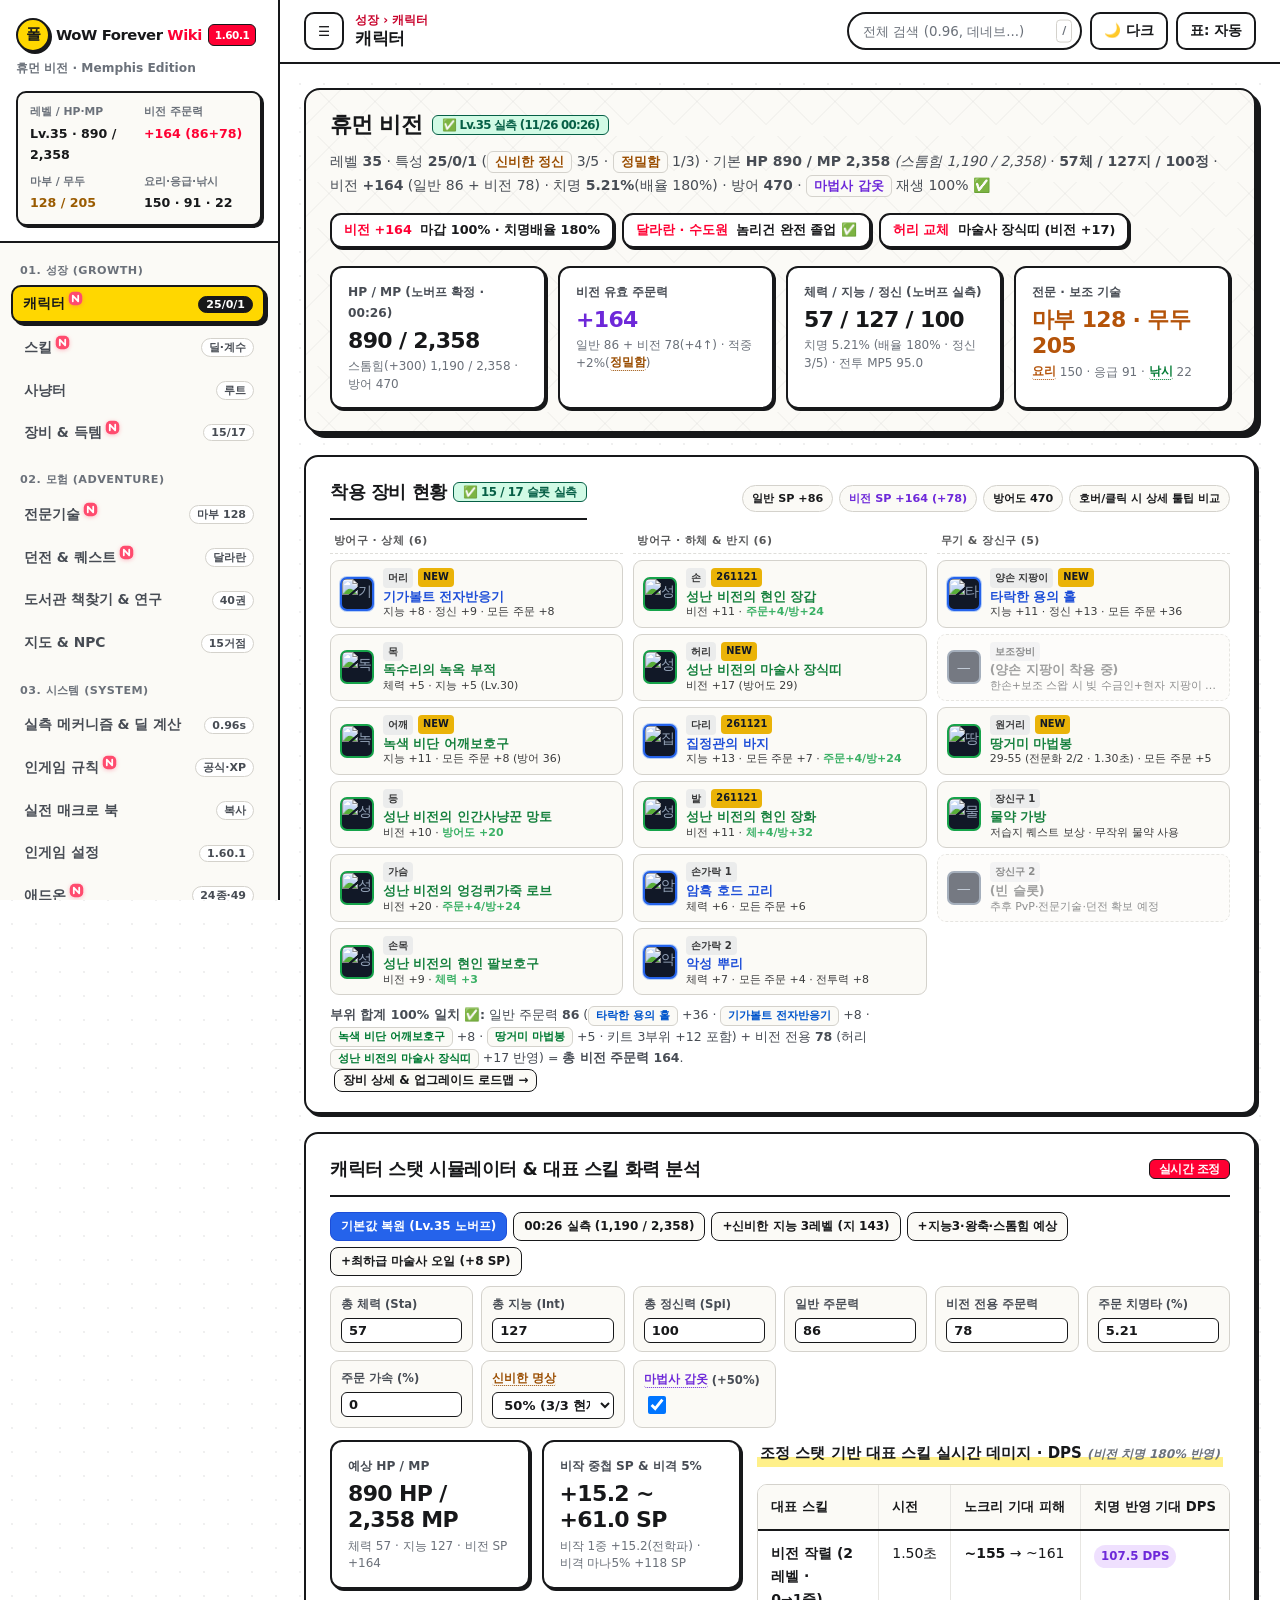
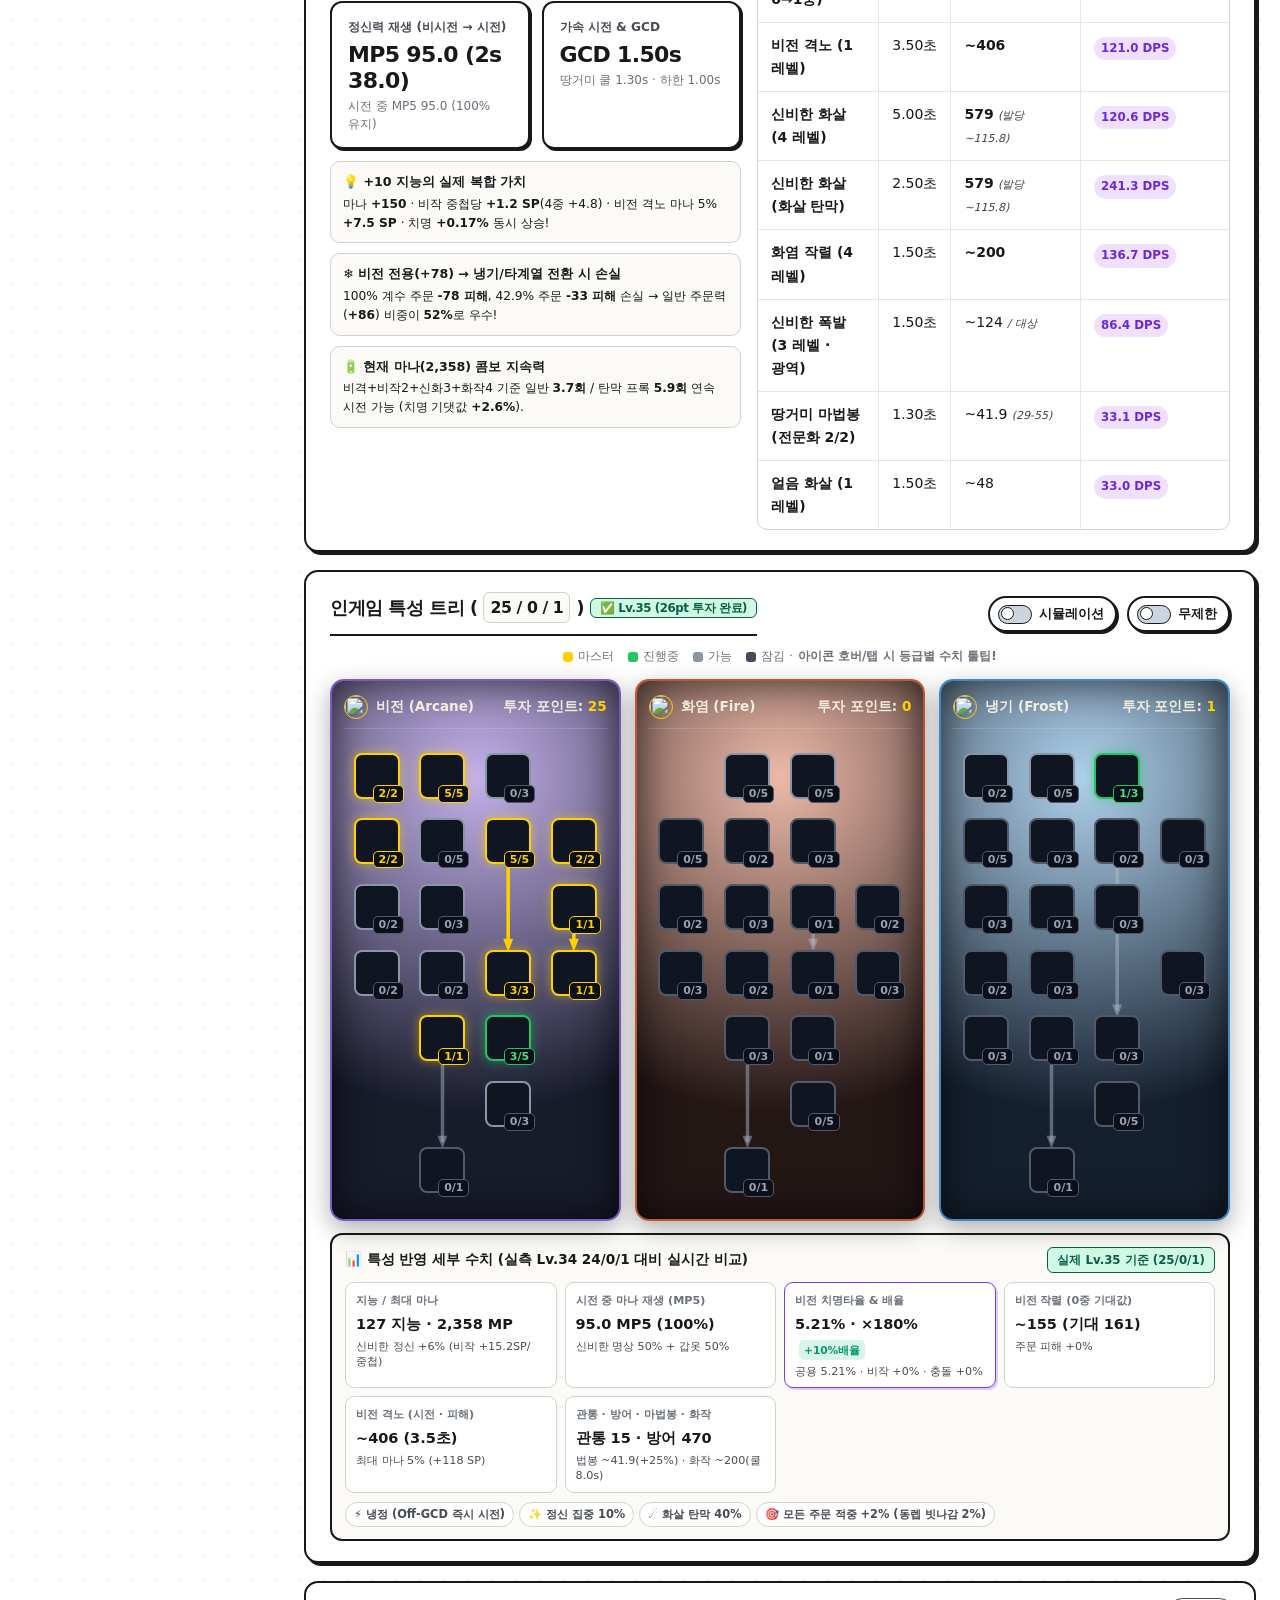
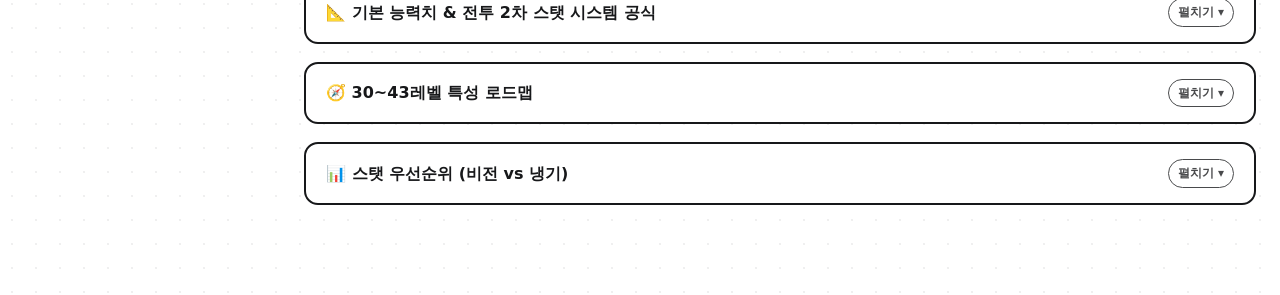
==== dashboard.html @ 90b01574 "feat(prof): 상인의 호의 & 아제로스 상업 관리국 분리 개편 (보유 상자 4종 정산·19종 시세 그래프·계약서 최저가)" ====
<!DOCTYPE html>
<html lang="ko">
<head>
<meta charset="UTF-8">
<meta name="viewport" content="width=device-width, initial-scale=1.0, viewport-fit=cover">
<meta name="apple-mobile-web-app-capable" content="yes">
<meta name="apple-mobile-web-app-status-bar-style" content="default">
<meta name="theme-color" content="#ffffff" media="(prefers-color-scheme: light)">
<meta name="theme-color" content="#141824" media="(prefers-color-scheme: dark)">
<meta name="apple-mobile-web-app-title" content="WoW Forever Wiki">
<meta http-equiv="Cache-Control" content="no-cache, no-store, must-revalidate">
<meta http-equiv="Pragma" content="no-cache">
<meta http-equiv="Expires" content="0">
<title>WoW Forever (1.60.1) — 비전 마법사 커맨드 덱 (Editorial Memphis)</title>
<link rel="stylesheet" href="https://cdn.jsdelivr.net/gh/orioncactus/pretendard/dist/web/variable/pretendardvariable-dynamic-subset.min.css">
  <link rel="stylesheet" href="assets/dashboard.css">
</head>
<body>
<div class="ios-safe-top-mask" aria-hidden="true"></div>
<div class="sidebar-backdrop" id="sidebarBackdrop" onclick="closeDrawer()"></div>
<button type="button" class="mobile-menu-fab" id="mobileMenuFab" onclick="toggleSidebar()" aria-label="메뉴 열기/닫기" title="메뉴 보기">
  <svg class="fab-ico-menu" viewBox="0 0 24 24" fill="none" stroke="currentColor" stroke-width="2.6" stroke-linecap="round"><line x1="4" y1="7" x2="20" y2="7"/><line x1="4" y1="12" x2="20" y2="12"/><line x1="4" y1="17" x2="20" y2="17"/></svg>
  <svg class="fab-ico-close" viewBox="0 0 24 24" fill="none" stroke="currentColor" stroke-width="2.6" stroke-linecap="round"><line x1="6" y1="6" x2="18" y2="18"/><line x1="18" y1="6" x2="6" y2="18"/></svg>
  <span class="fab-dot" aria-hidden="true"></span>
</button>
<div class="app-shell">
  <!-- LEFT SIDEBAR -->
  <aside class="sidebar" id="sidebar">
    <div class="brand">
      <div class="brand-top">
        <div class="brand-title">
          <span class="brand-crest">폴</span>
          <span>WoW Forever <b class="kb-accent">Wiki</b></span>
          <span class="badge arcane">1.60.1</span>
        </div>
        <button class="sidebar-close-btn" onclick="closeDrawer()" aria-label="사이드바 닫기">✕</button>
      </div>
      <div class="brand-sub">휴먼 비전 · Memphis Edition</div>
      <div class="char-mini">
        <div class="stat-cell"><span class="k">레벨 / HP·MP</span><span class="v">Lv.35 · 890 / 2,358</span></div>
        <div class="stat-cell"><span class="k">비전 주문력</span><span class="v arcane">+164 (86+78)</span></div>
        <div class="stat-cell"><span class="k">마부 / 무두</span><span class="v gold">128 / 205</span></div>
        <div class="stat-cell"><span class="k">요리·응급·낚시</span><span class="v">150 · 91 · 22</span></div>
      </div>
    </div>

    <nav class="nav-tree" id="navTree">
      <div class="nav-group">
        <div class="nav-group-label">01. 성장 (Growth)</div>
        <button class="nav-btn active" data-tab="tab-talent" data-group="성장" data-title="캐릭터" onclick="openTab('tab-talent', this)">
          <span>캐릭터</span><span class="pill">25/0/1</span>
        </button>
        <button class="nav-btn" data-tab="tab-skills" data-group="성장" data-title="스킬" onclick="openTab('tab-skills', this)">
          <span>스킬</span><span class="pill">딜·계수</span>
        </button>
        <button class="nav-btn" data-tab="tab-zones" data-group="성장" data-title="사냥터 로드맵" onclick="openTab('tab-zones', this)">
          <span>사냥터</span><span class="pill">루트</span>
        </button>
        <button class="nav-btn" data-tab="tab-gear" data-group="성장" data-title="장비 &amp; 득템" onclick="openTab('tab-gear', this)">
          <span>장비 &amp; 득템</span><span class="pill">15/17</span>
        </button>
      </div>

      <div class="nav-group">
        <div class="nav-group-label">02. 모험 (Adventure)</div>
        <button class="nav-btn" data-tab="tab-prof" data-group="모험" data-title="전문기술" onclick="openTab('tab-prof', this)">
          <span>전문기술</span><span class="pill">마부 128</span>
        </button>
        <button class="nav-btn" data-tab="tab-quests" data-group="모험" data-title="던전 &amp; 퀘스트 (달라란 · 놈리건 · 5인 던전)" onclick="openTab('tab-quests', this)">
          <span>던전 &amp; 퀘스트</span><span class="pill">달라란</span>
        </button>
        <button class="nav-btn" data-tab="tab-books" data-group="모험" data-title="도서관 책 찾기 &amp; 연구/두루마리" onclick="openTab('tab-books', this)">
          <span>도서관 책찾기 &amp; 연구</span><span class="pill">40권</span>
        </button>
        <button class="nav-btn" data-tab="tab-maps" data-group="모험" data-title="지도 &amp; NPC" onclick="openTab('tab-maps', this)">
          <span>지도 &amp; NPC</span><span class="pill">15거점</span>
        </button>
      </div>

      <div class="nav-group">
        <div class="nav-group-label">03. 시스템 (System)</div>
        <button class="nav-btn" data-tab="tab-mech" data-group="시스템" data-title="실측 메커니즘 &amp; 딜 계산" onclick="openTab('tab-mech', this)">
          <span>실측 메커니즘 &amp; 딜 계산</span><span class="pill">0.96s</span>
        </button>
        <button class="nav-btn" data-tab="tab-rules" data-group="시스템" data-title="인게임 규칙" onclick="openTab('tab-rules', this)">
          <span>인게임 규칙</span><span class="pill">공식·XP</span>
        </button>
        <button class="nav-btn" data-tab="tab-macro" data-group="시스템" data-title="실전 매크로 북" onclick="openTab('tab-macro', this)">
          <span>실전 매크로 북</span><span class="pill">복사</span>
        </button>
        <button class="nav-btn" data-tab="tab-settings" data-group="시스템" data-title="인게임 필수 설정법" onclick="openTab('tab-settings', this)">
          <span>인게임 설정</span><span class="pill">1.60.1</span>
        </button>
        <button class="nav-btn" data-tab="tab-addons" data-group="시스템" data-title="애드온 현황 · 충돌 진단 · LFG 복구" onclick="openTab('tab-addons', this)">
          <span>애드온</span><span class="pill">24종·49</span>
        </button>
        <button class="nav-btn" data-tab="tab-patches" data-group="시스템" data-title="패치노트 &amp; 핫픽스 (KST)" onclick="openTab('tab-patches', this)">
          <span>패치노트 &amp; 핫픽스</span><span class="pill">11/20</span>
        </button>
        <button class="nav-btn" data-tab="tab-agy" data-group="시스템" data-title="로컬 파일 &amp; 출처 레지스트리" onclick="openTab('tab-agy', this)">
          <span>워크스페이스 &amp; 출처</span><span class="pill">docs/</span>
        </button>
      </div>

      <div class="nav-group">
        <div class="nav-group-label">04. 확장 예정 (Future)</div>
        <button class="nav-btn soon" data-tab="tab-bis" data-group="확장 예정" data-title="40~60레벨 &amp; 레이드 BiS" onclick="openTab('tab-bis', this)">
          <span>40~60 BiS 플래너</span><span class="pill">예정</span>
        </button>
      </div>
    </nav>
    <div class="sidebar-footer">
      <button type="button" class="sidebar-refresh-btn" onclick="forceReloadDashboard()" title="캐시를 비우고 최신 대시보드를 즉시 불러옵니다">
        <span>↻</span><span>최신 버전 새로고침</span>
      </button>
    </div>
  </aside>

  <!-- MAIN AREA -->
  <div class="content-wrap">
    <div class="sticky-header-shell" id="stickyHeaderShell">
    <header class="topbar">
      <div class="topbar-left">
        <button class="icon-btn" id="menuToggleBtn" onclick="toggleSidebar()" aria-label="사이드바 토글" title="사이드바 열기/접기">☰</button>
        <div class="title-stack">
          <div class="page-crumb" id="pageCrumb">성장 &rsaquo; 캐릭터</div>
          <h1 class="page-title" id="pageTitle">캐릭터</h1>
        </div>
      </div>
      <div class="topbar-right">
        <div class="top-search">
          <input type="search" id="globalSearch" placeholder="전체 검색 (0.96, 데네브...)" oninput="filterCards(this.value)">
          <span class="kbd-hint">/</span>
        </div>
        <button class="icon-btn theme-toggle-btn" id="themeToggleBtn" onclick="toggleMemphisTheme()" title="라이트 / 다크 테마 전환">
          <span id="themeToggleLabel">🌙 다크</span>
        </button>
        <button class="icon-btn" id="tableModeBtn" onclick="toggleTableMode()" title="표 보기 방식 전환 (자동/카드형/표형)">
          <span id="tableModeLabel">표: 자동</span>
        </button>
      </div>
    </header>

    <!-- Half-screen / Narrow Horizontal Quick Tab Strip -->
    <div class="quick-strip" id="quickStrip">
      <button class="q-pill active" data-tab="tab-talent" onclick="openTab('tab-talent')">캐릭터</button>
      <button class="q-pill" data-tab="tab-skills" onclick="openTab('tab-skills')">스킬</button>
      <button class="q-pill" data-tab="tab-gear" onclick="openTab('tab-gear')">장비&amp;득템</button>
      <button class="q-pill" data-tab="tab-patches" onclick="openTab('tab-patches')">패치노트</button>
      <button class="q-pill" data-tab="tab-quests" onclick="openTab('tab-quests')">던전&amp;퀘스트</button>
      <button class="q-pill" data-tab="tab-maps" onclick="openTab('tab-maps')">지도</button>
      <button class="q-pill" data-tab="tab-prof" onclick="openTab('tab-prof')">전문기술</button>
      <button class="q-pill" data-tab="tab-macro" onclick="openTab('tab-macro')">매크로</button>
      <button class="q-pill" data-tab="tab-mech" onclick="openTab('tab-mech')">메커니즘</button>
      <button class="q-pill" data-tab="tab-books" onclick="openTab('tab-books')">도서관</button>
      <button class="q-pill" data-tab="tab-zones" onclick="openTab('tab-zones')">사냥터</button>
    </div>
    </div>

    <main>
      <div id="jsBlockedNotice" class="js-blocked-notice">
        <strong>📱 iPhone / iOS 미리보기 안내:</strong> 지금 이 문구가 보인다면 iOS <code>파일</code> 앱 또는 <code>Google Drive</code> 기본 미리보기(Quick Look)가 보안상 <strong>JavaScript 실행을 차단</strong>한 상태입니다. (그래서 첫 화면만 보이고 버튼·특성트리가 동작하지 않습니다.)<br>
        <strong>해결법:</strong> 무료 앱(<code>Documents by Readdle</code> / <code>HTML Viewer Q</code> 등)으로 파일 열기 또는 PC 브라우저(Chrome/Edge/Safari)에서 열어주세요!
      </div>
      <div class="search-banner" id="searchBanner">
        <div class="search-banner-top">
          <span id="searchSummary">검색 결과</span>
          <button class="copy-btn" onclick="clearSearch()">검색 초기화</button>
        </div>
        <div class="search-matches" id="searchMatches"></div>
      </div>

      <!-- TAB: CHARACTER (OVERVIEW + INTERACTIVE STAT/DPS LAB + 3-TREE TALENTS + FOLDED FORMULAS) -->
      <section id="tab-talent" class="tab active">
        <!-- 1. TOP OVERVIEW BANNER -->
        <div class="hero-deck">
          <div class="hero-top">
            <div class="hero-id">
              <h2>휴먼 비전 <span class="badge verified">✅ Lv.35 실측 (11/26 00:26)</span></h2>
              <p>레벨 <strong>35</strong> · 특성 <strong>25/0/1</strong> (<code>신비한 정신</code> 3/5 · <code>정밀함</code> 1/3) · 기본 <strong>HP 890 / MP 2,358</strong> <em>(스톰힘 1,190 / 2,358)</em> · <strong>57체 / 127지 / 100정</strong> · 비전 <strong>+164</strong> (일반 86 + 비전 78) · 치명 <strong>5.21%</strong>(배율 180%) · 방어 <strong>470</strong> · <code>마법사 갑옷</code> 재생 100% ✅</p>
            </div>
            <div class="hero-actions">
              <button class="action-chip" onclick="openTab('tab-skills')"><strong>비전 +164</strong> 마갑 100% · 치명배율 180%</button>
              <button class="action-chip" onclick="openTab('tab-quests')"><strong>달라란 · 수도원</strong> 놈리건 완전 졸업 ✅</button>
              <button class="action-chip" onclick="openTab('tab-gear')"><strong>허리 교체</strong> 마술사 장식띠 (비전 +17)</button>
            </div>
          </div>
          <div class="kpi-grid" style="margin-bottom:0;">
            <div class="kpi"><div class="label">HP / MP (노버프 확정 · 00:26)</div><div class="val">890 / 2,358</div><div class="sub">스톰힘(+300) 1,190 / 2,358 · 방어 470</div></div>
            <div class="kpi"><div class="label">비전 유효 주문력</div><div class="val" style="color:var(--arcane);">+164</div><div class="sub">일반 86 + 비전 78(+4↑) · 적중 +2%(정밀함)</div></div>
            <div class="kpi"><div class="label">체력 / 지능 / 정신 (노버프 실측)</div><div class="val">57 / 127 / 100</div><div class="sub">치명 5.21% (배율 180% · 정신 3/5) · 전투 MP5 95.0</div></div>
            <div class="kpi"><div class="label">전문 · 보조 기술</div><div class="val" style="color:var(--gold);">마부 128 · 무두 205</div><div class="sub">요리 150 · 응급 91 · 낚시 22</div></div>
          </div>
        </div>

        <!-- 1.5. EQUIPPED GEAR PAPER-DOLL OVERVIEW (15/17 SLOTS · ICONS + RICH TOOLTIPS) -->
        <div class="card">
          <div class="equip-doll-head">
            <h2 style="margin:0;">착용 장비 현황 <span class="badge verified">✅ 15 / 17 슬롯 실측</span></h2>
            <div class="equip-doll-summary">
              <span class="equip-pill">일반 SP +86</span>
              <span class="equip-pill" style="color:var(--arcane);">비전 SP +164 (+78)</span>
              <span class="equip-pill">방어도 470</span>
              <span class="equip-pill">호버/클릭 시 상세 툴팁 비교</span>
            </div>
          </div>
          <div class="equip-grid">
            <div class="equip-col">
              <div class="equip-col-title">방어구 · 상체 (6)</div>
              <div class="equip-slot q-rare" data-wow="기가볼트 전자반응기" tabindex="0">
                <div class="equip-ico-wrap"><img src="https://wow.zamimg.com/images/wow/icons/large/inv_helmet_52.jpg" alt="기가볼트 전자반응기" loading="lazy"></div>
                <div class="equip-meta">
                  <div class="equip-top-row"><span class="equip-slot-lbl">머리</span><span class="equip-new-tag">NEW</span></div>
                  <div class="equip-name">기가볼트 전자반응기</div>
                  <div class="equip-stat">지능 +8 &middot; 정신 +9 &middot; 모든 주문 +8</div>
                </div>
              </div>
              <div class="equip-slot q-uncommon" data-wow="독수리의 녹옥 부적" tabindex="0">
                <div class="equip-ico-wrap"><img src="https://wow.zamimg.com/images/wow/icons/large/inv_jewelry_necklace_01.jpg" alt="독수리의 녹옥 부적" loading="lazy"></div>
                <div class="equip-meta">
                  <div class="equip-top-row"><span class="equip-slot-lbl">목</span></div>
                  <div class="equip-name">독수리의 녹옥 부적</div>
                  <div class="equip-stat">체력 +5 &middot; 지능 +5 (Lv.30)</div>
                </div>
              </div>
              <div class="equip-slot q-uncommon" data-wow="녹색 비단 어깨보호구" tabindex="0">
                <div class="equip-ico-wrap"><img src="https://wow.zamimg.com/images/wow/icons/large/inv_shoulder_09.jpg" alt="녹색 비단 어깨보호구" loading="lazy"></div>
                <div class="equip-meta">
                  <div class="equip-top-row"><span class="equip-slot-lbl">어깨</span><span class="equip-new-tag">NEW</span></div>
                  <div class="equip-name">녹색 비단 어깨보호구</div>
                  <div class="equip-stat">지능 +11 &middot; 모든 주문 +8 (방어 36)</div>
                </div>
              </div>
              <div class="equip-slot q-uncommon" data-wow="성난 비전의 인간사냥꾼 망토" tabindex="0">
                <div class="equip-ico-wrap"><img src="https://wow.zamimg.com/images/wow/icons/large/inv_misc_cape_02.jpg" alt="성난 비전의 인간사냥꾼 망토" loading="lazy"></div>
                <div class="equip-meta">
                  <div class="equip-top-row"><span class="equip-slot-lbl">등</span></div>
                  <div class="equip-name">성난 비전의 인간사냥꾼 망토</div>
                  <div class="equip-stat">비전 +10 &middot; <span class="equip-ench">방어도 +20</span></div>
                </div>
              </div>
              <div class="equip-slot q-uncommon" data-wow="성난 비전의 엉겅퀴가죽 로브" tabindex="0">
                <div class="equip-ico-wrap"><img src="https://wow.zamimg.com/images/wow/icons/large/inv_chest_cloth_07.jpg" alt="성난 비전의 엉겅퀴가죽 로브" loading="lazy"></div>
                <div class="equip-meta">
                  <div class="equip-top-row"><span class="equip-slot-lbl">가슴</span></div>
                  <div class="equip-name">성난 비전의 엉겅퀴가죽 로브</div>
                  <div class="equip-stat">비전 +20 &middot; <span class="equip-ench">주문+4/방+24</span></div>
                </div>
              </div>
              <div class="equip-slot q-uncommon" data-wow="성난 비전의 현인 팔보호구" tabindex="0">
                <div class="equip-ico-wrap"><img src="https://wow.zamimg.com/images/wow/icons/large/inv_bracer_07.jpg" alt="성난 비전의 현인 팔보호구" loading="lazy"></div>
                <div class="equip-meta">
                  <div class="equip-top-row"><span class="equip-slot-lbl">손목</span></div>
                  <div class="equip-name">성난 비전의 현인 팔보호구</div>
                  <div class="equip-stat">비전 +9 &middot; <span class="equip-ench">체력 +3</span></div>
                </div>
              </div>
            </div>
            <div class="equip-col">
              <div class="equip-col-title">방어구 · 하체 &amp; 반지 (6)</div>
              <div class="equip-slot q-uncommon" data-wow="성난 비전의 현인 장갑" tabindex="0">
                <div class="equip-ico-wrap"><img src="https://wow.zamimg.com/images/wow/icons/large/inv_gauntlets_17.jpg" alt="성난 비전의 현인 장갑" loading="lazy"></div>
                <div class="equip-meta">
                  <div class="equip-top-row"><span class="equip-slot-lbl">손</span><span class="equip-new-tag">261121</span></div>
                  <div class="equip-name">성난 비전의 현인 장갑</div>
                  <div class="equip-stat">비전 +11 &middot; <span class="equip-ench">주문+4/방+24</span></div>
                </div>
              </div>
              <div class="equip-slot q-uncommon" data-wow="성난 비전의 마술사 장식띠" tabindex="0">
                <div class="equip-ico-wrap"><img src="https://wow.zamimg.com/images/wow/icons/large/inv_belt_03.jpg" alt="성난 비전의 마술사 장식띠" loading="lazy"></div>
                <div class="equip-meta">
                  <div class="equip-top-row"><span class="equip-slot-lbl">허리</span><span class="equip-new-tag">NEW</span></div>
                  <div class="equip-name">성난 비전의 마술사 장식띠</div>
                  <div class="equip-stat">비전 +17 (방어도 29)</div>
                </div>
              </div>
              <div class="equip-slot q-rare" data-wow="집정관의 바지" tabindex="0">
                <div class="equip-ico-wrap"><img src="https://wow.zamimg.com/images/wow/icons/large/inv_pants_02.jpg" alt="집정관의 바지" loading="lazy"></div>
                <div class="equip-meta">
                  <div class="equip-top-row"><span class="equip-slot-lbl">다리</span><span class="equip-new-tag">261121</span></div>
                  <div class="equip-name">집정관의 바지</div>
                  <div class="equip-stat">지능 +13 &middot; 모든 주문 +7 &middot; <span class="equip-ench">주문+4/방+24</span></div>
                </div>
              </div>
              <div class="equip-slot q-uncommon" data-wow="성난 비전의 현인 장화" tabindex="0">
                <div class="equip-ico-wrap"><img src="https://wow.zamimg.com/images/wow/icons/large/inv_boots_05.jpg" alt="성난 비전의 현인 장화" loading="lazy"></div>
                <div class="equip-meta">
                  <div class="equip-top-row"><span class="equip-slot-lbl">발</span><span class="equip-new-tag">261121</span></div>
                  <div class="equip-name">성난 비전의 현인 장화</div>
                  <div class="equip-stat">비전 +11 &middot; <span class="equip-ench">체+4/방+32</span></div>
                </div>
              </div>
              <div class="equip-slot q-rare" data-wow="암흑 호드 고리" tabindex="0">
                <div class="equip-ico-wrap"><img src="https://wow.zamimg.com/images/wow/icons/large/inv_jewelry_ring_03.jpg" alt="암흑 호드 고리" loading="lazy"></div>
                <div class="equip-meta">
                  <div class="equip-top-row"><span class="equip-slot-lbl">손가락 1</span></div>
                  <div class="equip-name">암흑 호드 고리</div>
                  <div class="equip-stat">체력 +6 &middot; 모든 주문 +6</div>
                </div>
              </div>
              <div class="equip-slot q-rare" data-wow="악성 뿌리" tabindex="0">
                <div class="equip-ico-wrap"><img src="https://wow.zamimg.com/images/wow/icons/large/inv_jewelry_ring_14.jpg" alt="악성 뿌리" loading="lazy"></div>
                <div class="equip-meta">
                  <div class="equip-top-row"><span class="equip-slot-lbl">손가락 2</span></div>
                  <div class="equip-name">악성 뿌리</div>
                  <div class="equip-stat">체력 +7 &middot; 모든 주문 +4 &middot; 전투력 +8</div>
                </div>
              </div>
            </div>
            <div class="equip-col">
              <div class="equip-col-title">무기 &amp; 장신구 (5)</div>
              <div class="equip-slot q-rare" data-wow="타락한 용의 홀" tabindex="0">
                <div class="equip-ico-wrap"><img src="https://wow.zamimg.com/images/wow/icons/large/inv_staff_13.jpg" alt="타락한 용의 홀" loading="lazy"></div>
                <div class="equip-meta">
                  <div class="equip-top-row"><span class="equip-slot-lbl">양손 지팡이</span><span class="equip-new-tag">NEW</span></div>
                  <div class="equip-name">타락한 용의 홀</div>
                  <div class="equip-stat">지능 +11 &middot; 정신 +13 &middot; 모든 주문 +36</div>
                </div>
              </div>
              <div class="equip-slot empty">
                <div class="equip-ico-wrap">&mdash;</div>
                <div class="equip-meta">
                  <div class="equip-top-row"><span class="equip-slot-lbl">보조장비</span></div>
                  <div class="equip-name" style="opacity:0.7;">(양손 지팡이 착용 중)</div>
                  <div class="equip-stat">한손+보조 스왑 시 빚 수금인+현자 지팡이 보관</div>
                </div>
              </div>
              <div class="equip-slot q-uncommon" data-wow="땅거미 마법봉" tabindex="0">
                <div class="equip-ico-wrap"><img src="https://wow.zamimg.com/images/wow/icons/large/inv_wand_07.jpg" alt="땅거미 마법봉" loading="lazy"></div>
                <div class="equip-meta">
                  <div class="equip-top-row"><span class="equip-slot-lbl">원거리</span><span class="equip-new-tag">NEW</span></div>
                  <div class="equip-name">땅거미 마법봉</div>
                  <div class="equip-stat">29-55 (전문화 2/2 &middot; 1.30초) &middot; 모든 주문 +5</div>
                </div>
              </div>
              <div class="equip-slot q-uncommon" data-wow="물약 가방" tabindex="0">
                <div class="equip-ico-wrap"><img src="https://wow.zamimg.com/images/wow/icons/large/inv_misc_bag_09_red.jpg" alt="물약 가방" loading="lazy"></div>
                <div class="equip-meta">
                  <div class="equip-top-row"><span class="equip-slot-lbl">장신구 1</span></div>
                  <div class="equip-name">물약 가방</div>
                  <div class="equip-stat">저습지 퀘스트 보상 &middot; 무작위 물약 사용</div>
                </div>
              </div>
              <div class="equip-slot empty">
                <div class="equip-ico-wrap">&mdash;</div>
                <div class="equip-meta">
                  <div class="equip-top-row"><span class="equip-slot-lbl">장신구 2</span></div>
                  <div class="equip-name" style="opacity:0.7;">(빈 슬롯)</div>
                  <div class="equip-stat">추후 PvP·전문기술·던전 확보 예정</div>
                </div>
              </div>
            </div>
          </div>
          <p style="margin:9px 0 0; font-size:12.5px; color:var(--rd-ink-2);">
            <strong>부위 합계 100% 일치 ✅:</strong> 일반 주문력 <strong>86</strong> (<code>타락한 용의 홀</code> +36 · <code>기가볼트 전자반응기</code> +8 · <code>녹색 비단 어깨보호구</code> +8 · <code>땅거미 마법봉</code> +5 · 키트 3부위 +12 포함) + 비전 전용 <strong>78</strong> (허리 <code>성난 비전의 마술사 장식띠</code> +17 반영) = <strong>총 비전 주문력 164</strong>. <button class="sim-btn" style="padding:2px 8px;font-size:12px;margin-left:4px;" onclick="openTab('tab-gear')">장비 상세 &amp; 업그레이드 로드맵 &rarr;</button>
          </p>
        </div>

        <!-- 2. INTERACTIVE CHARACTER STAT & REPRESENTATIVE SKILL DPS LAB -->
        <div class="card">
          <h2>캐릭터 스탯 시뮬레이터 &amp; 대표 스킬 화력 분석 <span class="badge arcane">실시간 조정</span></h2>
          <div class="sim-toolbar" style="margin-top:0;">
            <div class="sim-toolbar-left">
              <button class="sim-btn primary" onclick="applyCharPreset('base')">기본값 복원 (Lv.35 노버프)</button>
              <button class="sim-btn" onclick="applyCharPreset('snap0026')">00:26 실측 (1,190 / 2,358)</button>
              <button class="sim-btn" onclick="applyCharPreset('intbuff')">+신비한 지능 3레벨 (지 143)</button>
              <button class="sim-btn" onclick="applyCharPreset('fullbuff')">+지능3·왕축·스톰힘 예상</button>
              <button class="sim-btn" onclick="applyCharPreset('oil')">+최하급 마술사 오일 (+8 SP)</button>
            </div>
          </div>

          <div class="stat-input-grid">
            <label class="stat-field"><span>총 체력 (Sta)</span><input type="number" id="stSta" value="57" min="10" max="1000" oninput="updateCharStatLab()"></label>
            <label class="stat-field"><span>총 지능 (Int)</span><input type="number" id="stInt" value="127" min="10" max="1000" oninput="updateCharStatLab()"></label>
            <label class="stat-field"><span>총 정신력 (Spi)</span><input type="number" id="stSpi" value="100" min="10" max="1000" oninput="updateCharStatLab()"></label>
            <label class="stat-field"><span>일반 주문력</span><input type="number" id="stGenSp" value="86" min="0" max="1500" oninput="updateCharStatLab()"></label>
            <label class="stat-field"><span>비전 전용 주문력</span><input type="number" id="stArcSp" value="78" min="0" max="1500" oninput="updateCharStatLab()"></label>
            <label class="stat-field"><span>주문 치명타 (%)</span><input type="number" id="stCrit" value="5.21" step="0.01" min="0" max="100" oninput="updateCharStatLab()"></label>
            <label class="stat-field"><span>주문 가속 (%)</span><input type="number" id="stHaste" value="0" min="0" max="200" oninput="updateCharStatLab()"></label>
            <label class="stat-field"><span>신비한 명상</span>
              <select id="stMed" onchange="updateCharStatLab()">
                <option value="0">0% (미투자)</option>
                <option value="0.17">17% (1/3)</option>
                <option value="0.33">33% (2/3)</option>
                <option value="0.50" selected>50% (3/3 현재)</option>
              </select>
            </label>
            <label class="stat-field" style="justify-content:center;"><span>마법사 갑옷 (+50%)</span><input type="checkbox" id="stMageArmor" checked style="width:18px;height:18px;margin-top:3px;" onchange="updateCharStatLab()"></label>
          </div>

          <div class="char-lab-grid">
            <!-- Left: Live Stat Outputs & Insights -->
            <div>
              <div class="kpi-grid" style="grid-template-columns:repeat(2,minmax(0,1fr)); margin-bottom:10px;">
                <div class="kpi"><div class="label">예상 HP / MP</div><div class="val" id="outStaInt">890 HP / 2,358 MP</div><div class="sub" id="outStaIntSub">체력 57 · 지능 127 · 비전 SP +164</div></div>
                <div class="kpi"><div class="label">비작 중첩 SP &amp; 비격 5%</div><div class="val" id="outIntScale">+15.2 ~ +61.0 SP</div><div class="sub" id="outIntCritSub">비작 1중 +15.2(전학파) · 비격 +118 SP</div></div>
                <div class="kpi"><div class="label">정신력 재생 (비시전 &rarr; 시전)</div><div class="val" id="outSpiRegen">MP5 95.0 (2s 38.0)</div><div class="sub" id="outSpiCombat">전투 MP5 95.0 (100% 유지)</div></div>
                <div class="kpi"><div class="label">가속 시전 &amp; GCD</div><div class="val" id="outHasteGcd">GCD 1.50s</div><div class="sub" id="outHasteCap">땅거미 1.30s · 하한 1.00s</div></div>
              </div>
              <div class="insight-grid" id="charInsightsMount"></div>
            </div>

            <!-- Right: Representative Skill Damage & DPS Table driven by adjusted stats -->
            <div>
              <h3 style="margin-top:0;">조정 스탯 기반 대표 스킬 실시간 데미지 · DPS <em style="font-size:12px;font-weight:600;color:var(--rd-ink-3);">(비전 치명 180% 반영)</em></h3>
              <div class="table-wrap">
                <table>
                  <thead>
                    <tr><th>대표 스킬</th><th>시전</th><th>노크리 기대 피해</th><th>치명 반영 기대 DPS</th></tr>
                  </thead>
                  <tbody id="charSkillDpsBody"></tbody>
                </table>
              </div>
            </div>
          </div>
        </div>

        <!-- 3. FULL 3-TREE IN-GAME TALENT SIMULATOR (3 COLS ON WIDE, TABBED ON HALF-SCREEN) -->
        <div class="card">
          <div class="talent-card-head">
            <h2>인게임 특성 트리 (<code id="igBuildSummary">24 / 0 / 1</code>) <span class="badge verified" id="igModeBadge">✅ Lv.34 (25pt 투자 완료)</span></h2>
            <div class="talent-toggle-bar">
              <label class="memphis-switch" title="특성 포인트를 직접 투자하고 빼며 세부 수치 변화를 실시간 시뮬레이션합니다">
                <input type="checkbox" id="talentSimToggle" onchange="toggleTalentSim(this.checked)">
                <span class="sw-track"><span class="sw-thumb"></span></span>
                <span class="sw-label">시뮬레이션</span>
              </label>
              <label class="memphis-switch unlimited" title="트리 순서·선행 특성·포인트 제한 없이 자유롭게 찍어 수치 상승폭을 바로 확인합니다">
                <input type="checkbox" id="talentUnlimToggle" onchange="toggleTalentUnlimited(this.checked)">
                <span class="sw-track"><span class="sw-thumb"></span></span>
                <span class="sw-label">무제한</span>
              </label>
            </div>
          </div>

          <div class="talent-sim-bar" id="talentSimBar">
            <div class="talent-sim-meta">
              <span id="talentSimPtsText">투자: <strong>25</strong> / 51pt <small>(Lv.34 실측 · 24/0/1)</small></span>
              <span style="opacity:0.75; font-size:12px;" id="talentSimHint">클릭 +1 · 우클릭 -1 (모바일: 아래 +/- 선택)</span>
            </div>
            <div class="talent-sim-actions">
              <div class="sim-dir-group" role="group" aria-label="터치 클릭 동작">
                <button type="button" class="sim-dir-btn active" id="simDirAdd" onclick="setTalentClickDir(1)">+ 찍기</button>
                <button type="button" class="sim-dir-btn" id="simDirSub" onclick="setTalentClickDir(-1)">- 빼기</button>
              </div>
              <button type="button" class="sim-btn primary" onclick="resetTalentSimToActual()">내 Lv.34 복원 (25pt)</button>
              <button type="button" class="sim-btn" onclick="clearTalentSimAll()">초기화 (0pt)</button>
            </div>
          </div>

          <div class="talent-spec-tabs mobile-only-tabs" role="tablist" aria-label="마법사 특성 트리 전환">
            <button class="spec-tab-btn active" data-spec="arcane" onclick="switchTalentTree('arcane', this)">
              <img src="https://wow.zamimg.com/images/wow/icons/large/spell_arcane_blast.jpg" alt="">
              <span>비전</span><span class="spec-pts" id="specTabPts-arcane">24</span>
            </button>
            <button class="spec-tab-btn" data-spec="fire" onclick="switchTalentTree('fire', this)">
              <img src="https://wow.zamimg.com/images/wow/icons/large/spell_fire_fireball.jpg" alt="">
              <span>화염</span><span class="spec-pts" id="specTabPts-fire">0</span>
            </button>
            <button class="spec-tab-btn" data-spec="frost" onclick="switchTalentTree('frost', this)">
              <img src="https://wow.zamimg.com/images/wow/icons/large/spell_frost_frostnova.jpg" alt="">
              <span>냉기</span><span class="spec-pts" id="specTabPts-frost">1</span>
            </button>
          </div>

          <div class="ig-tree-legend">
            <span><i class="ig-dot" style="background:#ffd100;"></i>마스터</span>
            <span><i class="ig-dot" style="background:#22c55e;"></i>진행중</span>
            <span><i class="ig-dot" style="background:#8b95a8;"></i>가능</span>
            <span><i class="ig-dot" style="background:#444b5a;"></i>잠김 · <strong id="igLegendTip">아이콘 호버/탭 시 등급별 수치 툴팁!</strong></span>
          </div>

          <div id="igTalentMount" class="ig-trees-3col"></div>

          <div class="talent-impact-box" id="talentImpactBox">
            <div class="talent-impact-head">
              <strong>📊 특성 반영 세부 수치 (실측 Lv.34 24/0/1 대비 실시간 비교)</strong>
              <span class="badge verified" id="talentImpactBadge">실제 Lv.34 기준 (24/0/1)</span>
            </div>
            <div class="talent-impact-grid" id="talentImpactGrid"></div>
            <div class="ti-active-tags" id="talentActiveTags"></div>
          </div>
        </div>

        <!-- 4. FOLDED REFERENCE CARDS (SYSTEM STAT FORMULAS + TALENT ROADMAP + STAT PRIORITY) -->
        <div class="wide-fold-row">
          <details class="fold-card">
            <summary>📐 기본 능력치 &amp; 전투 2차 스탯 시스템 공식</summary>
            <div class="fold-body">
              <div class="kpi-grid">
                <div class="kpi"><div class="label">체력 1당</div><div class="val">+10 HP</div><div class="sub">추가 체력 +22 &rarr; +220 HP</div></div>
                <div class="kpi"><div class="label">지능 1당</div><div class="val">+15 마나</div><div class="sub">Lv.60 ~60당 치명 +1% · 비전작렬 12%</div></div>
                <div class="kpi"><div class="label">정신력 회복 (5SR 후)</div><div class="val">13 + 정신/4</div><div class="sub">2초당(1틱) · 인간 +10%</div></div>
                <div class="kpi"><div class="label">적중 캡 / 치명 배율</div><div class="val">4%·17% / 150%</div><div class="sub">동레벨 4% · 보스 17% · 통합 스탯</div></div>
              </div>
              <div class="table-wrap">
                <table>
                  <thead><tr><th>능력치 / 항목</th><th>공식 및 수치</th><th>마법사 실전 해석</th></tr></thead>
                  <tbody>
                    <tr><td><strong>체력 (Stamina)</strong></td><td>1당 <strong>최대 생명력 <code>+10</code></strong></td><td>키트 4부위(+12) + 손목 마부(+3) + <code>악성 뿌리</code>(+7) &rarr; 총 추가 체력 +22(+220 HP)</td></tr>
                    <tr><td><strong>지능 (Intellect)</strong></td><td>1당 <strong>최대 마나 <code>+15</code></strong> / Lv.60 기준 ~60당 치명 +1%</td><td><code>비전 작렬</code> 중첩당 총 지능 <code>12%</code> 주문력 추가 (4중첩 48%)</td></tr>
                    <tr><td><strong>정신력 (Spirit)</strong></td><td>2초당 <strong><code>13 + (정신/4)</code></strong> <em>(MP5: &times; 2.5)</em></td><td>인간 종족 <code>+10%</code>. <code>신비한 명상(50%)</code> + <code>마법사 갑옷(50%)</code> = 시전 중 100% 유지</td></tr>
                    <tr><td><strong>적중 / 치명 통합</strong></td><td>물리·주문 통합 스탯 / 동레벨 <strong>4%</strong> · 보스 <strong>17%</strong> / 주문 치명 <strong>150%</strong></td><td>공용 적중/치명 장비도 주문에 100% 반영 (<a href="https://conquestcapped.com/guides/wow-forever/" target="_blank">ConquestCapped</a>)</td></tr>
                    <tr><td><strong>가속 &amp; GCD 하한</strong></td><td><code>기본시간 &divide; (1 + 가속%)</code> / 최소 GCD <strong><code>1.00초</code></strong></td><td>가속 50%에서 1.00초 하한 도달. 15% 버프 시 GCD 1.30s, 법봉 0.96s</td></tr>
                    <tr><td><strong>저항력 &amp; 주문 관통</strong></td><td><code>경감% = (유효저항 &divide; (5 &times; 공격자Lv)) &times; 75%</code></td><td>부드러운 비례 경감. <code>신비한 미묘함(2/2)</code>으로 <strong>관통력 15 상시 적용</strong></td></tr>
                    <tr><td><strong>방어도 (참고)</strong></td><td><code>방어도 &divide; (방어도 + 400 + 85 &times; 공격자Lv)</code></td><td>방어구 키트 4부위(<code>+96 방어도</code>) + <code>얼음 갑옷</code>으로 천 클래스 생존력 보강</td></tr>
                  </tbody>
                </table>
              </div>
            </div>
          </details>

          <details class="fold-card">
            <summary>🧭 30~43레벨 특성 로드맵</summary>
            <div class="fold-body">
              <ol style="margin-top:0;">
                <li><strong>Lv.30 (21pt — 완료 ✅):</strong> <code>신비한 명상</code> <strong>3/3 마스터 완료</strong> &rarr; 시전 중 정신력 마나 재생 <strong>50%</strong> 유지.</li>
                <li><strong>Lv.31 (22pt — 완료 ✅):</strong> 5티어 2열 <strong><code>냉정</code> (1/1)</strong> 습득 완료! 3.5초 시전 <code>비전 격노</code>를 Off-GCD 즉시 시전으로 압축!</li>
                <li><strong>Lv.32~34 (25pt — 완료 ✅ 24/0/1):</strong> <strong><code>신비한 정신</code> 2/5</strong>(지능 +4% · 비전 치명 배율 170%) + 냉기 1티어 <strong><code>정밀함</code> 1/3</strong>(모든 학파 주문 적중 +2%) 완료!</li>
                <li><strong>Lv.35~36 (26~27pt 추천 ⭐):</strong> <code>정밀함</code> <strong>2/3</strong>(동레벨 4% 만적중) 또는 <code>신비한 정신</code> 3/5 투자 후 <code>신비한 불안정성</code> 3/3 (피해·치명 +3%) &rarr; <strong>Lv.41 <code>신비의 마법 강화</code></strong> 완성.</li>
              </ol>
            </div>
          </details>

          <details class="fold-card">
            <summary>📊 스탯 우선순위 (비전 vs 냉기)</summary>
            <div class="fold-body">
              <div class="table-wrap">
                <table>
                  <thead>
                    <tr><th>순위</th><th>비전 (만렙·레이싱 PvE)</th><th>냉기 (레벨업·솔플·광역)</th><th>실전 &amp; 전환 대비 포인트</th></tr>
                  </thead>
                  <tbody>
                    <tr><td><strong>1순위</strong></td><td><strong>주문 적중</strong> <em>(레이드 17% 캡)</em></td><td><strong>주문 공격력 / 냉기 공격력</strong></td><td>중레벨 구간에서는 장비 적중 확보가 어려워 <strong>주문 공격력·지능</strong> 체감이 가장 큼</td></tr>
                    <tr><td><strong>2순위</strong></td><td><strong>주문 공격력</strong> <em>(모든 주문 &ge; 비전)</em></td><td><strong>주문 적중</strong> / 가속·극대화</td><td><strong><code>모든 주문 공격력</code></strong>은 냉기 전환 시 100% 유지 (<code>악성 뿌리</code> +4 / <code>벌목기 칼날</code> +22)</td></tr>
                    <tr><td><strong>3순위</strong></td><td><strong>극대화 / 가속</strong></td><td><strong>극대화 (<code>산산조각</code>) / 가속</strong></td><td>비전 <code>화살 탄막</code> 및 냉기 <code>산산조각</code> 폭딜과 시전 속도 단축에 직결</td></tr>
                    <tr><td><strong>4순위</strong></td><td><strong>지능 (Intellect)</strong></td><td><strong>지능 (Intellect)</strong></td><td>마나통(+15) + 치명타 + <strong>비전 작렬 지능 12% &amp; 비전 격노 마나 5%</strong> 이중 시너지</td></tr>
                    <tr><td><strong>5순위</strong></td><td><strong>정신력</strong> <em>(명상+갑옷 이후 상승)</em></td><td><strong>체력</strong> &rarr; 정신력</td><td><code>신비한 명상</code>(3/3) + <code>마법사 갑옷</code> 습득 완료 ✅ (시전 중 재생 100%)</td></tr>
                  </tbody>
                </table>
              </div>
            </div>
          </details>
        </div>
      </section>

      <!-- TAB: SKILLS (RESOURCES, SPELL COEFFICIENTS & INTERACTIVE COMBO SIMULATOR) -->
      <section id="tab-skills" class="tab">
        <div class="card">
          <h2>스킬 자원 · 주문력 계수 &amp; 딜 사이클 시뮬레이터</h2>
          <div class="rot-buff-bar">
            <label class="rot-toggle-chip"><input type="checkbox" id="rotHasteCb" onchange="updateAllSim()"> 스톰윈드의 힘 (+15% 가속)</label>
            <label class="rot-toggle-chip"><input type="checkbox" id="rotOilCb" onchange="updateAllSim()"> 최하급 마술사 오일 (+8 SP)</label>
            <span class="rot-sp-pill" id="rotEffectivePill">비전 SP +160 · 일반 +86 (비작 전학파 +14.8/중)</span>
          </div>

          <h3>1) 스킬 자원 &amp; DPS <em style="font-weight:600; font-size:12px; opacity:0.8;">(각 스킬별 <code>비작 중첩</code> 버튼 클릭으로 개별 중첩 ON/OFF 전환 · 주문력 계수로 스왑 손실 확인)</em></h3>
          <div class="table-wrap" style="margin-bottom:16px;">
            <table>
              <thead>
                <tr><th>주문 (등급)</th><th>마나</th><th>시전 시간</th><th>주문력 계수 (계열)</th><th>기대 피해</th><th>DPS</th></tr>
              </thead>
              <tbody id="rotSpellTableBody"></tbody>
            </table>
          </div>

          <h3>2) 딜 사이클 시뮬레이터 <em style="font-weight:600; font-size:12px; opacity:0.8;">(스킬 넣기·빼기·순서이동 · 콤보 내 <code>비작</code> 포함 시 중첩 자동 계산 · 사이클 유형 클릭 시 툴팁 고정)</em></h3>
          <div class="sim-toolbar">
            <div class="sim-toolbar-left">
              <button class="sim-btn editor-on" id="comboEditorToggleBtn" onclick="toggleComboEditorMode()" title="스킬 추가/빼기/순서이동 편집기 켜기/끄기">✏️ 스킬 편집: ON</button>
              <button class="sim-btn primary" onclick="addCustomCombo()">+ 새 콤보 추가</button>
              <button class="sim-btn" onclick="resetComboPresets()">기본 4종 프리셋 복원</button>
            </div>
            <div class="sim-toolbar-right">
              <span class="badge arcane" style="font-size:11.2px;">💡 탄막 프록: 누적 피해 동일 · 시간↓ · DPS↑</span>
            </div>
          </div>

          <div class="table-wrap" style="margin-bottom:14px;">
            <table class="sim-table">
              <thead>
                <tr>
                  <th class="col-type">사이클 유형</th>
                  <th>스킬 연계 순서 (클릭으로 추가/제거 · ◀▶/드래그 순서 이동 · 탄막/정집 조절)</th>
                  <th class="col-num">소모 마나</th>
                  <th class="col-num">누적 기대 피해</th>
                  <th class="col-num">총소요시간 (DPS)</th>
                </tr>
              </thead>
              <tbody id="comboSimBody"></tbody>
            </table>
          </div>

          <div class="callout" style="margin-bottom:0;">
            <strong>주문력 전환 &amp; 전 학파 실측 요약 (<code>2026-11-20 Lv.29</code>):</strong> ① <strong><code>비전 작렬</code> 중첩 버프(18초, 지능 12% = <code>+12 SP</code>/중)</strong>는 <strong><code>화염 작렬</code>·<code>얼음 화살</code> 등 모든 학파 마법에도 적용</strong>됩니다 (`✅ 인게임 실측`). ② <strong><code>비전 격노</code> 최대 마나 5%(<code>+80 SP</code>)</strong>는 버프가 아니라 <strong><code>비전 격노</code> 자체에만 적용</strong>됩니다. ③ <strong><code>신비한 일반 방어구 키트</code>(주문 +2 / 방어도 +16)</strong> 포함 <strong>일반 <code>+46</code> · 총 비전 <code>+126</code></strong> 기준입니다.
          </div>
        </div>

        <details class="fold-card">
          <summary>📘 향후 습득 스킬 로드맵 (Lv.30 ~ Lv.40 매크로 갱신표)</summary>
          <div class="fold-body">
            <div class="table-wrap">
              <table>
                <thead>
                  <tr><th>레벨</th><th>핵심 스킬 (등급)</th><th>매크로 및 운용 체크포인트</th></tr>
                </thead>
                <tbody>
                  <tr><td><strong>Lv.24~26</strong> <em>(완료 ✅)</em></td><td><code>신비한 화살(3 레벨)</code>, <code>마법 차단</code>, <code>감속 낙하</code>, <code>얼음 회오리(2 레벨)</code>, <code>스톰윈드/아이언포지 순간이동</code></td><td>제어용 얼회 매크로는 마나 절약을 위해 <strong>1 레벨 고정</strong> / <code>가벼운 깃털</code> 보관</td></tr>
                  <tr><td><strong>Lv.28</strong> <em>(완료 ✅)</em></td><td><strong><code>마나 마노 창조</code></strong>, <code>눈보라(2 레벨)</code>, <code>신비한 폭발(3 레벨)</code>, <code>냉기 갑옷(3 레벨)</code></td><td>마나 물약과 별도 쿨타임인 <strong>Off-GCD 마나석</strong>! 원버튼 매크로 등록</td></tr>
                  <tr><td><strong>Lv.30</strong> <em>(완료 ✅)</em></td><td><strong><code>냉정</code>(특성)</strong>, <code>화염 작렬(4 레벨)</code>, <code>30레벨 마법사 직업 퀘스트</code></td><td><code>냉정</code> + <code>비전 격노</code>(3.5초 즉시 시전!) 콤보 개방 &amp; 타베사(<code>46.0, 57.0</code>) 파템 마법봉 연퀘</td></tr>
                  <tr><td><strong>Lv.32~34</strong> <em>(현재 ✅)</em></td><td><strong><code>신비한 화살(4 레벨)</code></strong>(Lv.32), <strong><code>마법사 갑옷(1 레벨)</code></strong>(Lv.34 습득 ✅)</td><td><strong>시전 중 마나 회복 50%(<code>신비한 명상</code>과 합산 100% 완성 ✅) + 모든 저항력</strong> 확보! 2번 매크로 4레벨 갱신</td></tr>
                  <tr><td><strong>Lv.40</strong></td><td><strong><code>신비의 마법 강화</code></strong>(비전 최종 특성), <code>신비한 화살(5 레벨)</code></td><td>Off-GCD 폭딜 쿨기 + 장신구 + <code>비전 작렬</code> 원버튼 버스트 매크로 가동</td></tr>
                </tbody>
              </table>
            </div>
          </div>
        </details>
      </section>

      <!-- TAB: ZONES & DUNGEONS -->
      <section id="tab-zones" class="tab">
        <div class="card">
          <h2>사냥터 추천 루트 (위치·좌표 &amp; 지도 직통 연결)</h2>
          <div class="callout" style="margin-top:0;">
            <strong>던전 가이드 이동 안내:</strong> 5인 인던 로드맵 및 다음 목표(<strong>달라란 도시 · 붉은십자군 수도원</strong> · 놈리건 완전 졸업 ✅)는 좌측 <strong>던전 &amp; 퀘스트</strong> 탭으로 통합되었습니다.
            <button class="map-jump-btn" onclick="openTab('tab-quests')" style="margin-left:6px;">🏰 던전 &amp; 퀘스트 바로가기</button>
          </div>
          <div class="table-wrap">
            <table>
              <thead>
                <tr><th>레벨 구간</th><th>1순위 추천 사냥터 (위치 · 좌표 · 지도 링크)</th><th>병행 지역 (좌표 · 지도)</th><th>무두질(164/225) · 옷감 &amp; 파밍 포인트</th></tr>
              </thead>
              <tbody>
                <tr>
                  <td><strong>Lv.26~29</strong><br><span class="badge verified">통과</span></td>
                  <td>
                    <strong>저습지 (Wetlands)</strong> — 동부왕국 중부<br>
                    랩터·거대한 악어 (<code>16.3, 61.3</code> · <code>57.0, 36.0</code>) · <code>녹색지기 레시엘</code> (<code>56.2, 40.6</code>)<br>
                    <button class="map-jump-btn" onclick="jumpToMicroZone('menethil','hz_wet_raptors')">🗺️ 저습지 사냥터 영역</button>
                    <button class="map-jump-btn" onclick="jumpToMicroZone('menethil','hz_wet_dunmodr')">🗺️ 던 모드르</button>
                    <br style="margin-bottom:4px;">
                    <strong>그늘숲 (Duskwood)</strong> — 동부왕국 남부<br>
                    까마귀 언덕 묘지 (<code>15~32, 30~55</code>) · 어스름 숲 늑대인간 (<code>55~78, 55~82</code>)<br>
                    <button class="map-jump-btn" onclick="jumpToMicroZone('darkshire','hz_dusk_raven')">🗺️ 까마귀 언덕</button>
                    <button class="map-jump-btn" onclick="jumpToMicroZone('darkshire','hz_dusk_worgen')">🗺️ 어스름 숲</button>
                  </td>
                  <td>
                    붉은마루 돌망루 (<code>55~82, 25~55</code>)<br>
                    <button class="map-jump-btn" onclick="jumpToMicroZone('lakeshire','hz_red_keep')">🗺️ 붉은마루 영역</button><br>
                    잿빛골짜기 아스트라나르 (<code>34.4, 48.0</code>)<br>
                    <button class="map-jump-btn macro" onclick="jumpToMacroNode('astranaar')">🌍 대륙 맵</button>
                  </td>
                  <td>저습지 일반 악어는 Lv.30 기준 초록/회색(0 XP)이라 <strong>신규 인던 <code>발굴 현장: 저습지</code>(Lv.26~33)</strong> 내부 야수·퀘스트 병행 권장</td>
                </tr>
                <tr>
                  <td><strong>Lv.29~33</strong><br><span class="badge verified">현재 구간 (Lv.30 ✅)</span></td>
                  <td>
                    <strong>힐스브래드 구릉지 (사우스쇼어)</strong> — 동부왕국 북부<br>
                    무쇠턱거북 강변 (<code>19.0, 49.0</code> · <code>32.0, 31.0</code>) · 북부 사자 (<code>28~40, 45~50</code>)<br>
                    <button class="map-jump-btn" onclick="jumpToMicroZone('southshore','hz_hb_turtles')">🗺️ 강가 거북이 영역</button>
                    <button class="map-jump-btn" onclick="jumpToMicroZone('southshore','hz_hb_yeti')">🗺️ 설인·사자 영역</button>
                  </td>
                  <td>
                    <strong>버섯구름 봉우리 (소금 평원)</strong> — 칼림도어 남동부<br>
                    바실리스크·신기루 경주장 (<code>78.0, 74.0 ~ 78.2, 87.8</code>)<br>
                    <button class="map-jump-btn macro" onclick="jumpToMacroNode('mirage')">🌍 소금 평원 대륙 맵</button>
                  </td>
                  <td>무두질 <code>164</code>(최대 Lv.32 야수) 기준 <strong><code>질긴 가죽</code>(Heavy Leather)</strong> 골드·숙련 200 돌파 핵심 구간 + 거북이 요리 재료</td>
                </tr>
                <tr>
                  <td><strong>Lv.33~37</strong></td>
                  <td>
                    <strong>가시덤불 골짜기 북부</strong> — 동부왕국 최남단<br>
                    네싱워리 원정대 (<code>35.7, 10.8</code>) · 호랑이/표범/랩터 (<code>28~48, 10~28</code>)<br>
                    <button class="map-jump-btn" onclick="jumpToMicroZone('bootybay','hz_stv_nesing')">🗺️ 가시덤불 북부 영역</button>
                    <button class="map-jump-btn macro" onclick="jumpToMacroNode('nesingwary')">🌍 대륙 맵</button><br>
                    <strong>아라시 고원</strong> — 동부왕국 중북부<br>
                    벌판 랩터 (<code>46~72, 35~58</code>) · <code>스트롬가드 요새</code> (<code>27.0, 58.8</code>)<br>
                    <button class="map-jump-btn" onclick="jumpToMicroZone('refuge','hz_arathi_raptors')">🗺️ 아라시 사냥터</button>
                    <button class="map-jump-btn" onclick="jumpToMicroZone('refuge','hz_arathi_strom')">🗺️ 스트롬가드</button>
                  </td>
                  <td>
                    <strong>잊혀진 땅 (나이젤 야영지)</strong> — 칼림도어 서부<br>
                    서부·중앙 사냥터 (<code>35~68, 42~75</code>)<br>
                    <button class="map-jump-btn" onclick="jumpToMicroZone('nijel','hz_deso_center')">🗺️ 잊혀진 땅 영역</button>
                  </td>
                  <td>네싱워리 원정대 연퀘로 <strong>무두질 225+</strong> / 아라시 <code>스트롬가드 요새(27.0, 58.8)</code> 데네브 워커 <code>응급치료</code> 225 서적 <em>(대가 300은 테라모어)</em></td>
                </tr>
                <tr>
                  <td><strong>Lv.37~40</strong></td>
                  <td>
                    <strong>황야의 땅</strong> — 동부왕국 중남부 (울다만 외곽 <code>42.6, 12.2</code>)<br>
                    <button class="map-jump-btn macro" onclick="jumpToMacroNode('ulda')">🌍 황야의 땅 대륙 맵</button><br>
                    <strong>가시덤불 중부</strong> — 쿠르젠/야수 지대 (<code>26~50, 32~52</code>)<br>
                    <button class="map-jump-btn" onclick="jumpToMicroZone('bootybay','hz_stv_mid')">🗺️ 가시덤불 중부 영역</button>
                  </td>
                  <td>
                    <strong>먼지진흙 습지대</strong> — 칼림도어 동부<br>
                    <code>타베사</code> (<code>46.0, 57.0</code>) · 테라모어 (<code>67.8, 49.0</code>) · 늪지 악어 (Lv.35~42)<br>
                    <button class="map-jump-btn macro" onclick="jumpToMacroNode('npc_tabetha')">🌍 타베사 대륙 맵</button>
                  </td>
                  <td>40레벨 탈것 골드 마련 구간 (<code>두꺼운 가죽</code> · Lv.35+ 먼지진흙 악어 무두질) + 마법사 타베사 직업 연퀘 병행</td>
                </tr>
              </tbody>
            </table>
          </div>
        </div>
      </section>

      <!-- TAB: GEAR & UPGRADES -->
      <!-- TAB: GEAR & BIS LOOT -->
      <section id="tab-gear" class="tab">
        <!-- 1. INTEGRATED UPGRADE SUMMARY BANNER -->
        <div class="callout verified" style="margin-top:0;">
          <strong>✨ 최근 장비 업그레이드 요약 (15 / 17 슬롯 장착 · Lv.35)</strong><br>
          <span style="font-size:13.2px;"><strong>기본 HP 890 / MP 2,358</strong> <em>(스톰힘 1,190 / 2,358)</em> <strong>· 일반 주문력 86 + 비전 전용 78 (+4↑) = 총 비전 +164 (+4↑)</strong> (체 57 · 지 127 · 정 100 · 방어 470)</span>
          <div class="gear-summary-list">
            <span class="gear-summary-chip">허리 <code>성난 비전의 마술사 장식띠</code> <strong>비전 +17 · 방어 29</strong> (11/26 교체 · 비전+4/방+4↑ ✅)</span>
            <span class="gear-summary-chip">머리 <code>기가볼트 전자반응기</code> <strong>지+8 · 정+9 · 모든 주문 +8</strong> (놈리건 막넴 BiS 졸업 ✅)</span>
            <span class="gear-summary-chip">어깨 <code>녹색 비단 어깨보호구</code> <strong>지+11 · 모든 주문 +8</strong></span>
            <span class="gear-summary-chip">원거리 <code>땅거미 마법봉</code> <strong>1.30초 · 29-55 · 모든 주문 +5</strong></span>
          </div>
        </div>

        <!-- 2. EQUIPPED GEAR FULL TABLE (CLEAN ENCHANT/KIT STATUS, NO DATES OR NEXT GOALS) -->
        <div class="card">
          <h2>현재 착용 장비 <span class="badge verified">15 / 17 슬롯</span></h2>
          <div class="table-wrap">
            <table>
              <thead>
                <tr><th>부위</th><th>아이템 명칭</th><th>기본 스탯</th><th>주문력 / 특수효과</th><th>마부 / 키트 상태</th></tr>
              </thead>
              <tbody>
                <tr><td><strong>머리</strong></td><td><strong><code>기가볼트 전자반응기</code></strong> (희귀 · i36 · Lv.31)</td><td><strong>지능 +8 &middot; 정신 +9</strong></td><td><strong>모든 주문 +8</strong> &middot; 사용: 전방 번개 피해</td><td><span class="badge">부여 불가 (현 구간 마부·키트 없음)</span></td></tr>
                <tr><td><strong>목</strong></td><td><strong><code>독수리의 녹옥 부적</code></strong> (고급 · Lv.30)</td><td><strong>체력 +5 &middot; 지능 +5</strong></td><td>&mdash;</td><td><span class="badge warn">부여 필요</span> 추천: <code>목걸이 - 주문력</code> (+6)</td></tr>
                <tr><td><strong>어깨</strong></td><td><strong><code>녹색 비단 어깨보호구</code></strong> (고급 · i36 · 방어 36)</td><td><strong>지능 +11</strong></td><td><strong>모든 주문 +8</strong></td><td><span class="badge">부여 불가 (만렙 평판 마부 전 없음)</span></td></tr>
                <tr><td><strong>등 (망토)</strong></td><td><strong><code>성난 비전의 인간사냥꾼 망토</code></strong> (고급 · ID:15354)</td><td>&mdash;</td><td><strong>비전 +10</strong></td><td><span class="badge verified">마부 적용: 방어도 +20 ✅</span> (<code>망토 - 하급 보호</code>)</td></tr>
                <tr><td><strong>가슴</strong></td><td><strong><code>성난 비전의 엉겅퀴가죽 로브</code></strong> (고급 · ID:14204)</td><td>&mdash;</td><td><strong>비전 +20</strong></td><td><span class="badge verified">키트 적용: 주문력 +4 · 방어도 +24 ✅</span></td></tr>
                <tr><td><strong>손목</strong></td><td><code>성난 비전의 현인 팔보호구</code> (i28 · Lv.23)</td><td>&mdash;</td><td>비전 +9</td><td><span class="badge verified">마부 적용: 체력 +3 ✅</span> (업글 추천: <code>손목 - 하급 체력</code> +4 / <code>손목 - 체력</code> +6)</td></tr>
                <tr><td><strong>손</strong></td><td><strong><code>성난 비전의 현인 장갑</code></strong> (i29 · Lv.24 · 방어 26)</td><td>&mdash;</td><td><strong>비전 +11</strong></td><td><span class="badge verified">키트 적용: 주문력 +4 · 방어도 +24 ✅</span></td></tr>
                <tr><td><strong>허리</strong></td><td><strong><code>성난 비전의 마술사 장식띠</code></strong> (i39 · Lv.34 · 방어 29)</td><td>&mdash;</td><td><strong>비전 +17</strong></td><td><span class="badge">부여 불가 (마부·키트 불가 부위)</span></td></tr>
                <tr><td><strong>다리</strong></td><td><strong><code>집정관의 바지</code></strong> (희귀 · i29 · 방어 41)</td><td><strong>지능 +13</strong></td><td><strong>모든 주문 +7</strong></td><td><span class="badge verified">키트 적용: 주문력 +4 · 방어도 +24 ✅</span></td></tr>
                <tr><td><strong>발</strong></td><td><strong><code>성난 비전의 현인 장화</code></strong> (고급 · Lv.23 · 방어 29)</td><td>&mdash;</td><td><strong>비전 +11</strong></td><td><span class="badge verified">키트 적용: 체력 +4 · 방어도 +32 ✅</span></td></tr>
                <tr><td><strong>손가락 1</strong></td><td><strong><code>암흑 호드 고리</code></strong> (희귀 · i26 · Lv.21)</td><td><strong>체력 +6</strong></td><td><strong>모든 주문 +6</strong></td><td><span class="badge">부여 불가 (마부·키트 불가 부위)</span></td></tr>
                <tr><td><strong>손가락 2</strong></td><td><strong><code>악성 뿌리</code></strong> (희귀 · i32)</td><td><strong>체력 +7</strong></td><td><strong>모든 주문 +4</strong> · 전투력 +8</td><td><span class="badge">부여 불가 (마부·키트 불가 부위)</span></td></tr>
                <tr><td><strong>장신구 1</strong></td><td><strong><code>물약 가방</code></strong> (고급 · i33 · Lv.24)</td><td>&mdash;</td><td>사용: 무작위 물약 효과</td><td><span class="badge">부여 불가 (마부·키트 불가 부위)</span></td></tr>
                <tr><td><strong>장신구 2</strong></td><td><em>(빈 슬롯 1칸)</em></td><td>&mdash;</td><td>&mdash;</td><td><span class="badge warn">부여 불가 · 공석 1칸</span></td></tr>
                <tr><td><strong>주장비 (양손)</strong></td><td><strong><code>타락한 용의 홀</code></strong> (희귀 · i32 · 양손 지팡이)</td><td><strong>지능 +11 &middot; 정신 +13</strong></td><td><strong>모든 주문 +36</strong></td><td><span class="badge warn">부여 필요</span> 추천: <code>최하급 마술사 오일</code> (+8) · <code>무기 - 계시</code></td></tr>
                <tr><td><strong>보조장비</strong></td><td><em>(양손 지팡이 착용 중)</em></td><td>&mdash;</td><td>&mdash;</td><td><span class="badge">양손 무기 장착 중</span></td></tr>
                <tr><td><strong>원거리</strong></td><td><strong><code>땅거미 마법봉</code></strong> (고급 · i32 · 속도 1.30)</td><td>&mdash;</td><td><strong>모든 주문 +5</strong> &middot; 29-55 (전문화 2/2 반영 · 32.2 DPS)</td><td><span class="badge">부여 불가 (마부·키트 불가 부위)</span></td></tr>
              </tbody>
            </table>
          </div>
        </div>

        <!-- 3. LV.30~38 BIS LOOT LIST WITH TOOLTIPS, COORDS & DIRECT LINKS TO DUNGEONS/QUESTS -->
        <div class="card">
          <h2>🎯 내 레벨 BiS &amp; 맞춤 가중치 업글 리스트 (Lv.30~43) <span class="badge gold">주문력 &gt; 지능 &gt; 체력 &gt; 정신력</span></h2>
          <p class="prose-note" style="margin-top:0;">
            가중치(<strong>모든 주문 1.00</strong> &middot; <strong>비전 0.75</strong> &middot; <strong>지능 0.80</strong> &middot; 체력 0.45 &middot; 정신력 0.25)로 냉법 전환 레버리지까지 반영했습니다.<br>
            아이템 이름을 탭·호버하면 <strong>현 장비 대비 비교 툴팁</strong>이 열리며, 버튼으로 던전·재봉 공략으로 이동합니다.
          </p>
          <div class="table-wrap">
            <table>
              <thead>
                <tr><th>우선순위 · 부위</th><th>BiS 아이템 (툴팁)</th><th>핵심 스탯 &amp; 가중치(EP) 교체 가치</th><th>득템 위치 · 좌표 &amp; 연관 공략</th></tr>
              </thead>
              <tbody>
                <tr>
                  <td><strong>즉시 1순위 · 다리</strong></td>
                  <td><strong><code>심홍색 비단 바지</code></strong> (고급 · Lv.34)</td>
                  <td><strong>지+13 &middot; 모든 주문 +8</strong> (18.40 EP)<br>현 <code>집정관의 바지</code>(17.40 EP) 대비 <strong>지능 손실 0 &middot; 주문 +1↑</strong> (+1.00 EP &middot; 냉법 100% 유지)</td>
                  <td><strong>재봉술 160 교관</strong> / <strong>경매장</strong> 24.70s 특가<br><button type="button" class="quest-jump-btn" onclick="openTab('tab-prof')">🔗 전문기술: 재봉 타임라인</button></td>
                </tr>
                <tr>
                  <td><strong>즉시 1순위 · 가슴</strong></td>
                  <td><strong><code>마력의 로브</code></strong> (희귀 · Lv.33)</td>
                  <td><strong>지+12 &middot; 정+8 &middot; 모든 주문 +14</strong> (25.60 EP)<br>현 <code>성난 비전의 엉겅퀴가죽 로브</code>(15.00 EP) 대비 비전 -6 대신 <strong>+10.60 EP &amp; 냉법 전환 호환</strong></td>
                  <td><strong>재봉술 155 교관</strong> (<code>물레</code> 경매 69.99s)<br><button type="button" class="quest-jump-btn" onclick="openTab('tab-prof')">🔗 전문기술: 재봉 타임라인</button></td>
                </tr>
                <tr>
                  <td><strong>1순위 · 원거리</strong></td>
                  <td><strong><code>황천의 마법봉</code></strong> / <code>맹위의 얼음마법봉</code> (Lv.30)</td>
                  <td><strong>DPS 37.3 &middot; 지+3 &middot; 비전 +9</strong> (또는 냉기 +9)<br>현 <code>땅거미 마법봉</code>(모든 주문+5) 대비 비전 +4 &middot; 지+3 상위 호환</td>
                  <td><strong>마법사 직업 연퀘</strong> <code>습지대로의 여정</code> &rarr; <code>마력의 의식</code><br>스톰윈드 <code>제니아 캐논</code>(<code>38.6, 79.4</code>) &rarr; 칼림도어 먼지진흙 <code>타베사</code>(<code>46.0, 57.0</code>)<br><button type="button" class="quest-jump-btn" onclick="jumpToTabAnchor('tab-quests','q-sec-mage-chain')">🔗 던전&amp;퀘스트: 마법사 연퀘</button></td>
                </tr>
                <tr>
                  <td><strong>1순위 · 손</strong></td>
                  <td><strong><code>덧없는 손장갑</code></strong> (Lv.27) / <strong><code>붉은 마법매듭 장갑</code></strong> (Lv.40)</td>
                  <td><code>덧없는 손장갑</code> <strong>체+7 &middot; 지+7 &middot; 비전 +9</strong> (13.50 EP) / <code>붉은 마법매듭 장갑</code> <strong>지+10 &middot; 모든 주문 +11</strong> (19.00 EP)<br>현 <code>현인 장갑</code>(8.25 EP) 대비 지능+주문력 대폭 상승</td>
                  <td><strong>달라란 도시</strong> 비전 변형물 (33.5% &middot; <code>/way 68.6 45.2</code>)<br><strong>재봉 190</strong> / 경매 95s<br><button type="button" class="quest-jump-btn" onclick="jumpToTabAnchor('tab-quests','q-sec-dalaran')">🔗 던전&amp;퀘스트: 달라란</button></td>
                </tr>
                <tr>
                  <td><strong>1순위 · 발</strong></td>
                  <td><strong><code>검은 마법매듭 장화</code></strong> (Lv.41) / <code>반짝눈 덧신</code></td>
                  <td><code>검은 마법매듭 장화</code> <strong>지+7 &middot; 모든 주문 +11</strong> (16.60 EP &middot; +8.35 EP!)<br>현 <code>현인 장화</code>(8.25 EP) 대비 <strong>주문력 손실 0 &middot; 지+7 &middot; 냉법 호환</strong></td>
                  <td><strong>재봉술 190 교관</strong> (원가 1g 27.15s) / <strong>발굴 현장</strong><br><button type="button" class="quest-jump-btn" onclick="openTab('tab-prof')">🔗 전문기술: 재봉 타임라인</button></td>
                </tr>
                <tr>
                  <td><strong>1순위 · 손목</strong></td>
                  <td><strong><code>거미전차 기름걸레</code></strong> (희귀 · Lv.29)</td>
                  <td><strong>MP5 +3 &middot; 모든 주문 +9</strong> (12.00+ EP)<br>현 <code>성난 비전의 현인 팔보호구</code>(6.75 EP) 대비 모든 주문 전환 + MP5 +3</td>
                  <td><strong>놈리건</strong> 기계화 문지기 6000 (39.7% &middot; <code>/way 24.4 39.6</code>)<br><button type="button" class="quest-jump-btn" onclick="jumpToTabAnchor('tab-quests','q-sec-gnomer')">🔗 던전&amp;퀘스트: 놈리건</button></td>
                </tr>
                <tr>
                  <td><strong>스왑 · 어깨</strong></td>
                  <td><strong><code>담녹색 어깨보호대</code></strong> (희귀 · 요구 Lv.29)</td>
                  <td><strong>체+5 &middot; 지+10 &middot; 모든 주문 +7</strong> (17.25 EP)<br>현 <code>녹색 비단 어깨보호구</code>(16.80 EP) 대비 주문 -1이나 <strong>체+5 생존 스왑</strong></td>
                  <td><strong>가시덩굴 우리</strong> 차를가 (불모의 땅 남단 <code>42.9, 90.2</code>)<br><button type="button" class="quest-jump-btn" onclick="jumpToTabAnchor('tab-quests','q-sec-rfk')">🔗 던전&amp;퀘스트: 가시덩굴 우리</button></td>
                </tr>
                <tr>
                  <td><strong>2순위 · 장신구</strong></td>
                  <td><strong><code>루구그의 절단된 머리카락</code></strong> (희귀)</td>
                  <td><strong>정신력 +6</strong><br>현재 <strong>비어 있는 장신구 2번 슬롯</strong> 첫 확보 + 신비한 명상 시너지</td>
                  <td><strong>가시덩굴 우리</strong> 보스 루구그 (<code>42.9, 90.2</code>)<br><button type="button" class="quest-jump-btn" onclick="jumpToTabAnchor('tab-quests','q-sec-rfk')">🔗 던전&amp;퀘스트: 가시덩굴 우리</button></td>
                </tr>
                <tr>
                  <td><strong>2순위 · 반지</strong></td>
                  <td><strong><code>뱀고리</code></strong> / <strong><code>힘 조율의 반지</code></strong></td>
                  <td><code>뱀고리</code> <strong>지+5 &middot; 주문+6</strong> (10.00 EP) / <code>힘 조율의 반지</code> <strong>MP5+3 &middot; 주문+6</strong><br><code>악성 뿌리</code>(체7 &middot; 주4 &middot; 7.15 EP) 대비 화력·마나 업그레이드</td>
                  <td><strong>가시덩굴 우리</strong> 호위 윌릭스 / <strong>발굴 현장</strong> 막넴<br><button type="button" class="quest-jump-btn" onclick="jumpToTabAnchor('tab-quests','q-sec-rfk')">🔗 가시덩굴 우리</button> <button type="button" class="quest-jump-btn" onclick="jumpToTabAnchor('tab-quests','q-sec-excav')">🔗 발굴 현장</button></td>
                </tr>
                <tr>
                  <td><strong>다음 구간 (Lv.34~43)</strong></td>
                  <td><code>환영의 지팡이</code> &middot; <code>화이트메인의 모자</code> &middot; <code>붉은 마법매듭 머리띠</code></td>
                  <td><code>붉은 마법매듭 머리띠</code> <strong>지+20 &middot; 모든 주문 +19</strong> (<strong>35.00 EP</strong> &middot; 현 기가볼트 대비 +18.35 EP!)</td>
                  <td><strong>붉은십자군 수도원</strong> (<code>84.8, 32.9</code>) &middot; <strong>재봉 200</strong> (경매 99.99s)<br><button type="button" class="quest-jump-btn" onclick="jumpToTabAnchor('tab-quests','q-sec-sm')">🔗 던전&amp;퀘스트: 수도원</button></td>
                </tr>
              </tbody>
            </table>
          </div>
        </div>

        <!-- 4. COLLAPSIBLE ARCHIVE FOR PAST GEAR UPDATES & MISC NOTES -->
        <div class="wide-fold-row" style="grid-template-columns: 1fr;">
          <details class="fold-card">
            <summary>📦 과거 장비 변경 아카이브 &amp; 참고 기록</summary>
            <div class="fold-body">
              <div class="callout" style="margin-top:0;">
                <strong>2026-11-26 (Lv.35 놈리건 완전 졸업 &amp; 허리 교체):</strong>
                <ul class="gear-review-list" style="margin-top:6px; margin-bottom:10px;">
                  <li><strong>허리:</strong> <code>성난 비전의 장로 장식띠</code>(비전+13·방25) &rarr; <code>성난 비전의 마술사 장식띠</code> (비전 +17·방어 29, 총 비전 SP <strong>+164</strong> · 방어도 <strong>470</strong> 달성 ✅)</li>
                </ul>
                <strong>2026-11-25 (Lv.34 놈리건 1회차 득템 &amp; 3부위 교체):</strong>
                <ul class="gear-review-list" style="margin-top:6px; margin-bottom:10px;">
                  <li><strong>머리:</strong> <code>독수리의 내구력 모자</code>(체8·지8) &rarr; <code>기가볼트 전자반응기</code> (지+8·정+9·모든 주문 +8, 놈리건 막넴 1순위 BiS ✅)</li>
                  <li><strong>어깨:</strong> <code>장미 어깨보호대</code>(지5·주+5) &rarr; <code>녹색 비단 어깨보호구</code> (지+11·모든 주문 +8, 일반 주문 +3·지 +6↑)</li>
                  <li><strong>원거리:</strong> <code>하늘부름 마법봉</code>(1.60초·비전+6) &rarr; <code>땅거미 마법봉</code> (1.30초·전문화 29-55·모든 주문 +5, 일반 SP +16↑ / 비전 SP +160 달성!)</li>
                </ul>
                <strong>2026-11-23 (Lv.32 저습지 졸업 &amp; 장비 업그레이드):</strong>
                <ul class="gear-review-list" style="margin-top:6px; margin-bottom:10px;">
                  <li><strong>양손 지팡이:</strong> <code>빚 수금인</code>(+34) + <code>현자 지팡이</code>(체3·지5·주문3) &rarr; <code>타락한 용의 홀</code> (지+11·정+13·모든 주문 +36, 마나 2,025 돌파!)</li>
                  <li><strong>가슴 &amp; 망토:</strong> <code>담쟁이덩굴 튜닉</code>(+16) &rarr; <code>성난 비전의 엉겅퀴가죽 로브</code>(+20, 키트 주문+4/방+24), 망토 방어도 +10 &rarr; +20</li>
                  <li><strong>장신구 1:</strong> 빈 슬롯 &rarr; <code>물약 가방</code> (저습지 [갈대로 엮은 마음] 보상)</li>
                </ul>
                <strong>2026-11-21 (Lv.30 대규모 교체 기록):</strong>
                <ul class="gear-review-list" style="margin-top:6px;">
                  <li><strong>주장비:</strong> <code>벌목기 칼날</code>(+22) &rarr; <code>빚 수금인</code>(+34, 지하감옥 막넴 <code>바질 스레드</code>)</li>
                  <li><strong>목 · 머리 · 보조:</strong> <code>지능의 유령 목걸이</code> &rarr; <code>독수리의 녹옥 부적</code>(69s), <code>독수리의 내구력 모자</code>, <code>마술사의 현자 지팡이</code> 장착</li>
                  <li><strong>발 · 손 · 다리 키트:</strong> <code>담쟁이덩굴 장화</code>(+9) &rarr; <code>성난 비전의 현인 장화</code>(+11, 키트 체+4·방+32), <code>현인 장갑</code>·<code>집정관의 바지</code> 키트(주문+4·방+24) 확인</li>
                  <li><strong>원거리 확정:</strong> <code>하늘부름 마법봉</code> (기본 24-45 &rarr; 전문화 2/2 반영 30-57, 비전 +6)</li>
                </ul>
              </div>
              <div class="callout" style="margin-bottom:0;">
                <strong>어둠의 해안 <code>남작 마리노스</code> (<code>#98028</code>) 보상 참고:</strong><br>
                반납 NPC <code>오누</code> [칼림도어 &gt; 어둠의 해안 (<code>43.5, 76.3</code>)]의 보상 <code>마시스트라 정신 집중 보주</code>(체+3·지+5)보다 현 <code>마술사의 현자 지팡이</code>(체+3·지+5·주문+3)가 상위 호환이므로 반납 후 마력 추출/처분 권장.
              </div>
            </div>
          </details>
        </div>
      </section>

      <!-- TAB: PROFESSIONS (261122 PER-PROFESSION TOGGLE MENUS + ACTIONABLE KPI SUBTEXT + GRID-3 SPACING FIX) -->
      <section id="tab-prof" class="tab">
        <div class="kpi-grid">
          <div class="kpi"><div class="label">마법부여</div><div class="val" style="color: var(--arcane);">128 / 150</div><div class="sub">전환 전 추출 부캐 · 오일 여분 권장</div></div>
          <div class="kpi"><div class="label">재봉 전환 판단</div><div class="val" style="color: var(--verified);">지금 전환 추천 ✅</div><div class="sub">리넨 19c 매수 완료! 잔여 실지출 ~1g 12.1s</div></div>
          <div class="kpi"><div class="label">보유 재봉 재료</div><div class="val" style="color: var(--verified);">양모126 · 비단33</div><div class="sub">리넨 19c 확보 · 양모 두루마리1 · 진줏빛 도안 ✅</div></div>
          <div class="kpi"><div class="label">무두질 / 보조 기술</div><div class="val">205 / 150</div><div class="sub">무두 205(대가 승급 가능) · 응급 91 · 낚시 22</div></div>
        </div>

        <div class="prof-toggle-bar">
          <span class="hint">📂 각 전문기술 메뉴를 클릭해 상세 육성 루트·시세·승급 방법을 펼쳐보세요.</span>
          <button type="button" class="quest-jump-btn" style="margin-top:0;" id="profToggleAllBtn" onclick="toggleAllProfMenus()">전체 펼치기 / 접기</button>
        </div>

        <div class="prof-fold-stack" id="profFoldStack">
          <!-- 1. TAILORING (TOP PRIORITY - CLEAN OVERHAUL + LV.32-60 TIMELINE) -->
          <details class="fold-card">
            <summary><span>🧵 <strong>재봉술 (Tailoring)</strong></span></summary>
            <div class="fold-body">
              <h3>전환 적기 진단 <span class="badge verified">지금 전환 추천 ✅</span></h3>
              <p class="prose-note" style="margin:0 0 14px;">
                <code>리넨 옷감</code>(19c 매입 완료) · <code>양모 옷감</code>(1.06s, 126장 보유) 안정화로 <strong>지금이 전환 최적기</strong>입니다.<br>
                1&rarr;125 잔여 지출은 <strong>~1g 12.64s</strong>뿐이며, <code>자홍색 염료</code>(99s)·<code>청록색 염료</code>(29s)·<code>물레</code>(69.99s)까지 동반 하락했습니다.<br>
                전환 전 녹·파템 추출(Lv.5+ 부캐 세팅)과 <code>최하급 마술사 오일</code> 여분만 챙기세요.
              </p>

              <h3>승급 구간 방법 <span class="badge">1 &rarr; 125</span></h3>
              <p class="prose-note" style="margin-top:0;">
                <strong>교관:</strong> 셀란두스 [스톰윈드 마법사 지구 <code>42.0, 76.2</code>] (1~150) &middot; 조지오 볼레로 [<code>43.2, 73.6</code>] (125~225)<br>
                실타래는 옆 상인(10c/1s)에게 직구하세요.
              </p>
              <div class="table-wrap" style="margin-bottom:10px;">
                <table>
                  <thead>
                    <tr><th>구간</th><th>제작품 (수량)</th><th>필요 재료</th><th>보유 차감 실지출</th><th>포인트</th></tr>
                  </thead>
                  <tbody>
                    <tr><td><strong>1 &rarr; 45</strong></td><td><code>리넨 두루마리</code> &times; 132</td><td><code>리넨 옷감</code> 264 (19c 매수 완료 ✅)</td><td><strong>39.52s</strong> <small>(기존 56장 외 208장@19c)</small></td><td>현재 경매 22c &rarr; 19c 선매입 성공</td></tr>
                    <tr><td><strong>45 &rarr; 70</strong></td><td><code>두꺼운 리넨 장갑</code> &times; 35</td><td>리넨 두루마리 70 + <code>굵은 실타래</code> 35 (NPC)</td><td><strong>3.5s</strong></td><td><strong>50 달성</strong> 시 수습(150) 승급 (5s)</td></tr>
                    <tr><td><strong>70 &rarr; 75</strong></td><td><code>강화 리넨 망토</code> &times; 5</td><td>리넨 두루마리 10 + <code>굵은 실타래</code> 15 (NPC)</td><td><strong>1.5s</strong></td><td>상점 매각 소액 회수</td></tr>
                    <tr><td><strong>75 &rarr; 100</strong></td><td><code>양모 두루마리</code> &times; 45</td><td><code>양모 옷감</code> 135 (보유 126 &rarr; <strong>추가 9</strong>)</td><td><strong>9.54s</strong> <small>(보유 두루1 활용 시 6.36s)</small></td><td>숙련작 겸용 직접 감기 진행</td></tr>
                    <tr><td><strong>100 &rarr; 110</strong></td><td><code>수수한 킬트</code> &times; 13</td><td>리넨 두루마리 52 + <code>가는 실타래</code> 13 (NPC)</td><td><strong>13s</strong></td><td>1&rarr;45에서 만든 두루마리 사용</td></tr>
                    <tr><td><strong>110 &rarr; 125</strong></td><td><code>이중 바느질 양모 어깨</code> &times; 15</td><td>양모 두루마리 45 + <code>가는 실타래</code> 30 (NPC)</td><td><strong>30s</strong></td><td><strong>125 달성!</strong> 전문(225) 승급 (50s)</td></tr>
                    <tr><td><strong>125 &rarr; 145</strong></td><td><code>비단 두루마리</code> &times; 40 <small>(선택)</small></td><td><code>비단 옷감</code> 160 (가방 44 &rarr; <strong>추가 116</strong>)</td><td>1g 74s</td><td>직접 감기(6s)가 완제품(9s)보다 저렴</td></tr>
                  </tbody>
                </table>
              </div>
              <div class="callout verified" style="margin-top:0; margin-bottom:18px;">
                <div class="callout-prose">
                  <strong>🧾 1&rarr;125 요약 (훈련비 ~55.1s 포함 · 가용 46g 42.67s):</strong> 리넨 포함 총원가 <strong>~1g 52.16s</strong> / 잔여 지출 <strong>~1g 12.64s</strong> 🎯<br>
                  <span class="core-sum-note">&middot; <code>도안: 세공된 진줏빛 머리장식</code> 보유 중 ✅ (125 달성 즉시 제작)</span>
                </div>
              </div>

              <h3>추천 장비 타임라인 <span class="badge arcane">가중치(EP) 재구성</span></h3>
              <p class="prose-note" style="margin-top:0; font-size:13.2px; color:var(--rd-ink-2);">
                우선순위: <strong>1. 주문력</strong>(모든 주문 1.00 &gt; 비전 0.75) &gt; <strong>2. 지능</strong>(0.80 &middot; 냉법 전환 레버리지) &gt; <strong>3. 체력</strong>(0.45) &gt; <strong>4. 정신력</strong>(0.25)입니다.<br>
                현 부위 주문력 대비 <strong>-7 이상 급감</strong>하거나 EP 역전인 장비는 보류 처리했고, 구간 카드는 <strong>+ΔEP &amp; 가성비 순</strong>으로 정렬했습니다.<br>
                아이템명을 호버·탭하면 현재 Lv.35 장비 대비 세부 비교 툴팁이 열립니다. (<a href="https://wowf.io/ko/professions/tailoring" target="_blank">WOWF.IO</a> &middot; Forever 1.60.1 DB)
              </p>

              <!-- Horizontal Interactive Stepper (Dedicated Top Dot Rail - Zero Line Overflow) -->
              <div class="tailor-stepper-wrap">
                <div class="tailor-stepper" id="tailorStepper" role="tablist" aria-label="재봉술 레벨 구간">
                  <button type="button" class="tailor-step active" data-tstage="0" onclick="selectTailorStage(0)" aria-expanded="true">
                    <span class="tailor-step-dot-wrap"><span class="tailor-step-dot">1</span></span>
                    <span class="tailor-step-card">
                      <span class="tailor-step-title">Lv.31 ~ 35</span>
                      <span class="tailor-step-sub">현재 구간 (125~175)</span>
                    </span>
                  </button>
                  <button type="button" class="tailor-step" data-tstage="1" onclick="selectTailorStage(1)" aria-expanded="false">
                    <span class="tailor-step-dot-wrap"><span class="tailor-step-dot">2</span></span>
                    <span class="tailor-step-card">
                      <span class="tailor-step-title">Lv.38 ~ 45</span>
                      <span class="tailor-step-sub">마법매듭·꿈매듭 (180~205)</span>
                    </span>
                  </button>
                  <button type="button" class="tailor-step" data-tstage="2" onclick="selectTailorStage(2)" aria-expanded="false">
                    <span class="tailor-step-dot-wrap"><span class="tailor-step-dot">3</span></span>
                    <span class="tailor-step-card">
                      <span class="tailor-step-title">Lv.46 ~ 56</span>
                      <span class="tailor-step-sub">룬·서리·평판 (210~290)</span>
                    </span>
                  </button>
                  <button type="button" class="tailor-step" data-tstage="3" onclick="selectTailorStage(3)" aria-expanded="false">
                    <span class="tailor-step-dot-wrap"><span class="tailor-step-dot">4</span></span>
                    <span class="tailor-step-card">
                      <span class="tailor-step-title">Lv.57 ~ 60</span>
                      <span class="tailor-step-sub">만렙 종결 BiS (295~300)</span>
                    </span>
                  </button>
                </div>
              </div>
              <div class="tailor-scroll-hint">↔ 좌우로 밀어 전체 레벨 구간을 볼 수 있습니다</div>

              <!-- Stage 0 (Default Active): Lv.31~35 -->
              <div class="tailor-tl-panel active" data-tstage="0">
                <div class="tailor-tl-head">
                  <span>Lv.31 ~ 35 구간 (현재 Lv.35 &middot; 가중치(EP) 우선순위 정렬)</span>
                  <span class="badge verified">현재 활성 구간</span>
                </div>
                <div class="tailor-tl-grid">
                  <div class="tailor-item-card">
                    <div class="tailor-item-top"><span><code>심홍색 비단 바지</code> <span class="tailor-slot-tag">다리</span></span><strong>원가 35s <span class="tailor-slot-tag">경매 24.7s</span></strong></div>
                    <div class="tailor-item-meta"><span class="badge verified">즉시 업글 ⭐</span><span class="badge arcane">18.40 EP (+1.00)</span><span class="badge">BoE · Lv.34 / 숙련 160</span></div>
                    <div class="tailor-stat-line"><strong>능력치:</strong> 지능 +13 &middot; <strong>모든 주문 +8</strong> (현 <code>집정관의 바지</code> 대비 지능 13 유지 + 주문 +1 &middot; 냉법 100% 호환!)</div>
                    <div class="tailor-mat-list">
                      <div class="tailor-mat-row"><span><code>비단 두루마리</code> &times; 4 (16장)</span><span>@1.5s &rarr; 24s</span></div>
                      <div class="tailor-mat-row"><span><code>적색 염료</code> &times; 2 (NPC)</span><span>@50c &rarr; 1s</span></div>
                      <div class="tailor-mat-row"><span><code>비단 실타래</code> &times; 2 (NPC)</span><span>@5s &rarr; 10s</span></div>
                      <div class="tailor-mat-total"><span>경매 완제품 24.70s (제작 35s)</span><span>24.70s</span></div>
                    </div>
                    <div class="tailor-item-line"><strong>도안:</strong> 재봉 교관 학습 (30s) &middot; 지금 경매장 24.7s 매수 시 즉시 업글!</div>
                  </div>

                  <div class="tailor-item-card">
                    <div class="tailor-item-top"><span><code>마력의 로브</code> <span class="tailor-slot-tag">가슴</span></span><strong>2g 57.36s</strong></div>
                    <div class="tailor-item-meta"><span class="badge verified">1순위 핵심 ⭐</span><span class="badge arcane">25.60 EP (+10.60)</span><span class="badge warn">물레 필요</span><span class="badge">BoP · Lv.33 / 숙련 155</span></div>
                    <div class="tailor-stat-line"><strong>능력치:</strong> 지능 +12 &middot; 정신력 +8 &middot; <strong>모든 주문 +14</strong> (현 <code>엉겅퀴가죽 로브</code> 대비 비전 -6 대신 지+12 &middot; 냉법 전환 완벽 대비!)</div>
                    <div class="tailor-mat-list">
                      <div class="tailor-mat-row"><span><code>마법 두루마리</code> &times; 2 (10장)</span><span>@5.21s &rarr; 52.1s</span></div>
                      <div class="tailor-mat-row"><span><code>불의 원소</code> &times; 2</span><span>@49.94s &rarr; 99.88s</span></div>
                      <div class="tailor-mat-row"><span><code>대지의 원소</code> &times; 2</span><span>@19s &rarr; 38s</span></div>
                      <div class="tailor-mat-row"><span><code>바람의 원소</code> &times; 2</span><span>@22.4s &rarr; 44.8s</span></div>
                      <div class="tailor-mat-row"><span><code>물의 원소</code> &times; 2</span><span>@6.29s &rarr; 12.58s</span></div>
                      <div class="tailor-mat-row"><span><code>비단 실타래</code> &times; 2 (NPC)</span><span>@5s &rarr; 10s</span></div>
                      <div class="tailor-mat-total"><span>원가 합계</span><span>2g 57.36s</span></div>
                    </div>
                    <div class="tailor-item-line"><strong>도안:</strong> 재봉 교관 학습 (<code>물레</code> 경매 69.99s)</div>
                  </div>

                  <div class="tailor-item-card">
                    <div class="tailor-item-top"><span><code>심홍색 비단 조끼</code> <span class="tailor-slot-tag">가슴</span></span><strong>원가 27s <span class="tailor-slot-tag">경매 21s</span></strong></div>
                    <div class="tailor-item-meta"><span class="badge arcane">20.00 EP (+5.00)</span><span class="badge verified">BoE · Lv.32 / 숙련 150</span></div>
                    <div class="tailor-stat-line"><strong>능력치:</strong> 지능 +10 &middot; <strong>모든 주문 +12</strong> (<code>물레</code> 확보 전 &amp; 냉법 전환 시 21s 초가성비 대안 · 비전 -8 편차)</div>
                    <div class="tailor-mat-list">
                      <div class="tailor-mat-row"><span><code>비단 두루마리</code> &times; 4 (16장)</span><span>@1.5s &rarr; 24s</span></div>
                      <div class="tailor-mat-row"><span><code>적색 염료</code> &times; 2 (NPC)</span><span>@50c &rarr; 1s</span></div>
                      <div class="tailor-mat-row"><span><code>가는 실타래</code> &times; 2 (NPC)</span><span>@1s &rarr; 2s</span></div>
                      <div class="tailor-mat-total"><span>경매 완제품 21s (제작 27s)</span><span>21s</span></div>
                    </div>
                    <div class="tailor-item-line"><strong>도안:</strong> 재봉 교관 학습 (<code>마력의 로브</code> 직행 시 생략 가능)</div>
                  </div>

                  <div class="tailor-item-card">
                    <div class="tailor-item-top"><span><code>녹색 비단 어깨보호구</code> <span class="tailor-slot-tag">어깨</span></span><strong>40s <span class="tailor-slot-tag">경매 24.5s</span></strong></div>
                    <div class="tailor-item-meta"><span class="badge verified">착용 중 ✅</span><span class="badge arcane">16.80 EP (기준)</span><span class="badge">BoE · Lv.31 / 숙련 145</span></div>
                    <div class="tailor-stat-line"><strong>능력치:</strong> 지능 +11 &middot; <strong>모든 주문 +8</strong> (가중치 우수 &middot; Lv.42~56까지 장기간 유지!)</div>
                    <div class="tailor-mat-list">
                      <div class="tailor-mat-row"><span><code>비단 두루마리</code> &times; 5 (20장)</span><span>@1.5s &rarr; 30s</span></div>
                      <div class="tailor-mat-row"><span><code>비단 실타래</code> &times; 2 (NPC)</span><span>@5s &rarr; 10s</span></div>
                      <div class="tailor-mat-total"><span>원가 40s (착용 완료 ✅)</span><span>24.5s</span></div>
                    </div>
                    <div class="tailor-item-line"><strong>도안:</strong> 재봉 교관 학습 (냉법 전환 후에도 100% 유효)</div>
                  </div>

                  <div class="tailor-item-card">
                    <div class="tailor-item-top"><span><code>황금 손등싸개</code> <span class="tailor-slot-tag">손</span></span><strong>15g 5.5s</strong></div>
                    <div class="tailor-item-meta"><span class="badge arcane">20.15 EP (+11.90)</span><span class="badge warn">물레 필요</span><span class="badge gold">BoP · Lv.35 / 호의 60</span></div>
                    <div class="tailor-stat-line"><strong>능력치:</strong> 체력 +9 &middot; 지능 +7 &middot; <strong>비전 +14</strong> (비전 전념 시 강력, 단 냉법 전환 예정 시 고가 보류)</div>
                    <div class="tailor-mat-list">
                      <div class="tailor-mat-row"><span><code>마법 두루마리</code> &times; 12 (60장)</span><span>@5.21s &rarr; 3g 12.6s</span></div>
                      <div class="tailor-mat-row"><span><code>큰 비단 실타래</code> &times; 4 (NPC)</span><span>@20s &rarr; 80s</span></div>
                      <div class="tailor-mat-row"><span><code>자홍색 염료</code> &times; 2</span><span>@99s &rarr; 1g 98s</span></div>
                      <div class="tailor-mat-row"><span><code>감청색 염료</code> &times; 1</span><span>@1g 18.98s &rarr; 1g 18.98s</span></div>
                      <div class="tailor-mat-row"><span><code>황금 진주</code> &times; 4</span><span>@1g 98.98s &rarr; 7g 95.92s</span></div>
                      <div class="tailor-mat-total"><span>원가 합계 (냉법 시 10.35 EP)</span><span>15g 5.5s</span></div>
                    </div>
                    <div class="tailor-item-line"><strong>도안:</strong> 붉은마루 <strong>미빈 섀도위브</strong> (가성비는 Lv.40 <code>붉은 마법매듭 장갑</code> 95s)</div>
                  </div>

                  <div class="tailor-item-card">
                    <div class="tailor-item-top"><span><code>별장식 허리띠</code> <span class="tailor-slot-tag">허리</span></span><strong>원가 1g 33.77s <span class="tailor-slot-tag">경매 6s</span></strong></div>
                    <div class="tailor-item-meta"><span class="badge db">냉법 스왑</span><span class="badge arcane">14.00 EP (+1.25)</span><span class="badge">BoE · Lv.35 / 숙련 165</span></div>
                    <div class="tailor-stat-line"><strong>능력치:</strong> 정신력 +4 &middot; <strong>모든 주문 +13</strong> (지능 0 &middot; 비전 -4로 비전 시 보류, 냉법 전환용 6s 선확보 추천)</div>
                    <div class="tailor-mat-list">
                      <div class="tailor-mat-row"><span><code>마법 두루마리</code> &times; 4 (20장)</span><span>@5.21s &rarr; 1g 4.2s</span></div>
                      <div class="tailor-mat-row"><span><code>질긴 가죽</code> &times; 4 + <code>황수정</code> 1 + <code>철제 죔쇠</code> 1</span><span>8.84s + 7.3s + 8.43s</span></div>
                      <div class="tailor-mat-row"><span><code>비단 실타래</code> &times; 1 (NPC)</span><span>@5s &rarr; 5s</span></div>
                      <div class="tailor-mat-total"><span>경매 완제품 6s 특가!</span><span>6s</span></div>
                    </div>
                    <div class="tailor-item-line"><strong>도안:</strong> 붉은십자군 수도원 &middot; 줄파락 월드 드랍 (직접 제작 X, 경매 6s 구매)</div>
                  </div>

                  <div class="tailor-item-card">
                    <div class="tailor-item-top"><span><code>세공된 진줏빛 머리장식</code> <span class="tailor-slot-tag">머리</span></span><strong>3g 1.36s</strong></div>
                    <div class="tailor-item-meta"><span class="badge warn">주력 보류 · 숙련작</span><span class="badge">15.90 EP (-0.75)</span><span class="badge verified">도안 보유 ✅</span></div>
                    <div class="tailor-stat-line"><strong>능력치:</strong> 체력 +12 &middot; <strong>비전 +14</strong> (현 <code>기가볼트 전자반응기</code> 16.65 EP 대비 지능 -8 &middot; 비전전용으로 역전)</div>
                    <div class="tailor-mat-list">
                      <div class="tailor-mat-row"><span><code>비단 두루마리</code> &times; 8 (32장)</span><span>@1.5s &rarr; 48s</span></div>
                      <div class="tailor-mat-row"><span><code>가는 실타래</code> &times; 4 (NPC)</span><span>@1s &rarr; 4s</span></div>
                      <div class="tailor-mat-row"><span><code>감청색 염료</code> &times; 2</span><span>@1g 18.98s &rarr; 2g 37.96s</span></div>
                      <div class="tailor-mat-row"><span><code>반짝이는 작은 진주</code> &times; 6</span><span>@1.9s &rarr; 11.4s</span></div>
                      <div class="tailor-mat-total"><span>원가 합계 (체력 생존 스왑용)</span><span>3g 1.36s</span></div>
                    </div>
                    <div class="tailor-item-line"><strong>도안:</strong> 가방 보유 중 ✅ (주력 머리는 Lv.43 <code>붉은 마법매듭 머리띠</code> 35.00 EP 직행 권장)</div>
                  </div>
                </div>
              </div>

              <!-- Stage 1: Lv.38~45 -->
              <div class="tailor-tl-panel" data-tstage="1">
                <div class="tailor-tl-head">
                  <span>Lv.38 ~ 45 구간 (가중치 +ΔEP 압도적 핵심 구간 &middot; 숙련 180~205)</span>
                  <span class="badge gold">전 구간 최고 가성비</span>
                </div>
                <div class="tailor-tl-grid">
                  <div class="tailor-item-card">
                    <div class="tailor-item-top"><span><code>붉은 마법매듭 머리띠</code> <span class="tailor-slot-tag">머리</span></span><strong>1g 45.2s <span class="tailor-slot-tag">경매 99.99s</span></strong></div>
                    <div class="tailor-item-meta"><span class="badge verified">1순위 핵심 ⭐</span><span class="badge arcane">35.00 EP (+18.35)</span><span class="badge">BoE · Lv.43 / 숙련 200</span></div>
                    <div class="tailor-stat-line"><strong>능력치:</strong> <strong>지능 +20 &middot; 모든 주문 +19</strong> (<code>꿈매듭 머리장식</code> 32.00 EP보다 지능 +10 높고 가격은 1/3!)</div>
                    <div class="tailor-mat-list">
                      <div class="tailor-mat-row"><span><code>마법 두루마리</code> &times; 4 (20장)</span><span>@5.21s &rarr; 1g 4.2s</span></div>
                      <div class="tailor-mat-row"><span><code>적색 염료</code> &times; 2 (NPC)</span><span>@50c &rarr; 1s</span></div>
                      <div class="tailor-mat-row"><span><code>큰 비단 실타래</code> &times; 2 (NPC)</span><span>@20s &rarr; 40s</span></div>
                      <div class="tailor-mat-total"><span>경매 완제품 99.99s 특가!</span><span>99.99s</span></div>
                    </div>
                    <div class="tailor-item-line"><strong>도안:</strong> Lv.43~55 월드 드랍 (Lv.57까지 1티어 종결 머리)</div>
                  </div>

                  <div class="tailor-item-card">
                    <div class="tailor-item-top"><span><code>꿈매듭 조끼</code> <span class="tailor-slot-tag">가슴</span></span><strong>2g 10.8s</strong></div>
                    <div class="tailor-item-meta"><span class="badge verified">1순위 핵심 ⭐</span><span class="badge arcane">28.70 EP (+13.70)</span><span class="badge warn">물레 필요</span><span class="badge">BoE · Lv.40 / 숙련 190</span></div>
                    <div class="tailor-stat-line"><strong>능력치:</strong> 지능 +9 &middot; 정신력 +14 &middot; <strong>모든 주문 +18</strong> (<code>마력의 로브</code> 25.60 EP 후속 정석 업글)</div>
                    <div class="tailor-mat-list">
                      <div class="tailor-mat-row"><span><code>마법 두루마리</code> &times; 6 (30장)</span><span>@5.21s &rarr; 1g 56.3s</span></div>
                      <div class="tailor-mat-row"><span><code>야생덩굴</code> &times; 6</span><span>@1.09s &rarr; 6.54s</span></div>
                      <div class="tailor-mat-row"><span><code>야생의 싹</code> &times; 2</span><span>@3.98s &rarr; 7.96s</span></div>
                      <div class="tailor-mat-row"><span><code>큰 비단 실타래</code> &times; 2 (NPC)</span><span>@20s &rarr; 40s</span></div>
                      <div class="tailor-mat-total"><span>원가 2g 10.8s (경매 3g 18.98s)</span><span>2g 10.8s</span></div>
                    </div>
                    <div class="tailor-item-line"><strong>도안:</strong> 재봉 교관 학습 (직접 제작 시 1.1g 절약)</div>
                  </div>

                  <div class="tailor-item-card">
                    <div class="tailor-item-top"><span><code>붉은 마법매듭 바지</code> <span class="tailor-slot-tag">다리</span></span><strong>99.15s <span class="tailor-slot-tag">경매 1.46g</span></strong></div>
                    <div class="tailor-item-meta"><span class="badge verified">1순위 핵심 ⭐</span><span class="badge arcane">23.60 EP (+6.20)</span><span class="badge">BoE · Lv.38 / 숙련 180</span></div>
                    <div class="tailor-stat-line"><strong>능력치:</strong> 지능 +12 &middot; <strong>모든 주문 +14</strong> (<code>심홍색 비단 바지</code> 18.40 EP의 완벽한 상위 호환 &middot; 키트 +4 시 +18!)</div>
                    <div class="tailor-mat-list">
                      <div class="tailor-mat-row"><span><code>마법 두루마리</code> &times; 3 (15장)</span><span>@5.21s &rarr; 78.15s</span></div>
                      <div class="tailor-mat-row"><span><code>적색 염료</code> &times; 2 (NPC)</span><span>@50c &rarr; 1s</span></div>
                      <div class="tailor-mat-row"><span><code>큰 비단 실타래</code> &times; 1 (NPC)</span><span>@20s &rarr; 20s</span></div>
                      <div class="tailor-mat-total"><span>원가 99.15s (경매 1g 46.4s)</span><span>99.15s</span></div>
                    </div>
                    <div class="tailor-item-line"><strong>도안:</strong> Lv.38~49 월드 드랍 (<code>진줏빛 다리보호구</code> 대비 +3.10 EP &amp; 1/11 가격!)</div>
                  </div>

                  <div class="tailor-item-card">
                    <div class="tailor-item-top"><span><code>검은 마법매듭 장화</code> <span class="tailor-slot-tag">발</span></span><strong>1g 27.15s</strong></div>
                    <div class="tailor-item-meta"><span class="badge verified">신규 1순위 ⭐</span><span class="badge arcane">16.60 EP (+8.35)</span><span class="badge">BoE · Lv.41 / 숙련 190</span></div>
                    <div class="tailor-stat-line"><strong>능력치:</strong> <strong>지능 +7 &middot; 모든 주문 +11</strong> (현 <code>현인 장화</code> 8.25 EP 대비 주문력 손실 0 + 지능 +7 &middot; 냉법 호환!)</div>
                    <div class="tailor-mat-list">
                      <div class="tailor-mat-row"><span><code>마법 두루마리</code> &times; 3 (15장)</span><span>@5.21s &rarr; 78.15s</span></div>
                      <div class="tailor-mat-row"><span><code>큰 비단 실타래</code> &times; 2 (NPC)</span><span>@20s &rarr; 40s</span></div>
                      <div class="tailor-mat-row"><span><code>두꺼운 가죽</code> &times; 2 (무두 자급)</span><span>@4.5s &rarr; 9s</span></div>
                      <div class="tailor-mat-total"><span>원가 1g 27.15s (경매 3g 80s)</span><span>1g 27.15s</span></div>
                    </div>
                    <div class="tailor-item-line"><strong>도안:</strong> 재봉 교관 학습 (무두질 가죽 자급 시 실지출 1.18g)</div>
                  </div>

                  <div class="tailor-item-card">
                    <div class="tailor-item-top"><span><code>꿈매듭 장갑</code> <span class="tailor-slot-tag">손</span></span><strong>1g 56.52s <span class="tailor-slot-tag">경매 2.3g</span></strong></div>
                    <div class="tailor-item-meta"><span class="badge arcane">22.95 EP (+14.70)</span><span class="badge warn">물레 필요</span><span class="badge verified">BoE · Lv.42 / 숙련 190</span></div>
                    <div class="tailor-stat-line"><strong>능력치:</strong> 지능 +4 &middot; 정신력 +7 &middot; <strong>모든 주문 +18</strong> (EP 1위 손 &middot; <code>붉은 마법매듭 장갑</code> 대비 지 -6 / 주문 +7)</div>
                    <div class="tailor-mat-list">
                      <div class="tailor-mat-row"><span><code>마법 두루마리</code> &times; 4 (20장)</span><span>@5.21s &rarr; 1g 4.2s</span></div>
                      <div class="tailor-mat-row"><span><code>야생덩굴</code> &times; 4 + <code>야생의 싹</code> &times; 2</span><span>4.36s + 7.96s</span></div>
                      <div class="tailor-mat-row"><span><code>큰 비단 실타래</code> &times; 2 (NPC)</span><span>@20s &rarr; 40s</span></div>
                      <div class="tailor-mat-total"><span>원가 1g 56.52s (경매 2g 30s)</span><span>1g 56.52s</span></div>
                    </div>
                    <div class="tailor-item-line"><strong>도안:</strong> 재봉 교관 학습 (높은 주문력 우선 시 선택)</div>
                  </div>

                  <div class="tailor-item-card">
                    <div class="tailor-item-top"><span><code>붉은 마법매듭 장갑</code> <span class="tailor-slot-tag">손</span></span><strong>1g 19.15s <span class="tailor-slot-tag">경매 95s</span></strong></div>
                    <div class="tailor-item-meta"><span class="badge verified">지능형 가성비 ⭐</span><span class="badge arcane">19.00 EP (+10.75)</span><span class="badge">BoE · Lv.40 / 숙련 190</span></div>
                    <div class="tailor-stat-line"><strong>능력치:</strong> <strong>지능 +10 &middot; 모든 주문 +11</strong> (물레 불필요 &middot; <code>꿈매듭 장갑</code> 대비 지능 +6 우위 · 냉법 마나풀 최적)</div>
                    <div class="tailor-mat-list">
                      <div class="tailor-mat-row"><span><code>마법 두루마리</code> &times; 3 (15장)</span><span>@5.21s &rarr; 78.15s</span></div>
                      <div class="tailor-mat-row"><span><code>적색 염료</code> &times; 2 (NPC)</span><span>@50c &rarr; 1s</span></div>
                      <div class="tailor-mat-row"><span><code>큰 비단 실타래</code> &times; 2 (NPC)</span><span>@20s &rarr; 40s</span></div>
                      <div class="tailor-mat-total"><span>경매 완제품 95s 특가!</span><span>95s</span></div>
                    </div>
                    <div class="tailor-item-line"><strong>도안:</strong> Lv.37~49 월드 드랍 (38레벨 징검다리는 <code>검은 마법매듭 장갑</code> 경매 39s)</div>
                  </div>

                  <div class="tailor-item-card">
                    <div class="tailor-item-top"><span><code>꿈매듭 머리장식</code> <span class="tailor-slot-tag">머리</span></span><strong>3g 16.6s <span class="tailor-slot-tag">경매 5.91g</span></strong></div>
                    <div class="tailor-item-meta"><span class="badge arcane">32.00 EP (+15.35)</span><span class="badge warn">물레 필요</span><span class="badge">BoE · Lv.45 / 숙련 205</span></div>
                    <div class="tailor-stat-line"><strong>능력치:</strong> 지능 +10 &middot; 정신력 +12 &middot; <strong>모든 주문 +21</strong> (<code>붉은 마법매듭 머리띠</code> 35.00 EP 미확보 시 교관 대안)</div>
                    <div class="tailor-mat-list">
                      <div class="tailor-mat-row"><span><code>마법 두루마리</code> &times; 8 (40장)</span><span>@5.21s &rarr; 2g 8.4s</span></div>
                      <div class="tailor-mat-row"><span><code>야생덩굴</code> 4 + <code>야생의 싹</code> 2 + <code>비취</code> 1</span><span>4.36s + 7.96s + 4.9s</span></div>
                      <div class="tailor-mat-row"><span><code>진은 주괴</code> &times; 1 + <code>큰 비단 실타래</code> &times; 3</span><span>30.98s + 60s</span></div>
                      <div class="tailor-mat-total"><span>원가 3g 16.6s (경매 5g 90.99s)</span><span>3g 16.6s</span></div>
                    </div>
                    <div class="tailor-item-line"><strong>도안:</strong> 대가 재봉 교관 학습 (<code>붉은 마법매듭 머리띠</code> 99.99s가 3배 더 쌈)</div>
                  </div>

                  <div class="tailor-item-card">
                    <div class="tailor-item-top"><span><code>붉은 마법매듭 어깨보호구</code> <span class="tailor-slot-tag">어깨</span></span><strong>1g 65.2s</strong></div>
                    <div class="tailor-item-meta"><span class="badge arcane">19.00 EP (+2.20)</span><span class="badge verified">BoE · Lv.42 / 숙련 195</span></div>
                    <div class="tailor-stat-line"><strong>능력치:</strong> <strong>지능 +15 &middot; 모든 주문 +7</strong> (현 <code>녹색 비단 어깨보호구</code> 16.80 EP 대비 주문 -1이나 지능 +4 우위)</div>
                    <div class="tailor-mat-list">
                      <div class="tailor-mat-row"><span><code>마법 두루마리</code> &times; 4 (20장)</span><span>@5.21s &rarr; 1g 4.2s</span></div>
                      <div class="tailor-mat-row"><span><code>적색 염료</code> &times; 2 + <code>큰 비단 실타래</code> &times; 3</span><span>1s + 60s</span></div>
                      <div class="tailor-mat-total"><span>원가 1g 65.2s (경매 1g 69s)</span><span>1g 65.2s</span></div>
                    </div>
                    <div class="tailor-item-line"><strong>도안:</strong> Lv.44~55 월드 드랍 (비전 고점 스왑은 <code>황천광채 어깨보호구</code> 24.25 EP / 34.2g)</div>
                  </div>
                </div>
              </div>

              <!-- Stage 2: Lv.46~56 -->
              <div class="tailor-tl-panel" data-tstage="2">
                <div class="tailor-tl-head">
                  <span>Lv.46 ~ 56 구간 (룬매듭 지능형 &amp; ❄️ 냉법 전환 특화 &middot; 숙련 210~290)</span>
                  <span class="badge db">냉법 전환 대비 완료</span>
                </div>
                <div class="tailor-tl-grid">
                  <div class="tailor-item-card">
                    <div class="tailor-item-top"><span><code>나무구렁일족 어깨보호대</code> <span class="tailor-slot-tag">어깨</span></span><strong>19g 77.05s <span class="tailor-slot-tag">자급</span></strong></div>
                    <div class="tailor-item-meta"><span class="badge verified">1순위 핵심 ⭐</span><span class="badge arcane">35.40 EP (+18.60)</span><span class="badge">BoE · Lv.56 / 숙련 290</span></div>
                    <div class="tailor-stat-line"><strong>능력치:</strong> 지능 +13 &middot; <strong>모든 주문 +17 &middot; 치명 1%</strong> (지능·주문력·치명타 완전체!)</div>
                    <div class="tailor-mat-list">
                      <div class="tailor-mat-row"><span><code>달빛 옷감</code> &times; 5 (지옥 10장 자급)</span><span>@58s &rarr; 2g 90s</span></div>
                      <div class="tailor-mat-row"><span><code>대지의 정수</code> &times; 5 + <code>생명의 정수</code> &times; 5</span><span>14g + 1g 44.95s</span></div>
                      <div class="tailor-mat-row"><span><code>강철그물 거미줄</code> &times; 2</span><span>@71.05s &rarr; 1g 42.1s</span></div>
                      <div class="tailor-mat-total"><span>원가 19g 77.05s (달빛 자급 기준)</span><span>19g 77.05s</span></div>
                    </div>
                    <div class="tailor-item-line"><strong>도안:</strong> 악령의 숲 <strong>메일로쉬</strong> (나무구렁 요새 매우 우호적 &middot; 4g)</div>
                  </div>

                  <div class="tailor-item-card">
                    <div class="tailor-item-top"><span><code>룬매듭 머리띠</code> <span class="tailor-slot-tag">머리</span></span><strong>2g 89.1s <span class="tailor-slot-tag">경매 1.6g</span></strong></div>
                    <div class="tailor-item-meta"><span class="badge arcane">31.00 EP</span><span class="badge verified">BoE · Lv.54 / 숙련 260</span></div>
                    <div class="tailor-stat-line"><strong>능력치:</strong> <strong>지능 +20 &middot; 모든 주문 +15</strong> (<code>유령매듭 두건</code> 25.50 EP보다 지능 +20으로 압승 · <code>붉은 머리띠</code> 없을 때 최적!)</div>
                    <div class="tailor-mat-list">
                      <div class="tailor-mat-row"><span><code>룬무늬 두루마리</code> &times; 4 (20장)</span><span>@4.85s &rarr; 97s</span></div>
                      <div class="tailor-mat-row"><span><code>강철그물 거미줄</code> &times; 2 + <code>룬문자 실타래</code> 1</span><span>1g 42.1s + 50s</span></div>
                      <div class="tailor-mat-total"><span>경매 완제품 1g 60s 특가!</span><span>1g 60s</span></div>
                    </div>
                    <div class="tailor-item-line"><strong>도안:</strong> Lv.55~61 월드 드랍 (<code>붉은 마법매듭 머리띠</code> 35.00 EP 보유 시 생략)</div>
                  </div>

                  <div class="tailor-item-card">
                    <div class="tailor-item-top"><span><code>은빛 여명회 어깨보호구</code> <span class="tailor-slot-tag">어깨</span></span><strong>14g 32.1s <span class="tailor-slot-tag">자급</span></strong></div>
                    <div class="tailor-item-meta"><span class="badge arcane">26.75 EP (+9.95)</span><span class="badge warn">베틀 필요</span><span class="badge verified">BoE · Lv.56 / 숙련 290</span></div>
                    <div class="tailor-stat-line"><strong>능력치:</strong> 정신력 +7 &middot; <strong>모든 주문 +25</strong> &middot; 암저 +5 (<code>나무구렁일족 어깨보호대</code> 전 단일 주문력 최강, 지능 0 참고)</div>
                    <div class="tailor-mat-list">
                      <div class="tailor-mat-row"><span><code>달빛 옷감</code> &times; 5 (자급)</span><span>@58s &rarr; 2g 90s</span></div>
                      <div class="tailor-mat-row"><span><code>수호자의 돌</code> &times; 2 (▼75%)</span><span>@5g &rarr; 10g</span></div>
                      <div class="tailor-mat-row"><span><code>강철그물 거미줄</code> &times; 2</span><span>@71.05s &rarr; 1g 42.1s</span></div>
                      <div class="tailor-mat-total"><span>원가 합계 (수호자의 돌 5g 급락!)</span><span>14g 32.1s</span></div>
                    </div>
                    <div class="tailor-item-line"><strong>도안:</strong> 역병지대 은빛병참장교 (은빛 여명회 매우 우호적)</div>
                  </div>

                  <div class="tailor-item-card">
                    <div class="tailor-item-top"><span><code>룬매듭 튜닉</code> <span class="tailor-slot-tag">가슴</span></span><strong>2g 42.3s <span class="tailor-slot-tag">경매 2.5g</span></strong></div>
                    <div class="tailor-item-meta"><span class="badge arcane">25.80 EP</span><span class="badge verified">BoE · Lv.47 / 숙련 215</span></div>
                    <div class="tailor-stat-line"><strong>능력치:</strong> 지능 +11 &middot; <strong>모든 주문 +17</strong> (<code>룬매듭 로브</code> 24.60 EP[지17/주11] 대비 주문력 +6 우위)</div>
                    <div class="tailor-mat-list">
                      <div class="tailor-mat-row"><span><code>룬무늬 두루마리</code> &times; 5 (25장)</span><span>@4.85s &rarr; 1g 21.25s</span></div>
                      <div class="tailor-mat-row"><span><code>강철그물 거미줄</code> &times; 1 + <code>룬문자 실타래</code> 1</span><span>71.05s + 50s</span></div>
                      <div class="tailor-mat-total"><span>원가 2g 42.3s (경매 2g 50s)</span><span>2g 42.3s</span></div>
                    </div>
                    <div class="tailor-item-line"><strong>도안:</strong> Lv.50~60 월드 드랍 (<code>꿈매듭 조끼</code> 28.70 EP 미착용 시 가성비)</div>
                  </div>

                  <div class="tailor-item-card">
                    <div class="tailor-item-top"><span><code>룬매듭 어깨보호구</code> <span class="tailor-slot-tag">어깨</span></span><strong>4g 9.45s <span class="tailor-slot-tag">경매 2.7g</span></strong></div>
                    <div class="tailor-item-meta"><span class="badge arcane">24.00 EP (+7.20)</span><span class="badge verified">BoE · Lv.56 / 숙련 260</span></div>
                    <div class="tailor-stat-line"><strong>능력치:</strong> <strong>지능 +15 &middot; 모든 주문 +12</strong> (<code>유령매듭 어깨보호구</code> 18.00 EP보다 +6.00 EP 우위!)</div>
                    <div class="tailor-mat-list">
                      <div class="tailor-mat-row"><span><code>룬무늬 두루마리</code> &times; 7 (35장)</span><span>@4.85s &rarr; 1g 69.75s</span></div>
                      <div class="tailor-mat-row"><span><code>강철그물 거미줄</code> 2 + <code>튼튼한 가죽</code> 4 + 실 1</span><span>1g 42.1s + 47.6s + 50s</span></div>
                      <div class="tailor-mat-total"><span>경매 완제품 2g 70s 구매 추천</span><span>2g 70s</span></div>
                    </div>
                    <div class="tailor-item-line"><strong>도안:</strong> Lv.58~62 월드 드랍 (<code>나무구렁일족 어깨보호대</code> 전 최강 가성비 어깨)</div>
                  </div>

                  <div class="tailor-item-card">
                    <div class="tailor-item-top"><span><code>룬매듭 장갑</code> <span class="tailor-slot-tag">손</span></span><strong>1g 94.6s <span class="tailor-slot-tag">경매 1.02g</span></strong></div>
                    <div class="tailor-item-meta"><span class="badge verified">신규 가성비 ⭐</span><span class="badge arcane">21.45 EP (+13.20)</span><span class="badge">BoE · Lv.50 / 숙련 230</span></div>
                    <div class="tailor-stat-line"><strong>능력치:</strong> 지능 +9 &middot; 정신력 +9 &middot; <strong>모든 주문 +12</strong> (<code>황금 장갑</code> 19.4g 대신 1g로 지능+주문 균형!)</div>
                    <div class="tailor-mat-list">
                      <div class="tailor-mat-row"><span><code>룬무늬 두루마리</code> &times; 4 (20장)</span><span>@4.85s &rarr; 97s</span></div>
                      <div class="tailor-mat-row"><span><code>튼튼한 가죽</code> &times; 4 + <code>룬문자 실타래</code> 1</span><span>47.6s + 50s</span></div>
                      <div class="tailor-mat-total"><span>경매 완제품 1g 02s 특가!</span><span>1g 02s</span></div>
                    </div>
                    <div class="tailor-item-line"><strong>도안:</strong> 여명의 설원 <strong>키아</strong> (1g 60s) &middot; 경매 완제품 구매 추천</div>
                  </div>

                  <div class="tailor-item-card">
                    <div class="tailor-item-top"><span><code>룬매듭 소매장식</code> <span class="tailor-slot-tag">손목</span></span><strong>2g 42.3s</strong></div>
                    <div class="tailor-item-meta"><span class="badge verified">1순위 손목 ⭐</span><span class="badge arcane">19.00 EP (+12.25)</span><span class="badge">BoE · Lv.52 / 숙련 250</span></div>
                    <div class="tailor-stat-line"><strong>능력치:</strong> 지능 +10 &middot; <strong>모든 주문 +11</strong> (<code>황천광채 팔목보호대</code> 47.9g 대비 1/20 가격 &amp; 냉법 100% 호환!)</div>
                    <div class="tailor-mat-list">
                      <div class="tailor-mat-row"><span><code>룬무늬 두루마리</code> &times; 5 (25장)</span><span>@4.85s &rarr; 1g 21.25s</span></div>
                      <div class="tailor-mat-row"><span><code>강철그물 거미줄</code> &times; 1 + <code>룬문자 실타래</code> 1</span><span>71.05s + 50s</span></div>
                      <div class="tailor-mat-total"><span>원가 합계 (경매 1g 89s)</span><span>2g 42.3s</span></div>
                    </div>
                    <div class="tailor-item-line"><strong>도안:</strong> 하이잘 산 <strong>Pexmit</strong> 판매 (10g)</div>
                  </div>

                  <div class="tailor-item-card">
                    <div class="tailor-item-top"><span><code>맹독분출 발보호구</code> <span class="tailor-slot-tag">발</span></span><strong>19g 58.19s</strong></div>
                    <div class="tailor-item-meta"><span class="badge arcane">24.00 EP (+15.75)</span><span class="badge warn">베틀 필요</span><span class="badge verified">BoE · Lv.53 / 숙련 295</span></div>
                    <div class="tailor-stat-line"><strong>능력치:</strong> 정신력 +8 &middot; <strong>모든 주문 +22</strong> &middot; 자저 +8 (<code>황금 덧신</code> 48g의 2/5 가격 &amp; 냉법 호환)</div>
                    <div class="tailor-mat-list">
                      <div class="tailor-mat-row"><span><code>룬무늬 두루마리</code> &times; 5 (25장)</span><span>@4.85s &rarr; 1g 21.25s</span></div>
                      <div class="tailor-mat-row"><span><code>눈부신 작은 결정</code> &times; 1 + <code>바람의 정수</code> &times; 3</span><span>66.97s + 14g 69.97s</span></div>
                      <div class="tailor-mat-row"><span><code>룬문자 실타래</code> &times; 6 (NPC)</span><span>@50s &rarr; 3g</span></div>
                      <div class="tailor-mat-total"><span>원가 합계 (저가 대안 <code>유령매듭 장화</code> 4.02g)</span><span>19g 58.19s</span></div>
                    </div>
                    <div class="tailor-item-line"><strong>도안:</strong> 실리더스 <strong>미쉬타</strong> (세나리온 의회 우호 &middot; 7.5g)</div>
                  </div>

                  <div class="tailor-item-card">
                    <div class="tailor-item-top"><span><code>유령매듭 바지</code> <span class="tailor-slot-tag">다리</span></span><strong>5g 15.02s</strong></div>
                    <div class="tailor-item-meta"><span class="badge arcane">31.00 EP (+13.60)</span><span class="badge verified">BoE · Lv.53 / 숙련 245</span></div>
                    <div class="tailor-stat-line"><strong>능력치:</strong> 정신력 +20 &middot; <strong>모든 주문 +26</strong> (높은 주문력이나 지능 0 &middot; 마나풀 유지 시 <code>붉은 마법매듭 바지</code> 후 직행 가능)</div>
                    <div class="tailor-mat-list">
                      <div class="tailor-mat-row"><span><code>룬무늬 두루마리</code> &times; 6 (30장)</span><span>@4.85s &rarr; 1g 45.5s</span></div>
                      <div class="tailor-mat-row"><span><code>유령 염료</code> &times; 4 + <code>룬문자 실타래</code> 1</span><span>3g 19.52s + 50s</span></div>
                      <div class="tailor-mat-total"><span>원가 합계</span><span>5g 15.02s</span></div>
                    </div>
                    <div class="tailor-item-line"><strong>도안:</strong> 스트라솔름(Spectral Citizen 0.4%) / 경매장</div>
                  </div>

                  <div class="tailor-item-card">
                    <div class="tailor-item-top"><span><code>겨울밤의 로브</code> <span class="tailor-slot-tag">가슴 · ❄️냉법</span></span><strong>31g 9.9s</strong></div>
                    <div class="tailor-item-meta"><span class="badge db">❄️ 냉법 전환 49.60 EP!</span><span class="badge">비전 9.60 EP</span><span class="badge verified">BoE · Lv.52 / 숙련 245</span></div>
                    <div class="tailor-stat-line"><strong>능력치:</strong> 지능 +12 &middot; <strong>냉기/암흑 +40</strong> (❄️ 냉기 마법사 전환 시 <code>대마법사의 로브</code> 전 1티어!)</div>
                    <div class="tailor-mat-list">
                      <div class="tailor-mat-row"><span><code>룬무늬 두루마리</code> &times; 10 + <code>지옥 옷감</code> &times; 12</span><span>2g 42.5s + 3g 48s</span></div>
                      <div class="tailor-mat-row"><span><code>불사의 정수</code> &times; 4 + <code>물의 정수</code> &times; 4</span><span>65.56s + 24g 3.84s</span></div>
                      <div class="tailor-mat-row"><span><code>룬문자 실타래</code> &times; 1 (NPC)</span><span>50s</span></div>
                      <div class="tailor-mat-total"><span>원가 31g 9.9s (경매 67g 56s)</span><span>31g 9.9s</span></div>
                    </div>
                    <div class="tailor-item-line"><strong>도안:</strong> 여명의 설원 <strong>푸른비늘혈족 마술사</strong> (2.4% 드랍)</div>
                  </div>

                  <div class="tailor-item-card">
                    <div class="tailor-item-top"><span><code>서리매듭 튜닉</code> / <code>서리매듭 바지</code> <span class="tailor-slot-tag">❄️냉법</span></span><strong>1.80g / 6.02g</strong></div>
                    <div class="tailor-item-meta"><span class="badge db">❄️ 냉법 32.80 / 29.00 EP</span><span class="badge verified">BoE · Lv.46~51</span></div>
                    <div class="tailor-stat-line"><strong>능력치:</strong> 튜닉(지11 &middot; <strong>냉기 +24</strong>) / 바지(정12 &middot; <strong>냉기 +26</strong>) &mdash; 냉법 전환 시 초저가 1티어!</div>
                    <div class="tailor-mat-list">
                      <div class="tailor-mat-row"><span><code>서리매듭 튜닉</code> (룬두5+<code>물의 보주</code> 2+실1)</span><span>원가 1g 80.43s (경매 3g)</span></div>
                      <div class="tailor-mat-row"><span><code>서리매듭 바지</code> (룬두6+<code>물의 정수</code> 1+실1)</span><span>경매 6g 02s &lt; 원가 7g 96s</span></div>
                      <div class="tailor-mat-total"><span>냉기 전환 시 가성비 합계</span><span>7g 82s</span></div>
                    </div>
                    <div class="tailor-item-line"><strong>도안:</strong> Lv.50~61 월드 드랍 (비전 유지 중에는 구매 보류)</div>
                  </div>
                </div>
              </div>

              <!-- Stage 3: Lv.57~60 -->
              <div class="tailor-tl-panel" data-tstage="3">
                <div class="tailor-tl-head">
                  <span>Lv.57 ~ 60 구간 (만렙 종결 BiS &middot; 가중치 최상위 정렬)</span>
                  <span class="badge arcane">베틀 필요 &middot; 재봉술 존재 이유</span>
                </div>
                <div class="tailor-tl-grid">
                  <div class="tailor-item-card">
                    <div class="tailor-item-top"><span><code>대마법사의 로브</code> <span class="tailor-slot-tag">가슴</span></span><strong>122g 72.6s</strong></div>
                    <div class="tailor-item-meta"><span class="badge verified">1순위 종결 ⭐</span><span class="badge arcane">57.60 EP</span><span class="badge warn">베틀 필요</span><span class="badge">BoP · Lv.57 / 숙련 295</span></div>
                    <div class="tailor-stat-line"><strong>능력치:</strong> 지12 &middot; <strong>주문 +40 &middot; 치명 1%</strong> &middot; 사용: 마나 500 (비전·냉기 불문 압도적 1위!)</div>
                    <div class="tailor-mat-list">
                      <div class="tailor-mat-row"><span><code>룬무늬 두루마리</code> &times; 12 (60장)</span><span>@4.85s &rarr; 2g 91s</span></div>
                      <div class="tailor-mat-row"><span><code>불의 정수</code> &times; 8 + <code>대지의 정수</code> &times; 8</span><span>6g 24s + 22g 40s</span></div>
                      <div class="tailor-mat-row"><span><code>바람의 정수</code> &times; 8 + <code>물의 정수</code> &times; 8</span><span>39g 19.92s + 48g 7.68s</span></div>
                      <div class="tailor-mat-row"><span><code>청록색 염료</code> &times; 10 + <code>룬문자 실타래</code> 2</span><span>2g 90s + 1g</span></div>
                      <div class="tailor-mat-total"><span>원가 합계 (청록 29s 급락!)</span><span>122g 72.6s</span></div>
                    </div>
                    <div class="tailor-item-line"><strong>도안:</strong> 검은바위 첨탑 하층 [화염술사] (17%)</div>
                  </div>

                  <div class="tailor-item-card">
                    <div class="tailor-item-top"><span><code>화염핵 다리보호구</code> <span class="tailor-slot-tag">다리</span></span><strong>15g 28.2s+ <span class="tailor-slot-tag">자급</span></strong></div>
                    <div class="tailor-item-meta"><span class="badge arcane">52.45 EP</span><span class="badge warn">베틀 필요</span><span class="badge verified">BoE · Lv.60 / 숙련 300</span></div>
                    <div class="tailor-stat-line"><strong>능력치:</strong> 체력 +21 &middot; 화저 +16 &middot; <strong>모든 주문 +43</strong> (단일 주문력 최강급!)</div>
                    <div class="tailor-mat-list">
                      <div class="tailor-mat-row"><span><code>달빛 옷감</code> &times; 8 (자급)</span><span>@58s &rarr; 4g 64s</span></div>
                      <div class="tailor-mat-row"><span><code>불꽃의 정수</code> &times; 5 + <code>화산의 정수</code> &times; 3</span><span>화산 심장부 &middot; 토륨 상인</span></div>
                      <div class="tailor-mat-row"><span><code>불의 정수</code> &times; 10 + <code>강철그물 거미줄</code> &times; 4</span><span>7g 80s + 2g 84.2s</span></div>
                      <div class="tailor-mat-total"><span>기본 원가 (레이드 핵 별도)</span><span>15g 28.2s</span></div>
                    </div>
                    <div class="tailor-item-line"><strong>도안:</strong> 검은바위 나락 <strong>로크토스 다크바게이너</strong> (토륨 매우 우호)</div>
                  </div>

                  <div class="tailor-item-card">
                    <div class="tailor-item-top"><span><code>대마법사의 허리띠</code> <span class="tailor-slot-tag">허리</span></span><strong>96g 74.56s <span class="tailor-slot-tag">자급</span></strong></div>
                    <div class="tailor-item-meta"><span class="badge arcane">45.30 EP</span><span class="badge warn">베틀 필요</span><span class="badge verified">BoE · Lv.57 / 숙련 295</span></div>
                    <div class="tailor-stat-line"><strong>능력치:</strong> 체10 &middot; 지16 &middot; <strong>주문 +20 &middot; 치명 1%</strong> (주문력+지능+치명 완벽 조합)</div>
                    <div class="tailor-mat-list">
                      <div class="tailor-mat-row"><span><code>룬무늬 두루마리</code> &times; 16 + <code>달빛 옷감</code> &times; 8</span><span>3g 88s + 4g 64s</span></div>
                      <div class="tailor-mat-row"><span><code>물의 정수</code> &times; 10 + <code>불의 정수</code> &times; 10</span><span>60g 9.6s + 7g 80s</span></div>
                      <div class="tailor-mat-row"><span><code>큰 눈부신 결정</code> 4 + <code>유령 염료</code> 8 + <code>청록색 염료</code> 10 + 실 6</span><span>8g 3.92s + 6g 39.04s + 2.9g + 3g</span></div>
                      <div class="tailor-mat-total"><span>원가 합계 (달빛 자급 &middot; 58g 급락!)</span><span>96g 74.56s</span></div>
                    </div>
                    <div class="tailor-item-line"><strong>도안:</strong> 혈투의 전장 <strong>노트 팀블잭</strong> 상자</div>
                  </div>

                  <div class="tailor-item-card">
                    <div class="tailor-item-top"><span><code>주문 전문화 장갑</code> <span class="tailor-slot-tag">손</span></span><strong>39g 29.46s+ <span class="tailor-slot-tag">자급</span></strong></div>
                    <div class="tailor-item-meta"><span class="badge arcane">33.00 EP</span><span class="badge warn">베틀 필요</span><span class="badge verified">BoE · Lv.57 / 숙련 295</span></div>
                    <div class="tailor-stat-line"><strong>능력치:</strong> 지10 &middot; <strong>주문 +9 &middot; 주문 극대화 +2%</strong> (냉법 산산조각·비전 극대화 시너지)</div>
                    <div class="tailor-mat-list">
                      <div class="tailor-mat-row"><span><code>룬무늬 두루마리</code> 10 + <code>달빛 옷감</code> 8</span><span>2g 42.5s + 4g 64s</span></div>
                      <div class="tailor-mat-row"><span><code>유령 염료</code> 8 + <code>황금 진주</code> 4</span><span>6g 39.04s + 7g 95.92s</span></div>
                      <div class="tailor-mat-row"><span><code>마력 깃든 가죽</code> 6 + <code>청록색 염료</code> 10 + 실 2</span><span>13g 98s + 2g 90s + 1g</span></div>
                      <div class="tailor-mat-total"><span>기본 원가 (거대한 에메랄드 4 별도)</span><span>39g 29.46s</span></div>
                    </div>
                    <div class="tailor-item-line"><strong>도안:</strong> 검은날개 둥지 &middot; 야외 보스 &middot; Lv.61~62 드랍</div>
                  </div>

                  <div class="tailor-item-card">
                    <div class="tailor-item-top"><span><code>붉은덩굴 의복 3셋</code> <span class="tailor-slot-tag">가슴/다리/발</span></span><strong>레이드 재료</strong></div>
                    <div class="tailor-item-meta"><span class="badge arcane">~150+ EP (만적중 핵심)</span><span class="badge">Lv.60 / 숙련 300 전용</span></div>
                    <div class="tailor-stat-line"><strong>능력치:</strong> 합계 <strong>적중 4% &middot; 주문 +83 &middot; (3) 치명 +2%</strong></div>
                    <div class="tailor-mat-list">
                      <div class="tailor-mat-row"><span><code>달빛 옷감</code> &times; 3 (조끼)</span><span>@58s 자급 / 50g 99s 경매</span></div>
                      <div class="tailor-mat-row"><span><code>강철그물 거미줄</code> 2 + <code>룬무늬 두루마리</code> 4 (조끼)</span><span>1g 42.1s + 97s</span></div>
                      <div class="tailor-mat-row"><span><code>붉은덩굴</code> 5 + <code>강력한 모조</code> 4 (조끼)</span><span>줄구룹 채집/드랍</span></div>
                    </div>
                    <div class="tailor-item-line"><strong>도안:</strong> 요잠바 섬 <strong>린워쇼</strong> (잔달라 매우 우호 &middot; 조끼 4g 13.1s+)</div>
                  </div>

                  <div class="tailor-item-card">
                    <div class="tailor-item-top"><span><code>마나섬광 예복</code> <span class="tailor-slot-tag">바지/손/어깨/발</span></span><strong>하이잘 4부위</strong></div>
                    <div class="tailor-item-meta"><span class="badge verified">BoE · Lv.60</span><span class="badge warn">베틀 필요</span></div>
                    <div class="tailor-stat-line"><strong>세트 효과:</strong> (2) <strong>주문 적중 +1%</strong> &middot; (3) 마법 차단 -5초 &middot; (4) 정령 주문력 증가</div>
                    <div class="tailor-mat-list">
                      <div class="tailor-mat-row"><span><code>유연한 자연의 정수</code> &times; 3~5</span><span>부위당 하이잘 특수 재료</span></div>
                      <div class="tailor-mat-row"><span><code>달빛 옷감</code> &times; 2~3</span><span>@58s 자급 / 50.99g 경매</span></div>
                      <div class="tailor-mat-row"><span><code>룬무늬 두루마리</code> &times; 16~22 + <code>룬문자 실타래</code> &times; 8</span><span>부위당 ~8~10g</span></div>
                    </div>
                    <div class="tailor-item-line"><strong>도안:</strong> 하이잘 산 <strong>Aisarra Nightmeadow</strong> 상인 판매</div>
                  </div>

                  <div class="tailor-item-card">
                    <div class="tailor-item-top"><span><code>서리로 뒤덮인 장화</code> / <code>마나 깃든 장식끈</code> <span class="tailor-slot-tag">발 / 허리</span></span><strong>하이잘/베틀</strong></div>
                    <div class="tailor-item-meta"><span class="badge db">❄️ 냉법 장화 / 비전 허리</span><span class="badge warn">베틀 필요</span><span class="badge">BoE · Lv.60</span></div>
                    <div class="tailor-stat-line"><strong>능력치:</strong> <code>서리로 뒤덮인 장화</code>(체21&middot;정18&middot;<strong>냉기+20</strong>) / <code>마나 깃든 장식끈</code>(체21&middot;정18&middot;<strong>비전+20</strong>)</div>
                    <div class="tailor-mat-list">
                      <div class="tailor-mat-row"><span><code>유연한 자연의 정수</code> &times; 2 + <code>달빛 옷감</code> &times; 2</span><span>하이잘 재료 + 자급 1g 16s</span></div>
                      <div class="tailor-mat-row"><span><code>룬무늬 두루마리</code> &times; 7 (35장)</span><span>@4.85s &rarr; 1g 69.75s</span></div>
                    </div>
                    <div class="tailor-item-line"><strong>도안:</strong> 하이잘 산 포에버 신규 도안 &middot; <em>※ <code>대지와 하늘의 망토</code>는 마법사 착용 불가</em></div>
                  </div>
                </div>
              </div>

              <details class="fold-card dismissible-fold" data-dismiss-id="prof-tailor-held-notes" data-restore-scope="tab-prof" style="margin-top:0; margin-bottom:14px;">
                <summary>
                  <span class="dismiss-fold-title">📌 <strong>가중치(EP) 기준 보류·제외 항목 및 이유</strong></span>
                  <span class="dismiss-fold-actions">
                    <span class="dismiss-fold-chevron"><span class="lbl-closed">열기 ▾</span><span class="lbl-open">접기 ▴</span></span>
                    <button type="button" class="fold-dismiss-btn" onclick="dismissFoldNote(event, 'prof-tailor-held-notes')" title="이 보류 메모를 숨깁니다">✕ 지우기</button>
                  </span>
                </summary>
                <div class="fold-body">
                  <strong>주문력 편차(-7 이상) 또는 하위 호환으로 타임라인 카드에서 제외한 항목들입니다.</strong><br>
                  &bull; <code>하늘빛 폭풍매듭 수도두건</code> (Lv.30): 주문력 0 (-8 SP, 11.25 EP) &rarr; 현 <code>기가볼트 전자반응기</code>(16.65 EP) 대비 완전 하위.<br>
                  &bull; <code>거미줄 허리띠</code> (Lv.31): 주문력 0 (-17 SP, 6.40 EP) &rarr; 이동불가 해제 PvP 유틸 외 착용 불가.<br>
                  &bull; <code>심홍색 비단 허리띠</code> (-11 SP, 11.60 EP) &middot; <code>녹색 비단 갑옷</code> (-11 SP, 19.40 EP) &middot; <code>룬매듭 허리띠</code> (-9 SP, 17.60 EP): 주문력 급감 편차 과다로 보류.<br>
                  &bull; <code>진줏빛 다리보호구</code> (11.3g, 지-6, 비전전용) &middot; <code>황금 끌신</code> (11.2g) &middot; <code>황금 장식끈</code> (42.7g) &middot; <code>황천광채 팔목보호대</code> (47.9g): 냉법 미호환 + 초고가로 <code>심홍색 비단 바지</code> &rarr; <code>붉은 마법매듭 바지</code> / <code>검은 마법매듭 장화</code> / <code>룬매듭 소매장식</code> 루트를 우선합니다.
                </div>
              </details>

              <h3>주요 재료 가격 추이</h3>
              <p class="prose-note" style="margin-top:0; font-size:13px; color:var(--rd-ink-2);">
                11/22 ~ 11/26 00:24 추이 &middot; 재료명을 호버·탭하면 획득처와 시세 툴팁이 열립니다.
              </p>
              <div id="tailoringPriceChartGrid" class="price-chart-grid" style="margin-bottom:0;"></div>
            </div>
          </details>

          <!-- 2. ENCHANTING (MOVED TO 2ND) -->
          <details class="fold-card">
            <summary><span>✨ <strong>마법부여 (Enchanting)</strong> <span class="badge">128 / 150</span></span></summary>
            <div class="fold-body">
              <details class="fold-card dismissible-fold" data-dismiss-id="prof-ench-switch-checklist" data-restore-scope="tab-prof" style="margin-top:0;">
                <summary>
                  <span class="dismiss-fold-title">📌 <strong>재봉술 전환 직전 체크리스트</strong></span>
                  <span class="dismiss-fold-actions">
                    <span class="dismiss-fold-chevron"><span class="lbl-closed">열기 ▾</span><span class="lbl-open">접기 ▴</span></span>
                    <button type="button" class="fold-dismiss-btn" onclick="dismissFoldNote(event, 'prof-ench-switch-checklist')" title="이 체크리스트 영역을 숨깁니다">✕ 지우기</button>
                  </span>
                </summary>
                <div class="fold-body">
                  <strong>삭제해도 이미 적용된 마부는 유지됩니다.</strong><br>
                  1. <strong>녹·파템 추출 &amp; 부캐 세팅:</strong> 보유 장비 전량 추출 후 Lv.5+ 숙련 1 부캐 준비(전 구간 추출 가능).<br>
                  2. <strong>망토 확인:</strong> <code>성난 비전의 인간사냥꾼 망토</code> 방어도 +20 적용 완료 ✅.<br>
                  3. <strong>오일 여분:</strong> 남은 <code>이상한 가루</code>로 <code>최하급 마술사 오일</code> 2~3병 제작(마부 삭제 후에도 사용 가능).
                </div>
              </details>
              <h3>잔여 육성 루트 <span class="badge">128 &rarr; 175</span></h3>
              <div class="table-wrap" style="margin-bottom:12px;">
                <table>
                  <thead>
                    <tr><th>구간</th><th>추천 레시피</th><th>1회 재료 &amp; 원가</th><th>예상 시도 (색상)</th><th>구간 예상비</th><th>체크포인트 &amp; 승급 NPC</th></tr>
                  </thead>
                  <tbody>
                    <tr><td><strong>71 &rarr; 90</strong> <small>(19pt)</small></td><td><code>가슴 - 최하급 흡수</code></td><td><code>하급 마법의 정수</code> 1 (<strong>43c</strong> &larr; 상급 1.30s 분해)</td><td>19회 <em>(주황 확정)</em></td><td><strong>8s 23c</strong> <small>(상급 7개)</small></td><td>스톰윈드 루칸 코델 <code>43.0, 64.4</code> 숙련(150) 승급 (5s)</td></tr>
                    <tr><td><strong>90 &rarr; 105</strong> <small>(15pt)</small></td><td><code>가슴 - 최하급 흡수</code> 계속</td><td><code>하급 마법의 정수</code> 1 (<strong>43c</strong>)</td><td>~21회 <em>(노랑 90~110)</em></td><td><strong>9s 10c</strong> <small>(상급 7개)</small></td><td>상급 1.30s 급락으로 초저비용 구간</td></tr>
                    <tr><td><strong>105 &rarr; 130</strong> <small>(25pt)</small></td><td><strong><code>망토 - 최하급 보호</code></strong></td><td><code>이상한 가루</code> 2 (<strong>3.00s</strong>)</td><td>~34회 <em>(110 주황 / ~130 노랑)</em></td><td><strong>1g 2s</strong> <small>(가루 68개)</small></td><td><strong>125 달성:</strong> 아조라의 탑 키타 파이어윈드 <code>64.8, 70.4</code> 전문 승급 (50s)</td></tr>
                    <tr><td><strong>130 &rarr; 131</strong> <small>(필수)</small></td><td><strong><code>룬문자 은마법막대</code></strong></td><td><code>은마법막대</code> 1(18.91s) + <code>이상한 가루</code> 6(9.00s) + <code>상급 마법의 정수</code> 3(3.90s)</td><td>1회 <em>(주황 확정)</em></td><td><strong>31s 81c</strong></td><td>키타 파이어윈드 학습 · <code>은마법막대</code> 경매 18.91s</td></tr>
                    <tr><td><strong>131 &rarr; 140</strong> <small>(9pt)</small></td><td><strong><code>손목 - 하급 체력</code></strong></td><td><code>영혼 가루</code> 1 (<strong>12.80s</strong>)</td><td>9회 <em>(주황 확정)</em></td><td><strong>1g 15s 20c</strong> <small>(영혼 9개)</small></td><td>손목 마부 +3&rarr;+4 갱신 · <code>무기 - 계시</code>/<code>무기 - 통찰</code> 구간</td></tr>
                    <tr><td><strong>140 &rarr; 175</strong> <small>(35pt)</small></td><td><strong><code>손목 - 하급 체력</code></strong> 계속</td><td><code>영혼 가루</code> 1 (<strong>12.80s</strong>)</td><td>~44회 <em>(155 주황 / ~175 노랑)</em></td><td><strong>5g 63s 20c</strong> <small>(영혼 44개)</small></td><td>영혼 가루 급등(12.80s)으로 175 비용 상승</td></tr>
                  </tbody>
                </table>
              </div>
              <div class="callout" style="margin-bottom:16px;">
                <strong>📊 현재 128 기준 잔여 원가 (전문 승급 50s + <code>룬문자 은마법막대</code> 31.81s 포함):</strong>
                128&rarr;131 <strong>~91s</strong> &middot; 128&rarr;140 <strong>~2g 06s</strong> &middot; 128&rarr;175 <strong>~7g 69s</strong>
              </div>

              <h3>재료별 시세 추이</h3>
              <p class="prose-note" style="margin-top:0; font-size:13px; color:var(--rd-ink-2);">재료명을 호버·탭하면 획득처와 추출 iLv 툴팁이 열립니다. (단위: 실버 s)</p>
              <div id="matPriceChartGrid" class="price-chart-grid" style="margin-bottom:16px;"></div>

              <h3>유용한 마법부여 &amp; 제작 원가</h3>
              <p class="prose-note" style="margin-top:0;">
                레시피·재료를 호버·탭하면 획득처 툴팁이 열립니다. (방어구 키트 우위인 가슴·장갑·다리·장화 제외)<br>
                <em>후반 예외: 장화 이속 +8% <code>최하급 속도</code> (숙련 225)</em>
              </p>
              <div class="table-wrap" style="margin-bottom:14px;">
                <table>
                  <thead>
                    <tr><th>숙련</th><th>기술 / 제작품 (탭&middot;호버: 획득처)</th><th>부위 &amp; 효과</th><th>필요 재료 &amp; 1회 원가</th><th>상태 / 추천도</th></tr>
                  </thead>
                  <tbody>
                    <tr><td><strong>5</strong></td><td><strong><code>최하급 마술사 오일</code></strong></td><td>무기 임시 &middot; <strong>모든 주문력 +8</strong> (30분&middot;5회)</td><td><code>이상한 가루</code> 1(1.50s) + <code>단풍나무 씨앗</code> 1(95c) + <code>유리 약병</code> 1(4c) &mdash; <strong>~2.49s</strong></td><td><span class="badge verified">✅ 보유 &middot; 경매 3.90s</span></td></tr>
                    <tr><td><strong>50</strong></td><td><code>손목 - 최하급 체력</code></td><td>손목 &middot; <strong>체력 +3</strong></td><td><code>이상한 가루</code> 3 &mdash; 4.50s</td><td><span class="badge verified">✅ 현재 적용 중</span></td></tr>
                    <tr><td><strong>60</strong></td><td><code>손목 - 최하급 정신력</code></td><td>손목 &middot; <strong>정신력 +3</strong></td><td><code>하급 마법의 정수</code> 1 &mdash; 43c <small>(상급 분해)</small></td><td><span class="badge">마나 재생 선택</span></td></tr>
                    <tr><td><strong>70</strong></td><td><code>손목 - 최하급 지능</code></td><td>손목 &middot; <strong>지능 +3</strong></td><td><code>하급 마법의 정수</code> 1 &mdash; <strong>43c</strong></td><td><span class="badge warn">획귀 드랍 (경매 불가)</span></td></tr>
                    <tr><td><strong>110 / 130+</strong></td><td><strong><code>무기 - 계시</code></strong></td><td>무기 &middot; 비치명 직접 주문 시 다음 직접 주문 <strong>치명타 +100%</strong></td><td><code>영혼 가루</code> 8 + <code>희미하게 빛나는 큰 결정</code> 6 + <code>상급 별의 정수</code> 2 + <code>감청색 염료</code> 4 + <code>유황산</code> 4(40s) &mdash; <strong>~11g 8s</strong></td><td><span class="badge gold">⭐ 딜러 종결 무기 마부</span></td></tr>
                    <tr><td><strong>125</strong></td><td><code>수습생의 보주</code></td><td>보조장비(BoP) &middot; 지능&middot;주문력</td><td>중급 마부 재료 (도안 구매 후 확인)</td><td>현재 <code>타락한 용의 홀</code>(양손) 장착 중</td></tr>
                    <tr><td><strong>125</strong></td><td><code>망토 - 하급 저항력</code></td><td>망토 &middot; <strong>모든 저항력 +1~3</strong></td><td><code>이상한 가루</code> 1 + 하급 별의 정수 1 &mdash; 28.50s</td><td><span class="badge">현재 방어+20 대안</span></td></tr>
                    <tr><td><strong>130</strong></td><td><strong><code>손목 - 하급 체력</code></strong></td><td>손목 &middot; <strong>체력 +4</strong></td><td><code>영혼 가루</code> 1 &mdash; <strong>12.80s</strong></td><td><span class="badge verified">✅ 육성 겸 즉시 업글</span></td></tr>
                    <tr><td><strong>140</strong></td><td><strong><code>무기 - 통찰</code></strong></td><td>무기 &middot; 주문 시전 시 확률로 <strong>10초간 정신력 +100%</strong></td><td><code>이상한 가루</code> 10 + <code>희미하게 빛나는 큰 결정</code> 4 + <code>상급 별의 정수</code> 4 + <code>황철석</code> 4 + <code>주름진 이끼</code> 4(1.62g) &mdash; <strong>~5g 71s</strong></td><td><span class="badge db">가성비 마나 유지</span></td></tr>
                    <tr><td><strong>150</strong></td><td><strong><code>손목 - 하급 지능</code></strong></td><td>손목 &middot; <strong>지능 +3</strong></td><td><code>상급 별의 정수</code> 2 &mdash; 39.96s</td><td><span class="badge db">드랍 없이 교관 학습</span></td></tr>
                    <tr><td><strong>150</strong></td><td><strong><code>최하급 마나 오일</code></strong></td><td>무기 임시 &middot; <strong>5초당 마나 회복 +4~5</strong> (30분&middot;5회)</td><td><code>영혼 가루</code> 1 + <code>단풍나무 씨앗</code> 2 + <code>납 약병</code> 1 &mdash; <strong>~15.10s</strong> <small>(경매 8.40s ✅)</small></td><td><span class="badge db">경매 완제품 44% 저렴</span></td></tr>
                    <tr><td><strong>170</strong></td><td><strong><code>손목 - 체력</code></strong></td><td>손목 &middot; <strong>체력 +6</strong></td><td><code>영혼 가루</code> 6 &mdash; 76.80s</td><td><span class="badge verified">30~40대 생존 추천</span></td></tr>
                    <tr><td><strong>200</strong></td><td><strong><code>하급 마술사 오일</code></strong></td><td>무기 임시(Lv.30) &middot; <strong>모든 주문력 +16</strong> (30분&middot;5회)</td><td><code>환상 가루</code> 1(19.46s) + <code>가시덤불 씨앗</code> 1(8s) + <code>납 약병</code> 1 &mdash; ~27.86s <small>(경매 21.50s ✅)</small></td><td><span class="badge arcane">🔥 경매 완제품 구매 추천</span></td></tr>
                    <tr><td><strong>210</strong></td><td><strong><code>손목 - 지능</code></strong></td><td>손목 &middot; <strong>지능 +5</strong></td><td>하급 황천의 정수 2 &mdash; 2g 20s</td><td><span class="badge db">40대 마나/비작 시너지</span></td></tr>
                    <tr><td><strong>210</strong></td><td><strong><code>목걸이 - 주문력</code></strong></td><td>목걸이 &middot; <strong>모든 주문력 +6</strong></td><td><code>상급 황천의 정수</code> 5 + <code>큰 찬란한 결정</code> 3 + <code>꿈가루</code> 8 + <code>감청색 염료</code> 4 + <code>자홍색 염료</code> 4 &mdash; <strong>~31g 28s</strong></td><td><span class="badge gold">중후반 핵심 마부</span></td></tr>
                    <tr><td><strong>240+</strong></td><td><strong><code>보조장비 - 지혜</code></strong></td><td>보조장비 &middot; <strong>지능 +6 &middot; 정신력 +5</strong></td><td><code>큰 눈부신 결정</code> 6 + <code>환상 가루</code> 18 + 바람/물의 정수 각 1 &mdash; <strong>~26g 47s</strong></td><td><span class="badge gold">후반 보조장비 마부</span></td></tr>
                    <tr><td><strong>270+</strong></td><td><strong><code>손목 - 상급 주문력</code></strong></td><td>손목 &middot; <strong>모든 주문력 +12</strong></td><td>후반 특수 마부 재료</td><td><span class="badge gold">만렙 손목 종결</span></td></tr>
                    <tr><td><strong>300</strong></td><td><strong><code>무기 - 주문력</code></strong> / <code>망토 - 미묘함</code></td><td>무기 <strong>주문력 +30~40</strong> / 망토 <strong>위협 -2%</strong></td><td><code>큰 눈부신 결정</code> 등 레이드 재료</td><td><span class="badge gold">레이드 최종 종결</span></td></tr>
                  </tbody>
                </table>
              </div>

            </div>
          </details>

          <!-- 3. SKINNING -->
          <details class="fold-card">
            <summary><span>🐺 <strong>무두질 (Skinning)</strong> <span class="badge verified">205 / 225</span></span></summary>
            <div class="fold-body">
              <div class="callout gold" style="margin-top:0;">
                <div class="callout-prose">
                  <strong>핵심 공식 (숙련 ÷ 5 = 채집 가능 최대 야수 Lv):</strong> 현재 205는 Lv.41까지, 225는 Lv.45까지 채집 가능합니다.<br>
                  상한까지 20pt 남았으므로 <strong>225 직전 대가(300) 승급</strong>을 진행하세요.
                </div>
              </div>
              <div class="grid-2" style="margin-bottom:0;">
                <div class="callout verified" style="margin:0;">
                  <strong>💰 4g 50s 승급 핵심 이유</strong><br>
                  1. <strong>상한 방지:</strong> Lv.40+ 가시덤불·타나리스·페랄라스 입성 즉시 225 한계 도달.<br>
                  2. <strong>빠른 회수:</strong> <code>두꺼운 가죽</code>(4.50s)·<code>튼튼한 가죽</code>(11.90s) 꾸준한 수익.<br>
                  3. <strong>패시브 수입:</strong> 재봉 육성·Lv.40 탈것 골드 충당 (경매 보증금 1c).
                </div>
                <div class="callout" style="margin:0;">
                  <strong>📍 승급 NPC &amp; 구간별 파밍</strong><br>
                  &bull; <strong>대가(300) 승급:</strong> 스톰윈드 구시가지 가죽세공점 <strong>마리스 그레인저</strong> <code>72.2, 62.0</code> (우호 <strong>4g 50s</strong>)<br>
                  &bull; <strong>205 &rarr; 225:</strong> 힐스브래드 해안, 소금 평원(Lv.30~35), 가시덤불 북부<br>
                  &bull; <strong>225 &rarr; 300:</strong> 페랄라스·동부 내륙지·타나리스 &rarr; 운고로·여명의 설원
                </div>
              </div>
            </div>
          </details>

          <!-- 4. COOKING -->
          <details class="fold-card">
            <summary><span>🍳 <strong>요리 (Cooking)</strong> <span class="badge verified">150 / 150</span></span></summary>
            <div class="fold-body">
              <div class="callout verified" style="margin-top:0;">
                <div class="callout-prose">
                  <strong>한 줄 판단:</strong> <code>포만감</code>(처치 XP +5%, 15분)은 150 이하 요리도 동일하므로 급하지 않으면 150에서 보류해도 무방합니다.
                </div>
              </div>
              <div class="grid-2" style="margin-bottom:0;">
                <div class="callout" style="margin:0;">
                  <strong>⭐ 150 &rarr; 225 확장 장점</strong><br>
                  1. <code>따끈따끈한 거북이 수프</code>·<code>미스릴송어</code>로 회복량·전투 스탯 확보.<br>
                  2. Lv.33~45 드랍 고기·물고기를 버프 음식으로 전환.<br>
                  3. Lv.35 대가(300) 선행 — 가젯잔 더지 퀵클리브 퀘스트 연결.
                </div>
                <div class="callout arcane" style="margin:0;">
                  <strong>📍 <code>고급 요리책</code>(1g) 구매처</strong><br>
                  &bull; <strong>NPC:</strong> 산드리나 [칼림도어 &gt; 잿빛골짜기 실바람 산장 <code>49.5, 67.1</code>] (요리 125+ / Lv.20+)<br>
                  &bull; <strong>추천 동선:</strong> Lv.33+ 칼림도어 이동 시 아우버다인 &rarr; 아스트라나르 경유.<br>
                  &bull; <strong>대안:</strong> 비귀속이라 스톰윈드 경매장 1g 근처 매물 직구 가능.
                </div>
              </div>
            </div>
          </details>

          <!-- 5. FIRST AID -->
          <details class="fold-card">
            <summary><span>🩹 <strong>응급치료 (First Aid)</strong> <span class="badge">91 / 150</span></span></summary>
            <div class="fold-body">
              <div class="callout" style="margin-top:0; margin-bottom:12px;">
                <div class="callout-prose">
                  <strong>핵심 역할:</strong> 드랍 옷감으로 붕대를 만들어 마나 소모 없이 빠르게 체력을 회복합니다.
                </div>
              </div>
              <div class="table-wrap" style="margin-bottom:0;">
                <table>
                  <thead>
                    <tr><th>숙련 구간</th><th>제작 아이템 &amp; 재료</th><th>교관 / 서적 획득처 (얼라이언스)</th></tr>
                  </thead>
                  <tbody>
                    <tr><td><strong>91 &rarr; 115</strong></td><td><code>양모 붕대</code> (양모 옷감 1)</td><td>스톰윈드 대성당 광장 <strong>쇼이나 풀러</strong> <code>52.9, 44.8</code></td></tr>
                    <tr><td><strong>115 &rarr; 150</strong></td><td><code>두꺼운 양모 붕대</code> (양모 옷감 2)</td><td>쇼이나 풀러 <code>52.9, 44.8</code> 학습</td></tr>
                    <tr><td><strong>150 &rarr; 225</strong></td><td><code>비단 붕대</code>(150) &rarr; <code>두꺼운 비단 붕대</code>(180) &rarr; <code>마법 붕대</code>(210)</td><td><strong>숙련 125:</strong> 데네브 워커 [동부왕국 &gt; 아라시 고원 스트롬가드 요새 <code>27.0, 58.8</code>] — <code>고급 응급치료서</code>(1g) + 교본 구매</td></tr>
                    <tr><td><strong>225 &rarr; 300</strong></td><td><code>두꺼운 마법 붕대</code> &rarr; <code>룬매듭 붕대</code></td><td><strong>숙련 225 퀘스트:</strong> 구스타프 반하우젠 박사 [칼림도어 &gt; 먼지진흙 습지대 테라모어 섬 <code>67.8, 49.0</code>]</td></tr>
                  </tbody>
                </table>
              </div>
            </div>
          </details>

          <!-- 6. FISHING -->
          <details class="fold-card">
            <summary><span>🎣 <strong>낚시 (Fishing)</strong> <span class="badge">22 / 75</span></span></summary>
            <div class="fold-body">
              <div class="callout gold" style="margin-top:0; margin-bottom:12px;">
                <div class="callout-prose">
                  <strong>포에버 특화 시너지:</strong> 캠핑 <strong>낚시 선반</strong>(전원 미끼 제공)과 <strong>생선 그릇</strong>(5대 기본 스탯 <strong>+8%</strong>)으로 지능·<code>비전 작렬</code>·치명타를 함께 끌어올립니다.
                </div>
              </div>
              <div class="table-wrap" style="margin-bottom:0;">
                <table>
                  <thead>
                    <tr><th>구간</th><th>추천 장소 &amp; 방법</th><th>승급 NPC / 서적 구매처</th></tr>
                  </thead>
                  <tbody>
                    <tr><td><strong>20 &rarr; 50</strong></td><td>스톰윈드 운하에서 낚싯대 + 미끼 장착 후 낚시 (50 달성 즉시 승급)</td><td>스톰윈드 운하 캐서린 리랜드(용품) &amp; 아놀드 리랜드 <code>55.0, 69.6</code> 숙련 승급</td></tr>
                    <tr><td><strong>50 &rarr; 150</strong></td><td>스톰윈드 운하·엘윈 숲·저습지 물가 (요리 <code>미스릴송어</code> 재료 수급)</td><td>별도 제한 없이 150까지 상승 가능</td></tr>
                    <tr><td><strong>125 / 150 &rarr; 225</strong></td><td>가시덤불·아라시·먼지진흙 해안/강가</td><td><strong>숙련 125 &amp; Lv.20:</strong> 노인 헤밍 [동부왕국 &gt; 가시덤불 무법항 <code>27.4, 77.0</code>] — <strong><code>고급 낚시정보</code></strong>(1g) 구매</td></tr>
                  </tbody>
                </table>
              </div>
            </div>
          </details>

          <!-- 7. MERCHANT'S FAVOR (OVERHAULED) -->
          <details class="fold-card">
            <summary><span>🪙 <strong>상인의 호의</strong></span></summary>
            <div class="fold-body">
              <div class="callout" style="margin-top:0; margin-bottom:14px;">
                <strong>📍 얼라이언스 야영지 위치:</strong> 동부왕국 &gt; 붉은마루 산맥 남서쪽 '붉은마루 삼거리' <code>11.2, 71.5</code>
              </div>

              <h3>보유 보급품 상자 정산 &amp; 최적 재료</h3>
              <p class="prose-note" style="margin-top:0;">
                11/26 00:24 경매가 기준 보유 상자 8개(미봉인 7 + 가방 봉인 1)를 최저가 재료로 채우면 총 재료비 <strong>66.56s</strong>로 <strong>호의 +105개</strong>와 반납 실버 <strong>~50s</strong>를 회수합니다.<br>
                실질 순비용은 약 <strong>16.56s</strong>(호의당 16c)이며, 상자마다 요구 목록 중 <strong>1종류만</strong> 채우면 봉인됩니다.
              </p>
              <div class="table-wrap" style="margin-bottom:16px;">
                <table>
                  <thead>
                    <tr><th>보유 상자 (수량)</th><th>획득 호의 · 반납금</th><th>상자 경매가</th><th>최저가 재료 ⭐ (대안 목록)</th><th>실질 비용 (호의당)</th></tr>
                  </thead>
                  <tbody>
                    <tr>
                      <td><strong><code>잘못 놓인 보급품: 수습 원단</code></strong> &times; 2<br><small>고급 · ID 248705</small></td>
                      <td><strong>+20 호의</strong><br><small>+10s (2개 합 +40)</small></td>
                      <td><strong>40.89s</strong><br><small>11/25 20.00s</small></td>
                      <td><strong><code>경화된 일반 가죽</code> &times; 2 (8.00s ⭐)</strong><br><small>대안: <code>양모 두루마리</code> 6 (16.14s) · <code>비단 두루마리</code> 10 (90.00s)</small></td>
                      <td><strong>-2.00s 순이득!</strong><br><small>2개 총 16s &rarr; 20s 회수</small></td>
                    </tr>
                    <tr>
                      <td><strong><code>잘못 놓인 보급품: 수습 약초</code></strong> &times; 3<br><small>일반 · ID 248686</small></td>
                      <td><strong>+10 호의</strong><br><small>+5s (3개 합 +30)</small></td>
                      <td><strong>15.50s</strong><br><small>11/25 14.00s</small></td>
                      <td><strong><code>생채기풀</code> &times; 10 (4.80s ⭐)</strong><br><small>대안: <code>무덤이끼</code> 10 (30s) · <code>야생 철쭉</code> 10 (43s) · <code>갈래물풀</code> 10 (60s) · <code>왕꽃잎풀</code> 10 (1g 36.9s)</small></td>
                      <td><strong>-20c 순이득!</strong><br><small>3개 총 14.4s &rarr; 15s 회수</small></td>
                    </tr>
                    <tr>
                      <td><strong><code>잘못 놓인 보급품: 수습 부품</code></strong> &times; 1<br><small>고급 · ID 248707</small></td>
                      <td><strong>+20 호의</strong><br><small>+10s</small></td>
                      <td><strong>19.00s</strong><br><small>11/25 13.30s</small></td>
                      <td><strong><code>청동 골격</code> &times; 4 (28.76s ⭐)</strong><br><small>대안: <code>청동관</code> 8 (33.20s) · <code>청동 회전장치</code> 7 (97.93s) · <code>황금 동력핵</code> 45 (1g 54.8s)</small></td>
                      <td><strong>18.76s</strong><br><small>호의당 94c</small></td>
                    </tr>
                    <tr>
                      <td><strong><code>잘못 놓인 보급품: 수습 직물</code></strong> &times; 1<br><small>일반 · ID 248688</small></td>
                      <td><strong>+10 호의</strong><br><small>+5s</small></td>
                      <td><strong>5.90s</strong><br><small>11/25 5.90s</small></td>
                      <td><strong><code>일반 가죽</code> &times; 20 (15.00s ⭐ · 무두 자급 가능)</strong><br><small>대안: <code>양모 옷감</code> 20 (21.20s) · <code>비단 옷감</code> 40 (60.00s)</small></td>
                      <td><strong>10.00s</strong><br><small>호의당 1.00s</small></td>
                    </tr>
                    <tr>
                      <td><strong><code>봉인된 초급 상자</code></strong> &times; 1<br><small>귀속 · 반납 대기 ✅</small></td>
                      <td><strong>+5 호의</strong></td>
                      <td>거래 불가</td>
                      <td>봉인 완료 상태 (가방 보관 중)</td>
                      <td><strong>0c (즉시 반납)</strong></td>
                    </tr>
                  </tbody>
                </table>
              </div>

              <h3>등급별 보급품 상자 호의 수치 &amp; 현재 경매가</h3>
              <p class="prose-note" style="margin-top:0;">
                같은 등급이라도 원재료(일반)보다 가공품(고급) 상자가 <strong>상인의 호의를 2배</strong> 지급합니다. (<a href="https://www.method.gg/wow-forever" target="_blank">Method</a> · <a href="https://mobalytics.gg/wow-forever" target="_blank">Mobalytics</a> · 11/26 00:24 실측)
              </p>
              <div class="table-wrap" style="margin-bottom:16px;">
                <table>
                  <thead>
                    <tr><th>등급 (요구 Lv)</th><th>구분 (품질)</th><th>획득 호의</th><th>상자 종류별 현재 경매가</th><th>대표 최저가 충전 재료</th></tr>
                  </thead>
                  <tbody>
                    <tr>
                      <td><strong>초급</strong> (Lv.10+)</td>
                      <td>원재료 (일반)</td>
                      <td><strong>+5 호의</strong></td>
                      <td>약초 11.00s · 광석 17.00s · 직물 1.00s · 잡화 20.00s</td>
                      <td><code>은엽수 잎</code> 20 (3.80s) · <code>리넨 옷감</code> 40 (8.80s)</td>
                    </tr>
                    <tr>
                      <td><strong>초급</strong> (Lv.10+)</td>
                      <td>가공품 (고급)</td>
                      <td><strong>+10 호의</strong></td>
                      <td>원단 16.00s · 주괴 17.99s · 부품 8.00s</td>
                      <td><code>경화된 얇은 가죽</code> 2 (6.68s) · <code>리넨 두루마리</code> 20 (8.60s) · <code>구리 변조기</code> 4 (8.80s)</td>
                    </tr>
                    <tr>
                      <td><strong>수습</strong> (Lv.10+)</td>
                      <td>원재료 (일반)</td>
                      <td><strong>+10 호의</strong></td>
                      <td><strong>약초 15.50s</strong> · 광석 24c · <strong>직물 5.90s</strong> · 잡화 42c</td>
                      <td><code>생채기풀</code> 10 (4.80s ⭐) · <code>일반 가죽</code> 20 (15.00s)</td>
                    </tr>
                    <tr>
                      <td><strong>수습</strong> (Lv.10+)</td>
                      <td>가공품 (고급)</td>
                      <td><strong>+20 호의</strong></td>
                      <td><strong>원단 40.89s</strong> · 주괴 3.50s · <strong>부품 19.00s</strong></td>
                      <td><code>경화된 일반 가죽</code> 2 (8.00s ⭐) · <code>청동 골격</code> 4 (28.76s)</td>
                    </tr>
                    <tr>
                      <td><strong>전문</strong> (Lv.20+)</td>
                      <td>원재료 (일반)</td>
                      <td><strong>+15 호의</strong></td>
                      <td>약초 16.49s · 광석 43c · 직물 34c · 잡화 50c</td>
                      <td>중상급 약초·광석·마법 옷감·질긴/두꺼운 가죽</td>
                    </tr>
                    <tr>
                      <td><strong>전문</strong> (Lv.20+)</td>
                      <td>가공품 (고급)</td>
                      <td><strong>+30 호의</strong></td>
                      <td>원단 20.01s · 주괴 78c · 부품 11.30s</td>
                      <td>강철·미스릴 주괴 · 마법 두루마리 · 철제 버팀대/조율기</td>
                    </tr>
                    <tr>
                      <td><strong>대가</strong> (Lv.35+)</td>
                      <td>원재료 / 가공품</td>
                      <td><strong>+20 / +40</strong> <small>(패턴 추정)</small></td>
                      <td>일반류 29~90c · 원단 75.74s · 주괴 4.30s · 부품 1.00s</td>
                      <td>토륨·진은·룬무늬·만렙 약초 (고비용 — 인게임 툴팁 확인 권장)</td>
                    </tr>
                  </tbody>
                </table>
              </div>

              <h3>보유 상자 4종 경매가 추이</h3>
              <p class="prose-note" style="margin-top:0; font-size:13px; color:var(--rd-ink-2);">
                11/20 ~ 11/26 00:24 추이 &middot; 상자명을 호버·탭하면 필요 재료와 실측 시세 툴팁이 열립니다.
              </p>
              <div id="favorCratePriceChartGrid" class="price-chart-grid" style="margin-bottom:16px;"></div>

              <h3>보유 상자 필요 재료 경매가 추이</h3>
              <p class="prose-note" style="margin-top:0; font-size:13px; color:var(--rd-ink-2);">
                <code>수습 원단</code>(3종) · <code>수습 부품</code>(4종) · <code>수습 약초</code>(5종) · <code>수습 직물</code>(3종) 전체 재료 15종의 11/20 ~ 11/26 00:24 경매가 추이입니다.
              </p>
              <div id="favorMatPriceChartGrid" class="price-chart-grid" style="margin-bottom:0;"></div>
            </div>
          </details>

          <!-- 8. AZEROTH COMMERCE AUTHORITY (SEPARATE SUB-MENU) -->
          <details class="fold-card">
            <summary><span>🏛️ <strong>아제로스 상업 관리국</strong></span></summary>
            <div class="fold-body">
              <div class="callout" style="margin-top:0; margin-bottom:14px;">
                <strong>📍 얼라이언스 야영지 위치:</strong> 동부왕국 &gt; 붉은마루 산맥 남서쪽 '붉은마루 삼거리' <code>11.2, 71.5</code>
              </div>

              <h3>평판 획득 방법 구분</h3>
              <p class="prose-note" style="margin-top:0;">
                보급품 상자 납품은 화폐(상인의 호의)만 지급하므로, 평판은 초반 <strong><code>장인의 계약서</code></strong>와 약간 우호적 이후 <strong><code>위조된 배송 영수증</code></strong>으로 구분해 올립니다. (<a href="https://conquestcapped.com/guides/wow-forever/" target="_blank">ConquestCapped</a> · <a href="https://mobalytics.gg/wow-forever" target="_blank">Mobalytics</a>)
              </p>
              <div class="table-wrap" style="margin-bottom:16px;">
                <table>
                  <thead>
                    <tr><th>구간 / 방법</th><th>필요 아이템 및 비용</th><th>획득 평판</th><th>제한 및 핵심 특징</th></tr>
                  </thead>
                  <tbody>
                    <tr>
                      <td><strong>① 초반~전 구간</strong><br><code>장인의 계약서</code> 납품</td>
                      <td>계약서 1장 + 지정 제작 아이템 1종<br><small>(드랍 또는 경매 구매)</small></td>
                      <td>수습 <strong>+75</strong><br>전문 <strong>+125</strong><br>대가 <strong>+200</strong></td>
                      <td>동일 계약서 <strong>1일 1회 제한</strong> · 지정 고객 NPC에게 직접 배달 필요</td>
                    </tr>
                    <tr>
                      <td><strong>② 약간 우호적 이후 ⭐</strong><br><code>위조된 배송 영수증</code> 변환</td>
                      <td>상인의 호의 15개 (영수증 구매) + <strong>아무 빈 보급품 상자 1개</strong> (24~42c)</td>
                      <td><strong>+50 평판</strong><br><small>(공증된 배송 화물 반납)</small></td>
                      <td><strong>일일 제한 없음 · 이동 없이 제자리 무한 반복!</strong> (계약서 대비 5~7배 저렴)</td>
                    </tr>
                  </tbody>
                </table>
              </div>

              <h3>장인의 계약서 등급별 최저가 경매 시세</h3>
              <p class="prose-note" style="margin-top:0;">
                11/26 00:24 경매장 실측 기준 <strong>계약서 가격 + 납품 아이템 경매가</strong>를 분리 산출한 등급별 최저가 순위입니다.
              </p>
              <div class="table-wrap" style="margin-bottom:16px;">
                <table>
                  <thead>
                    <tr><th>등급 (평판)</th><th>계약서 명칭 (납품 아이템)</th><th>계약서 경매가</th><th>납품템 경매가</th><th>합계 (평판당)</th></tr>
                  </thead>
                  <tbody>
                    <tr><td><strong>수습 (+75)</strong></td><td>장인의 계약서: 알록달록한 킬트 ⭐</td><td>8.24s</td><td>25.00s</td><td><strong>33.24s</strong> (44c)</td></tr>
                    <tr><td><strong>수습 (+75)</strong></td><td>장인의 계약서: 그림자 고글</td><td>30.00s</td><td>44.00s</td><td><strong>74.00s</strong> (99c)</td></tr>
                    <tr><td><strong>수습 (+75)</strong></td><td>장인의 계약서: 수제 합금 탄환 (200발)</td><td>80.00s</td><td>8.00s</td><td><strong>88.00s</strong> (1.17s)</td></tr>
                    <tr><td><strong>수습 (+75)</strong></td><td>장인의 계약서: 감청색 비단 두건</td><td>77.60s</td><td>10.50s</td><td><strong>88.10s</strong> (1.17s)</td></tr>
                    <tr><td><strong>수습 (+75)</strong></td><td>장인의 계약서: 지혜의 비약</td><td>91.19s</td><td>99c</td><td><strong>92.18s</strong> (1.23s)</td></tr>
                    <tr><td><strong>전문 (+125)</strong></td><td>장인의 계약서: 야생 가죽 어깨보호구 ⭐</td><td>20.00s</td><td>90.00s</td><td><strong>1g 10.00s</strong> (88c)</td></tr>
                    <tr><td><strong>전문 (+125)</strong></td><td>장인의 계약서: 고양이눈 약물</td><td>1g 11.80s</td><td>3.80s</td><td><strong>1g 15.60s</strong> (92c)</td></tr>
                    <tr><td><strong>전문 (+125)</strong></td><td>장인의 계약서: 장인의 단안경</td><td>19.00s</td><td>98.00s</td><td><strong>1g 17.00s</strong> (94c)</td></tr>
                    <tr><td><strong>전문 (+125)</strong></td><td>장인의 계약서: 암흑 기름</td><td>70.94s</td><td>49.41s</td><td><strong>1g 20.35s</strong> (96c)</td></tr>
                    <tr><td><strong>대가 (+200)</strong></td><td>장인의 계약서: 악마 감지의 약물</td><td>2g 80.00s</td><td>6.00s</td><td><strong>2g 86.00s</strong> (1.43s)</td></tr>
                    <tr><td><strong>대가 (+200)</strong></td><td>장인의 계약서: 숙면의 물약</td><td>2g 90.00s</td><td>6.00s</td><td><strong>2g 96.00s</strong> (1.48s)</td></tr>
                    <tr><td><strong>대가 (+200)</strong></td><td>장인의 계약서: 제한된 무적 물약</td><td>1g 75.00s</td><td>1g 23.70s</td><td><strong>2g 98.70s</strong> (1.49s)</td></tr>
                  </tbody>
                </table>
              </div>

              <h3>위조된 배송 영수증용 초저가 빈 상자 경매가</h3>
              <p class="prose-note" style="margin-top:0;">
                약간 우호적 이후 <code>위조된 배송 영수증</code>(호의 15개)에 붙일 빈 상자는 등급·종류 무관하므로, 경매장에서 <strong>24~42c대 최하가 빈 상자</strong>를 구매해 조합하는 것이 압도적으로 유리합니다.
              </p>
              <div class="table-wrap" style="margin-bottom:0;">
                <table>
                  <thead>
                    <tr><th>초저가 빈 상자 (ID)</th><th>현재 경매가 (11/26)</th><th>조합 비용 (+50 평판)</th><th>비고</th></tr>
                  </thead>
                  <tbody>
                    <tr><td><strong>수습 광석</strong> (248687) ⭐</td><td><strong>24c</strong></td><td>호의 15 + 24c</td><td>현재 경매장 최저가 (매물 102개)</td></tr>
                    <tr><td><strong>대가 원재료류</strong> (248694)</td><td><strong>29c</strong></td><td>호의 15 + 29c</td><td>매물 245개로 대량 매입 용이</td></tr>
                    <tr><td><strong>전문 직물</strong> (248692)</td><td><strong>34c</strong></td><td>호의 15 + 34c</td><td>매물 321개 최다 공급</td></tr>
                    <tr><td><strong>수습 잡화</strong> (248689)</td><td><strong>42c</strong></td><td>호의 15 + 42c</td><td>매물 148개 안정적</td></tr>
                  </tbody>
                </table>
              </div>
            </div>
          </details>

          <!-- 8. COMPARISON ANALYSIS (DISMISSIBLE INSTANCE TOGGLE) -->
          <details class="fold-card dismissible-fold" data-dismiss-id="prof-ench-vs-tailor" data-restore-scope="tab-prof">
            <summary>
              <span class="dismiss-fold-title">⚖️ <strong>마부 vs 재봉술 비교 분석</strong></span>
              <span class="dismiss-fold-actions">
                <span class="dismiss-fold-chevron"><span class="lbl-closed">열기 ▾</span><span class="lbl-open">접기 ▴</span></span>
                <button type="button" class="fold-dismiss-btn" onclick="dismissFoldNote(event, 'prof-ench-vs-tailor')" title="전환 결정 후 이 영역을 숨깁니다">✕ 지우기</button>
              </span>
            </summary>
            <div class="fold-body">
              <div class="callout arcane" style="margin-top:0; margin-bottom:0;">
                <div class="callout-prose">
                  <strong>⚖️ 장기 비교:</strong><br>
                  &bull; <strong>마법부여:</strong> 타인에게 거래창으로 받아도 동일 효과 · 레벨업 중 무기 교체 시 마부 비용 증발.<br>
                  &bull; <strong>재봉술:</strong> 중레벨 BoE 외에 만렙 독점 <strong><code>대마법사의 로브</code></strong>(주문+40, BoP) · <strong><code>붉은덩굴 의복</code> 3셋</strong>(치명 +2%, 숙련 300 전용) 보유.
                </div>
              </div>
            </div>
          </details>
        </div>
        <div class="dismissed-restore-bar" data-restore-bar="tab-prof" hidden></div>
      </section>

      <!-- TAB: QUESTS -->
      <section id="tab-quests" class="tab">
        <div class="card">
          <h2 id="q-sec-dalaran">1. 다음 목표 ⭐ &mdash; 달라란 도시 (City of Dalaran, Lv.28~35) 위치 &middot; 열쇠 &middot; 퀘스트 &middot; 득템 <span class="badge arcane">신규 5인 던전 ⭐ (11/25)</span></h2>
          <div class="callout" style="margin-top:0;">
            <strong>📍 던전 위치 &amp; 하수구 열쇠 동선 (동부왕국 북부):</strong> 로다미어 호숫가 달라란 서쪽 하수구 철창문 안쪽에 포탈이 있습니다. <button class="map-jump-btn macro" onclick="jumpToMacroNode('dalaran')">🌍 대륙 맵</button><br>
            &bull; <strong>입구 위치:</strong> 동부왕국 북부 &gt; 은빛소나무 숲&middot;알터랙 경계 <strong>로다미어 호숫가 서쪽 하수구</strong> (은빛소나무 <code>/way 68.6 45.2</code> &middot; 알터랙 <code>/way 8.5 59.2</code>) &mdash; 비행 거점 <code>사우스쇼어</code>에서 북서쪽 호숫가 따라 이동!<br>
            &bull; <strong>필수 열쇠:</strong> 사우스쇼어 <code>사절 자크</code>(<code>/way 48.3 60.1</code>)에게 <code>다급한 요청</code>을 받아 입구 앞 <code>대마법사 모데라의 환영</code>(<code>/way 68.6 45.2</code>)에게 보고하면 <strong><code>달라란 하수도 열쇠</code></strong>와 내부 연퀘가 열립니다!
          </div>

          <div class="callout warn">
            <strong>⚠️ 달라란 공략 전 3대 핵심 특이사항:</strong><br>
            1. <strong>스톰윈드 2종 먼저 받고 북상:</strong> 출발 전 스톰윈드에서 <code>녹빛 표본</code>(<code>샤이라미르</code> <code>/way 31.3 62.9</code>) &middot; <code>압도적인 힘</code>(<code>고위마술사 안드로매스</code> <code>/way 48.7 87.6</code>) 2개를 먼저 챙기고 <code>사우스쇼어</code>로 날아가세요.<br>
            2. <strong>전투 패턴 (차단 &amp; 산개 &amp; 해제):</strong> 비전/지옥/마나 흡수 보스들이라 <code>마법 차단</code> &middot; <code>저주 해제</code>가 매우 유용합니다. <code>비전 변형물</code>은 쫄 소환 시전 차단, <code>불안정한 파수꾼</code>은 폭발 시 산개, 막넴 <code>대마법사의 망령</code>은 성채 계단 <code>모데라</code> 대화 후 진행!<br>
            3. <strong>선택 비밀 보스 (<code>외면받는 린</code>):</strong> <code>그림자송곳니 성채</code> 아루갈 뒤 <code>검은 고서</code>를 은빛소나무 숲 호박석 농장(<code>/way 63.4 64.3</code>) 지맥 핵에 사용해 <strong><code>달라란의 고서</code></strong>를 만들면, <code>무덤 기사 아트렉시스</code> 처치 후 갈림길 직진 보라색 룬 위에서 소환 가능!
          </div>

          <h3>달라란 도시 사전 연퀘 &amp; 비밀 보스 체크리스트 (4+1종 총 37,600 XP+ · 자동 저장)</h3>
          <label class="quest-check">
            <input type="checkbox" data-qcheck="dalaran-1" onchange="toggleQuestCheck(this)">
            <span class="q-body">
              <span class="q-title">[스톰윈드 ①] 녹빛 표본 (Lv.33D &middot; 요구 24) &rarr; 보상 <code>덩굴치기의 망토</code></span>
              수락/반납: 스톰윈드 공원 지구 약초 교관 <code>샤이라미르</code>(<code>/way 31.3 62.9</code>) &rarr; 내부 룬술사 광장 <code>지옥 마력이 깃든 꽃</code> 수집 (9,400 XP)
            </span>
          </label>
          <label class="quest-check">
            <input type="checkbox" data-qcheck="dalaran-2" onchange="toggleQuestCheck(this)">
            <span class="q-body">
              <span class="q-title">[스톰윈드 ②] 압도적인 힘 (Lv.33D &middot; 요구 24) &rarr; 보상 <code>보랏빛 장식띠</code> (지9/주6)</span>
              수락/반납: 스톰윈드 마법사 성소 탑 <code>고위마술사 안드로매스</code>(<code>/way 48.7 87.6</code>) &rarr; 보스 <code>신비한 수수께끼</code> 처치 (9,400 XP &middot; 1골드)
            </span>
          </label>
          <label class="quest-check">
            <input type="checkbox" data-qcheck="dalaran-3" onchange="toggleQuestCheck(this)">
            <span class="q-body">
              <span class="q-title">[사우스쇼어 &rarr; 입구 열쇠] 다급한 요청 (Lv.33D &middot; 요구 30) &rarr; <code>달라란 하수도 열쇠</code></span>
              사우스쇼어 마을회관 <code>사절 자크</code>(<code>/way 48.3 60.1</code>) 수락 &rarr; 달라란 서쪽 하수구 앞 <code>대마법사 모데라의 환영</code>(<code>/way 68.6 45.2</code>) 반납 (650 XP &middot; 열쇠 &amp; 후속 2종 개방!)
            </span>
          </label>
          <label class="quest-check">
            <input type="checkbox" data-qcheck="dalaran-4" onchange="toggleQuestCheck(this)">
            <span class="q-body">
              <span class="q-title">[입구 앞 ①] 비전에 굶주린 자들 (Lv.33D &middot; 요구 24)</span>
              <code>대마법사 모데라의 환영</code>(<code>/way 68.6 45.2</code>) 수락 &rarr; 내부 일반몹 <code>추적하는 잔재</code> 8 &middot; <code>포화된 잔재</code> 8 &middot; <code>마나 메아리</code> 8 처치 (9,400 XP &middot; 마법사 보상 없음)
            </span>
          </label>
          <label class="quest-check">
            <input type="checkbox" data-qcheck="dalaran-5" onchange="toggleQuestCheck(this)">
            <span class="q-body">
              <span class="q-title">[입구 앞 ②] 분열의 심장 (Lv.33D &middot; 요구 24)</span>
              <code>대마법사 모데라의 환영</code>(<code>/way 68.6 45.2</code>) 수락 &rarr; 내부 보라빛 성채 계단 <code>모데라</code> 대화 후 막넴 <strong><code>대마법사의 망령</code></strong> 처치 (<code>비전의 티끌</code> &middot; 9,400 XP &middot; 마법사 착용 보상 없음)
            </span>
          </label>
          <label class="quest-check">
            <input type="checkbox" data-qcheck="dalaran-6" onchange="toggleQuestCheck(this)">
            <span class="q-body">
              <span class="q-title">[선택 비밀 보스] <code>달라란의 고서</code> 제작 &amp; <code>외면받는 린</code> 소환</span>
              성채 아루갈 뒤 <code>검은 고서</code> &rarr; 호박석 농장(<code>/way 63.4 64.3</code>) 지맥 핵 사용 &rarr; 달라란 내부 <code>아트렉시스</code> 후 보라색 룬 위 소환 (<code>힘줄긁개 단검</code> 주+36!)
            </span>
          </label>

          <h3>🎯 달라란 도시 마법사용 국문 득템 리스트 &amp; 현재 Lv.34 장비 비교 (와우 포에버 1.60.1)</h3>
          <div class="table-wrap">
            <table>
              <thead>
                <tr><th>순위 · 국문 아이템 (부위/요구 Lv)</th><th>획득처 / 드랍률</th><th>핵심 스탯</th><th>현재 Lv.34 착용템 대비 비교</th></tr>
              </thead>
              <tbody>
                <tr><td><strong>1순위 · <code>덧없는 손장갑</code></strong> (손 천 / Lv.27) <span class="badge arcane">핵심 업글 ⭐</span></td><td><strong><code>비전 변형물</code></strong> (33.5%)</td><td>방어 31 &middot; <strong>체+7 &middot; 지+7 &middot; 비전 +9</strong> &middot; 암흑 +9</td><td>현 <code>성난 비전의 현인 장갑</code>(비전+11+키트4) 대비 비전-2이나 <strong>체7&middot;지7 대폭 업글 + 키트 재적용 시 최상!</strong></td></tr>
                <tr><td><strong>2순위 · <code>보랏빛 마술사의 로브</code></strong> (가슴 천 / Lv.27)</td><td><strong><code>신비한 수수께끼</code></strong> (32.8%)</td><td>방어 49 &middot; <strong>지능 +15 &middot; 모든 주문 +9</strong></td><td>현 <code>성난 비전의 엉겅퀴가죽 로브</code>(비전+20+키트4)가 딜 우위 &rarr; <strong>냉기&middot;장기전 마나통 스왑!</strong></td></tr>
                <tr><td><strong>2순위 · <code>역병잎 밧줄</code></strong> (허리 천 / Lv.29)</td><td><strong><code>지옥의 고대정령</code></strong> (35.8%)</td><td>방어 28 &middot; <strong>지능 +10 &middot; HP5 +5 &middot; 모든 주문 +7</strong></td><td>현 <code>성난 비전의 마술사 장식띠</code>(비전+17) 대비 비전-10이나 <strong>마나+150 &middot; 모든 주문 스왑!</strong></td></tr>
                <tr><td><strong>퀘스트 · <code>보랏빛 장식띠</code> / <code>덩굴치기의 망토</code></strong></td><td><code>압도적인 힘</code> / <code>녹빛 표본</code></td><td>허리(지9/주+6) &middot; 등(체6/주+5)</td><td>현 비전+17 허리 &middot; 비전+10 망토가 딜 우위 &rarr; <strong>냉기 스왑 또는 마부 추출</strong></td></tr>
                <tr><td><strong>무기/마법봉 · <code>힘줄긁개 단검</code> / <code>포식자의 가시</code> / <code>마나 집중의 마법봉</code></strong></td><td><code>외면받는 린</code> / <code>마나 포식자</code> / <code>수수께끼</code></td><td>단검(체5/주+36) &middot; 지팡이(체14/관통3/주+36) &middot; 봉(지4/MP5+2)</td><td><code>타락한 용의 홀</code>(지11/정13/주+36) &middot; <code>땅거미 마법봉</code>(주+5)이 주력 우위 &rarr; <strong>생존&middot;보조조합 스왑</strong></td></tr>
                <tr><td><strong>참고/BoE · <code>보랏빛 마술사의 다리보호구</code> / <code>싸개</code> / <code>덧신</code></strong></td><td>달라란&middot;알터랙 월드 드랍 (BoE)</td><td>다리(지13/정5/주+12) &middot; 손(지9/적중+1%) &middot; 발(지11/체7)</td><td><strong>적중+1% 장갑&middot;주문+12 바지</strong> 등 고가 착귀! (<code>보랏빛 마술사의 어깨</code>는 현 <code>녹색 비단</code> 우위라 추출)</td></tr>
              </tbody>
            </table>
          </div>
        </div>

        <details class="fold-card" id="q-sec-gnomer">
          <summary><span>✅ <strong>2. 완료 &mdash; 놈리건 (Gnomeregan, Lv.29~38)</strong> <span class="badge verified">완전 졸업 ✅ (11/26)</span></span></summary>
          <div class="fold-body">
            <div class="callout verified" style="margin-top:0;">
              <strong>2026-11-26 전 퀘스트 &amp; 핵심 득템 완전 졸업 완료 ✅:</strong> 막넴 BiS <strong><code>기가볼트 전자반응기</code></strong>(머리, 지+8·정+9·모든 주문+8) 획득·장착 + 남은 인던 퀘스트(<code>자료 회수</code>·<code>유일한 치료법</code>) 및 외부 반납까지 전부 완료하고 <strong>Lv.35</strong> 달성! <button class="map-jump-btn macro" onclick="jumpToMacroNode('gnomer')" style="margin-left:6px;">🌍 대륙 맵</button>
            </div>

            <h3>놈리건 완료 체크리스트 (전 항목 완료 ✅)</h3>
            <label class="quest-check done">
              <input type="checkbox" data-qcheck="gnomer-1" checked onchange="toggleQuestCheck(this)">
              <span class="q-body">
                <span class="q-title">[완료 ✅] 고장난 첨단로봇 수리 &middot; 회전천공식 발굴기 &middot; 대배반 &middot; 필수 인공장치 (12/12)</span>
                초반 4종 + <code>삐까뻔쩍세척기 5200!</code> 전부 완료 ✅
              </span>
            </label>
            <label class="quest-check done">
              <input type="checkbox" data-qcheck="gnomer-2" checked onchange="toggleQuestCheck(this)">
              <span class="q-body">
                <span class="q-title">[완료 ✅] 꼬질꼬질한 반지 &rarr; 반지의 귀환 &rarr; 노움의 실력 향상</span>
                세척 및 아이언포지 <code>탈바쉬</code> 반납 완료 ✅
              </span>
            </label>
            <label class="quest-check done">
              <input type="checkbox" data-qcheck="gnomer-3" checked onchange="toggleQuestCheck(this)">
              <span class="q-body">
                <span class="q-title">[완료 ✅] 곤경에 빠진 케르노비 (인던 호위 &amp; 무법항 반납 완료)</span>
                무법항 <code>스쿠티</code>(<code>/way 27.6 77.4</code>) 반납 완료 ✅
              </span>
            </label>
            <label class="quest-check done">
              <input type="checkbox" data-qcheck="gnomer-5" checked onchange="toggleQuestCheck(this)">
              <span class="q-body">
                <span class="q-title">[완료 ✅] 자료 회수 (오색 천공 카드) &middot; 유일한 치료법 (고농축 방사성 폐기물)</span>
                아이언포지 <code>캐스트파이프</code> · 카라노스 <code>오지 토글볼트</code> 반납까지 전부 완료 ✅
              </span>
            </label>

            <h3>🎯 놈리건 졸업 기록 &amp; 주요 드랍 아카이브</h3>
            <div class="table-wrap" style="margin-bottom:0;">
              <table>
                <thead>
                  <tr><th>순위 · 국문 아이템 (부위/요구 Lv)</th><th>획득처 / 드랍률</th><th>핵심 스탯</th><th>졸업 결과</th></tr>
                </thead>
                <tbody>
                  <tr><td><strong>1순위 · <code>기가볼트 전자반응기</code></strong> (머리 천 / Lv.31) <span class="badge verified">장착 완료 ✅</span></td><td>막넴 <strong><code>기계박사 텔마플러그</code></strong> (9.8%)</td><td>방어 43 &middot; <strong>지능 +8 &middot; 정신력 +9 &middot; 모든 주문 +8</strong></td><td><strong>핵심 졸업템 장착 완료 ✅</strong></td></tr>
                  <tr><td><strong>기타 드랍 · <code>거미전차 기름걸레</code> / <code>방사능처리 장화</code> / <code>선민의 로브</code></strong></td><td>문지기 6000 / 폐기물 / <code>대배반</code></td><td>손목(MP5+3/주9) &middot; 발(지8/정4/주5) &middot; 가슴(체7/정12/주9)</td><td>필요 득템 완료 후 놈리건 졸업 정리 ✅</td></tr>
                </tbody>
              </table>
            </div>
          </div>
        </details>

        <details class="fold-card" id="q-sec-excav">
          <summary><span>✅ <strong>3. 완료 &mdash; 발굴 현장: 저습지 (Excavation Site: Wetlands, Lv.26~33)</strong> <span class="badge verified">5/5 졸업 ✅</span></span></summary>
          <div class="fold-body">
            <div class="callout verified" style="margin-top:0;">
              <strong>2026-11-24 누락 퀘스트까지 5/5 완전 졸업 완료 ✅:</strong> <strong><code>타락한 용의 홀</code></strong>(지+11·정+13·모든 주문 +36) &amp; <strong><code>물약 가방</code></strong>(첫 장신구!) 획득 및 Lv.33 달성!<br>
              &bull; <strong>외부 1차 이정표(만남의 돌):</strong> <code>동부왕국 &gt; 저습지 남동부 &gt; 텔겐 바위 (53.2, 65.8)</code> &rarr; 남동쪽 언덕 큰 나무 아래 <strong>푸른 안개 포탈 (<code>47.7, 56.2</code>)</strong>
              <button class="map-jump-btn" onclick="jumpToMicroZone('menethil','hz_wet_raptors')" style="margin-left:6px;">🗺️ 저습지 맵 확인</button>
            </div>

            <h3>5종 던전 퀘스트 완료 기록 <span class="badge verified">5/5 완료</span></h3>
            <label class="quest-check done">
              <input type="checkbox" data-qcheck="excav-1" checked onchange="toggleQuestCheck(this)">
              <span class="q-body">
                <span class="q-title">[1] 고원 가죽 (Lv.28 · 요구 24) &mdash; 완료 ✅</span>
                수락/반납: <code>제임스 할로란</code> [동부왕국 &gt; 저습지 메네실 항구 (<code>8.0, 55.0</code>)] &rarr; 던전 내 덤불 랩터 가죽 4개 &rarr; 1,150 XP &middot; 12실버 &middot; 스톰윈드 +50
              </span>
            </label>
            <label class="quest-check done">
              <input type="checkbox" data-qcheck="excav-2" checked onchange="toggleQuestCheck(this)">
              <span class="q-body">
                <span class="q-title">[2] 송블레이드 수색 &rarr; 습지의 망자 (Lv.31 · 요구 24) &mdash; 완료 ✅</span>
                수락: <code>도린 송블레이드</code> [동부왕국 &gt; 붉은마루 산맥 (<code>25.6, 46.6</code>)] &rarr; 던전 내 <code>대윈 송블레이드</code> 연계 &rarr; 총 <strong>9,300 XP (6,150+3,150)</strong> &middot; 선택 보상 <strong><code>대윈의 요대</code></strong> (천 허리: 정신+6/주문+7)
              </span>
            </label>
            <label class="quest-check done">
              <input type="checkbox" data-qcheck="excav-3" checked onchange="toggleQuestCheck(this)">
              <span class="q-body">
                <span class="q-title">[3] 고원의 공포 (Lv.31 · 요구 24) &mdash; 완료 ✅</span>
                수락/반납: <code>녹색수호자 레시엘</code> [동부왕국 &gt; 저습지 푸른 지대 (<code>56.2, 40.6</code>)] &rarr; 던전 내 <code>고원 괴수</code> 처치(뿌리 핵) &rarr; <strong>6,150 XP</strong> &middot; 선택 보상 <strong><code>생명의 고리</code></strong> (반지: 체+5/주문+5)
              </span>
            </label>
            <label class="quest-check done">
              <input type="checkbox" data-qcheck="excav-4" checked onchange="toggleQuestCheck(this)">
              <span class="q-body">
                <span class="q-title">[4] 갈대로 엮은 마음 (Lv.31 · 요구 24) &mdash; 완료 ✅</span>
                선행: <code>덤불 속 실종자</code> &rarr; 던전 내 <code>아르딘 그라스만</code> 수락 &rarr; 반납: 메네실 항구 <code>케이틀린 그라스만</code> &rarr; <strong>6,150 XP</strong> &middot; 상급 치유/마나/신속 물약 묶음
              </span>
            </label>
            <label class="quest-check done">
              <input type="checkbox" data-qcheck="excav-5" checked onchange="toggleQuestCheck(this)">
              <span class="q-body">
                <span class="q-title">[5] 태고의 분광경 (Lv.31 · 요구 24) &mdash; 완료 ✅</span>
                수락: <code>발굴조사단장 웰가르</code> [저습지 (<code>38.8, 52.4</code>)] &rarr; 막넴 <code>유물 수호자</code> 처치(<code>티탄의 유물</code>) &rarr; 반납: 아이언포지 탐험가의 전당 <code>선임탐험가 마겔라스</code> &rarr; 3,150 XP &middot; 60실버 &middot; 선택 보상 <code>치유사의 지팡이</code>
              </span>
            </label>

            <h3>마법사용 득템 기록</h3>
            <div class="table-wrap" style="margin-bottom:0;">
              <table>
                <thead>
                  <tr><th>드랍처 / 퀘스트</th><th>아이템 명칭 (부위 · 요구 Lv)</th><th>핵심 스탯</th><th>결과 / 현재 Lv.33 장비 비교</th></tr>
                </thead>
                <tbody>
                  <tr><td><strong>던전 핵심 획득 ✅</strong></td><td><strong><code>타락한 용의 홀</code></strong> (양손 지팡이) &middot; <strong><code>물약 가방</code></strong> (장신구)</td><td><strong>지+11 &middot; 정+13 &middot; 모든 주문 +36</strong> / 무작위 물약</td><td><strong>현재 주무기 &amp; 첫 장신구 장착 중 ✅</strong></td></tr>
                  <tr><td><strong>2넴 <code>그늘이빨</code></strong> (보라 랩터)</td><td><code>랩터의 시선</code> (보조장비 · Lv.26)</td><td>체력 +4 &middot; 지능 +4 &middot; 모든 주문 +8</td><td>현재 양손 <code>타락한 용의 홀</code> 장착 중 (졸업)</td></tr>
                  <tr><td><strong>1넴 <code>소금가시</code></strong> (흰 악어)</td><td><code>반짝눈 덧신</code> (발 천 · Lv.26)</td><td>체력 +9 &middot; 정신 +6 &middot; 모든 주문 +7</td><td>현재 <code>현인 장화</code>(비전+11, 키트 체4) 유지</td></tr>
                  <tr><td><strong>막넴 <code>유물 수호자</code></strong></td><td><code>힘 조율의 반지</code> (반지 · Lv.28)</td><td>5초당 마나 회복 +3 &middot; 모든 주문 +6</td><td>다음 목표: 가시덩굴 우리 <code>뱀고리</code>(지5/주6)</td></tr>
                  <tr><td><strong>퀘스트 보상 3종</strong></td><td><code>생명의 고리</code> &middot; <code>대윈의 요대</code> &middot; <code>치유사의 지팡이</code></td><td>반지/허리/지팡이 완료</td><td>전부 완료 ✅ (현 장비 우위 &rarr; 추출/골드)</td></tr>
                </tbody>
              </table>
            </div>
          </div>
        </details>

        <div class="card">
          <h2>4. 26~40레벨 핵심 5인 던전 로드맵 (외부 입구 &rarr; 내부 포탈 동선 &amp; 지도 연동)</h2>
          <div class="table-wrap">
            <table>
              <thead>
                <tr><th>던전</th><th>적정 레벨</th><th>외부 입구 &rarr; 내부 포탈 진입 동선</th><th>비전 마법사 핵심 목표</th></tr>
              </thead>
              <tbody>
                <tr>
                  <td><strong>달라란 도시 (City of Dalaran)</strong><br><button class="map-jump-btn macro" onclick="jumpToMacroNode('dalaran')">🌍 대륙 맵</button></td>
                  <td><strong>Lv.28~35</strong><br><span class="badge arcane">다음 목표 ⭐</span></td>
                  <td>동부왕국 북부 &gt; 은빛소나무&middot;알터랙 경계 로다미어 호숫가 서쪽 하수구(<code>/way 68.6 45.2</code> &middot; 알터랙 <code>/way 8.5 59.2</code>) &mdash; 사우스쇼어 <code>다급한 요청</code> 후 <code>달라란 하수도 열쇠</code> 개방</td>
                  <td>손 <strong><code>덧없는 손장갑</code></strong>(체7/지7/비전+9), 가슴 <strong><code>보랏빛 마술사의 로브</code></strong>(지15/주+9), 허리 <strong><code>역병잎 밧줄</code></strong>(지10/주+7), 퀘스트 4종 37,600 XP</td>
                </tr>
                <tr>
                  <td><strong>놈리건 (Gnomeregan)</strong><br><button class="map-jump-btn macro" onclick="jumpToMacroNode('gnomer')">🌍 대륙 맵</button></td>
                  <td><strong>Lv.29~38</strong><br><span class="badge db">마무리 2종</span></td>
                  <td>동부왕국 &gt; 던 모로 서부 신 땜장이 마을 지상 승강기(<code>/way 24.4 39.6</code>) 지하 하강 &rarr; 비인던 방사능 통로 통과 후 포탈 (<code>작업실 열쇠</code> 보유 시 북쪽 뒷문 단축)</td>
                  <td>머리 <strong><code>기가볼트 전자반응기</code></strong>(지8/정9/주8), 손목 <strong><code>거미전차 기름걸레</code></strong>(MP5+3/주9), 발 <strong><code>방사능처리 장화</code></strong>(지8/주5), 퀘 <strong><code>선민의 로브</code></strong></td>
                </tr>
                <tr>
                  <td><strong>가시덩굴 우리 (Razorfen Kraul)</strong></td>
                  <td><strong>Lv.29~38</strong><br><span class="badge db">BiS 파밍</span></td>
                  <td>칼림도어 &gt; 불모의 땅 최남단 가시 통로 끝(<code>/way 42.9 90.2</code>) &mdash; 비행 거점 <code>톱니항</code>에서 남서쪽 직하</td>
                  <td><strong><code>뱀고리</code></strong>(호위 <code>수입업자 윌릭스</code>, 지5/주6), <strong><code>죽음의 예언자 가시</code></strong>(<code>저주의가시 아겜</code>, 체11/MP5+5/주34), <strong><code>담녹색 어깨보호대</code></strong></td>
                </tr>
                <tr>
                  <td><strong>발굴 현장: 저습지 (Excavation Site)</strong><br><button class="map-jump-btn" onclick="jumpToMicroZone('menethil','hz_wet_raptors')">🗺️ 저습지 맵</button></td>
                  <td><strong>Lv.26~33</strong><br><span class="badge verified">졸업 ✅</span></td>
                  <td>동부왕국 &gt; 저습지 <code>텔겐 바위</code>(<code>53.2, 65.8</code>) 만남의 돌 &rarr; 웰가르 남동쪽 언덕 위 큰 나무 아래 <strong>푸른 안개 포탈(<code>47.7, 56.2</code>)</strong></td>
                  <td><strong><code>타락한 용의 홀</code></strong> &middot; <strong><code>물약 가방</code></strong> 장착 + 5/5 퀘스트 완전 졸업 ✅</td>
                </tr>
                <tr>
                  <td id="q-sec-sm"><strong>붉은십자군 수도원 (SM)</strong><br><button class="map-jump-btn macro" onclick="jumpToMacroNode('sm')">🌍 대륙 맵</button></td>
                  <td><strong>Lv.30~42</strong></td>
                  <td>동부왕국 북부 &gt; 티리스팔 숲 북동부(<code>84.8, 32.9</code>) 성채 대문 &rarr; 중앙 회랑에서 <strong>4개 별도 문(묘지·도서관 / 무기고·예배당)</strong> 분기</td>
                  <td>도서관/예배당 캐스터 지팡이(<code>환영의 지팡이</code>)·단검(<code>최면의 단검</code>)·모자(<code>화이트메인의 모자</code> Lv.39)</td>
                </tr>
                <tr>
                  <td><strong>울다만 (Uldaman)</strong><br><button class="map-jump-btn macro" onclick="jumpToMacroNode('ulda')">🌍 대륙 맵</button></td>
                  <td><strong>Lv.35~45</strong></td>
                  <td>동부왕국 &gt; 황야의 땅 정문 발굴지(<code>42.6, 12.2</code>) 지하 동굴 / 비밀 후문 동쪽 바위 틈(<code>65.3, 42.6</code>, 마부 안노라 근접)</td>
                  <td>내부 <strong>대가 <code>마법부여</code> 교관 <code>안노라</code>(225&rarr;300)</strong> 승급</td>
                </tr>
                <tr>
                  <td><strong>스톰윈드 지하감옥</strong><br><button class="map-jump-btn" onclick="jumpToMicroItem('sw','sw_stock')">🗺️ 스톰윈드 맵</button></td>
                  <td><strong>Lv.24~32</strong><br><span class="badge verified">완료 ✅</span></td>
                  <td>동부왕국 &gt; 스톰윈드 운하변(<code>41.2, 58.0</code>) 정문 진입 &rarr; 계단·복도 직진 끝에 바로 포탈</td>
                  <td>퀘스트 6종 + <code>국왕 알현</code> 완주 ✅ &middot; <strong><code>빚 수금인</code></strong>(+34)·<strong><code>암흑 호드 고리</code></strong>·<strong><code>집정관의 바지</code></strong> 착용!</td>
                </tr>
                <tr>
                  <td><strong>검은심연의 나락 (BFD)</strong><br><button class="map-jump-btn macro" onclick="jumpToMacroNode('bfd')">🌍 대륙 맵</button></td>
                  <td>Lv.24~32<br><span class="badge verified">완료 ✅</span></td>
                  <td>칼림도어 &gt; 잿빛골짜기 조람 해안 신전(<code>14.2, 14.1</code>) 계단 하강 &rarr; <strong>수중 터널 잠수 통과</strong> &rarr; 안쪽 동굴 포탈(<code>13.4, 12.8</code>)</td>
                  <td>퀘스트 보상 마법봉 <code>묘비의 홀</code> 및 캐스터 천 방어구 완료 ✅</td>
                </tr>
              </tbody>
            </table>
          </div>
        </div>

        <div class="card">
          <h2 id="q-sec-rfk">5. 추천 &mdash; 가시덩굴 우리 BiS 획득 계획 &amp; 30~40레벨 퀘스트·직업 연퀘 <span class="badge db">추천 순위</span></h2>
          <div class="callout" style="margin-top:0;">
            <strong>🎯 가시덩굴 우리 (Razorfen Kraul, Lv.29~38) BiS 획득 계획:</strong> <code>발굴 현장: 저습지</code> 이후 <strong><code>뱀고리</code>(반지)</strong> + <strong><code>죽음의 예언자 가시</code>(양손 지팡이)</strong> + <strong><code>담녹색 어깨보호대</code></strong>를 한 번에 노리는 칼림도어 남부 파밍 코스입니다! (비행 거점 <code>톱니항</code> 착지 후 남서쪽 불모의 땅 남단 가시 통로 <code>42.9, 90.2</code> 진입)
          </div>

          <h3>가시덩굴 우리 — 핵심 BiS &amp; 퀘스트 획득 체크리스트 (자동 저장)</h3>
          <label class="quest-check">
            <input type="checkbox" data-qcheck="rfk-1" onchange="toggleQuestCheck(this)">
            <span class="q-body">
              <span class="q-title">[퀘스트] 수입업자 윌릭스 (Lv.30 · 요구 23) &rarr; 🎯 <code>뱀고리</code> (지능 +5 · 모든 주문 +6)</span>
              수락/반납: 던전 내부 <code>수입업자 윌릭스</code> 호위 탈출 (3,050 XP) &rarr; 현재 <code>악성 뿌리</code>(체7/주4) 대비 <strong>딜·마나 세팅 업그레이드 (스왑 추천 ✅)</strong>
            </span>
          </label>
          <label class="quest-check">
            <input type="checkbox" data-qcheck="rfk-2" onchange="toggleQuestCheck(this)">
            <span class="q-body">
              <span class="q-title">[보스 드랍] <code>저주의가시 아겜</code> (2.5%) &rarr; 🎯 <code>죽음의 예언자 가시</code> (체력 +11 · MP5 +5 · 모든 주문 +34)</span>
              현재 <code>빚 수금인(+34)+현자 지팡이(체3/지5/주+3)</code>보다 순수 주문력은 -3이나, <strong>체력+8(HP+80) &middot; MP5+5</strong>로 장기전/생존 세팅 가치 높음!
            </span>
          </label>
          <label class="quest-check">
            <input type="checkbox" data-qcheck="rfk-3" onchange="toggleQuestCheck(this)">
            <span class="q-body">
              <span class="q-title">[퀘스트] 가시덩굴 우리의 대모 (Lv.34 · 요구 29) &rarr; 🎯 <code>담녹색 어깨보호대</code> (체력 +5 · 지능 +10 · 모든 주문 +7)</span>
              수락/반납: <code>팔핀델 웨이워더</code> [칼림도어 &gt; 페랄라스 탈라나르] &rarr; 막넴 <code>서슬깃 차를가</code> 메달 회수 (3,350 XP) &rarr; 현재 <code>장미 어깨보호대</code>(지5/주5) 대비 <strong>대폭 업글 ✅</strong>
            </span>
          </label>
          <label class="quest-check">
            <input type="checkbox" data-qcheck="rfk-4" onchange="toggleQuestCheck(this)">
            <span class="q-body">
              <span class="q-title">[병행 퀘스트 &amp; 보스] <code>청엽수 줄기</code> (5,000 XP) &middot; <code>꺼져가는 생명의 불씨</code> &middot; 보스 <code>루구그</code></span>
              <code>메복 미지릭스</code> [불모의 땅 톱니항]에서 <code>청엽수 줄기</code> 사전 수락 / 던전 내 <code>루구그</code> 처치 시 장신구 <code>루구그의 절단된 머리카락</code>(정신+6) &amp; 망토 <code>가시직조 외투</code>(정6/주+7) 기회
            </span>
          </label>

          <div class="table-wrap" style="margin-top:12px;">
            <table>
              <thead>
                <tr><th>대상 지역 / 레벨</th><th>퀘스트 연퀘 명칭</th><th>시작 NPC / 대륙 &gt; 위치</th><th>🎯 마법사용 득템 리스트 (보상 &middot; 드랍)</th></tr>
              </thead>
              <tbody>
                <tr><td><strong>발굴 현장: 저습지 (Lv.26~33)</strong> <span class="badge verified">5/5 졸업 ✅</span></td><td><code>고원 가죽</code>, <code>송블레이드 수색</code>, <code>고원의 공포</code>, <code>갈대로 엮은 마음</code>, <code>태고의 분광경</code></td><td>메네실 항구 <code>제임스 할로란(8.0,55.0)</code> · <code>레시엘(56.2,40.6)</code> · <code>웰가르(38.8,52.4)</code></td><td><strong><code>타락한 용의 홀</code></strong>(지11/정13/주+36) &middot; <strong><code>물약 가방</code></strong> 장착 + 전 퀘스트 5/5 졸업 완료 ✅</td></tr>
                <tr><td><strong>가시덩굴 우리 (Lv.29~38)</strong> <span class="badge arcane">BiS 파밍</span></td><td><code>수입업자 윌릭스</code>, <code>가시덩굴 우리의 대모</code>, <code>청엽수 줄기</code>, <code>꺼져가는 생명의 불씨</code></td><td>던전 내 <code>수입업자 윌릭스</code> / 톱니항 <code>메복 미지릭스</code> / 탈라나르 <code>팔핀델 웨이워더</code></td><td><strong><code>뱀고리</code></strong>(지5/주6), <strong><code>죽음의 예언자 가시</code></strong>(<code>저주의가시 아겜</code>, 체11/MP5+5/주34), <strong><code>담녹색 어깨보호대</code></strong>(체5/지10/주7)</td></tr>
                <tr id="q-sec-mage-chain"><td><strong>마법사 직업 (Lv.30~40)</strong></td><td>Lv.30 <strong><code>습지대로의 여정</code> &rarr; <code>마력의 의식</code></strong> &rarr; Lv.40 <strong><code>천공의 힘</code></strong></td><td><code>제니아 캐논</code> [스톰윈드 성소 (<code>38.6, 79.4</code>)] &rarr; <code>타베사</code> [먼지진흙 습지대 (<code>46.0, 57.0</code>)]</td><td><strong><code>황천의 마법봉</code></strong>(비전+9/지+3) &middot; <strong><code>맹위의 얼음마법봉</code></strong>(냉기+9/지+3) / Lv.40 <strong><code>천공의 보주</code></strong>(보조, 주문+13/지+3/마나 회복)</td></tr>
                <tr><td><strong>달라란 도시 (Lv.28~35)</strong> <span class="badge arcane">다음 목표 ⭐</span></td><td><code>녹빛 표본</code>, <code>압도적인 힘</code>, <code>다급한 요청</code>, <code>비전에 굶주린 자들</code>, <code>분열의 심장</code></td><td>스톰윈드 <code>샤이라미르</code>(<code>/way 31.3 62.9</code>) &middot; <code>안드로매스</code>(<code>/way 48.7 87.6</code>) / 사우스쇼어 <code>자크</code>(<code>/way 48.3 60.1</code>) &rarr; <code>모데라</code>(<code>/way 68.6 45.2</code>)</td><td><strong><code>덧없는 손장갑</code></strong>(손, 체7/지7/비전+9), <strong><code>보랏빛 마술사의 로브</code></strong>(지15/주9), <strong><code>역병잎 밧줄</code></strong>(지10/주7), <strong><code>보랏빛 장식띠</code></strong>(지9/주6)</td></tr>
                <tr><td><strong>놈리건 (Lv.29~38)</strong> <span class="badge verified">완전 졸업 ✅</span></td><td><code>대배반</code>, <code>필수 인공장치</code>, <code>고장난 첨단로봇 수리</code>, <code>자료 회수</code>, <code>유일한 치료법</code>, <code>회전천공식 발굴기</code>, <code>곤경에 빠진 케르노비</code>, <code>꼬질꼬질한 반지</code></td><td><code>땜장이왕 멕카토크</code> [아이언포지 땜장이 마을 (<code>/way 69.0 49.0</code>)] / <code>오지 토글볼트</code> [카라노스 (<code>/way 45.8 49.2</code>)]</td><td><strong><code>기가볼트 전자반응기</code></strong>(머리, 지8/정9/주8) 장착 + 퀘스트·파밍 완전 졸업 완료 ✅</td></tr>
                <tr><td><strong>붉은십자군 수도원</strong> (Lv.30~42)</td><td><code>티탄의 신화</code>, <code>빛의 이름으로!</code></td><td><code>메이 페일더스트</code> [아이언포지 탐험가의 전당] / <code>추모자 롤리</code> [사우스쇼어 (<code>51.0, 56.0</code>)]</td><td><strong><code>환영의 지팡이</code></strong>(지팡이, 체력+10/지능+6/치명+1.4%), <strong><code>최면의 단검</code></strong>(단검, 지능+8/주문+9), <strong><code>화이트메인의 모자</code></strong>(머리 천, 지능+10/체력+9/주문+7)</td></tr>
              </tbody>
            </table>
          </div>
        </div>

        <div class="card">
          <h2>6. 완료 &mdash; 스톰윈드 지하감옥 &amp; 데피아즈단 연퀘 (<code>국왕 알현</code>까지 완전 졸업!) <span class="badge verified">완전 졸업 ✅ (261121)</span></h2>
          <div class="callout" style="margin-top:0;">
            <strong>2026-11-21 지하감옥 + 데피아즈단 연퀘 완전 졸업 기록:</strong> 던전 6종 퀘스트 + 후속 연계 <strong><code>데피아즈단의 종말</code> &rarr; <code>국왕 알현</code> (보상 <code>린의 인장</code>)</strong>까지 모두 완료 ✅!<br>
            &bull; <strong>핵심 졸업템 3종 장착 완료:</strong> <strong><code>빚 수금인</code></strong>(+34 한손 도검) &middot; <strong><code>암흑 호드 고리</code></strong>(체+6/주문+6) &middot; <strong><code>집정관의 바지</code></strong>(지+13/주문+7 + <code>신비한 고급 방어구 키트</code> 주문+4/방+24).<br>
            &bull; <strong><code>린의 인장 (Seal of Wrynn)</code> 비교:</strong> 체+4/지+4/정+3/민+3/힘+3 (i31) &rarr; 현재 쌍반지(<code>암흑 호드 고리</code> + <code>악성 뿌리</code> = <strong>체+13 &middot; 모든 주문+10</strong>)가 압도적 우위이므로 현 쌍반지 유지!
          </div>

          <h3>스톰윈드 지하감옥 &amp; 후속 연퀘 완료 체크리스트 (자동 저장)</h3>
          <label class="quest-check">
            <input type="checkbox" data-qcheck="stock-1" checked onchange="toggleQuestCheck(this)">
            <span class="q-body">
              <span class="q-title">[1] 폭동 진압 (Quell the Uprising, Lv.22+) &mdash; 완료 ✅</span>
              수락: <code>교도소장 델워터</code> [동부왕국 &gt; 스톰윈드 지하감옥 입구 앞 (<code>41.2, 58.0</code>)] &rarr; 데피아즈단 복역수 10 &middot; 무기징역수 8 &middot; 폭도 8 처치 &rarr; 2,650 XP &middot; 스톰윈드 +150
            </span>
          </label>
          <label class="quest-check">
            <input type="checkbox" data-qcheck="stock-2" checked onchange="toggleQuestCheck(this)">
            <span class="q-body">
              <span class="q-title">[2] 감옥 폭동 (The Stockade Riots) &rarr; 데피아즈단의 종말 &rarr; 국왕 알현 &mdash; 완료 ✅</span>
              선행: 폐광 밴클리프 드랍 <code>부치지 않은 편지</code> &rarr; <code>바로스 알렉스턴 (57.7, 47.9)</code> &rarr; <code>교도소장 델워터</code>(막넴 <strong>바질 스레드</strong> 머리) &rarr; <code>데피아즈단의 종말</code> &rarr; 왕궁 <code>여군주 카트라나 프레스톨</code> <strong><code>국왕 알현</code></strong> 완료 (보상: <strong><code>린의 인장</code></strong>)
            </span>
          </label>
          <label class="quest-check">
            <input type="checkbox" data-qcheck="stock-3" checked onchange="toggleQuestCheck(this)">
            <span class="q-body">
              <span class="q-title">[3] 피의 색깔 (The Color of Blood, Lv.22+) &mdash; 완료 ✅</span>
              수락: <code>니코바 라스콜</code> [동부왕국 &gt; 스톰윈드 구시가지 순찰 (<code>69.9, 39.1 ~ 73.4, 46.6</code>)] &rarr; <code>붉은 양모 복면</code> 10개 &rarr; 2,650 XP
            </span>
          </label>
          <label class="quest-check">
            <input type="checkbox" data-qcheck="stock-4" checked onchange="toggleQuestCheck(this)">
            <span class="q-body">
              <span class="q-title">[4] 범죄와 벌 (Crime and Punishment, Lv.22+) &mdash; 완료 ✅</span>
              수락: <code>의원 밀스타이프</code> [동부왕국 &gt; 그늘숲 다크샤이어 회관 (<code>72.0, 47.8</code>)] &rarr; 서쪽 날개 <strong>덱스트렌 워드</strong> 손 &rarr; 2,100 XP
            </span>
          </label>
          <label class="quest-check">
            <input type="checkbox" data-qcheck="stock-5" checked onchange="toggleQuestCheck(this)">
            <span class="q-body">
              <span class="q-title">[5] 사필귀정 (What Comes Around..., Lv.22+) &mdash; 완료 ✅</span>
              수락: <code>경비병 버턴</code> [동부왕국 &gt; 붉은마루 산맥 레이크샤이어 여관 앞 (<code>26.6, 46.8</code>)] &rarr; 중앙 홀 <strong>흉악범 타고르</strong> 머리 &rarr; 2,000 XP
            </span>
          </label>
          <label class="quest-check">
            <input type="checkbox" data-qcheck="stock-6" checked onchange="toggleQuestCheck(this)">
            <span class="q-body">
              <span class="q-title">[6] 격노 (The Fury Runs Deep, Lv.22+) &mdash; 완료 ✅</span>
              선행: 저습지 던 모드르 <code>검은무쇠 부족과의 전투</code> 완료 &rarr; <code>모틀리 가마슨 (49.7, 18.2)</code> &rarr; 동쪽 날개 <strong>캄 딥퓨리</strong> 머리 &rarr; 2,750 XP &middot; <strong><code>집정관의 바지</code></strong> 획득 &amp; 착용 ✅
            </span>
          </label>

          <h3>🎯 스톰윈드 지하감옥 마법사용 득템 결과 (와우 포에버 <code>1.60.1</code>)</h3>
          <div class="table-wrap">
            <table>
              <thead>
                <tr><th>순위 · 아이템 (부위/요구 Lv)</th><th>획득처</th><th>핵심 스탯</th><th>현재 상태 / 가치</th></tr>
              </thead>
              <tbody>
                <tr><td><strong>1순위 · <code>빚 수금인 (Debt Collector)</code></strong> (한손 도검 / Lv.26) <span class="badge verified">장착 ✅</span></td><td><strong>바질 스레드</strong> (막넴)</td><td><strong>모든 주문 및 치유 +34</strong> &middot; 저항 시 HP6/MP2 회복</td><td><code>벌목기 칼날</code>(+22) 대비 <strong>+12 대폭 업글 장착 완료 ✅</strong></td></tr>
                <tr><td><strong>2순위 · <code>집정관의 바지 (Magistrate's Pantaloons)</code></strong> (다리 천 / i29) <span class="badge verified">장착 ✅</span></td><td>퀘스트 <strong><code>격노</code></strong> 보상</td><td><strong>지능 +13</strong> &middot; <strong>모든 주문 +7</strong> (+키트 주문+4/방+24)</td><td>단일 부위 지능+13 · 주문+11 핵심 착용 완료 ✅</td></tr>
                <tr><td><strong>3순위 · <code>암흑 호드 고리 (Dark Horde Ring)</code></strong> (반지 / Lv.21) <span class="badge verified">장착 ✅</span></td><td><strong>흉악범 타고르</strong></td><td><strong>체력 +6</strong> &middot; <strong>모든 주문 및 치유 +6</strong></td><td><code>악성 뿌리</code>와 쌍반지 종결 완성 (<code>린의 인장</code>보다 우위)</td></tr>
                <tr><td><strong>참고 · <code>캄의 지팡이</code> / <code>붉은 양모 망토</code> / <code>다리파괴자 손목띠</code></strong></td><td><code>캄</code> / <code>바질 스레드</code></td><td>주문+32 지+3 / MP5+3 주문+3 / 화저+7 주문+3</td><td>이미 <code>빚 수금인</code>+<code>현자 지팡이</code>(+37)가 상회 &rarr; 졸업 확정!</td></tr>
              </tbody>
            </table>
          </div>
        </div>

        <div class="card">
          <h2>7. 완료함 &mdash; 확인된 완료 이력 <span class="badge verified">✅ 실측 / 확인</span></h2>
          <div class="table-wrap">
            <table>
              <thead>
                <tr><th>퀘스트 / 연퀘</th><th>관련 지역</th><th>확인 근거 및 결과</th></tr>
              </thead>
              <tbody>
                <tr><td><strong>발굴 현장: 저습지 5/5 퀘스트 완전 졸업 ✅</strong></td><td>동부왕국 &gt; 저습지 텔겐 바위(<code>47.7, 56.2</code>)</td><td><strong>2026-11-24 완전 졸업:</strong> <code>고원 가죽</code> &middot; <code>습지의 망자</code> &middot; <code>고원의 공포</code> &middot; <code>갈대로 엮은 마음</code> &middot; <code>태고의 분광경</code> 누락분까지 전량 완료! <strong><code>타락한 용의 홀</code></strong> &middot; <strong><code>물약 가방</code></strong> 장착 &amp; Lv.33 달성 ✅</td></tr>
                <tr><td><strong>스톰윈드 지하감옥 + <code>데피아즈단의 종말</code> &rarr; <code>국왕 알현</code> ✅</strong></td><td>동부왕국 &gt; 스톰윈드 지하감옥 / 스톰윈드 왕궁</td><td><strong>2026-11-21 완전 졸업:</strong> 6종 퀘스트 + <code>국왕 알현</code>(<strong><code>린의 인장</code></strong> 보상) 완주! <code>빚 수금인</code>(+34) &middot; <code>암흑 호드 고리</code> &middot; <code>집정관의 바지</code> 모두 장착 완료</td></tr>
                <tr><td><strong>검은심연의 나락 (BFD) 전 퀘스트 ✅</strong></td><td>칼림도어 &gt; 조람 해안 / 다르나서스 / 아우버다인 / 아이언포지</td><td><strong>2026-11-19 완료:</strong> <code>심연의 지식</code>, <code>타락에 대한 연구</code>, <code>황혼망치단의 몰락</code>, <code>타엘리드 찾기</code>, <code>검은심연의 음모</code>(보상 <code>묘비의 홀</code>) 전체 완료</td></tr>
                <tr><td><strong>저습지 던 모드르 선행 &amp; <code>악성 뿌리</code> 반지 ✅</strong></td><td>동부왕국 &gt; 저습지 던 모드르 / 녹색지기 레시엘</td><td><code>검은무쇠 부족과의 전투</code> &middot; <code>자유의 불꽃</code> 완료 + 희귀 반지 <strong><code>악성 뿌리</code></strong>(체+7/주문+4) 장착 중 ✅</td></tr>
                <tr><td><strong><code>아늑한 침낭</code> (비행 15곳)</strong></td><td>동부왕국 10 · 칼림도어 5</td><td>동부 10곳 + 칼림 5곳 해금 완료</td></tr>
                <tr><td><strong><code>남작 마리노스 (#98028)</code></strong></td><td>칼림도어 &gt; 어둠의 해안 마티스트라 (<code>59.2, 22.6</code>)</td><td><code>나르탈라스 연감 74권(59.6, 22.2)</code> 회수 + 처치 완료 &rarr; 현재 <code>마술사의 현자 지팡이</code>가 상위 호환</td></tr>
                <tr><td><strong><code>죽음의 폐광</code> &amp; <code>아조라의 의지</code> 연퀘</strong></td><td>동부왕국 &gt; 서부몰락지대 / 엘윈 숲 / 그늘숲</td><td><code>벌목기 칼날</code> &rarr; <code>빚 수금인</code>, <code>아조라의 의지</code> &rarr; <code>암흑 호드 고리</code>로 모두 상위 교체 완료</td></tr>
              </tbody>
            </table>
          </div>
        </div>
      </section>

      <!-- TAB: LIBRARY BOOKS -->
      <section id="tab-books" class="tab">
        <div class="card">
          <h2>도서관 책 찾기 (40권) &amp; 마법사 전용 <code>연구 / 두루마리 이해</code></h2>
          <ul>
            <li><strong>얼라이언스 반납 사서:</strong> 스톰윈드 마법사 성소 상층 <strong><code>가리온 웬델 (38.0, 81.0)</code></strong></li>
            <li><strong>1권 반납:</strong> 마법사 전용 <strong><code>연구(Study)</code></strong> 해금 (대도시 도서관 내 <code>가벼운 깃털</code> 1개 소모, 1시간 쿨, <code>두루마리 묶음</code> 생성).</li>
            <li><strong>10권 보상 (Lv.10+):</strong> <code>대학자의 펜던트</code> 또는 <code>지식인의 부적</code> (목걸이).</li>
            <li><strong>20권 보상 (Lv.20+):</strong> <strong><code>현장 연구원의 실반지</code></strong> 또는 <code>자선가의 반지</code> &rarr; 현재 반지 2(<code>지탱의 반지</code>) 상위 교체 후보!</li>
            <li><strong>25권 보상 (Lv.30+):</strong> <code>연구자의 야간등</code>(주문력 보조장비) 등.</li>
          </ul>
          <h3>26레벨 바로 회수 가능한 초반 책 목록</h3>
          <div class="table-wrap">
            <table>
              <thead><tr><th>지역</th><th>도서 명칭</th><th>세부 위치 및 회수 상태</th></tr></thead>
              <tbody>
                <tr><td><strong>엘윈 숲</strong></td><td><code>대마법사 테오크리투스의 연구 일지</code></td><td>아조라의 탑 상층 (<code>65.4, 70.1</code>) — 마부 125 승급 시 동시 회수</td></tr>
                <tr><td><strong>저습지</strong></td><td><code>고아즈 두루마리</code></td><td>웰가르 발굴현장 (<code>38.8, 74.0</code>) — 현재 26레벨 주력 사냥터</td></tr>
                <tr><td><strong>아이언포지</strong></td><td><code>대마법사 안토니다스: 무삭제 자서전</code></td><td>탐험가의 전당 내부 책장</td></tr>
                <tr><td><strong>서부몰락지대</strong></td><td><code>마법과 환술</code> / <code>놈리건의 루미: 전집</code></td><td>문브룩 건물 내부 / 감시의 언덕(또는 텔사마)</td></tr>
                <tr><td><strong>어둠의 해안</strong></td><td><code>나르탈라스 연감 74권</code></td><td><span class="badge verified">✅ 회수 확인</span> 마티스트라 폐허 (<code>59.6, 22.2</code>) — <code>남작 마리노스</code> 인접</td></tr>
                <tr><td><strong>모단 호수</strong></td><td><code>마법사 왕들의 룬</code></td><td>모그로쉬 소굴 동굴 내부 좌측 갈림길 (<code>77.5, 14.1</code>)</td></tr>
                <tr><td><strong>불모의 땅</strong></td><td><code>백스탄: 파괴 마법</code> / <code>신비한 체계 설명서</code> / <code>꿈꾸는 자들의 비밀</code></td><td>톱니항 비행조련사 뒤 건물(<code>62.7, 36.3</code>) / 진흙늪 타워(<code>56.3, 8.8</code>) / 통곡 외부 해골 동굴(<code>46.0, 36.5 &rarr; 52.8, 54.7</code>)</td></tr>
              </tbody>
            </table>
          </div>
        </div>
      </section>

      <!-- TAB: MAPS & NPCS -->
      <section id="tab-maps" class="tab">
        <div class="card">
          <div class="atlas-header">
            <div class="atlas-title-wrap">
              <h2>아제로스 아틀라스 &amp; NPC</h2>
              <span class="badge verified">비행 15곳 (동부 10 · 칼림 5)</span>
            </div>
            <div class="atlas-controls-right">
              <div class="map-mode-btns">
                <button class="map-mode-btn active" id="btnModeMacro" onclick="switchMapMode('macro')">매크로 맵</button>
                <button class="map-mode-btn" id="btnModeMicro" onclick="switchMapMode('micro')">마이크로 맵 (15)</button>
              </div>
              <label class="map-chip" title="체크 시 매크로 맵에서 해금된 세부 지역 또는 비행 거점 핀을 누르면 바로 해당 마이크로 맵으로 전환됩니다.">
                <input type="checkbox" id="autoJumpMicro" checked>
                <span>클릭 시 마이크로 전환</span>
              </label>
            </div>
          </div>

          <!-- SUBVIEW 1: MACRO MAP -->
          <div id="mapViewMacro" class="map-subview active">
            <div class="map-toolbar">
              <div class="map-btn-group">
                <button class="map-btn active" onclick="setMapPreset('all', this)">전체</button>
                <button class="map-btn" onclick="setMapPreset('kalimdor', this)">칼림도어 (5)</button>
                <button class="map-btn" onclick="setMapPreset('ek', this)">동부왕국 (10)</button>
              </div>
            </div>

            <details class="map-filter-drawer" id="macroFilterDrawer" open>
              <summary>레이어 필터 &amp; 범례 (6개 활성)</summary>
              <div class="map-filters">
                <label class="map-chip"><input type="checkbox" checked data-layer="flight" onchange="toggleMapLayer('flight', this.checked)"><span class="dot" style="background:#37d655;"></span>해금 비행 (15)</label>
                <label class="map-chip"><input type="checkbox" checked data-layer="ekhub" onchange="toggleMapLayer('ekhub', this.checked)"><span class="dot" style="background:#4ea8ff;"></span>동부 기타 거점</label>
                <label class="map-chip"><input type="checkbox" checked data-layer="kalimdor" onchange="toggleMapLayer('kalimdor', this.checked)"><span class="dot" style="background:#56b4ff;"></span>칼림 기타 거점</label>
                <label class="map-chip"><input type="checkbox" checked data-layer="dungeon" onchange="toggleMapLayer('dungeon', this.checked)"><span class="dot" style="background:#b589ff;"></span>던전</label>
                <label class="map-chip"><input type="checkbox" checked data-layer="book" onchange="toggleMapLayer('book', this.checked)"><span class="dot" style="background:#f0b449;"></span>도서관 책</label>
                <label class="map-chip"><input type="checkbox" checked data-layer="npc" onchange="toggleMapLayer('npc', this.checked)"><span class="dot" style="background:#39d0d8;"></span>125+ 전문 상인</label>
              </div>
            </details>

            <div class="map-layout">
              <div class="map-viewport" id="mapViewport">
                <div class="map-float-controls">
                  <button class="map-float-btn" onclick="zoomMap(1.25)" title="확대">+</button>
                  <button class="map-float-btn" onclick="zoomMap(0.8)" title="축소">&minus;</button>
                  <button class="map-float-btn" onclick="setMapPreset('all')" title="초기화">↺</button>
                  <div class="map-float-zoom" id="mapZoomLabel">100%</div>
                </div>
                <svg id="azerothSvg" viewBox="0 0 1000 620">
                  <defs>
                    <radialGradient id="parchmentSea" cx="50%" cy="48%" r="68%">
                      <stop offset="0%" stop-color="#d8be86"/>
                      <stop offset="56%" stop-color="#bf9c5e"/>
                      <stop offset="86%" stop-color="#9b7642"/>
                      <stop offset="100%" stop-color="#6e4f28"/>
                    </radialGradient>
                    <pattern id="oceanHatch" width="24" height="6" patternUnits="userSpaceOnUse">
                      <line x1="0" y1="3" x2="24" y2="3" stroke="rgba(68,42,16,0.16)" stroke-width="0.9"/>
                    </pattern>
                    <filter id="landShadow" x="-8%" y="-8%" width="116%" height="116%">
                      <feDropShadow dx="0" dy="0" stdDeviation="4" flood-color="#3c240c" flood-opacity="0.55"/>
                    </filter>
                  </defs>
                  <rect width="1000" height="620" fill="url(#parchmentSea)"/>
                  <rect width="1000" height="620" fill="url(#oceanHatch)" opacity="0.72"/>
                  <g id="mapWorld">
                    <g opacity="0.34" stroke="#4a2e12" fill="none" stroke-linecap="round">
                      <path d="M500,295 m-52,0 a52,44 0 1,1 96,18 a40,34 0 1,1 -78,-12 a28,23 0 1,1 52,8 a16,13 0 1,1 -28,-4" stroke-width="1.6"/>
                      <path d="M500,295 m12,-46 c34,6 54,32 46,62 c-10,36 -56,52 -92,34 c-38,-18 -46,-66 -20,-94" stroke-width="1.1" stroke-dasharray="6,4"/>
                      <circle cx="400" cy="518" r="28" stroke-width="1.2"/>
                      <circle cx="400" cy="518" r="19" stroke-width="0.9"/>
                      <path d="M400,482 L406,512 L436,518 L406,524 L400,554 L394,524 L364,518 L394,512 Z" fill="rgba(74,46,18,0.16)" stroke-width="1.1"/>
                      <path d="M555,488 Q575,500 598,488 L592,478 L561,478 Z" fill="rgba(74,46,18,0.18)" stroke-width="1.2"/>
                      <path d="M577,478 L577,446 M565,454 Q582,458 591,471 M567,466 Q581,469 587,476" stroke-width="1.2"/>
                    </g>
                    <g fill="#b9934c" stroke="#4a3017" stroke-width="1.3" opacity="0.88">
                      <path d="M554,104 C568,94 590,98 596,112 C598,125 578,136 560,128 C549,122 546,111 554,104 Z"/>
                      <path d="M396,396 C408,390 422,396 420,408 C416,420 400,422 392,412 C389,405 391,399 396,396 Z"/>
                      <path d="M518,382 C532,374 548,384 546,405 C544,424 526,434 514,424 C505,414 508,390 518,382 Z"/>
                    </g>
                    <g id="macroZones" filter="url(#landShadow)"></g>
                    <text x="252" y="318" fill="rgba(46,27,10,0.68)" font-size="22" font-weight="800" text-anchor="middle" letter-spacing="7" pointer-events="none">칼림도어</text>
                    <text x="742" y="330" fill="rgba(46,27,10,0.68)" font-size="22" font-weight="800" text-anchor="middle" letter-spacing="7" pointer-events="none">동부 왕국</text>
                    <g stroke="#294e7a" stroke-width="1.6" stroke-dasharray="5,4" fill="none" opacity="0.72" pointer-events="none">
                      <path d="M674,254 C520,224 410,188 232,162" />
                      <path d="M674,262 C550,322 455,362 344,386" />
                      <path d="M232,162 L218,116" />
                      <path d="M726,566 C550,506 420,422 316,348" />
                    </g>
                    <g font-size="10.2" font-weight="700" text-anchor="middle" pointer-events="none">
                      <text x="452" y="206" stroke="#e9d3a3" stroke-width="3" stroke-linejoin="round">배: 메네실(북쪽) &harr; 아우버다인</text>
                      <text x="452" y="206" fill="#17385c">배: 메네실(북쪽) &harr; 아우버다인</text>
                      <text x="515" y="346" stroke="#e9d3a3" stroke-width="3" stroke-linejoin="round">배: 메네실(남쪽) &harr; 테라모어</text>
                      <text x="515" y="346" fill="#17385c">배: 메네실(남쪽) &harr; 테라모어</text>
                      <text x="520" y="484" stroke="#e9d3a3" stroke-width="3" stroke-linejoin="round">배: 무법항 &harr; 톱니항</text>
                      <text x="520" y="484" fill="#17385c">배: 무법항 &harr; 톱니항</text>
                    </g>
                    <g id="mapMarkers"></g>
                  </g>
                </svg>
                <div class="map-zoom-hint">휠/버튼: 확대 · 드래그: 이동 · 거점 클릭: 상세/마이크로</div>
              </div>

              <div class="map-inspector" id="mapInspector">
                <span class="badge arcane" id="inspType">던전 (Lv.24~32) · 현재 진행</span>
                <h3 id="inspTitle">스톰윈드 지하감옥 (The Stockade)</h3>
                <div class="meta" id="inspRegion">동부왕국 &gt; 스톰윈드 운하변 (41.2, 58.0)</div>
                <div class="box" id="inspSummary"><strong>어떤 곳인가:</strong><br>데피아즈단 바질 스레드가 점거한 스톰윈드 도심 교도소 5인 인던. 양모·비단 옷감과 6개 퀘스트 경험치가 몰려 있습니다.</div>
                <div class="box" id="inspRoute"><strong>정확한 진입 동선:</strong><br>마법사 지구/상업 지구 경계 운하변(41.2, 58.0) 감옥 정문 진입 &rarr; 계단·복도 직진 끝에 바로 인던 포탈.</div>
                <div class="box" id="inspMemo"><strong>핵심 메모:</strong><br><code>캄 딥퓨리</code> 드랍 희귀 지팡이 <code>캄의 지팡이</code>(주문력 +32, 지능 +3). <code>덱스트렌 워드</code> 광역 공포 주의!</div>
                <button class="map-btn active" id="inspMicroBtn" style="display:none; text-align:center;" onclick="">이 거점 마이크로 맵 열기 &rarr;</button>
              </div>
            </div>
            <div class="hub-quick" id="hubQuickList"></div>
          </div>

          <!-- SUBVIEW 2: MICRO MAP -->
          <div id="mapViewMicro" class="map-subview">
            <div class="micro-city-bar" id="microCityBar"></div>
            <div class="map-toolbar">
              <div class="map-btn-group">
                <button class="map-btn" onclick="switchMapMode('macro')">&larr; 매크로 맵</button>
                <span class="badge verified" id="microHubBadge">거점 상세 (0~100)</span>
              </div>
            </div>

            <details class="map-filter-drawer" id="microFilterDrawer" open>
              <summary>마이크로 레이어 필터 (Lv.12+)</summary>
              <div class="map-filters">
                <label class="map-chip"><input type="checkbox" checked data-micro-layer="transit" onchange="toggleMicroLayer('transit', this.checked)"><span class="dot" style="background:#37d655;"></span>비행 · 항구 · 지하철</label>
                <label class="map-chip"><input type="checkbox" checked data-micro-layer="npc" onchange="toggleMicroLayer('npc', this.checked)"><span class="dot" style="background:#39d0d8;"></span>NPC · 교관 · 상인</label>
                <label class="map-chip"><input type="checkbox" checked data-micro-layer="quest" onchange="toggleMicroLayer('quest', this.checked)"><span class="dot" style="background:#f0b449;"></span>퀘스트 (Lv.12+)</label>
                <label class="map-chip"><input type="checkbox" checked data-micro-layer="poi" onchange="toggleMicroLayer('poi', this.checked)"><span class="dot" style="background:#b589ff;"></span>던전 · 도서관 책</label>
                <label class="map-chip"><input type="checkbox" checked data-micro-layer="hunting" onchange="toggleMicroLayer('hunting', this.checked)"><span class="dot" style="background:#ef4444;"></span>사냥터 영역</label>
              </div>
            </details>

            <div class="map-layout">
              <div class="map-viewport" id="microViewport">
                <div class="map-float-controls">
                  <button class="map-float-btn" onclick="zoomMicro(1.25)" title="확대">+</button>
                  <button class="map-float-btn" onclick="zoomMicro(0.8)" title="축소">&minus;</button>
                  <button class="map-float-btn" onclick="resetMicroView()" title="초기화">↺</button>
                  <div class="map-float-zoom" id="microZoomLabel">100%</div>
                </div>
                <svg id="microSvg" viewBox="0 0 1000 620">
                  <defs>
                    <radialGradient id="microParchmentSea" cx="50%" cy="48%" r="68%">
                      <stop offset="0%" stop-color="#d5b87f"/>
                      <stop offset="60%" stop-color="#b89558"/>
                      <stop offset="100%" stop-color="#7c5930"/>
                    </radialGradient>
                    <pattern id="coordGrid" width="100" height="62" patternUnits="userSpaceOnUse">
                      <path d="M 100 0 L 0 0 0 62" fill="none" stroke="rgba(66,40,14,0.16)" stroke-width="1" stroke-dasharray="3,4"/>
                    </pattern>
                    <filter id="microLandShadow" x="-8%" y="-8%" width="116%" height="116%">
                      <feDropShadow dx="0" dy="0" stdDeviation="5" flood-color="#3c240c" flood-opacity="0.5"/>
                    </filter>
                  </defs>
                  <rect width="1000" height="620" fill="url(#microParchmentSea)" />
                  <rect width="1000" height="620" fill="url(#oceanHatch)" opacity="0.55" />
                  <g id="microWorld">
                    <g id="microBackdrop" filter="url(#microLandShadow)"></g>
                    <rect width="1000" height="620" fill="url(#coordGrid)" pointer-events="none" />
                    <g id="microHuntingZones"></g>
                    <g id="microMarkers"></g>
                  </g>
                </svg>
                <div class="map-zoom-hint">인게임 (0~100) 좌표 · 드래그 이동 · 인접 지역 화살표 클릭</div>
              </div>

              <div class="map-inspector" id="microInspector">
                <span class="badge verified" id="microInspType">거점 선택</span>
                <h3 id="microInspTitle">스톰윈드</h3>
                <div class="meta" id="microInspCoord">좌표: (71.6, 72.3)</div>
                <div class="box" id="microInspRole"><strong>어떤 곳 / 누구인가:</strong><br>-</div>
                <div class="box" id="microInspDetail"><strong>수행 목표 / 기능:</strong><br>-</div>
                <div class="box" id="microInspReward"><strong>보상 / 마법사 팁:</strong><br>-</div>
              </div>
            </div>
            <div class="hub-quick" id="microQuickList"></div>
          </div>
        </div>

        <div class="card">
          <h2>검은심연의 나락 칼림도어 지명 &amp; 핵심 NPC 좌표 사전</h2>
          <div class="table-wrap" style="margin-bottom:14px;">
            <table>
              <thead>
                <tr><th>지명</th><th>대륙 &gt; 위치</th><th>이동 경로 &amp; 핵심 용도</th></tr>
              </thead>
              <tbody>
                <tr><td><strong>아우버다인</strong></td><td>칼림도어 북서부 &gt; 어둠의 해안 (<code>36.4, 45.6</code>)</td><td><strong>메네실 북쪽 부두 배</strong> / <strong>스톰윈드 항구 배</strong> 도착지. <code>타락에 대한 연구</code> 수락</td></tr>
                <tr><td><strong>루테란 마을</strong></td><td>칼림도어 최북단 &gt; 텔드랏실 남단 (<code>58.4, 94.0</code>)</td><td>아우버다인 배/히포그리프 도착. <strong>보라빛 포탈</strong>로 <code>다르나서스</code> 진입</td></tr>
                <tr><td><strong>다르나서스</strong></td><td>칼림도어 최북단 &gt; 텔드랏실 서쪽</td><td>루테란 포탈 진입. <code>&lt;장인의 정원&gt;</code>(<code>55.0, 24.0</code> / <code>55.4, 23.8</code>) BFD 퀘스트</td></tr>
                <tr><td><strong>잿빛골짜기</strong></td><td>칼림도어 북부 &gt; 어둠의 해안 남쪽</td><td>조람 해안 <strong>외부 입구(<code>14.2, 14.1</code>) &rarr; 수중 터널 &rarr; 내부 포탈(<code>13.4, 12.8</code>)</strong></td></tr>
                <tr><td><strong>아스트라나르</strong></td><td>칼림도어 북부 &gt; 잿빛골짜기 중앙 (<code>34.4, 48.0</code>)</td><td>얼라 거점(그리폰/여관). 북서쪽 도로로 BFD, 남동쪽으로 실바람 산장(요리 125)</td></tr>
              </tbody>
            </table>
          </div>

          <div class="table-wrap">
            <table>
              <thead>
                <tr><th>NPC / 시설</th><th>대륙 &gt; 지역 및 좌표</th><th>역할 및 방문 조건</th></tr>
              </thead>
              <tbody>
                <tr><td><strong>루칸 / 제사라 코델</strong></td><td>동부왕국 &gt; 스톰윈드 마법사 지구 (<code>43.0, 64.4</code>)</td><td>마법부여 숙련(75~150) 승급 및 오일/도안 판매</td></tr>
                <tr><td><strong>가리온 웬델 / 제니아 캐논</strong></td><td>동부왕국 &gt; 스톰윈드 마법사 성소 (<code>38.0, 81.0</code> / <code>38.6, 79.4</code>)</td><td>도서관 책 반납 사서 / 마법사 상급자 &amp; 직업 퀘스트</td></tr>
                <tr><td><strong>마리스 그레인저</strong></td><td>동부왕국 &gt; 스톰윈드 구시가지 (<code>72.2, 62.0</code>)</td><td>무두질 교관 (숙련 200 시 대가 300 승급)</td></tr>
                <tr><td><strong>키타 파이어윈드</strong></td><td>동부왕국 &gt; 엘윈 숲 아조라의 탑 (<code>64.8, 70.4</code>)</td><td><strong>마법부여 125 전문(225) 승급</strong> (50s) + 도서관 책 동시 회수</td></tr>
                <tr><td><strong>산드리나</strong></td><td>칼림도어 &gt; 잿빛골짜기 실바람 산장 (<code>49.5, 67.1</code>)</td><td>요리 125 <code>고급 요리책</code> (1g) 판매</td></tr>
                <tr><td><strong>데네브 워커</strong></td><td>동부왕국 &gt; 아라시 고원 스트롬가드 요새 (<code>27.0, 58.8</code>)</td><td>응급치료 125 <code>고급 응급치료서</code> (1g) 판매</td></tr>
                <tr><td><strong>노인 헤밍</strong></td><td>동부왕국 &gt; 가시덤불 골짜기 무법항 (<code>27.4, 77.0</code>)</td><td>낚시 125 <code>고급 낚시정보: 농어와 당신</code> (1g) 판매</td></tr>
              </tbody>
            </table>
          </div>
        </div>
      </section>

      <!-- TAB: MECHANICS & DAMAGE -->
      <section id="tab-mech" class="tab">
        <div class="kpi-grid">
          <div class="kpi"><div class="label">비전 유효 주문력</div><div class="val" style="color:var(--arcane);">+164</div><div class="sub">일반 86 + 비전 78 (Lv.35)</div></div>
          <div class="kpi"><div class="label">마법봉 속도</div><div class="val">1.30s &rarr; 1.13s</div><div class="sub">땅거미 마법봉 (전문화 29-55 · 15% 가속)</div></div>
          <div class="kpi"><div class="label">주문 치명타 / 적중 / 관통</div><div class="val">5.21% · +2% · 15</div><div class="sub">배율 180%(정신 3/5) · 정밀함 1/3 · 미묘함 2/2</div></div>
          <div class="kpi"><div class="label">기본 GCD / 화작</div><div class="val">1.50s (On)</div><div class="sub">Off-GCD: 마차, 냉정, 신마강</div></div>
        </div>

        <div class="card">
          <h2>비전 작렬 · 마법봉 간이 시뮬레이터 <span class="badge arcane">실측 공식</span></h2>
          <div class="preset-row">
            <button class="hub-chip" onclick="applyIntPreset(127)">기본 지능 127 (신비한 정신 3/5)</button>
            <button class="hub-chip" onclick="applyIntPreset(143)">+신비한 지능 3레벨 (143)</button>
            <button class="hub-chip" onclick="applyIntPreset(157)">지능3 + 왕축 예상 (157)</button>
          </div>
          <div class="calc-controls">
            <label>가속 15% 버프: <input type="checkbox" id="calcHaste" checked onchange="updateCalc()"></label>
            <label>최하급 마술사 오일 (+8): <input type="checkbox" id="calcOil" onchange="updateCalc()"></label>
            <label>비전 작렬 중첩:
              <select id="calcStacks" onchange="updateCalc()">
                <option value="0">0중첩 (기본)</option>
                <option value="1">1중첩</option>
                <option value="2">2중첩</option>
                <option value="3">3중첩</option>
                <option value="4">4중첩 (최대)</option>
              </select>
            </label>
            <label>총 지능: <input type="number" id="calcInt" value="100" min="20" max="500" style="width:68px;" oninput="updateCalc()"></label>
          </div>
          <div class="kpi-grid" style="margin-bottom:0;">
            <div class="kpi"><div class="label">비전 유효 주문력 (중첩 포함)</div><div class="val" id="outSp" style="color:var(--arcane);">121</div><div class="sub" id="outSpDetail">기본 121 + 중첩 보너스 0</div></div>
            <div class="kpi"><div class="label">다음 비전 작렬 마나</div><div class="val" id="outMana">72</div><div class="sub">기본 72 &times; (1 + 중첩 수)</div></div>
            <div class="kpi"><div class="label">마법봉 툴팁 쿨타임</div><div class="val" id="outWand">0.96초</div><div class="sub" id="outWandDetail">1.10초 &divide; 1.15 (가속 15%)</div></div>
          </div>
        </div>

        <div class="card">
          <h2>핵심 인게임 실측 vs 외부 가이드 교차 검증표 <span class="badge verified">✅ 실측 우선</span></h2>
          <div class="table-wrap">
            <table>
              <thead>
                <tr><th>검증 항목</th><th>인게임 실측 결론 (Ground Truth)</th><th>외부 DB 대조 및 주의점</th><th>근거 / 출처</th></tr>
              </thead>
              <tbody>
                <tr>
                  <td><strong>마법봉 쿨타임 <code>1.1초</code> &rarr; <code>0.96초</code></strong></td>
                  <td><strong>기본: <code>1.60 - 0.50 = 1.10초</code></strong><br><strong>가속 15% 버프: <code>1.10 &divide; 1.15 &approx; 0.96초</code></strong> (1.3초 없음)</td>
                  <td>클라이언트가 장착 마법봉 속도에서 0.5초 선딜레이를 뺀 뒤 현재 가속 버프를 반영해 표시.</td>
                  <td><span class="badge verified">✅ 스샷 실측</span> <a href="https://wowf.io/ko/news/auto-shot-wand-cast-bug" target="_blank">WOWF.IO</a> · <a href="https://db.icy-veins.com/wow-forever/spells/5019" target="_blank">DB #5019</a></td>
                </tr>
                <tr>
                  <td><strong>비전 작렬 (1 레벨) 시전 시간</strong></td>
                  <td><strong>스샷 기준 <code>1.3초</code></strong> / 기본 GCD <strong><code>1.5초</code></strong> (마나 72, 83~88 피해, 중첩당 지능 12% 주문력 &amp; 마나 +100%)</td>
                  <td>외부 DB는 기본 <code>1.5초</code>. 가속 15% 시 <code>1.5 &divide; 1.15 &approx; 1.3초</code>이므로 <span class="badge db">기본 1.5초 기준</span></td>
                  <td><span class="badge verified">✅ 인게임 스샷</span> <a href="https://db.icy-veins.com/wow-forever/spells/400574" target="_blank">DB #400574</a></td>
                </tr>
                <tr>
                  <td><strong>화염 작렬 GCD 여부</strong></td>
                  <td><strong>On-GCD (1.5초 글쿨 공유)</strong> — 시전 시 <code>마법봉 발사</code> 제외 모든 주문에 1.5초 시계 회전</td>
                  <td>일부 영문 가이드의 Off-GCD 기재는 오기. 본섭 실측 기준 On-GCD.</td>
                  <td><span class="badge verified">✅ 인게임 실측</span></td>
                </tr>
                <tr>
                  <td><strong>진짜 Off-GCD 스킬</strong></td>
                  <td><strong>마법 차단(Lv.24), 냉정(Lv.30), 신비의 마법 강화(Lv.40), 마나석</strong> (<code>점멸</code>은 On-GCD)</td>
                  <td><code>/stopcasting</code> + 마법 차단 칼차단 및 <code>냉정</code>·<code>신마강</code> 원버튼 결합 가능.</td>
                  <td><a href="https://wowf.io/ko/macros/mage" target="_blank">WOWF.IO 매크로</a></td>
                </tr>
                <tr>
                  <td><strong>마법봉 비대칭 GCD &amp; <code>!</code> 토글</strong></td>
                  <td>1) 본섭 <code>!마법봉 발사</code> 정상 작동<br>2) 법봉 발사 시 자체 쿨 + 모든 주문 1.5초 GCD 동시 발동<br>3) 일반 주문 시 법봉 시계 미표시(실제 발사는 GCD 후)</td>
                  <td><code>1번</code> 사격 중 <code>2번(신화+!법봉)</code> 입력 시 <code>신비한 화살</code>이 기존 사격을 OFF하고 아랫줄 <code>!법봉</code>은 쿨타임과 겹쳐 무효화.</td>
                  <td><span class="badge verified">✅ 인게임 실측</span> <a href="https://us.forums.blizzard.com/en/wow/t/help-with-a-castingwand-macro/2364918" target="_blank">Blizzard 포럼</a></td>
                </tr>
              </tbody>
            </table>
          </div>
        </div>
      </section>

      <!-- TAB: RULES -->
      <!-- TAB: IN-GAME RULES (TOGGLE MENUS: HIT/CRIT FORMULAS + XP + CAMPING + DUNGEON/5SR) -->
      <section id="tab-rules" class="tab">
        <div class="prof-toggle-bar">
          <span class="hint">📂 각 인게임 규칙 항목을 눌러 공식·비교표·계산기를 펼쳐보세요.</span>
          <button type="button" class="quest-jump-btn" style="margin-top:0;" onclick="toggleAllRuleMenus()">전체 펼치기 / 접기</button>
        </div>

        <div class="prof-fold-stack" id="rulesFoldStack">
          <!-- 1. SPELL HIT / LEVEL-DIFF MISS & CRIT DAMAGE BONUS MECHANICS (NEW!) -->
          <details class="fold-card" open>
            <summary><span>🎯 <strong>주문 적중 &amp; 치명타 피해 공식</strong></span></summary>
            <div class="fold-body">
              <h3>레벨 차이별 주문 빗나감 구조 &amp; <code>정밀함</code></h3>
              <p class="prose-note" style="margin-top:0;">
                주문은 대상과의 레벨 차이에 따라 기본 빗나감(완전 저항) 확률이 적용됩니다.<br>
                와우 포에버에서는 냉기 1티어 <strong><code>정밀함</code></strong>이 <strong>모든 학파 주문 적중 +2% / +4% / +6%</strong>로 통합 개편되었습니다.
              </p>
              <div class="table-wrap" style="margin-bottom:14px;">
                <table>
                  <thead>
                    <tr><th>대상 레벨 차이</th><th>기본 적중률</th><th>기본 빗나감</th><th>만적중 필요치</th><th><code>정밀함</code> (2%/4%/6%) 체감 효과</th></tr>
                  </thead>
                  <tbody>
                    <tr><td><strong>내 레벨 -3 이하</strong> (초록/회색)</td><td><strong>99%</strong> <small>(-4 이하 100% 가능 ⚠️)</small></td><td><strong>1%</strong> <small>(0~1%)</small></td><td>0~1%</td><td>1/3 (+2%)으로 빗나감 제거 <em>(-4 이하 상한 실측 필요)</em></td></tr>
                    <tr><td><strong>내 레벨 -2</strong> (초록)</td><td>98%</td><td><strong>2%</strong></td><td>2%</td><td>1/3 (+2%)으로 빗나감 완전 제거</td></tr>
                    <tr><td><strong>내 레벨 -1</strong> (노랑 하위)</td><td>97%</td><td><strong>3%</strong></td><td>3%</td><td>2/3 (+4%)로 100% 적중 (1% 여유)</td></tr>
                    <tr><td><strong>동레벨 (+0)</strong> (노랑)</td><td>96%</td><td><strong>4%</strong></td><td><strong>4%</strong></td><td><strong>2/3 (+4%) = 동렙 100% 적중 (DPS +4.17%)</strong></td></tr>
                    <tr><td><strong>내 레벨 +1</strong> (노랑 상위)</td><td>95%</td><td><strong>5%</strong></td><td>5%</td><td>3/3 (+6%)로 100% 적중</td></tr>
                    <tr><td><strong>내 레벨 +2</strong> (노랑/주황)</td><td>94%</td><td><strong>6%</strong></td><td><strong>6%</strong></td><td><strong>3/3 (+6%) = +2렙 던전 몹·보스 100% 적중</strong></td></tr>
                    <tr><td><strong>내 레벨 +3</strong> (레이드 보스/해골)</td><td>83%</td><td><strong style="color:var(--rd-red);">17% (급증!)</strong></td><td><strong>17%</strong></td><td>+2&rarr;+3에서 +11%p 급증 · 레이드 만적중 기반</td></tr>
                  </tbody>
                </table>
              </div>

              <h3>치명타 피해 보너스 +20% &rarr; 실제 배율 +10%p 이유</h3>
              <div class="callout arcane" style="margin-top:0; margin-bottom:12px;">
                <div class="callout-prose">
                  <strong>💡 공식: 최종 치명 배율 = 100% + 50% &times; (1 + 보너스%)</strong><br>
                  주문 치명(150%)은 기본 100% + 추가 보너스 50% 구조입니다.<br>
                  <code>신비한 정신</code>의 "보너스 +20%"는 추가분 50%의 20%(= +10%p)만 늘리므로 <strong>150% &rarr; 160%</strong>가 됩니다.
                </div>
              </div>
              <div class="table-wrap" style="margin-bottom:14px;">
                <table>
                  <thead>
                    <tr><th>특성 등급</th><th>툴팁 표기 (보너스 증가)</th><th>추가 보너스 계산 (<code>50% &times; 배수</code>)</th><th>최종 주문 치명 배율</th><th>Lv.32 (치명 ~6%) 기대 DPS 상승</th></tr>
                  </thead>
                  <tbody>
                    <tr><td><strong>0 / 5</strong> (미투자)</td><td>+0%</td><td>50% &times; 1.00 = +50%</td><td><strong>150%</strong> (기본)</td><td>기준 (0%)</td></tr>
                    <tr><td><strong>1 / 5</strong></td><td>+20%</td><td>50% &times; 1.20 = +60%</td><td><strong>160%</strong> (+10%p)</td><td>+0.58% <em>(+지능 2% 합산 총 ~+0.83%)</em></td></tr>
                    <tr><td><strong>2 / 5</strong></td><td>+40%</td><td>50% &times; 1.40 = +70%</td><td><strong>170%</strong> (+20%p)</td><td>+1.17% <em>(총 ~+1.65%)</em></td></tr>
                    <tr><td><strong>3 / 5</strong></td><td>+60%</td><td>50% &times; 1.60 = +80%</td><td><strong>180%</strong> (+30%p)</td><td>+1.75% <em>(총 ~+2.48%)</em></td></tr>
                    <tr><td><strong>4 / 5</strong></td><td>+80%</td><td>50% &times; 1.80 = +90%</td><td><strong>190%</strong> (+40%p)</td><td>+2.33% <em>(총 ~+3.31%)</em></td></tr>
                    <tr><td><strong>5 / 5</strong> (마스터)</td><td>+100%</td><td>50% &times; 2.00 = +100%</td><td><strong>200%</strong> (물리 동일 2배!)</td><td>+2.91% <em>(총 ~+4.15% · 치명 25% 시 +11%↑)</em></td></tr>
                  </tbody>
                </table>
              </div>

              <h3>실전 비교 &mdash; <code>정밀함</code> vs <code>신비한 정신</code></h3>
              <div class="grid-2" style="margin-bottom:0;">
                <div class="callout verified" style="margin:0;">
                  <strong>🅰️ 추천 A — <code>정밀함</code> 2/3 선투자 ⭐</strong><br>
                  &bull; 1pt당 실질 DPS <strong>+2.08%</strong> (<code>신비한 정신</code> +0.83%의 2.5배)<br>
                  &bull; 2/3(+4%)로 동렙 빗나감 0% · <code>비전 작렬</code>/<code>얼음 회오리</code> 저항 방지<br>
                  &bull; 단, <code>신비의 마법 강화</code> 해금이 Lv.42로 2레벨 지연됨
                </div>
                <div class="callout gold" style="margin:0;">
                  <strong>🅱️ 추천 B — <code>신비한 정신</code> 직진</strong><br>
                  &bull; 현재 치명 구간 DPS +0.83%/pt · 마나(+30/pt)·치명 배율(최대 200%) 확보<br>
                  &bull; <strong>Lv.40 즉시</strong> <code>신비의 마법 강화</code> 해금 후 Lv.41~43 <code>정밀함</code> 마무리
                </div>
              </div>
            </div>
          </details>

          <!-- 2. MOB XP ACQUISITION RULES & LIVE CALCULATOR -->
          <details class="fold-card">
            <summary><span>📊 <strong>경험치 획득 공식 &amp; 계산기</strong></span></summary>
            <div class="fold-body">
              <div class="xp-sim-bar">
                <strong>내 캐릭터 레벨:</strong>
                <input type="number" id="xpCharLvInput" class="xp-lv-input" min="6" max="59" value="35" oninput="renderXpRulesSim()">
                <button class="sim-btn" onclick="setXpSimLv(35)">Lv.35 (현재)</button>
                <button class="sim-btn" onclick="setXpSimLv(40)">Lv.40</button>
                <button class="sim-btn" onclick="setXpSimLv(50)">Lv.50</button>
                <div class="xp-summary-pills" id="xpSummaryPills"></div>
              </div>

              <div class="xp-formula-grid">
                <div class="xp-formula-box">
                  <div class="xf-title">① 동렙 기본 경험치 (Base XP)</div>
                  <code>Base XP = 45 + 5 &times; 레벨</code><br>
                  <span>예: Lv.35 동렙 일반 몹 = <strong>220 XP</strong> (100% 기준)</span>
                </div>
                <div class="xp-formula-box">
                  <div class="xf-title">② 상위 레벨 몹 (+1 ~ +4, 상한 +20%)</div>
                  <code>Base &times; (1 + 0.05 &times; min(차이, 4))</code><br>
                  <span>1레벨당 +5%, <strong>+4레벨(+20%)에서 상한 고정!</strong></span>
                </div>
                <div class="xp-formula-box">
                  <div class="xf-title">③ 하위 레벨 몹 (노랑 하위 &amp; 초록)</div>
                  <code>Base &times; (1 - (내Lv - 몹Lv) &divide; ZD)</code><br>
                  <span>포에버는 <code>Base</code>에 <strong>몹Lv</strong> 반영 보정으로 저렙 감소폭이 더 가파름</span>
                </div>
                <div class="xp-formula-box">
                  <div class="xf-title">④ 회색 한계 (Gray Level = 0 XP)</div>
                  <code>Lv.6~39: 내Lv - &lfloor;내Lv/10&rfloor; - 5</code><br>
                  <code>Lv.40~59: 내Lv - &lfloor;내Lv/5&rfloor; - 1</code>
                </div>
              </div>

              <h3>몬스터 이름 색상별 6단계 구분</h3>
              <div class="table-wrap" style="margin-bottom:16px;">
                <table>
                  <thead>
                    <tr><th>이름 / 레벨 색상</th><th>내 레벨 대비</th><th>해당 몹 레벨</th><th>경험치 배율 · 공식</th><th>비전 마법사 사냥 효율 판정</th></tr>
                  </thead>
                  <tbody id="xpColorTierBody"></tbody>
                </table>
              </div>

              <h3>레벨 차이별 획득 경험치 비교 (동렙 -1~-2 효율)</h3>
              <div class="table-wrap" style="margin-bottom:12px;">
                <table>
                  <thead>
                    <tr><th>레벨 차이</th><th>몹 레벨 (색상)</th><th>표준 공식 XP</th><th>포에버 보정 XP (몹Lv 기준)</th><th>동렙 대비 %</th><th>사냥 효율 판단</th></tr>
                  </thead>
                  <tbody id="xpDiffTableBody"></tbody>
                </table>
              </div>

              <div class="callout" style="margin-bottom:0;">
                <strong>핵심 결론 (왜 동렙보다 1~2단계 낮은 몹이 빠른가?):</strong> <code>ZD=12</code>(Lv.30~39) 기준 <strong><code>-1 ~ -2</code>레벨(Lv.30~31 노랑 하위)</strong>은 몹당 경험치가 8~18%만 감소하지만, <strong>주문 빗나감 감소(4%&rarr;2~3%) · 몹 체력/공격력 하락 · 비전 1사이클 킬 확률 상승 · 물 마시는 빈도 급감</strong> 덕분에 실제 <strong>시간당 경험치(XP/hr)는 동렙이나 주황 몹보다 훨씬 높습니다!</strong> 반대로 <code>-4</code> 이하 초록 몹부터는 포에버 이중 감소 보정으로 효율이 급락하며, <code>+3</code> 주황 이상은 주문 저항/빗나감이 폭증해 비효율입니다.<br>
                <em style="opacity:0.82;">참고 ZD 구간표: Lv.1~7(5) · 8~9(6) · 10~11(7) · 12~15(8) · 16~19(9) · 20~29(11) · <strong>30~39(12)</strong> · 40~44(13) · 45~49(14) · 50~54(15) · 55~59(16)</em>
              </div>
            </div>
          </details>

          <!-- 3. ZERO XP CASES -->
          <details class="fold-card">
            <summary><span>🚫 <strong>경험치 획득 불가 (0 XP)</strong></span></summary>
            <div class="fold-body">
              <ul style="margin:0;">
                <li><strong>① 회색(Gray) 몬스터 처치:</strong> 몹 레벨이 <code>Gray Level</code> 이하(현재 Lv.35 기준 <strong>Lv.27 이하</strong>)면 솔플·파티 무관 무조건 0 XP.</li>
                <li><strong>② 인던 고레벨 동행 (포에버 12레벨 초과 룰):</strong> 파티 내 최고레벨 플레이어가 처치 몹보다 <strong>12레벨 초과(<code>13레벨 이상</code> 차이)</strong>일 경우 <strong>파티원 전원 몹 처치 XP <code>0</code></strong>! <em>(※ 던전 퀘스트 완료 보상 XP는 정상 지급)</em></li>
                <li><strong>③ 타인 선점(회색 이름표 / Tap):</strong> 파티 외 다른 유저가 먼저 타격해 선점된 몬스터는 처치해도 <code>0 XP</code> 및 전리품 획득 불가.</li>
                <li><strong>④ 경비병(NPC) 과다 기여 &amp; 특수 소환 쫄:</strong> 마을 경비병이 피해 대부분을 입힌 몹이나 보스전 무한 소환 쫄은 경험치 대폭 삭감 또는 <code>0 XP</code>.</li>
                <li><strong>⑤ 만렙(Lv.60) 도달:</strong> 모든 몹 처치 XP <code>0</code> (퀘스트 완료 XP는 골드로 자동 전환).</li>
              </ul>
            </div>
          </details>

          <!-- 4. XP CAP CASES -->
          <details class="fold-card">
            <summary><span>📈 <strong>경험치 상한 &amp; 증폭 한계</strong></span></summary>
            <div class="fold-body">
              <ul style="margin:0;">
                <li><strong>① 상위 레벨 몹 보너스 상한 (<code>+4</code>레벨 = <code>+20%</code>):</strong> <code>+5</code> 빨강이나 <code>+10</code> 해골 몹을 잡아도 경험치 보너스는 <strong><code>+20%</code>에서 완전 고정</strong>됩니다. (리스크만 폭증!)</li>
                <li><strong>② 휴식 경험치(Rested XP) 누적 상한 (<code>150%</code>):</strong> 여관/대도시 누적 상한은 <strong>현재 레벨 전체 XP의 150%(30칸 = 1.5레벨)</strong>이며, 적용 시 몹 처치 XP <strong><code>&times;2.0</code> (+100%)</strong>. <em>(퀘스트 XP 미적용)</em></li>
                <li><strong>③ 가죽세공 <code>야영 텐트</code> 충전 상한 (<code>5%</code>):</strong> 현재 휴식 경험치가 <strong>5%(1칸) 미만</strong>일 때만 최대 5%까지 보충되며 1시간 쿨타임 디버프가 걸립니다.</li>
                <li><strong>④ 버프 적용 범위 상한 (처치 XP 한정):</strong> <code>포만감(+5%)</code> · <code>아늑한 침낭(+1~3%)</code> · <code>휴식(+100%)</code>은 <strong>몬스터 처치 XP에만 중첩</strong>되고 퀘스트 반납 XP는 증폭되지 않습니다. <em>(필드 정예 몹 기본 배수는 <code>&times;2.0</code>)</em></li>
              </ul>
            </div>
          </details>

          <!-- 5. XP BOOSTS & CAMPING SYSTEM -->
          <details class="fold-card">
            <summary><span>⛺ <strong>경험치 부스트 &amp; 캠핑 / 휴식</strong></span></summary>
            <div class="fold-body">
              <div class="table-wrap" style="margin-bottom:0;">
                <table>
                  <thead><tr><th>시스템 / 버프</th><th>효과 및 수치</th><th>적용 조건 &amp; 실전 팁</th></tr></thead>
                  <tbody>
                    <tr><td><strong>요리 <code>포만감</code></strong></td><td><strong>몬스터 처치 경험치 <code>+5%</code></strong> <em>(15분)</em></td><td>요리 음식 <strong>10초</strong> 섭취 시 적용. 퀘스트 반납 XP 미적용, 사망 시 소멸 (<a href="https://epiccarry.com/" target="_blank">EpicCarry</a>)</td></tr>
                    <tr><td><strong><code>아늑한 침낭</code> 연퀘</strong></td><td><strong>처치 경험치 <code>+1% ~ +3%</code></strong></td><td><code>포만감(+5%)</code>과 별개 슬롯 중첩</td></tr>
                    <tr><td><strong>캠핑 버프 (<code>생선 그릇</code> 등)</strong></td><td><strong>5대 기본 능력치 <code>+8%</code></strong></td><td>체·지·정·힘·민 총합 적용. 주문 공격력 직접 % 증가 제외</td></tr>
                    <tr><td><strong>가죽세공 <code>야영 텐트</code></strong></td><td><strong>휴식 경험치 최대 <code>5%</code>(1칸) 충전</strong></td><td>휴식 XP 5% 미만일 때만 작동, 1시간 쿨타임 디버프</td></tr>
                    <tr><td><strong>월드 버프 <code>스톰윈드의 힘</code></strong></td><td><strong>체력(HP) <code>+300</code> · 모든 가속 <code>+15%</code> · MP5 <code>+10</code></strong> <em>(1시간)</em></td><td><code>암흑 호드의 종말</code> 반납 시 <strong>스톰윈드 · 골드샤이어 · 레이크샤이어 · 감시의 언덕</strong> 4곳 전령 반경(~100야드)에서 동시 수령. 필드·<strong>5인 던전 유지</strong> / 레이드 비활성</td></tr>
                  </tbody>
                </table>
              </div>
            </div>
          </details>

          <!-- 6. DUNGEON XP PENALTY & 5SR MANA RULE -->
          <details class="fold-card">
            <summary><span>🏰 <strong>인던 패널티 &amp; 마나 5초 규칙</strong></span></summary>
            <div class="fold-body">
              <div class="callout" style="margin-top:0;">
                <strong>고레벨 버스 방지 패널티:</strong> 파티 내에 처치할 던전 몬스터보다 <strong>12레벨 이상 높은 캐릭터</strong>가 있으면 던전 몹 경험치가 대폭 삭감/무효화됩니다 (<a href="https://www.mmoexp.com/" target="_blank">MMOEXP</a>).
              </div>
              <ul style="margin-bottom:0;">
                <li><strong>5초 규칙(5SR) &amp; <code>2초</code> 마나 틱:</strong> 마나를 실제 소모하는 주문 시전 순간부터 <strong>5초간</strong> 정신력 마나 재생이 멈추며, <code>2초</code> 서버 틱 정렬로 실제 회복 재개는 체감 <strong>5~7초</strong> 소요.</li>
                <li><strong>무료 발동 예외:</strong> <code>신비한 정신 집중(마나 0)</code> 및 <code>화살 탄막</code> 무료 <code>신비한 화살</code>은 5초 규칙을 끊지 않습니다. 마법봉 사격 중에도 5초가 지나면 회복 재개.</li>
                <li><strong>시전 중 마나 재생 유지:</strong> 현재 <code>신비한 명상(3/3)</code> + <code>마법사 갑옷</code>(+50%) 조합으로 <strong>시전 중 100% 유지 (전투 MP5 95.0)</strong> 완성 ✅!</li>
                <li><strong>시전 밀림(Pushback) 면역:</strong> <code>정신 집중 연마(5/5)</code>로 <code>신비한 화살</code> 채널링 중 피격 지연 100% 방어 중.</li>
              </ul>
            </div>
          </details>
        </div>
      </section>

      <!-- TAB: MACROS (COMPLETE SYNC WITH 02-macros-book.md) -->
      <section id="tab-macro" class="tab">
        <div class="callout">
          <strong>사용자 표준 매크로 원칙:</strong> <code>/castsequence</code> 미사용 <strong>동시 배치형</strong>(<code>/cast [nochanneling] 스킬</code> + <code>/cast [nochanneling] !마법봉 발사</code>) 및 한국어 등급 공백 표기(<code>신비한 화살(3 레벨)</code>) 준수.
        </div>

        <div class="grid-2">
          <div class="card">
            <h2>1번 &amp; 2번: 마법봉 + 신비한 화살 연계</h2>
            <div class="code-block">
              <div class="code-head"><span>1번 — 단독 마법봉 발사</span><button class="copy-btn" onclick="copyCode('m1', this)">복사</button></div>
              <pre id="m1">#showtooltip 마법봉 발사
/cast !마법봉 발사</pre>
            </div>
            <div class="code-block">
              <div class="code-head"><span>2번 주력 — 신비한 화살(4 레벨, Lv.32 최신 ✅)</span><button class="copy-btn" onclick="copyCode('m2-3', this)">복사</button></div>
              <pre id="m2-3">#showtooltip 신비한 화살(4 레벨)
/cast [nochanneling] 신비한 화살(4 레벨)
/cast [nochanneling] !마법봉 발사</pre>
            </div>
            <div class="code-block">
              <div class="code-head"><span>2번 절약 — 신비한 화살(2 레벨)</span><button class="copy-btn" onclick="copyCode('m2-2', this)">복사</button></div>
              <pre id="m2-2">#showtooltip 신비한 화살(2 레벨)
/cast [nochanneling] 신비한 화살(2 레벨)
/cast [nochanneling] !마법봉 발사</pre>
            </div>
          </div>

          <div class="card">
            <h2>주력 딜링: 비전 작렬 &amp; 비전 격노</h2>
            <div class="callout warn" style="margin-top:0;">
              <strong>누르고 있어 시전 제한:</strong> <code>누르고 있어 시전</code>은 <strong>마법책(P) 순정 주문에만 작동</strong>합니다. 꾹 눌러 연사하려면 <code>비전 작렬</code>을 순정 스킬로 올리고, 채널링 보호가 필요할 때만 아래 매크로를 연타하세요.
            </div>
            <div class="code-block">
              <div class="code-head"><span>비전 작렬 (채널링 보호 + 자동 타겟)</span><button class="copy-btn" onclick="copyCode('m3', this)">복사</button></div>
              <pre id="m3">#showtooltip 비전 작렬
/cleartarget [dead][help]
/targetenemy [noexists]
/cast [harm,nodead,nochanneling:신비한 화살] 비전 작렬</pre>
            </div>
            <div class="code-block">
              <div class="code-head"><span>비전 격노 (채널링 보호 + 자동 타겟)</span><button class="copy-btn" onclick="copyCode('m4', this)">복사</button></div>
              <pre id="m4">#showtooltip 비전 격노
/cleartarget [dead][help]
/targetenemy [noexists]
/cast [harm,nodead,nochanneling:신비한 화살] 비전 격노</pre>
            </div>
          </div>

          <div class="card">
            <h2>즉시 시전 &amp; 지면 광역기 (마법진 유지)</h2>
            <div class="code-block">
              <div class="code-head"><span>화염 작렬 + 마법봉 연계</span><button class="copy-btn" onclick="copyCode('m5', this)">복사</button></div>
              <pre id="m5">#showtooltip 화염 작렬
/cast [nochanneling] 화염 작렬
/cast [nochanneling] !마법봉 발사</pre>
            </div>
            <div class="code-block">
              <div class="code-head"><span>눈보라 — 일반 매크로 래핑</span><button class="copy-btn" onclick="copyCode('m6', this)">복사</button></div>
              <pre id="m6">#showtooltip 눈보라
/cast 눈보라</pre>
            </div>
            <div class="code-block">
              <div class="code-head"><span>불기둥 — 일반 매크로 래핑</span><button class="copy-btn" onclick="copyCode('m7', this)">복사</button></div>
              <pre id="m7">#showtooltip 불기둥
/cast 불기둥</pre>
            </div>
          </div>

          <div class="card">
            <h2>긴급 생존기 · 칼차단 · 유틸</h2>
            <div class="code-block">
              <div class="code-head"><span>마법 차단 (Off-GCD, 마우스오버 칼차단)</span><button class="copy-btn" onclick="copyCode('m8', this)">복사</button></div>
              <pre id="m8">#showtooltip 마법 차단
/stopcasting
/cast [@mouseover,harm,nodead][harm,nodead] 마법 차단</pre>
            </div>
            <div class="code-block">
              <div class="code-head"><span>얼음 회오리(1 레벨) &amp; 점멸 &amp; 얼음 방패</span><button class="copy-btn" onclick="copyCode('m9', this)">복사</button></div>
              <pre id="m9">#showtooltip 얼음 회오리(1 레벨)
/stopcasting
/cast 얼음 회오리(1 레벨)</pre>
            </div>
            <div class="code-block">
              <div class="code-head"><span>점멸 (즉시 탈출)</span><button class="copy-btn" onclick="copyCode('m10', this)">복사</button></div>
              <pre id="m10">#showtooltip 점멸
/stopcasting
/cast 점멸</pre>
            </div>
            <div class="code-block">
              <div class="code-head"><span>얼음 방패 (원버튼 진입/해제)</span><button class="copy-btn" onclick="copyCode('m-ib', this)">복사</button></div>
              <pre id="m-ib">#showtooltip 얼음 방패
/cancelaura 얼음 방패
/cast 얼음 방패</pre>
            </div>
          </div>
        </div>

        <div class="card">
          <h2>유틸리티 (환기 · 변이 · 저주 해제) &amp; 28~40레벨 확장 매크로</h2>
          <div class="grid-2" style="margin-bottom:0;">
            <div class="code-block">
              <div class="code-head"><span>환기 (연타 시 채널링 보호)</span><button class="copy-btn" onclick="copyCode('m11', this)">복사</button></div>
              <pre id="m11">#showtooltip 환기
/cast [nochanneling:환기] 환기</pre>
            </div>
            <div class="code-block">
              <div class="code-head"><span>마우스오버 변이</span><button class="copy-btn" onclick="copyCode('m-poly', this)">복사</button></div>
              <pre id="m-poly">#showtooltip 변이
/cast [@mouseover,harm,nodead][harm,nodead] 변이</pre>
            </div>
            <div class="code-block">
              <div class="code-head"><span>하급 저주 해제 (마우스오버/대상/본인)</span><button class="copy-btn" onclick="copyCode('m-decurse', this)">복사</button></div>
              <pre id="m-decurse">#showtooltip 하급 저주 해제
/stopcasting
/cast [@mouseover,help,nodead][help,nodead][@player] 하급 저주 해제</pre>
            </div>
            <div class="code-block">
              <div class="code-head"><span>Lv.28 마나 마노 (우클릭 창조 / 좌클릭 사용)</span><button class="copy-btn" onclick="copyCode('m12', this)">복사</button></div>
              <pre id="m12">#showtooltip 마나 마노
/cast [button:2] 마나 마노 창조
/use [nobutton:2] 마나 마노</pre>
            </div>
            <div class="code-block">
              <div class="code-head"><span>Lv.30 냉정 + 비전 작렬 원버튼</span><button class="copy-btn" onclick="copyCode('m13', this)">복사</button></div>
              <pre id="m13">#showtooltip 냉정
/cast [nochanneling:신비한 화살] 냉정
/cast [nochanneling:신비한 화살] 비전 작렬</pre>
            </div>
            <div class="code-block">
              <div class="code-head"><span>Lv.40 신비의 마법 강화 + 장신구 폭딜</span><button class="copy-btn" onclick="copyCode('m14', this)">복사</button></div>
              <pre id="m14">#showtooltip 신비의 마법 강화
/cast [nochanneling:신비한 화살] 신비의 마법 강화
/use [nochanneling:신비한 화살] 13
/use [nochanneling:신비한 화살] 14
/cast [nochanneling:신비한 화살] 비전 작렬</pre>
            </div>
          </div>
        </div>
      </section>

      <!-- TAB: SETTINGS -->
      <section id="tab-settings" class="tab">
        <div class="card">
          <h2>인게임 필수 설정법 (<code>1.60.1</code>)</h2>
          <div class="callout">
            <strong><code>누르고 있어 시전</code> 핵심 제한:</strong> <code>ActionButtonUseKeyHeldSpell</code>은 <strong>마법책(P) 순정 주문에만 작동</strong>하고 매크로에서는 미작동합니다. <code>눈보라</code>·<code>불기둥</code> 마법진 유지에는 매크로 래핑 또는 <code>Grounded</code> 애드온을 활용하세요. (애드온 관리·충돌 진단은 좌측 <strong>시스템 &rarr; <a href="javascript:void(0)" onclick="openTab('tab-addons')">애드온</a></strong> 탭으로 분리되었습니다.)
          </div>
          <div class="table-wrap" style="margin-bottom:0;">
            <table>
              <thead><tr><th>항목</th><th>메뉴 경로</th><th>권장값</th><th>비전 마법사 실전 이유</th></tr></thead>
              <tbody>
                <tr><td><strong>누르고 있어 시전</strong></td><td><code>설정 &rarr; 전투</code></td><td><strong>켜기</strong></td><td>마법책 순정 <code>비전 작렬</code> 연속 시전 (매크로 미적용)</td></tr>
                <tr><td><strong>대상의 대상 (ToT)</strong></td><td><code>게임플레이 &rarr; 전투</code></td><td><strong>켜기</strong></td><td>던전 파티 시 어그로 튐 즉시 인지</td></tr>
                <tr><td><strong>적 시전바 (이름표)</strong></td><td><code>게임플레이 &rarr; 전투</code></td><td><strong>켜기</strong></td><td>24레벨 <code>마법 차단</code> 마우스오버 칼차단</td></tr>
                <tr><td><strong>아군 NPC 체력바 끄기</strong></td><td><code>이름표 / 콘솔</code></td><td><code>Shift+V</code> + <code>SoftTargetNameplateInteract 0</code></td><td><code>NPC 이름 표시: 없음</code>이어도 상인 접근 시 체력바 뜨면 콘솔 <code>0</code> 입력 (상호작용키 유지)</td></tr>
                <tr><td><strong>자동 전리품 획득</strong></td><td><code>게임플레이 &rarr; 인터페이스</code></td><td><strong>켜기</strong></td><td>빠른 루팅 및 <strong>무두질(152)</strong> 채집 속도 향상</td></tr>
                <tr><td><strong>시점 최대 거리</strong></td><td><code>게임플레이 &rarr; 컨트롤</code></td><td><strong>최대</strong></td><td>30m 사거리 밖 로밍 몹 조기 파악</td></tr>
              </tbody>
            </table>
          </div>
        </div>
      </section>

      <!-- TAB: ADDONS (DEDICATED SYSTEM SUB-TAB · LIVE SCANNED FROM LOCAL ADDONS DIR) -->
      <section id="tab-addons" class="tab">
        <div class="kpi-grid">
          <div class="kpi"><div class="label">설치 애드온 (1.60.1 실측)</div><div class="val" style="color: var(--arcane);">27종 (72폴더)</div><div class="sub">25/27 스위트 Interface 16001 네이티브 지원 ✅</div></div>
          <div class="kpi"><div class="label">충돌 · 패치 (11/26)</div><div class="val" style="color: var(--gold);">⚠️ 2종 덮어쓰임</div><div class="sub">Details!·RangeDisplay 유지 ✅ · Attune 한글·EzWoW .toc 패치 초기화</div></div>
          <div class="kpi"><div class="label">커스텀 · 시세 추적</div><div class="val" style="color: var(--arcane);">CharExport v2.3</div><div class="sub">가죽(27) · 마부(52) · 재봉(35) 114종</div></div>
          <div class="kpi"><div class="label">최근 스캔 버전</div><div class="val" style="color: var(--verified);">11/26 10:09</div><div class="sub">14종 업데이트 + FindParty 0.8 신규 · Questie 12.15 · BiS 1.6.1</div></div>
        </div>

        <div class="card">
          <h2>현재 설치된 애드온 27종 (72폴더) 실측 전체 목록 <span class="badge verified">✅ 11/26 10:09 로컬 스캔</span> <small style="font-weight:500; opacity:0.75;">(제목 마우스오버: 다운로드·인기도·개요 / 링크 아이콘: CurseForge)</small></h2>
          <div class="table-wrap">
            <table>
              <thead>
                <tr><th>분류</th><th>애드온 스위트 / 폴더명</th><th>설치 버전 (<code>.toc</code>)</th><th>핵심 기능 및 역할</th><th>상태</th></tr>
              </thead>
              <tbody>
                <tr><td rowspan="4"><strong>전투 · 프록 · 딜미터</strong><br><small>(4종 / 12폴더)</small></td><td><span class="addon-title-ref" data-wow="addon:Details!" tabindex="0"><strong><code>Details!</code></strong> <small>(+7 플러그인)</small></span></td><td><code>20261124.15450.172</code></td><td>실시간 DPS·주문별 비중·어그로(<code>TinyThreat</code>)·차단 분석</td><td><div class="addon-status-cell"><span class="badge verified">✅ 활성 (한글 유지)</span><a class="cf-link-btn" href="https://www.curseforge.com/wow/addons/details" target="_blank" rel="noopener noreferrer" title="CurseForge 열기" aria-label="Details! CurseForge 페이지"><svg viewBox="0 0 24 24" fill="none" stroke="currentColor" stroke-width="2.2" stroke-linecap="round" stroke-linejoin="round"><path d="M18 13v6a2 2 0 0 1-2 2H5a2 2 0 0 1-2-2V8a2 2 0 0 1 2-2h6"/><polyline points="15 3 21 3 21 9"/><line x1="10" y1="14" x2="21" y2="3"/></svg></a></div></td></tr>
                <tr><td><span class="addon-title-ref" data-wow="addon:Shadowflare" tabindex="0"><strong><code>Shadowflare</code></strong></span></td><td><code>0.26.5</code></td><td>포에버 전용 프록 알림 (<code>화살 탄막</code> · <code>신비한 정신 집중</code> · 최대중첩 스타일)</td><td><div class="addon-status-cell"><span class="badge verified">✅ 활성</span><a class="cf-link-btn" href="https://www.curseforge.com/wow/addons/shadowflare" target="_blank" rel="noopener noreferrer" title="CurseForge 열기" aria-label="Shadowflare CurseForge 페이지"><svg viewBox="0 0 24 24" fill="none" stroke="currentColor" stroke-width="2.2" stroke-linecap="round" stroke-linejoin="round"><path d="M18 13v6a2 2 0 0 1-2 2H5a2 2 0 0 1-2-2V8a2 2 0 0 1 2-2h6"/><polyline points="15 3 21 3 21 9"/><line x1="10" y1="14" x2="21" y2="3"/></svg></a></div></td></tr>
                <tr><td><span class="addon-title-ref" data-wow="addon:ForeverCombatText" tabindex="0"><strong><code>ForeverCombatText</code></strong></span></td><td><code>0.18.0</code></td><td>네임플레이트 주문 학파 피해 + 선택형 Questie NPC 상태 제목</td><td><div class="addon-status-cell"><span class="badge verified">✅ 활성</span><a class="cf-link-btn" href="https://www.curseforge.com/wow/addons/forever-combat-text" target="_blank" rel="noopener noreferrer" title="CurseForge 열기" aria-label="ForeverCombatText CurseForge 페이지"><svg viewBox="0 0 24 24" fill="none" stroke="currentColor" stroke-width="2.2" stroke-linecap="round" stroke-linejoin="round"><path d="M18 13v6a2 2 0 0 1-2 2H5a2 2 0 0 1-2-2V8a2 2 0 0 1 2-2h6"/><polyline points="15 3 21 3 21 9"/><line x1="10" y1="14" x2="21" y2="3"/></svg></a></div></td></tr>
                <tr><td><span class="addon-title-ref" data-wow="addon:RangeDisplay" tabindex="0"><strong><code>RangeDisplay</code></strong> <small>(+_Options)</small></span></td><td><code>v6.3.7</code></td><td>대상 사거리 실시간 표시 (인던 Secret Value 패치 유지)</td><td><div class="addon-status-cell"><span class="badge verified">✅ 활성 (인던 유지)</span><a class="cf-link-btn" href="https://www.curseforge.com/wow/addons/range-display" target="_blank" rel="noopener noreferrer" title="CurseForge 열기" aria-label="RangeDisplay CurseForge 페이지"><svg viewBox="0 0 24 24" fill="none" stroke="currentColor" stroke-width="2.2" stroke-linecap="round" stroke-linejoin="round"><path d="M18 13v6a2 2 0 0 1-2 2H5a2 2 0 0 1-2-2V8a2 2 0 0 1 2-2h6"/><polyline points="15 3 21 3 21 9"/><line x1="10" y1="14" x2="21" y2="3"/></svg></a></div></td></tr>

                <tr><td rowspan="9"><strong>지도 · 퀘스트 · 던전 · 도서관</strong><br><small>(9종 / 33폴더)</small></td><td><span class="addon-title-ref" data-wow="addon:Questie" tabindex="0"><strong><code>Questie</code></strong> + <code>QuestieDB</code> + <code>QuestieTrace</code></span></td><td><code>12.15.0</code> / <code>1.1.6</code> / <code>1.14.0</code></td><td>포에버 퀘스트 핀/추적 + 최신순 정렬·연계 자동완료·오염 없는 상세 열기</td><td><div class="addon-status-cell"><span class="badge verified">✅ 활성</span><a class="cf-link-btn" href="https://www.curseforge.com/wow/addons/questie" target="_blank" rel="noopener noreferrer" title="CurseForge 열기" aria-label="Questie CurseForge 페이지"><svg viewBox="0 0 24 24" fill="none" stroke="currentColor" stroke-width="2.2" stroke-linecap="round" stroke-linejoin="round"><path d="M18 13v6a2 2 0 0 1-2 2H5a2 2 0 0 1-2-2V8a2 2 0 0 1 2-2h6"/><polyline points="15 3 21 3 21 9"/><line x1="10" y1="14" x2="21" y2="3"/></svg></a></div></td></tr>
                <tr><td><span class="addon-title-ref" data-wow="addon:EzWoW-MapFinder" tabindex="0"><strong><code>EzWoW-MapFinder</code></strong> <small>(+Data 21폴더)</small></span></td><td><code>2.0.51</code> / <code>1.0.21</code></td><td>오프라인 몬스터·NPC·오브젝트·퀘스트 검색 (본가 6국어 자동 드랍)</td><td><div class="addon-status-cell"><span class="badge verified">✅ 활성 (본가 최적화)</span><a class="cf-link-btn" href="https://www.curseforge.com/projects/1755566" target="_blank" rel="noopener noreferrer" title="CurseForge 열기" aria-label="EzWoW-MapFinder CurseForge 페이지"><svg viewBox="0 0 24 24" fill="none" stroke="currentColor" stroke-width="2.2" stroke-linecap="round" stroke-linejoin="round"><path d="M18 13v6a2 2 0 0 1-2 2H5a2 2 0 0 1-2-2V8a2 2 0 0 1 2-2h6"/><polyline points="15 3 21 3 21 9"/><line x1="10" y1="14" x2="21" y2="3"/></svg></a></div></td></tr>
                <tr><td><span class="addon-title-ref" data-wow="addon:Books_on_map_Forever" tabindex="0"><strong><code>Books_on_map_Forever</code></strong></span></td><td><code>2.4.1</code></td><td>와우 포에버 도서관 책 월드맵 핀 표시 · 수집 추적</td><td><div class="addon-status-cell"><span class="badge verified">✅ 활성</span><a class="cf-link-btn" href="https://www.curseforge.com/wow/addons/books-on-map-forever" target="_blank" rel="noopener noreferrer" title="CurseForge 열기" aria-label="Books on map Forever CurseForge 페이지"><svg viewBox="0 0 24 24" fill="none" stroke="currentColor" stroke-width="2.2" stroke-linecap="round" stroke-linejoin="round"><path d="M18 13v6a2 2 0 0 1-2 2H5a2 2 0 0 1-2-2V8a2 2 0 0 1 2-2h6"/><polyline points="15 3 21 3 21 9"/><line x1="10" y1="14" x2="21" y2="3"/></svg></a></div></td></tr>
                <tr><td><span class="addon-title-ref" data-wow="addon:OpenMap" tabindex="0"><strong><code>OpenMap</code></strong> + <code>OpenMap_NoDungeonMap</code></span></td><td><code>v0.8.13</code> / <code>v1.2</code></td><td>끊김 없는 통합 세계 지도 + 던전 도감 호환 패치</td><td><div class="addon-status-cell"><span class="badge verified">✅ 활성</span><a class="cf-link-btn" href="https://www.curseforge.com/projects/1735937" target="_blank" rel="noopener noreferrer" title="CurseForge 열기" aria-label="OpenMap CurseForge 페이지"><svg viewBox="0 0 24 24" fill="none" stroke="currentColor" stroke-width="2.2" stroke-linecap="round" stroke-linejoin="round"><path d="M18 13v6a2 2 0 0 1-2 2H5a2 2 0 0 1-2-2V8a2 2 0 0 1 2-2h6"/><polyline points="15 3 21 3 21 9"/><line x1="10" y1="14" x2="21" y2="3"/></svg></a></div></td></tr>
                <tr><td><span class="addon-title-ref" data-wow="addon:SquareMinimap" tabindex="0"><strong><code>SquareMinimap</code></strong></span></td><td><code>1.5.0</code></td><td>포에버 전용 사각 브론즈 프레임 미니맵 (그림자 패널·버튼 숨김 추가)</td><td><div class="addon-status-cell"><span class="badge verified">✅ 단독 정상</span><a class="cf-link-btn" href="https://www.curseforge.com/wow/addons/squareminimap" target="_blank" rel="noopener noreferrer" title="CurseForge 열기" aria-label="SquareMinimap CurseForge 페이지"><svg viewBox="0 0 24 24" fill="none" stroke="currentColor" stroke-width="2.2" stroke-linecap="round" stroke-linejoin="round"><path d="M18 13v6a2 2 0 0 1-2 2H5a2 2 0 0 1-2-2V8a2 2 0 0 1 2-2h6"/><polyline points="15 3 21 3 21 9"/><line x1="10" y1="14" x2="21" y2="3"/></svg></a></div></td></tr>
                <tr><td><span class="addon-title-ref" data-wow="addon:TomTom" tabindex="0"><strong><code>TomTom</code></strong></span></td><td><code>v4.4.1-release</code></td><td><code>/way</code> 좌표 화살표 내비게이션</td><td><div class="addon-status-cell"><span class="badge verified">✅ 활성</span><a class="cf-link-btn" href="https://www.curseforge.com/wow/addons/tomtom" target="_blank" rel="noopener noreferrer" title="CurseForge 열기" aria-label="TomTom CurseForge 페이지"><svg viewBox="0 0 24 24" fill="none" stroke="currentColor" stroke-width="2.2" stroke-linecap="round" stroke-linejoin="round"><path d="M18 13v6a2 2 0 0 1-2 2H5a2 2 0 0 1-2-2V8a2 2 0 0 1 2-2h6"/><polyline points="15 3 21 3 21 9"/><line x1="10" y1="14" x2="21" y2="3"/></svg></a></div></td></tr>
                <tr><td><span class="addon-title-ref" data-wow="addon:ForeverDungeonJournal" tabindex="0"><strong><code>ForeverDungeonJournal</code></strong></span></td><td><code>2.1.6</code></td><td>던전 보스·드랍템·퀘스트·PvP 보상(전문화 우선) 도감</td><td><div class="addon-status-cell"><span class="badge verified">✅ 활성</span><a class="cf-link-btn" href="https://www.curseforge.com/wow/addons/dungeonjournal" target="_blank" rel="noopener noreferrer" title="CurseForge 열기" aria-label="DungeonJournal CurseForge 페이지"><svg viewBox="0 0 24 24" fill="none" stroke="currentColor" stroke-width="2.2" stroke-linecap="round" stroke-linejoin="round"><path d="M18 13v6a2 2 0 0 1-2 2H5a2 2 0 0 1-2-2V8a2 2 0 0 1 2-2h6"/><polyline points="15 3 21 3 21 9"/><line x1="10" y1="14" x2="21" y2="3"/></svg></a></div></td></tr>
                <tr><td><span class="addon-title-ref" data-wow="addon:Attune" tabindex="0"><strong><code>Attune</code></strong></span></td><td><code>16001-46</code></td><td>던전·공격대 입장 선행 연퀘 추적 (한글 패치 덮어쓰임)</td><td><div class="addon-status-cell"><span class="badge gold">⚠️ 한글패치 초기화</span><a class="cf-link-btn" href="https://www.curseforge.com/wow/addons/attune" target="_blank" rel="noopener noreferrer" title="CurseForge 열기" aria-label="Attune CurseForge 페이지"><svg viewBox="0 0 24 24" fill="none" stroke="currentColor" stroke-width="2.2" stroke-linecap="round" stroke-linejoin="round"><path d="M18 13v6a2 2 0 0 1-2 2H5a2 2 0 0 1-2-2V8a2 2 0 0 1 2-2h6"/><polyline points="15 3 21 3 21 9"/><line x1="10" y1="14" x2="21" y2="3"/></svg></a></div></td></tr>
                <tr><td><span class="addon-title-ref" data-wow="addon:ForeverLootSparkles" tabindex="0"><strong><code>ForeverLootSparkles</code></strong></span></td><td><code>v2.1.0</code></td><td>루팅·퀘스트 오브젝트 반짝임 효과 상시 유지</td><td><div class="addon-status-cell"><span class="badge verified">✅ 활성</span><a class="cf-link-btn" href="https://www.curseforge.com/wow/addons/forever-loot-sparkles" target="_blank" rel="noopener noreferrer" title="CurseForge 열기" aria-label="ForeverLootSparkles CurseForge 페이지"><svg viewBox="0 0 24 24" fill="none" stroke="currentColor" stroke-width="2.2" stroke-linecap="round" stroke-linejoin="round"><path d="M18 13v6a2 2 0 0 1-2 2H5a2 2 0 0 1-2-2V8a2 2 0 0 1 2-2h6"/><polyline points="15 3 21 3 21 9"/><line x1="10" y1="14" x2="21" y2="3"/></svg></a></div></td></tr>

                <tr><td rowspan="6"><strong>경제 · 가방 · 전문기술 · 성장</strong><br><small>(6종 / 7폴더)</small></td><td><span class="addon-title-ref" data-wow="addon:ForeverLevelingBiS" tabindex="0"><strong><code>ForeverLevelingBiS</code></strong></span></td><td><code>v1.6.1</code></td><td><strong>다중 위시리스트 · Edit Mode 구간별 가중치 · 간략 툴팁</strong></td><td><div class="addon-status-cell"><span class="badge verified">✅ 활성</span><a class="cf-link-btn" href="https://www.curseforge.com/wow/addons/forever-leveling-bis" target="_blank" rel="noopener noreferrer" title="CurseForge 열기" aria-label="ForeverLevelingBiS CurseForge 페이지"><svg viewBox="0 0 24 24" fill="none" stroke="currentColor" stroke-width="2.2" stroke-linecap="round" stroke-linejoin="round"><path d="M18 13v6a2 2 0 0 1-2 2H5a2 2 0 0 1-2-2V8a2 2 0 0 1 2-2h6"/><polyline points="15 3 21 3 21 9"/><line x1="10" y1="14" x2="21" y2="3"/></svg></a></div></td></tr>
                <tr><td><span class="addon-title-ref" data-wow="addon:CharExport" tabindex="0"><strong><code>CharExport</code></strong> <small>(로컬 커스텀)</small></span></td><td><code>2.3.1</code></td><td><strong><code>/ce</code> 캐릭터 전용 · <code>/cea</code> 114종 시세 · <code>/ceall</code> 전체 통합</strong></td><td><div class="addon-status-cell"><span class="badge arcane">🆕 로컬 전용</span></div></td></tr>
                <tr><td><span class="addon-title-ref" data-wow="addon:Auctionator" tabindex="0"><strong><code>Auctionator</code></strong></span></td><td><code>354</code></td><td>경매장 스캔·시세 툴팁 (<code>354</code> 무접미사 장비 툴팁 가격 표시 수정)</td><td><div class="addon-status-cell"><span class="badge verified">✅ 활성</span><a class="cf-link-btn" href="https://www.curseforge.com/wow/addons/auctionator" target="_blank" rel="noopener noreferrer" title="CurseForge 열기" aria-label="Auctionator CurseForge 페이지"><svg viewBox="0 0 24 24" fill="none" stroke="currentColor" stroke-width="2.2" stroke-linecap="round" stroke-linejoin="round"><path d="M18 13v6a2 2 0 0 1-2 2H5a2 2 0 0 1-2-2V8a2 2 0 0 1 2-2h6"/><polyline points="15 3 21 3 21 9"/><line x1="10" y1="14" x2="21" y2="3"/></svg></a></div></td></tr>
                <tr><td><span class="addon-title-ref" data-wow="addon:Mastercraft" tabindex="0"><strong><code>Mastercraft</code></strong></span></td><td><code>2.1.3</code></td><td>전문기술 가이드·모듈 토글·낚싯대 스왑 키·<strong>마추 판정</strong></td><td><div class="addon-status-cell"><span class="badge verified">✅ 활성</span><a class="cf-link-btn" href="https://www.curseforge.com/wow/addons/mastercraft-forever-profession-leveling-guide-1-300" target="_blank" rel="noopener noreferrer" title="CurseForge 열기" aria-label="Mastercraft CurseForge 페이지"><svg viewBox="0 0 24 24" fill="none" stroke="currentColor" stroke-width="2.2" stroke-linecap="round" stroke-linejoin="round"><path d="M18 13v6a2 2 0 0 1-2 2H5a2 2 0 0 1-2-2V8a2 2 0 0 1 2-2h6"/><polyline points="15 3 21 3 21 9"/><line x1="10" y1="14" x2="21" y2="3"/></svg></a></div></td></tr>
                <tr><td><span class="addon-title-ref" data-wow="addon:Baganator" tabindex="0"><strong><code>Baganator</code></strong></span> + <span class="addon-title-ref" data-wow="addon:Syndicator" tabindex="0"><code>Syndicator</code></span></td><td><code>869</code> / <code>293</code></td><td>통합 가방 UI(<code>ItemRack</code> 연동 수정) + 계정/은행 재고 추적</td><td><div class="addon-status-cell"><span class="badge verified">✅ 활성</span><a class="cf-link-btn" href="https://www.curseforge.com/wow/addons/baganator" target="_blank" rel="noopener noreferrer" title="Baganator CurseForge 열기" aria-label="Baganator CurseForge 페이지"><svg viewBox="0 0 24 24" fill="none" stroke="currentColor" stroke-width="2.2" stroke-linecap="round" stroke-linejoin="round"><path d="M18 13v6a2 2 0 0 1-2 2H5a2 2 0 0 1-2-2V8a2 2 0 0 1 2-2h6"/><polyline points="15 3 21 3 21 9"/><line x1="10" y1="14" x2="21" y2="3"/></svg></a><a class="cf-link-btn" href="https://www.curseforge.com/wow/addons/syndicator" target="_blank" rel="noopener noreferrer" title="Syndicator CurseForge 열기" aria-label="Syndicator CurseForge 페이지"><svg viewBox="0 0 24 24" fill="none" stroke="currentColor" stroke-width="2.2" stroke-linecap="round" stroke-linejoin="round"><path d="M18 13v6a2 2 0 0 1-2 2H5a2 2 0 0 1-2-2V8a2 2 0 0 1 2-2h6"/><polyline points="15 3 21 3 21 9"/><line x1="10" y1="14" x2="21" y2="3"/></svg></a></div></td></tr>
                <tr><td><span class="addon-title-ref" data-wow="addon:WhatsTraining" tabindex="0"><strong><code>WhatsTraining</code></strong></span></td><td><code>11.4.10</code></td><td>마법책에 향후 레벨별 배울 스킬 &amp; 비용 미리보기</td><td><div class="addon-status-cell"><span class="badge verified">✅ 활성</span><a class="cf-link-btn" href="https://www.curseforge.com/wow/addons/whats-training" target="_blank" rel="noopener noreferrer" title="CurseForge 열기" aria-label="WhatsTraining CurseForge 페이지"><svg viewBox="0 0 24 24" fill="none" stroke="currentColor" stroke-width="2.2" stroke-linecap="round" stroke-linejoin="round"><path d="M18 13v6a2 2 0 0 1-2 2H5a2 2 0 0 1-2-2V8a2 2 0 0 1 2-2h6"/><polyline points="15 3 21 3 21 9"/><line x1="10" y1="14" x2="21" y2="3"/></svg></a></div></td></tr>

                <tr><td rowspan="8"><strong>UI · 편의 · 위상 · 파티 · 음성</strong><br><small>(8종 / 20폴더)</small></td><td><span class="addon-title-ref" data-wow="addon:LayerSwap" tabindex="0"><strong><code>LayerSwap</code></strong></span></td><td><code>1.14.57</code></td><td>현재 위상(Layer) 확인 · 원클릭 이동 · 시간당 <code>Who.CAP</code> 합류 추적 (<code>/ls</code>)</td><td><div class="addon-status-cell"><span class="badge verified">✅ 활성</span><a class="cf-link-btn" href="https://www.curseforge.com/wow/addons/layer-swap" target="_blank" rel="noopener noreferrer" title="CurseForge 열기" aria-label="LayerSwap CurseForge 페이지"><svg viewBox="0 0 24 24" fill="none" stroke="currentColor" stroke-width="2.2" stroke-linecap="round" stroke-linejoin="round"><path d="M18 13v6a2 2 0 0 1-2 2H5a2 2 0 0 1-2-2V8a2 2 0 0 1 2-2h6"/><polyline points="15 3 21 3 21 9"/><line x1="10" y1="14" x2="21" y2="3"/></svg></a></div></td></tr>
                <tr><td><span class="addon-title-ref" data-wow="addon:FindParty" tabindex="0"><strong><code>FindParty</code></strong> <small>(🆕 신규)</small></span></td><td><code>0.8</code></td><td>파티찾기 채널 던전·키워드 필터링 · 원클릭 귓말 신청 (<code>/fp</code>)</td><td><div class="addon-status-cell"><span class="badge arcane">🆕 신규 설치</span><a class="cf-link-btn" href="https://www.curseforge.com/wow/addons/findparty" target="_blank" rel="noopener noreferrer" title="CurseForge 열기" aria-label="FindParty CurseForge 페이지"><svg viewBox="0 0 24 24" fill="none" stroke="currentColor" stroke-width="2.2" stroke-linecap="round" stroke-linejoin="round"><path d="M18 13v6a2 2 0 0 1-2 2H5a2 2 0 0 1-2-2V8a2 2 0 0 1 2-2h6"/><polyline points="15 3 21 3 21 9"/><line x1="10" y1="14" x2="21" y2="3"/></svg></a></div></td></tr>
                <tr><td><span class="addon-title-ref" data-wow="addon:DialogueUI" tabindex="0"><strong><code>DialogueUI</code></strong></span></td><td><code>1.0.7 c</code></td><td>몰입형 카드형 퀘스트 대화창 &amp; 키보드 단축 선택</td><td><div class="addon-status-cell"><span class="badge verified">✅ 활성</span><a class="cf-link-btn" href="https://www.curseforge.com/wow/addons/dialogueui" target="_blank" rel="noopener noreferrer" title="CurseForge 열기" aria-label="DialogueUI CurseForge 페이지"><svg viewBox="0 0 24 24" fill="none" stroke="currentColor" stroke-width="2.2" stroke-linecap="round" stroke-linejoin="round"><path d="M18 13v6a2 2 0 0 1-2 2H5a2 2 0 0 1-2-2V8a2 2 0 0 1 2-2h6"/><polyline points="15 3 21 3 21 9"/><line x1="10" y1="14" x2="21" y2="3"/></svg></a></div></td></tr>
                <tr><td><span class="addon-title-ref" data-wow="addon:ForeverMove" tabindex="0"><strong><code>ForeverMove</code></strong></span></td><td><code>1.6.4</code></td><td>모든 블리자드 UI 창 자유 드래그 이동 (<code>/fm</code>)</td><td><div class="addon-status-cell"><span class="badge verified">✅ 활성</span><a class="cf-link-btn" href="https://www.curseforge.com/wow/addons/forever-move" target="_blank" rel="noopener noreferrer" title="CurseForge 열기" aria-label="ForeverMove CurseForge 페이지"><svg viewBox="0 0 24 24" fill="none" stroke="currentColor" stroke-width="2.2" stroke-linecap="round" stroke-linejoin="round"><path d="M18 13v6a2 2 0 0 1-2 2H5a2 2 0 0 1-2-2V8a2 2 0 0 1 2-2h6"/><polyline points="15 3 21 3 21 9"/><line x1="10" y1="14" x2="21" y2="3"/></svg></a></div></td></tr>
                <tr><td><span class="addon-title-ref" data-wow="addon:ForeverMouseTooltip" tabindex="0"><strong><code>ForeverMouseTooltip</code></strong></span></td><td><code>@project-version@</code></td><td>기본 게임 툴팁을 마우스 커서 위치에 고정</td><td><div class="addon-status-cell"><span class="badge verified">✅ 활성</span><a class="cf-link-btn" href="https://www.curseforge.com/wow/addons/forever-mouse-tooltip" target="_blank" rel="noopener noreferrer" title="CurseForge 열기" aria-label="ForeverMouseTooltip CurseForge 페이지"><svg viewBox="0 0 24 24" fill="none" stroke="currentColor" stroke-width="2.2" stroke-linecap="round" stroke-linejoin="round"><path d="M18 13v6a2 2 0 0 1-2 2H5a2 2 0 0 1-2-2V8a2 2 0 0 1 2-2h6"/><polyline points="15 3 21 3 21 9"/><line x1="10" y1="14" x2="21" y2="3"/></svg></a></div></td></tr>
                <tr><td><span class="addon-title-ref" data-wow="addon:BetterBlizzFrames" tabindex="0"><strong><code>BetterBlizzFrames</code></strong></span></td><td><code>v2.2.3c</code></td><td>블리자드 기본 프레임 버프 필터·전투 표시 등 커스터마이즈</td><td><div class="addon-status-cell"><span class="badge gold">120105 TOC 확인</span><a class="cf-link-btn" href="https://www.curseforge.com/wow/addons/betterblizzframes" target="_blank" rel="noopener noreferrer" title="CurseForge 열기" aria-label="BetterBlizzFrames CurseForge 페이지"><svg viewBox="0 0 24 24" fill="none" stroke="currentColor" stroke-width="2.2" stroke-linecap="round" stroke-linejoin="round"><path d="M18 13v6a2 2 0 0 1-2 2H5a2 2 0 0 1-2-2V8a2 2 0 0 1 2-2h6"/><polyline points="15 3 21 3 21 9"/><line x1="10" y1="14" x2="21" y2="3"/></svg></a></div></td></tr>
                <tr><td><span class="addon-title-ref" data-wow="addon:WhisperMessenger" tabindex="0"><strong><code>WhisperMessenger</code></strong></span></td><td><code>v2.1.9</code></td><td>귓속말 메신저 탭 통합 관리·응답</td><td><div class="addon-status-cell"><span class="badge verified">✅ 활성</span><a class="cf-link-btn" href="https://www.curseforge.com/wow/addons/whispermessenger" target="_blank" rel="noopener noreferrer" title="CurseForge 열기" aria-label="WhisperMessenger CurseForge 페이지"><svg viewBox="0 0 24 24" fill="none" stroke="currentColor" stroke-width="2.2" stroke-linecap="round" stroke-linejoin="round"><path d="M18 13v6a2 2 0 0 1-2 2H5a2 2 0 0 1-2-2V8a2 2 0 0 1 2-2h6"/><polyline points="15 3 21 3 21 9"/><line x1="10" y1="14" x2="21" y2="3"/></svg></a></div></td></tr>
                <tr><td><span class="addon-title-ref" data-wow="addon:Spoken" tabindex="0"><strong><code>Spoken</code></strong> <small>(+5 코어 · +7 한국어 음성팩)</small></span></td><td><code>3.13.1</code> / <code>koKR</code></td><td>퀘스트·책·지역·보스 한국어 음성 내레이션</td><td><div class="addon-status-cell"><span class="badge gold">Horde팩 해제 가능</span><a class="cf-link-btn" href="https://www.curseforge.com/wow/addons/spoken" target="_blank" rel="noopener noreferrer" title="CurseForge 열기" aria-label="Spoken CurseForge 페이지"><svg viewBox="0 0 24 24" fill="none" stroke="currentColor" stroke-width="2.2" stroke-linecap="round" stroke-linejoin="round"><path d="M18 13v6a2 2 0 0 1-2 2H5a2 2 0 0 1-2-2V8a2 2 0 0 1 2-2h6"/><polyline points="15 3 21 3 21 9"/><line x1="10" y1="14" x2="21" y2="3"/></svg></a></div></td></tr>
              </tbody>
            </table>
          </div>
        </div>

        <div class="fold-grid-row">
          <details class="fold-card">
            <summary><span>📦 <strong>애드온 패치노트</strong> <span class="badge arcane">11/26 10:00 반영</span></span></summary>
            <div class="fold-body">
              <div class="callout warn" style="margin-top:0; margin-bottom:14px;">
                <strong>⚡ 내 캐릭터(Lv.35 비전 · 마부 128/무두 205 · 한국어 클라) 핵심 참고 요약 (11/26 10:09 최신)</strong>
                <ul style="margin:6px 0 0 0;">
                  <li><strong>⚠️ 로컬 패치 덮어쓰임 주의 (<code>Attune 16001-46</code> · <code>EzWoW-MapFinder 2.0.51</code>)</strong>: 이번 업데이트로 <code>Attune</code>의 한글 실시간 조회 패치(<code>Attune_InitLiveKoKRLocale</code>)가 초기화됐습니다. 반면 <code>EzWoW-MapFinder</code>는 <code>.toc</code> 패치가 덮어쓰였지만 <strong><code>2.0.51</code> 본가 자체가 미사용 6개국어 자동 드랍(<code>dropUnusedBuiltInNames</code>)을 공식 도입</strong>했고, <code>Details!</code> 한글 패치·<code>RangeDisplay</code> 인던 패치는 그대로 유지됐습니다.</li>
                  <li><strong>🆕 <code>FindParty (0.8)</code> 신규 설치</strong>: 11/26 00:28 설치 완료. <code>/fp</code>로 수도원·울다만 등 파티 모집 글을 던전/키워드별로 필터링하고 <code>%d렙 %s 손이요~</code> 귓말로 바로 신청할 수 있습니다.</li>
                  <li><strong><code>ForeverLevelingBiS (v1.6.1)</code> &amp; <code>Auctionator (354)</code></strong>: BiS에 <strong>레벨 구간별 스탯 가중치 Edit Mode</strong>와 <strong>간략한 한 줄 툴팁</strong>이 추가됐고, <code>Auctionator 354</code>는 무접미사 장비 툴팁 가격 표시 오류를 수정했습니다.</li>
                  <li><strong><code>Questie (12.15.0)</code> &amp; <code>Mastercraft (2.1.3)</code></strong>: Questie 추적기 최신순(<code>By Latest</code>) 정렬·반납 시 연계 자동완료 감지·오염 없는 상세 열기, Mastercraft는 모듈 개별 토글·원버튼 낚싯대 스왑 키가 추가됐습니다.</li>
                </ul>
              </div>

              <div class="table-wrap">
                <table>
                  <thead>
                    <tr><th>일시</th><th>애드온</th><th>버전 변경</th><th>업데이트 상세 내역</th></tr>
                  </thead>
                  <tbody>
                    <tr>
                      <td><span class="badge arcane">11/26 10:00</span></td>
                      <td><strong><code>ForeverLevelingBiS</code></strong></td>
                      <td><code>v1.5.0 &rarr; v1.6.1</code></td>
                      <td><strong>새로운 Edit Mode</strong>(레벨 구간별 프로필 능력치 가중치 직접 편집) + 설정 <strong>간략히(Compact Tooltips)</strong>(전문화별 상승치 한 줄 표시) 신설</td>
                    </tr>
                    <tr>
                      <td><span class="badge arcane">11/26 10:00</span></td>
                      <td><strong><code>Questie</code></strong></td>
                      <td><code>12.14.0 &rarr; 12.15.0</code></td>
                      <td>추적기 <strong>"By Latest"</strong> 정렬·다국어 표기, 반납 시 자동 완료되는 퀘스트 감지, <code>[Forever]</code> SoD 전문기술 퀘스트 숨김·XP 보정·지도 오염 없는 상세 열기</td>
                    </tr>
                    <tr>
                      <td><span class="badge arcane">11/26 10:00</span></td>
                      <td><strong><code>Mastercraft</code></strong></td>
                      <td><code>2.1.1 &rarr; 2.1.3</code></td>
                      <td>Crafters 백그라운드 공유 확장, <code>Settings &rarr; Modules</code> 카드별 On/Off, 요리 275-300 <code>Tender Wolf Steak</code> 변경, <strong>낚싯대/무기 원키 스왑 단축키</strong>, 사망 시 창 열기·동일 서버 필터 수정</td>
                    </tr>
                    <tr>
                      <td><span class="badge arcane">11/26 10:00</span></td>
                      <td><strong><code>ForeverDungeonJournal</code></strong></td>
                      <td><code>2.1.5 &rarr; 2.1.6</code></td>
                      <td>PvP·전장 페이지 개편(고속 이동 포트레이트 5종 상단 배치·퀘스트 하단 이동·AV 대장/AB 병참장교·Premier 세트 현재 전문화 우선 정렬), 혈투의 전장 지구 버튼·첫 킬 시작, 사원 <code>Mender's Leather Gauntlets</code> 등 반영</td>
                    </tr>
                    <tr>
                      <td><span class="badge arcane">11/26 10:00</span></td>
                      <td><strong><code>EzWoW-MapFinder</code></strong></td>
                      <td><code>2.0.49 &rarr; 2.0.51</code></td>
                      <td><code>Core/SharedData.lua</code>에 <strong><code>dropUnusedBuiltInNames</code> 공식 구현</strong>(<code>EzWoW-Data 1.0.21</code> 연동 시 한국어·클라 언어 외 6개국어 <code>~11MB</code> 자동 드랍 · 옵션 선택 시 지연 로드; 기존 <code>.toc</code> 패치는 덮어쓰임)</td>
                    </tr>
                    <tr>
                      <td><span class="badge arcane">11/26 10:00</span></td>
                      <td><strong><code>Attune</code></strong></td>
                      <td><code>16001-45 &rarr; 16001-46</code></td>
                      <td>마라우돈 <code>Inside</code> 오표기 수정, 검은바위 나락 <code>Fragment of the Firelands</code> 추가, 번역 줄바꿈 수정, 완료 업적 소모품 완료 유지 <small>(⚠️ 로컬 한글 패치 덮어쓰임)</small></td>
                    </tr>
                    <tr>
                      <td><span class="badge arcane">11/26 10:00</span></td>
                      <td><strong><code>Auctionator</code></strong></td>
                      <td><code>353 &rarr; 354</code></td>
                      <td>오타 수정 및 Classic Era/포에버에서 <strong>랜덤 접미사 없는 일반 장비 툴팁 가격 표시 수정</strong></td>
                    </tr>
                    <tr>
                      <td><span class="badge arcane">11/26 10:00</span></td>
                      <td><strong><code>Baganator</code></strong></td>
                      <td><code>868 &rarr; 869</code></td>
                      <td><code>[Forever]</code> <strong>ItemRack 연동 수정</strong>, <code>Equipment Sets (auto)</code> 우선순위 슬라이더 비활성화, 은행 우측 상단 버튼 순서 수정, <code>12.1.7</code> taint·게임패드 링크 수정</td>
                    </tr>
                    <tr>
                      <td><span class="badge arcane">11/26 10:00</span></td>
                      <td><strong><code>ForeverCombatText</code></strong></td>
                      <td><code>0.17.0 &rarr; 0.18.0</code></td>
                      <td>아군 NPC 이름표 위 <strong>선택형 Questie 퀘스트 상태 제목</strong>(골드 <code>?</code>·골드 <code>!</code>·회색 <code>?</code> 3개 스위치, 기본 꺼짐), 이름 페이드/색상 연동, 설정 스크롤바 개선</td>
                    </tr>
                    <tr>
                      <td><span class="badge arcane">11/26 10:00</span></td>
                      <td><strong><code>LayerSwap</code></strong></td>
                      <td><code>1.14.56 &rarr; 1.14.57</code></td>
                      <td>거절을 제외한 모든 파티 합류를 포에버 시간당 <code>Who.CAP</code> 제한에 합산, 실제 이동시켜 준 동일 샤드 호스트 예외(<code>SAME_DECLINE_MAX</code>), 단일 위상 지역 감지, 거절 초대 사운드 복원 정리</td>
                    </tr>
                    <tr>
                      <td><span class="badge arcane">11/26 10:00</span></td>
                      <td><strong><code>WhatsTraining</code></strong> · <strong><code>LootSparkles</code></strong> · <strong><code>Books</code></strong> · <strong><code>Spoken</code></strong></td>
                      <td><code>11.4.10</code> / <code>2.1.0</code> / <code>2.4.1</code> / <code>3.13.1</code></td>
                      <td><code>WhatsTraining</code> 게임패드·브로커 표시 수정 · <code>ForeverLootSparkles</code> 제작자 툴팁 라인 · <code>Books_on_map_Forever</code> &amp; <code>Spoken</code> 6개 코어 모듈(+<code>koKR</code> Shared/Gossip 타임스탬프) 판올림</td>
                    </tr>
                    <tr>
                      <td><span class="badge arcane">11/26 00:28</span></td>
                      <td><strong><code>FindParty</code></strong> <small>(🆕 신규)</small></td>
                      <td><code>0.8</code></td>
                      <td>신규 설치 · 파티찾기 채널 던전·키워드 필터링, 광고/귓속말 템플릿(<code>/fp</code>)</td>
                    </tr>
                    <tr>
                      <td><span class="badge">11/25</span></td>
                      <td><strong><code>Details!</code></strong> / <strong><code>SquareMinimap</code></strong> / <strong><code>Shadowflare</code></strong> / <strong><code>QuestieDB</code></strong></td>
                      <td><code>1124</code> / <code>1.5.0</code> / <code>0.26.5</code> / <code>1.1.6</code></td>
                      <td><code>Details!</code> 그룹 창 크기·비전투 깜빡임(한글 패치 유지 ✅) · <code>SquareMinimap</code> 그림자 패널 · <code>Shadowflare</code> 최대중첩 강조 · <code>QuestieDB</code> XP 보정</td>
                    </tr>
                  </tbody>
                </table>
              </div>
            </div>
          </details>

          <details class="fold-card">
            <summary><span>✅ <strong>실측 진단 &amp; 최적화 포인트</strong></span></summary>
            <div class="fold-body">
              <ul style="margin:0;">
                <li><span class="badge gold">⚠️ <code>Attune (16001-46)</code> 한글 패치 덮어쓰임</span><br>업데이트로 <code>Locales/koKR.lua</code> 지역명 보완 및 <code>Attune.lua</code> <code>Attune_InitLiveKoKRLocale</code> 실시간 한국어 조회 프록시가 초기화되었습니다. 인게임 연퀘가 영문으로 섞여 보이면 재패치하세요.</li>
                <li><span class="badge verified">✅ <code>EzWoW-MapFinder (2.0.51)</code> 본가 6개국어 자동 드랍 공식 적용</span><br><code>.toc</code> 주석 제외 로컬 패치는 덮어쓰였지만, 본가 <code>2.0.51</code>의 <code>Core/SharedData.lua</code>에 <code>dropUnusedBuiltInNames</code>가 공식 추가되어 <code>EzWoW-Data</code> 활성 시 미사용 6개국어(<code>~11MB</code>)를 자동 드랍합니다.</li>
                <li><span class="badge verified">✅ <code>Details! (1124)</code> 한글 · <code>RangeDisplay (v6.3.7)</code> 인던 패치 유지</span><br>두 애드온은 이번 11/26 업데이트 대상에서 제외되어 <code>Details!</code> 한글 메뉴 글꼴 패치와 <code>RangeDisplay</code> 인던 Secret Value(<code>issecretvalue</code>) 패치가 모두 정상 유지 중입니다.</li>
                <li><span class="badge arcane">🆕 <code>FindParty (0.8)</code> &amp; <code>CharExport (2.3.1)</code></span><br><code>FindParty</code>(<code>/fp</code>)로 수도원·울다만 파티 모집 글을 던전/키워드별로 필터링하고, <code>CharExport</code>의 <code>/ce</code> · <code>/cea</code>(114종 시세) · <code>/ceall</code>로 대시보드와 연동합니다.</li>
                <li><span class="badge verified">✅ <code>ForeverLevelingBiS (v1.6.1)</code> &amp; <code>Mastercraft (2.1.3)</code></span><br><code>/bis</code>에서 Edit Mode로 35레벨 구간 가중치 편집 및 간략 툴팁 설정이 가능하며(월드 드랍 BoE 출처는 경매장 확인), <code>Mastercraft</code>의 <code>Auctionator 1d</code> 표시는 <code>/mc &rarr; 설정 &rarr; 툴팁</code>에서 끌 수 있습니다.</li>
                <li><span class="badge gold">🟡 경량화 &amp; 버전 체크</span><br>
                  &bull; <code>EzWoW-Data-Names-*</code> (<code>deDE</code>·<code>esES</code>·<code>frFR</code>·<code>ruRU</code>·<code>zhCN</code>·<code>zhTW</code> 6종): 한국어/영문 플레이 시 비활성화 가능.<br>
                  &bull; <code>BetterBlizzFrames (v2.2.3c)</code>: <code>.toc</code>가 <code>120105</code> 기준이라 접속 시 '구버전 애드온 불러오기' 체크 필요.<br>
                  &bull; <code>SpokenQuestsAudioHorde_koKR</code> · <code>QuestieTrace</code> · <code>SpokenContributions</code> · <code>Details_Streamer/Vanguard</code>: 필요 시 비활성화 가능.
                </li>
              </ul>
            </div>
          </details>

          <details class="fold-card">
            <summary><span>➕ <strong>미설치 추가 추천 애드온</strong></span></summary>
            <div class="fold-body">
              <ul style="margin:0;">
                <li><strong><a href="https://www.curseforge.com/wow/addons/better-spell-power-tooltips" target="_blank" rel="noopener noreferrer">Better Spell Power Tooltips</a></strong>: 현재 비전 주문력(<code>+164</code>)과 <code>비전 작렬</code> 중첩이 반영된 실시간 예상 피해량을 스킬 툴팁에 표시.</li>
                <li><strong>LFG Bulletin Board</strong> <em>(선택)</em>: <code>FindParty</code> 외에 영문 채널/던전별 게시판을 별도 탭으로 보고 싶을 때 보완.</li>
                <li><strong>MinimapButtonButton (또는 HidingBar)</strong>: <code>SquareMinimap</code> 테두리 애드온 아이콘이 많아질 때 하나로 깔끔하게 정리.</li>
                <li><strong>Plater Nameplates (선택)</strong>: 30+ 던전·광역 시 적 시전바(<code>마법 차단</code>) 및 <code>변이</code>·<code>얼음 회오리</code> 디버프 타이머 강화.</li>
              </ul>
            </div>
          </details>
        </div>
      </section>

      <!-- TAB: WORKSPACE & SOURCES -->
      <section id="tab-agy" class="tab">
        <div class="card">
          <h2>로컬 지식베이스 디렉토리 구조</h2>
          <div class="code-block">
            <div class="code-head"><span>wow-forever-workspace/</span><button class="copy-btn" onclick="copyCode('tree-code', this)">복사</button></div>
            <pre id="tree-code">wow-forever-workspace/
├── AGENTS.md &amp; GEMINI.md                  # 최상위 검증·모듈화 규칙 (모든 에이전트 공통)
├── index.html                             # GitHub Pages 진입점 (dashboard.html 리다이렉트)
├── dashboard.html                         # 통합 대시보드 HTML 뼈대 (16개 탭 · 332KB)
├── assets/
│   ├── dashboard.css                      # Memphis Edition 테마 · 다크모드 · 반응형 CSS
│   └── screenshots/                       # 인게임 실측 스샷 원본 (WearingGear_261118~261121)
├── data/                                  # Zero-Build 모듈형 데이터 레이어 (file:// + Pages 겸용)
│   ├── wow-db-items.js                    # 장비·재료·도안·마부·소모품 통합 DB (구 META 병합)
│   ├── wow-db-skills.js                   # 주문·스킬·버프·전문기술 툴팁 DB
│   ├── wow-db-talents.js                  # 마법사 특성 툴팁 DB
│   ├── addons.js                          # 설치 애드온 27종 툴팁 DB
│   ├── prices.js                          # 마부·재봉 재료 시세 추이 데이터
│   ├── maps.js                            # 대륙·도시 SVG 지도 &amp; 사냥터 좌표 데이터
│   └── talents-and-sim.js                 # 3트리 특성 · 딜 콤보 · 메뉴 N 뱃지 설정
├── js/
│   ├── tooltip.js                         # WOW_DB 통합 조립 · 자동 하이드레이션 · 툴팁 렌더러
│   └── app.js                             # 내비게이션 · 검색 · 시뮬레이터 4종 · 지도/차트 엔진
├── tools/
│   ├── CharExport/                        # 인게임 /ce · /cea · /ceall 추출 커스텀 애드온
│   └── verify-dashboard.py                # 모듈형 대시보드 무결성 &amp; E2E 자동 검증 스크립트
├── .agents/
│   ├── rules/source-verification.md       # 문서 동기화 · 모듈화 · 검증 규칙
│   └── skills/wow-forever-guide/          # Antigravity 전용 스킬 컨텍스트
└── docs/
    ├── README.md                          # 전체 통합 목차
    ├── 01-system/                         # 01~07 (메커니즘, 매크로, 설정, 스탯, 규칙, 패치, 디자인가이드, 아키텍처 PDF)
    ├── 02-growth/                         # 01~04 (캐릭터/특성, 스킬/사이클, 사냥터/던전, 장비/BiS)
    └── 03-adventure/                      # 01~04 (전문기술, 퀘스트, 도서관 책/연구, 지도/NPC)</pre>
          </div>
        </div>
        <div class="card">
          <h2>교차 검증 출처 레지스트리</h2>
          <ul>
            <li><strong>한국어:</strong> <a href="https://wowf.io/ko" target="_blank">WOWF.IO</a> · <a href="https://www.inven.co.kr/board/wow/6567" target="_blank">와우 인벤 포에버 (6567)</a> · <a href="https://www.inven.co.kr/board/wow/1896" target="_blank">와우 인벤 정보 (1896)</a> · <a href="https://forg.gg/forever/dungeons" target="_blank">forg.gg</a></li>
            <li><strong>영문/DB:</strong> <a href="https://db.icy-veins.com/wow-forever/" target="_blank">Icy Veins Forever DB</a> · <a href="https://conquestcapped.com/guides/wow-forever/" target="_blank">ConquestCapped</a> · <a href="https://foreverguide.net/" target="_blank">ForeverGuide</a> · <a href="https://www.zockify.com/forever/" target="_blank">Zockify</a> · <a href="https://www.stillsixty.com/" target="_blank">StillSixty</a> · <a href="https://www.method.gg/wow-forever" target="_blank">Method</a> · <a href="https://mobalytics.gg/wow-forever" target="_blank">Mobalytics</a></li>
          </ul>
        </div>
      </section>

      <!-- TAB: PATCH NOTES & HOTFIXES (KST — ALWAYS PIN CHARACTER IMPACT AT TOP) -->
      <section id="tab-patches" class="tab">
        <div class="card patch-impact-card">
          <h2><span>⚡ <span class="mark">내 캐릭터 직·간접 영향 핵심 요약</span> (최상단 고정)</span> <span class="badge gold">2026-11-21 KST 기준</span></h2>
          <div class="callout warn" style="margin-top:0;">
            <strong>대상 캐릭터:</strong> Lv.35 휴먼 비전 (노버프 확정 HP 890 / MP 2,358 · 스톰힘 1,190 / 2,358 · 비전 +164[일반 86+비전 78] · 25/0/1[신비한 정신 3/5 배율 180% · 정밀함 1/3] · 마법사 갑옷 100% 재생 완성 · 마부 128 / 무두 205 / 요리 150 / 응급 91 / 낚시 22)
          </div>

          <h3>🔴 직접 영향 (지금 플레이·전문기술·스킬 운용에 즉시 반영)</h3>
          <div class="table-wrap" style="margin-bottom:14px;">
            <table>
              <thead><tr><th>구분 · 일시 (KST)</th><th>변경 내용</th><th>내 캐릭터 실전 대응 포인트</th></tr></thead>
              <tbody>
                <tr><td><strong>소금 평원 몹 &amp; 마력의 티끌</strong><br><em>2026-11-20 KST (신규 ✅)</em></td><td><code>버섯구름 봉우리</code> 실리시드 지형 끼임 수정 / <code>불안정한 마력의 티끌</code> 획득 시 귀속 변경 / 캠핑 씨앗 교배기 재개</td><td><strong>Lv.30~33 소금 평원 사냥·무두질 200 쾌적화!</strong> 마법사 직업 스킬 직접 너프/버프 없음</td></tr>
                <tr><td><strong>마법부여 제작 마술봉</strong><br><em>런칭 초반 핫픽스</em></td><td>일반·고급 제작 마술봉(<code>하급/상급 마술봉</code> 등) 상점 판매가 <strong>일괄 <code>1코퍼</code>로 하향</strong></td><td>기존 <code>상급 마술봉</code> 2실버 회수 불가! <strong>숙련 99&rarr;130 구간은 <code>망토 - 최하급 보호</code>(가루 2개)</strong>로 직행</td></tr>
                <tr><td><strong>마법사 <code>얼음 회오리</code></strong><br><em>2026-11-18 KST</em></td><td>프록 피해 및 <strong><code>눈보라</code> 피해가 <code>얼음 회오리</code> 속박을 정상 해제</strong>하도록 수정</td><td>다수 애드 시 얼회 직후 <code>눈보라</code> 틱에 속박이 일찍 풀릴 수 있으므로 이격 거리 여유 있게 확보</td></tr>
                <tr><td><strong><code>비전 작렬</code> &amp; <code>연구</code></strong><br><em>공식 핫픽스</em></td><td><code>비전 작렬</code> 지속시간 <strong>18초</strong> 정상화 / 도서관 책 반납 시 <code>Research</code> 오습득 버그 수정</td><td>인게임 스샷(18초)과 완전 일치. 도서관 첫 반납 시 정상적으로 <code>연구(Study)</code> 습득 가능</td></tr>
                <tr><td><strong>경매장 최소 보증금</strong><br><em>2026-11-19 KST</em></td><td>경매장 최소 등록 보증금 <strong><code>1실버 &rarr; 1코퍼</code></strong> 인하 (주간 점검 반영)</td><td>무두질 가죽·마부 가루·녹템을 소량 반복 등록해도 유찰 보증금 부담 최소화</td></tr>
                <tr><td><strong>인던 XP +50% &amp; 12Lv 차</strong><br><em>11-09 / 11-14~15 KST</em></td><td>던전 몹 처치 경험치 <strong>+50% 상향</strong> / 파티원 <strong>12레벨 이상 차(또는 회색 몹)</strong>일 때만 XP 차단</td><td>Lv.26 현재 <strong>지하감옥·BFD·놈리건</strong> 적정 레벨 5인 파티 효율 매우 높음</td></tr>
                <tr><td><strong><code>아늑한 침낭</code> 개편</strong><br><em>2026-11-18 KST</em></td><td>지면 지정 설치 + 범위 내 <strong>휴식(Resting) 오라 표시</strong> 추가 / <strong>탈것 탄 채 취침 불가</strong></td><td>탈것에서 내린 뒤 지면 지정 설치 후 사용 <em>(※ 일부 커뮤니티 '탑승 취침 가능' 표기는 오역)</em></td></tr>
              </tbody>
            </table>
          </div>

          <h3>🟡 간접 영향 (향후 Lv.29~60 육성 · 파밍 참고)</h3>
          <ul>
            <li><strong>캠핑 <code>낚시 선반</code> 상향 (11-17 KST):</strong> 모든 유저에게 미끼 제공 &amp; <code>불어오른 물고기</code> 드랍 조정 &rarr; 낚시(현재 5) 육성 및 캠핑 연계 유리.</li>
            <li><strong>마법부여 <code>비전 분해자</code> 저숙련 정상화:</strong> 저레벨 마법부여사에게도 마력 추출 보너스 정상 적용.</li>
            <li><strong><code>버섯구름 봉우리</code> 지형 끼임 수정 (11-18 KST):</strong> Lv.29~33 소금 평원 사냥 쾌적화.</li>
            <li><strong>48레벨+ 퀘스트 골드 보상 추가 (11-18 KST):</strong> 만렙 XP&rarr;골드 변환 삭제 대신 Lv.48+ 퀘스트에 직접 골드 보상 추가.</li>
            <li><strong>성기사 탱커 <code>영혼의 방어구</code> 주문력 전환 (11-18 KST):</strong> 후반(50~60) 던전에서 범용 주문력 반지·목걸이·장신구 경쟁 소폭 증가 가능.</li>
          </ul>
        </div>

        <div class="card">
          <h2>최근 와우 포에버 (<code>1.60.1</code>) 공식 핫픽스 타임라인 (KST) <span class="badge db">공식 포럼 · 인벤 교차 검증</span></h2>
          <div class="table-wrap">
            <table>
              <thead><tr><th>일시 (KST)</th><th>분야</th><th>상세 변경 내역</th><th>출처</th></tr></thead>
              <tbody>
                <tr><td><strong>2026-11-20</strong><br><em>(미국 11/19 핫픽스)</em></td><td>사냥터 · 캠핑 · 아이템</td><td>&bull; <code>버섯구름 봉우리(소금 평원)</code> 실리시드 벌집 일벌레 지형 끼임 수정<br>&bull; <code>불안정한 마력의 티끌</code> 획득 시 귀속(Soulbound) 변경<br>&bull; 캠핑 <code>씨앗 교배기</code> 재활성화 / <code>고블린 낚시용 폭탄</code> 가구 파괴 버그 수정</td><td><a href="https://us.forums.blizzard.com/en/wow/" target="_blank">Blizzard 포럼</a></td></tr>
                <tr><td><strong>2026-11-19</strong><br><em>(미국 11/18 점검)</em></td><td>경제 · 경매장</td><td>경매장 최소 등록 보증금 <strong>1실버 &rarr; 1코퍼</strong> 인하 적용</td><td><a href="https://us.forums.blizzard.com/en/wow/" target="_blank">Blizzard 포럼</a> · <a href="https://www.inven.co.kr/board/wow/1896" target="_blank">인벤 1896</a></td></tr>
                <tr><td><strong>2026-11-18</strong><br><em>(미국 11/17)</em></td><td>캠핑 · 직업 · 던전 · 퀘스트</td><td>&bull; <code>아늑한 침낭</code>: 탈것 탑승 취침 불가, 지정 설치 및 휴식 오라 표시 추가<br>&bull; 마법사: 프록/<code>눈보라</code> 피해 시 <code>얼음 회오리</code> 정상 해제<br>&bull; 48레벨+ 대부분 퀘스트에 골드 보상 추가 / 월드 버프 사망 시 정상 해제<br>&bull; 검은바위 첨탑 상층(UBRS) 저난이도 버그 수정(정상 복구)<br>&bull; 성기사 <code>Soulforge Armor</code> 힘&rarr;주문력 전환 / <code>Whiteout·Crackling Staff</code> 체25·지25·주문74 통일<br>&bull; 버섯구름 봉우리 바위 몹 끼임 수정 / 알터랙 퀘스트 Lv.58 조정</td><td><a href="https://us.forums.blizzard.com/en/wow/" target="_blank">Blizzard 포럼</a> · <a href="https://www.inven.co.kr/board/wow/1896" target="_blank">인벤 1896</a></td></tr>
                <tr><td><strong>2026-11-17</strong><br><em>(미국 11/16)</em></td><td>캠핑 · 직업 밸런스</td><td>&bull; <code>낚시 선반</code> 전원 미끼 제공 및 <code>불어오른 물고기</code> 테이블 조정<br>&bull; 사제 <code>흡혈의 선물</code> 암흑 피해 10% 치유 + 시전자 본인 +100%(솔플 동일)<br>&bull; 드루이드 <code>급속 성장</code>·<code>창세기</code> / 도적·전사·주술사 <code>질풍의 토템</code> 버그 수정</td><td><a href="https://us.forums.blizzard.com/en/wow/" target="_blank">Blizzard 포럼</a></td></tr>
                <tr><td><strong>2026-11-14~15</strong><br><em>(미국 11/13~14)</em></td><td>던전 XP · PvE 규칙</td><td>&bull; 던전 XP 제한 완화: <strong>12레벨 이상 차이</strong>(또는 회색 몹)일 때만 경험치 차단<br>&bull; 몬스터 대상/피격 <strong>기절 점감(DR)</strong> 재활성화<br>&bull; 드루이드 <code>급속 성장</code> 이동 시전 삭제 대신 치유 계수 2배(6.6%)</td><td><a href="https://us.forums.blizzard.com/en/wow/" target="_blank">Blizzard 포럼</a></td></tr>
                <tr><td><strong>2026-11-05~13</strong><br><em>(런칭 직후)</em></td><td>인던 · 마부 · 마법사</td><td>&bull; <strong>11-09 KST:</strong> 인던 몬스터 처치 경험치 <strong>+50%</strong> 상향<br>&bull; 제작 마술봉(일반/고급) 상점가 <strong>1코퍼</strong> 너프<br>&bull; 마법사 <code>비전 작렬</code> 18초 및 <code>연구(Study)</code> 습득 버그 수정 / 사냥꾼 야수 HP 150%&rarr;115%</td><td><a href="https://us.forums.blizzard.com/en/wow/" target="_blank">Blizzard 포럼</a> · <a href="https://wowf.io/ko" target="_blank">WOWF.IO</a></td></tr>
              </tbody>
            </table>
          </div>
        </div>
      </section>

      <!-- TAB: FUTURE BIS -->
      <section id="tab-bis" class="tab">
        <div class="card">
          <h2>고레벨 40~60레벨 &amp; 레이드 BiS 플래너 <span class="badge warn">확장 예정</span></h2>
          <p>캐릭터가 35~40레벨 이상으로 성장하면 40레벨 탈것·<code>신비의 마법 강화</code>, 50~60레벨 Pre-BiS, 화산 심장부/오닉시아/검은날개 둥지 기준 마법부여 및 장비 목표를 확장합니다.</p>
        </div>
      </section>
    </main>
  </div>
</div>

<div id="wowTooltip" role="tooltip" aria-hidden="true"></div>
<div id="cycleTipPop" role="tooltip"></div>
<!-- Modular Data Layer (Zero-Build: GitHub Pages & local file:// compatible) -->
<script src="data/wow-db-skills.js"></script>
<script src="data/wow-db-talents.js"></script>
<script src="data/wow-db-items.js"></script>
<script src="data/addons.js"></script>
<script src="data/maps.js"></script>
<script src="data/prices.js"></script>
<script src="data/talents-and-sim.js"></script>
<!-- Modular Engine Layer -->
<script src="js/tooltip.js"></script>
<script src="js/app.js"></script>
</body>
</html>
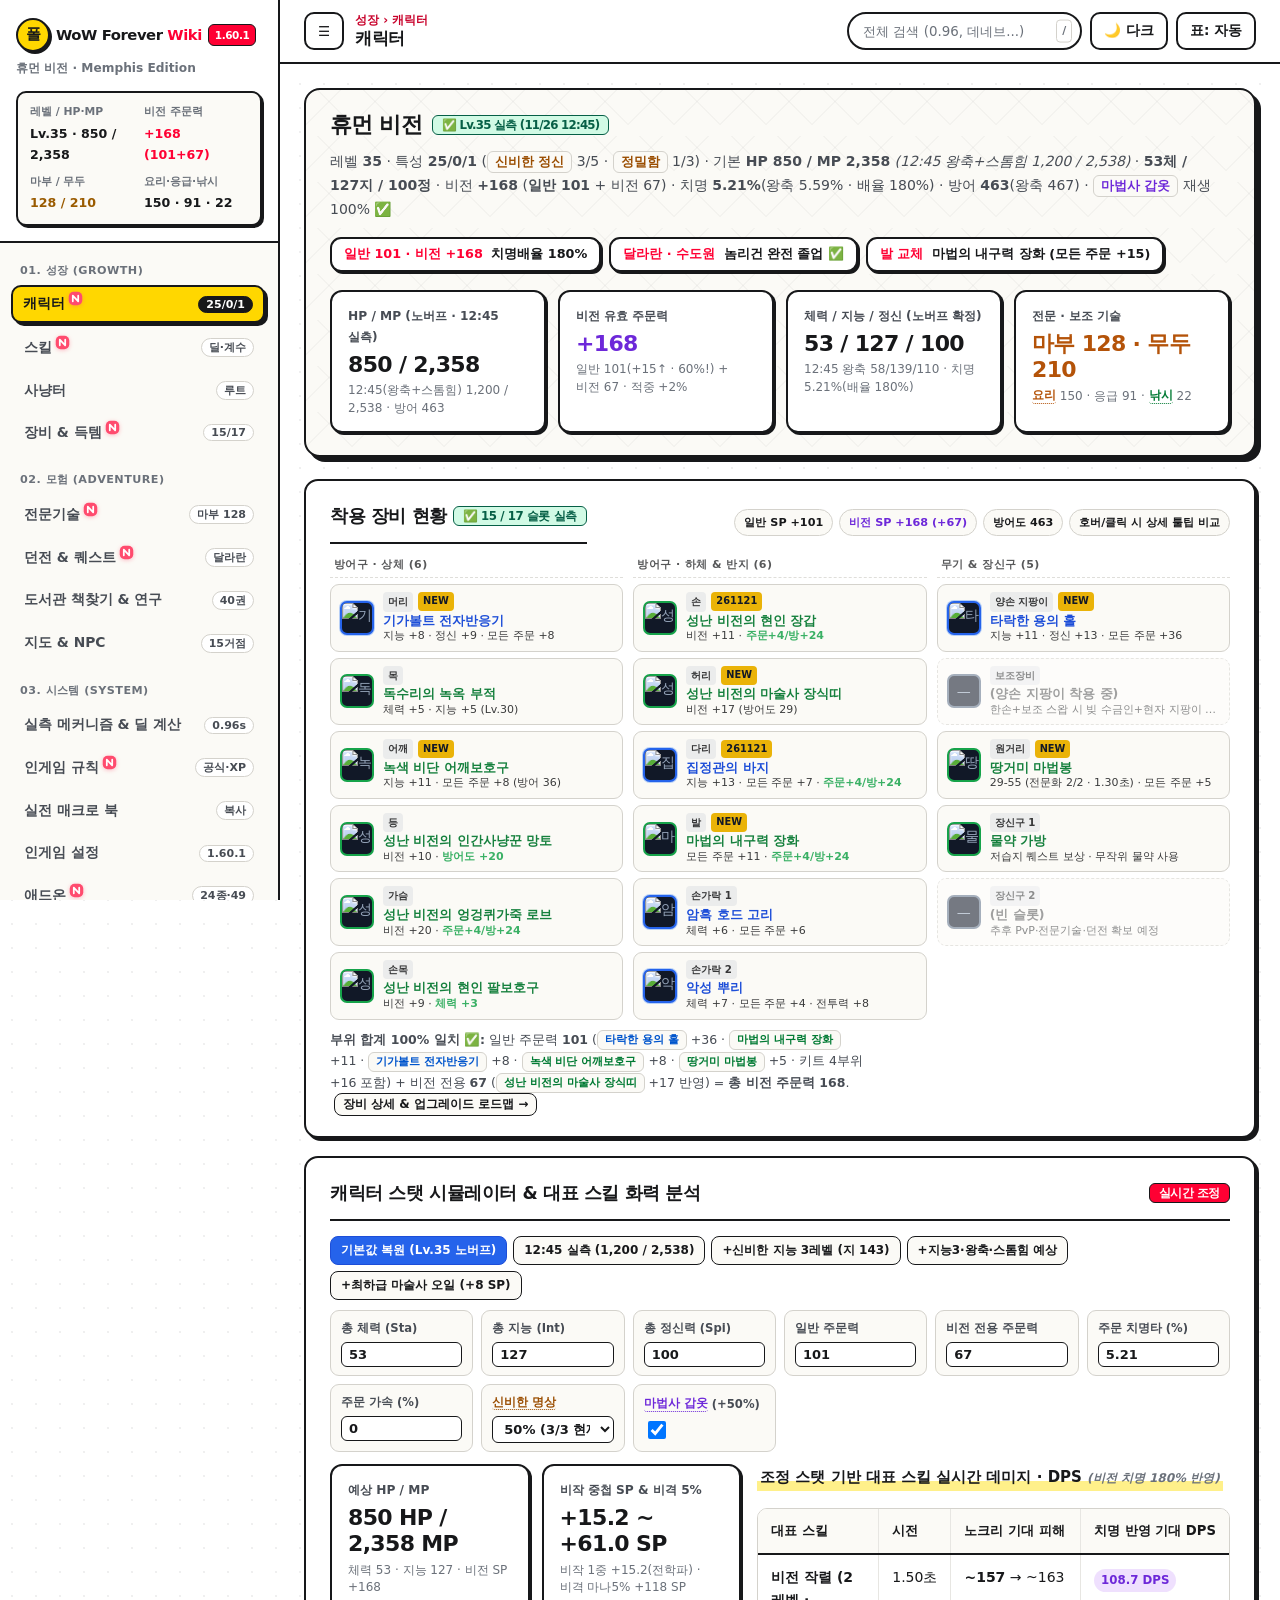
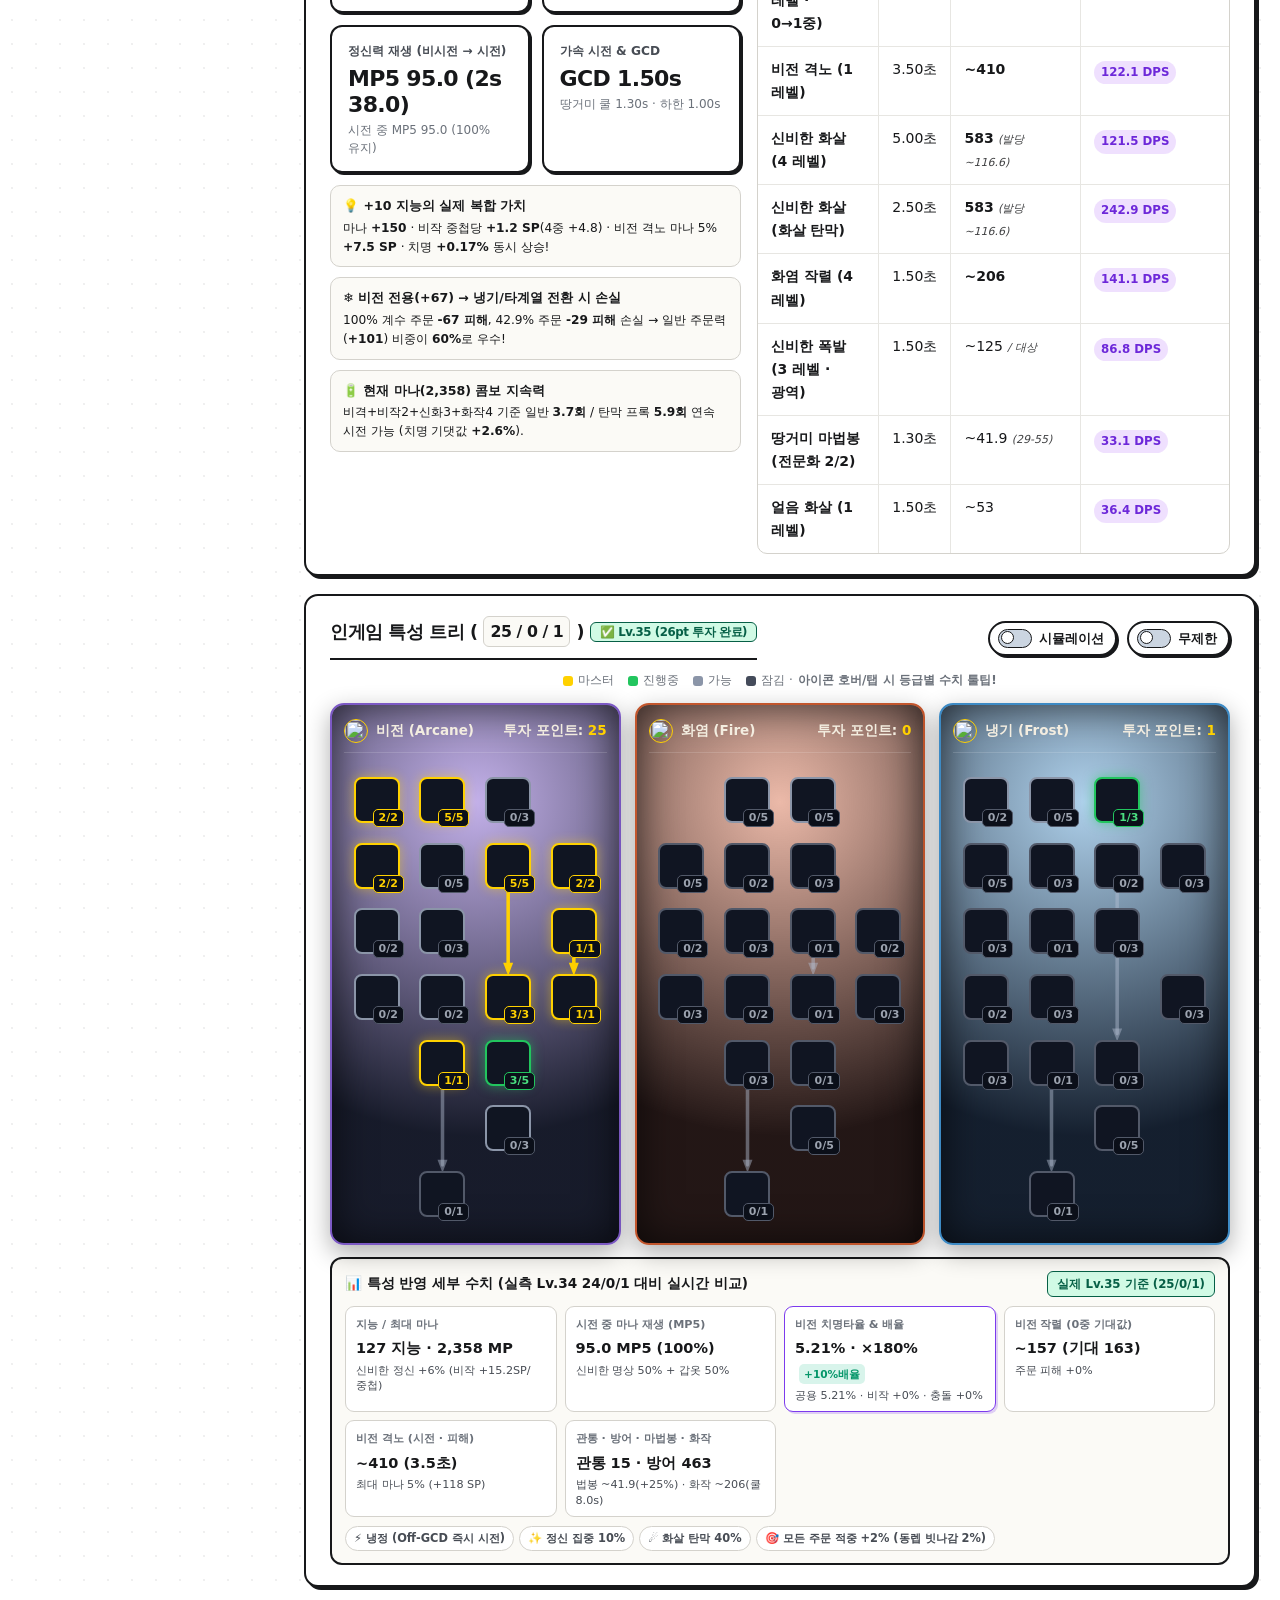
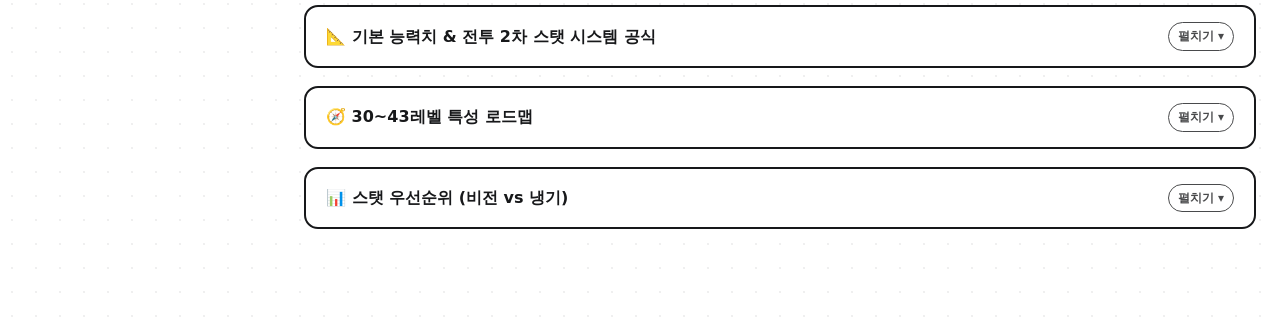
==== commit 7b1e9167: "sync(char): 12:45 Lv.35 실측 반영 (마법의 내구력 장화·일반 주문력 101 돌파·비전 168·무두질 210)" ====
--- a/dashboard.html
+++ b/dashboard.html
@@ -37,9 +37,9 @@
       </div>
       <div class="brand-sub">휴먼 비전 · Memphis Edition</div>
       <div class="char-mini">
-        <div class="stat-cell"><span class="k">레벨 / HP·MP</span><span class="v">Lv.35 · 890 / 2,358</span></div>
-        <div class="stat-cell"><span class="k">비전 주문력</span><span class="v arcane">+164 (86+78)</span></div>
-        <div class="stat-cell"><span class="k">마부 / 무두</span><span class="v gold">128 / 205</span></div>
+        <div class="stat-cell"><span class="k">레벨 / HP·MP</span><span class="v">Lv.35 · 850 / 2,358</span></div>
+        <div class="stat-cell"><span class="k">비전 주문력</span><span class="v arcane">+168 (101+67)</span></div>
+        <div class="stat-cell"><span class="k">마부 / 무두</span><span class="v gold">128 / 210</span></div>
         <div class="stat-cell"><span class="k">요리·응급·낚시</span><span class="v">150 · 91 · 22</span></div>
       </div>
     </div>
@@ -176,20 +176,20 @@
         <div class="hero-deck">
           <div class="hero-top">
             <div class="hero-id">
-              <h2>휴먼 비전 <span class="badge verified">✅ Lv.35 실측 (11/26 00:26)</span></h2>
-              <p>레벨 <strong>35</strong> · 특성 <strong>25/0/1</strong> (<code>신비한 정신</code> 3/5 · <code>정밀함</code> 1/3) · 기본 <strong>HP 890 / MP 2,358</strong> <em>(스톰힘 1,190 / 2,358)</em> · <strong>57체 / 127지 / 100정</strong> · 비전 <strong>+164</strong> (일반 86 + 비전 78) · 치명 <strong>5.21%</strong>(배율 180%) · 방어 <strong>470</strong> · <code>마법사 갑옷</code> 재생 100% ✅</p>
+              <h2>휴먼 비전 <span class="badge verified">✅ Lv.35 실측 (11/26 12:45)</span></h2>
+              <p>레벨 <strong>35</strong> · 특성 <strong>25/0/1</strong> (<code>신비한 정신</code> 3/5 · <code>정밀함</code> 1/3) · 기본 <strong>HP 850 / MP 2,358</strong> <em>(12:45 왕축+스톰힘 1,200 / 2,538)</em> · <strong>53체 / 127지 / 100정</strong> · 비전 <strong>+168</strong> (<strong>일반 101</strong> + 비전 67) · 치명 <strong>5.21%</strong>(왕축 5.59% · 배율 180%) · 방어 <strong>463</strong>(왕축 467) · <code>마법사 갑옷</code> 재생 100% ✅</p>
             </div>
             <div class="hero-actions">
-              <button class="action-chip" onclick="openTab('tab-skills')"><strong>비전 +164</strong> 마갑 100% · 치명배율 180%</button>
+              <button class="action-chip" onclick="openTab('tab-skills')"><strong>일반 101 · 비전 +168</strong> 치명배율 180%</button>
               <button class="action-chip" onclick="openTab('tab-quests')"><strong>달라란 · 수도원</strong> 놈리건 완전 졸업 ✅</button>
-              <button class="action-chip" onclick="openTab('tab-gear')"><strong>허리 교체</strong> 마술사 장식띠 (비전 +17)</button>
+              <button class="action-chip" onclick="openTab('tab-gear')"><strong>발 교체</strong> 마법의 내구력 장화 (모든 주문 +15)</button>
             </div>
           </div>
           <div class="kpi-grid" style="margin-bottom:0;">
-            <div class="kpi"><div class="label">HP / MP (노버프 확정 · 00:26)</div><div class="val">890 / 2,358</div><div class="sub">스톰힘(+300) 1,190 / 2,358 · 방어 470</div></div>
-            <div class="kpi"><div class="label">비전 유효 주문력</div><div class="val" style="color:var(--arcane);">+164</div><div class="sub">일반 86 + 비전 78(+4↑) · 적중 +2%(정밀함)</div></div>
-            <div class="kpi"><div class="label">체력 / 지능 / 정신 (노버프 실측)</div><div class="val">57 / 127 / 100</div><div class="sub">치명 5.21% (배율 180% · 정신 3/5) · 전투 MP5 95.0</div></div>
-            <div class="kpi"><div class="label">전문 · 보조 기술</div><div class="val" style="color:var(--gold);">마부 128 · 무두 205</div><div class="sub">요리 150 · 응급 91 · 낚시 22</div></div>
+            <div class="kpi"><div class="label">HP / MP (노버프 · 12:45 실측)</div><div class="val">850 / 2,358</div><div class="sub">12:45(왕축+스톰힘) 1,200 / 2,538 · 방어 463</div></div>
+            <div class="kpi"><div class="label">비전 유효 주문력</div><div class="val" style="color:var(--arcane);">+168</div><div class="sub">일반 101(+15↑ · 60%!) + 비전 67 · 적중 +2%</div></div>
+            <div class="kpi"><div class="label">체력 / 지능 / 정신 (노버프 확정)</div><div class="val">53 / 127 / 100</div><div class="sub">12:45 왕축 58/139/110 · 치명 5.21%(배율 180%)</div></div>
+            <div class="kpi"><div class="label">전문 · 보조 기술</div><div class="val" style="color:var(--gold);">마부 128 · 무두 210</div><div class="sub">요리 150 · 응급 91 · 낚시 22</div></div>
           </div>
         </div>
 
@@ -198,9 +198,9 @@
           <div class="equip-doll-head">
             <h2 style="margin:0;">착용 장비 현황 <span class="badge verified">✅ 15 / 17 슬롯 실측</span></h2>
             <div class="equip-doll-summary">
-              <span class="equip-pill">일반 SP +86</span>
-              <span class="equip-pill" style="color:var(--arcane);">비전 SP +164 (+78)</span>
-              <span class="equip-pill">방어도 470</span>
+              <span class="equip-pill">일반 SP +101</span>
+              <span class="equip-pill" style="color:var(--arcane);">비전 SP +168 (+67)</span>
+              <span class="equip-pill">방어도 463</span>
               <span class="equip-pill">호버/클릭 시 상세 툴팁 비교</span>
             </div>
           </div>
@@ -282,12 +282,12 @@
                   <div class="equip-stat">지능 +13 &middot; 모든 주문 +7 &middot; <span class="equip-ench">주문+4/방+24</span></div>
                 </div>
               </div>
-              <div class="equip-slot q-uncommon" data-wow="성난 비전의 현인 장화" tabindex="0">
-                <div class="equip-ico-wrap"><img src="https://wow.zamimg.com/images/wow/icons/large/inv_boots_05.jpg" alt="성난 비전의 현인 장화" loading="lazy"></div>
+              <div class="equip-slot q-uncommon" data-wow="마법의 내구력 장화" tabindex="0">
+                <div class="equip-ico-wrap"><img src="https://wow.zamimg.com/images/wow/icons/large/inv_boots_05.jpg" alt="마법의 내구력 장화" loading="lazy"></div>
                 <div class="equip-meta">
-                  <div class="equip-top-row"><span class="equip-slot-lbl">발</span><span class="equip-new-tag">261121</span></div>
-                  <div class="equip-name">성난 비전의 현인 장화</div>
-                  <div class="equip-stat">비전 +11 &middot; <span class="equip-ench">체+4/방+32</span></div>
+                  <div class="equip-top-row"><span class="equip-slot-lbl">발</span><span class="equip-new-tag">NEW</span></div>
+                  <div class="equip-name">마법의 내구력 장화</div>
+                  <div class="equip-stat">모든 주문 +11 &middot; <span class="equip-ench">주문+4/방+24</span></div>
                 </div>
               </div>
               <div class="equip-slot q-rare" data-wow="암흑 호드 고리" tabindex="0">
@@ -352,7 +352,7 @@
             </div>
           </div>
           <p style="margin:9px 0 0; font-size:12.5px; color:var(--rd-ink-2);">
-            <strong>부위 합계 100% 일치 ✅:</strong> 일반 주문력 <strong>86</strong> (<code>타락한 용의 홀</code> +36 · <code>기가볼트 전자반응기</code> +8 · <code>녹색 비단 어깨보호구</code> +8 · <code>땅거미 마법봉</code> +5 · 키트 3부위 +12 포함) + 비전 전용 <strong>78</strong> (허리 <code>성난 비전의 마술사 장식띠</code> +17 반영) = <strong>총 비전 주문력 164</strong>. <button class="sim-btn" style="padding:2px 8px;font-size:12px;margin-left:4px;" onclick="openTab('tab-gear')">장비 상세 &amp; 업그레이드 로드맵 &rarr;</button>
+            <strong>부위 합계 100% 일치 ✅:</strong> 일반 주문력 <strong>101</strong> (<code>타락한 용의 홀</code> +36 · <code>마법의 내구력 장화</code> +11 · <code>기가볼트 전자반응기</code> +8 · <code>녹색 비단 어깨보호구</code> +8 · <code>땅거미 마법봉</code> +5 · 키트 4부위 +16 포함) + 비전 전용 <strong>67</strong> (<code>성난 비전의 마술사 장식띠</code> +17 반영) = <strong>총 비전 주문력 168</strong>. <button class="sim-btn" style="padding:2px 8px;font-size:12px;margin-left:4px;" onclick="openTab('tab-gear')">장비 상세 &amp; 업그레이드 로드맵 &rarr;</button>
           </p>
         </div>
 
@@ -362,7 +362,7 @@
           <div class="sim-toolbar" style="margin-top:0;">
             <div class="sim-toolbar-left">
               <button class="sim-btn primary" onclick="applyCharPreset('base')">기본값 복원 (Lv.35 노버프)</button>
-              <button class="sim-btn" onclick="applyCharPreset('snap0026')">00:26 실측 (1,190 / 2,358)</button>
+              <button class="sim-btn" onclick="applyCharPreset('snap1245')">12:45 실측 (1,200 / 2,538)</button>
               <button class="sim-btn" onclick="applyCharPreset('intbuff')">+신비한 지능 3레벨 (지 143)</button>
               <button class="sim-btn" onclick="applyCharPreset('fullbuff')">+지능3·왕축·스톰힘 예상</button>
               <button class="sim-btn" onclick="applyCharPreset('oil')">+최하급 마술사 오일 (+8 SP)</button>
@@ -370,11 +370,11 @@
           </div>
 
           <div class="stat-input-grid">
-            <label class="stat-field"><span>총 체력 (Sta)</span><input type="number" id="stSta" value="57" min="10" max="1000" oninput="updateCharStatLab()"></label>
+            <label class="stat-field"><span>총 체력 (Sta)</span><input type="number" id="stSta" value="53" min="10" max="1000" oninput="updateCharStatLab()"></label>
             <label class="stat-field"><span>총 지능 (Int)</span><input type="number" id="stInt" value="127" min="10" max="1000" oninput="updateCharStatLab()"></label>
             <label class="stat-field"><span>총 정신력 (Spi)</span><input type="number" id="stSpi" value="100" min="10" max="1000" oninput="updateCharStatLab()"></label>
-            <label class="stat-field"><span>일반 주문력</span><input type="number" id="stGenSp" value="86" min="0" max="1500" oninput="updateCharStatLab()"></label>
-            <label class="stat-field"><span>비전 전용 주문력</span><input type="number" id="stArcSp" value="78" min="0" max="1500" oninput="updateCharStatLab()"></label>
+            <label class="stat-field"><span>일반 주문력</span><input type="number" id="stGenSp" value="101" min="0" max="1500" oninput="updateCharStatLab()"></label>
+            <label class="stat-field"><span>비전 전용 주문력</span><input type="number" id="stArcSp" value="67" min="0" max="1500" oninput="updateCharStatLab()"></label>
             <label class="stat-field"><span>주문 치명타 (%)</span><input type="number" id="stCrit" value="5.21" step="0.01" min="0" max="100" oninput="updateCharStatLab()"></label>
             <label class="stat-field"><span>주문 가속 (%)</span><input type="number" id="stHaste" value="0" min="0" max="200" oninput="updateCharStatLab()"></label>
             <label class="stat-field"><span>신비한 명상</span>
@@ -392,7 +392,7 @@
             <!-- Left: Live Stat Outputs & Insights -->
             <div>
               <div class="kpi-grid" style="grid-template-columns:repeat(2,minmax(0,1fr)); margin-bottom:10px;">
-                <div class="kpi"><div class="label">예상 HP / MP</div><div class="val" id="outStaInt">890 HP / 2,358 MP</div><div class="sub" id="outStaIntSub">체력 57 · 지능 127 · 비전 SP +164</div></div>
+                <div class="kpi"><div class="label">예상 HP / MP</div><div class="val" id="outStaInt">850 HP / 2,358 MP</div><div class="sub" id="outStaIntSub">체력 53 · 지능 127 · 비전 SP +168</div></div>
                 <div class="kpi"><div class="label">비작 중첩 SP &amp; 비격 5%</div><div class="val" id="outIntScale">+15.2 ~ +61.0 SP</div><div class="sub" id="outIntCritSub">비작 1중 +15.2(전학파) · 비격 +118 SP</div></div>
                 <div class="kpi"><div class="label">정신력 재생 (비시전 &rarr; 시전)</div><div class="val" id="outSpiRegen">MP5 95.0 (2s 38.0)</div><div class="sub" id="outSpiCombat">전투 MP5 95.0 (100% 유지)</div></div>
                 <div class="kpi"><div class="label">가속 시전 &amp; GCD</div><div class="val" id="outHasteGcd">GCD 1.50s</div><div class="sub" id="outHasteCap">땅거미 1.30s · 하한 1.00s</div></div>
@@ -713,12 +713,12 @@
         <!-- 1. INTEGRATED UPGRADE SUMMARY BANNER -->
         <div class="callout verified" style="margin-top:0;">
           <strong>✨ 최근 장비 업그레이드 요약 (15 / 17 슬롯 장착 · Lv.35)</strong><br>
-          <span style="font-size:13.2px;"><strong>기본 HP 890 / MP 2,358</strong> <em>(스톰힘 1,190 / 2,358)</em> <strong>· 일반 주문력 86 + 비전 전용 78 (+4↑) = 총 비전 +164 (+4↑)</strong> (체 57 · 지 127 · 정 100 · 방어 470)</span>
+          <span style="font-size:13.2px;"><strong>기본 HP 850 / MP 2,358</strong> <em>(12:45 왕축+스톰힘 1,200 / 2,538)</em> <strong>· 일반 주문력 101 (+15↑) + 비전 전용 67 = 총 비전 +168 (+4↑)</strong> (체 53 · 지 127 · 정 100 · 방어 463)</span>
           <div class="gear-summary-list">
-            <span class="gear-summary-chip">허리 <code>성난 비전의 마술사 장식띠</code> <strong>비전 +17 · 방어 29</strong> (11/26 교체 · 비전+4/방+4↑ ✅)</span>
-            <span class="gear-summary-chip">머리 <code>기가볼트 전자반응기</code> <strong>지+8 · 정+9 · 모든 주문 +8</strong> (놈리건 막넴 BiS 졸업 ✅)</span>
+            <span class="gear-summary-chip">발 <code>마법의 내구력 장화</code> <strong>모든 주문 +11 + 키트 주문+4/방+24</strong> (일반 SP 101 돌파! ✅)</span>
+            <span class="gear-summary-chip">허리 <code>성난 비전의 마술사 장식띠</code> <strong>비전 +17 · 방어 29</strong></span>
+            <span class="gear-summary-chip">머리 <code>기가볼트 전자반응기</code> <strong>지+8 · 정+9 · 모든 주문 +8</strong> (놈리건 졸업 ✅)</span>
             <span class="gear-summary-chip">어깨 <code>녹색 비단 어깨보호구</code> <strong>지+11 · 모든 주문 +8</strong></span>
-            <span class="gear-summary-chip">원거리 <code>땅거미 마법봉</code> <strong>1.30초 · 29-55 · 모든 주문 +5</strong></span>
           </div>
         </div>
 
@@ -740,7 +740,7 @@
                 <tr><td><strong>손</strong></td><td><strong><code>성난 비전의 현인 장갑</code></strong> (i29 · Lv.24 · 방어 26)</td><td>&mdash;</td><td><strong>비전 +11</strong></td><td><span class="badge verified">키트 적용: 주문력 +4 · 방어도 +24 ✅</span></td></tr>
                 <tr><td><strong>허리</strong></td><td><strong><code>성난 비전의 마술사 장식띠</code></strong> (i39 · Lv.34 · 방어 29)</td><td>&mdash;</td><td><strong>비전 +17</strong></td><td><span class="badge">부여 불가 (마부·키트 불가 부위)</span></td></tr>
                 <tr><td><strong>다리</strong></td><td><strong><code>집정관의 바지</code></strong> (희귀 · i29 · 방어 41)</td><td><strong>지능 +13</strong></td><td><strong>모든 주문 +7</strong></td><td><span class="badge verified">키트 적용: 주문력 +4 · 방어도 +24 ✅</span></td></tr>
-                <tr><td><strong>발</strong></td><td><strong><code>성난 비전의 현인 장화</code></strong> (고급 · Lv.23 · 방어 29)</td><td>&mdash;</td><td><strong>비전 +11</strong></td><td><span class="badge verified">키트 적용: 체력 +4 · 방어도 +32 ✅</span></td></tr>
+                <tr><td><strong>발</strong></td><td><strong><code>마법의 내구력 장화</code></strong> (고급 · i31 · Lv.26 · 방어 30)</td><td>&mdash;</td><td><strong>모든 주문 +11</strong></td><td><span class="badge verified">키트 적용: 주문력 +4 · 방어도 +24 ✅</span></td></tr>
                 <tr><td><strong>손가락 1</strong></td><td><strong><code>암흑 호드 고리</code></strong> (희귀 · i26 · Lv.21)</td><td><strong>체력 +6</strong></td><td><strong>모든 주문 +6</strong></td><td><span class="badge">부여 불가 (마부·키트 불가 부위)</span></td></tr>
                 <tr><td><strong>손가락 2</strong></td><td><strong><code>악성 뿌리</code></strong> (희귀 · i32)</td><td><strong>체력 +7</strong></td><td><strong>모든 주문 +4</strong> · 전투력 +8</td><td><span class="badge">부여 불가 (마부·키트 불가 부위)</span></td></tr>
                 <tr><td><strong>장신구 1</strong></td><td><strong><code>물약 가방</code></strong> (고급 · i33 · Lv.24)</td><td>&mdash;</td><td>사용: 무작위 물약 효과</td><td><span class="badge">부여 불가 (마부·키트 불가 부위)</span></td></tr>
@@ -770,13 +770,13 @@
                   <td><strong>즉시 1순위 · 다리</strong></td>
                   <td><strong><code>심홍색 비단 바지</code></strong> (고급 · Lv.34)</td>
                   <td><strong>지+13 &middot; 모든 주문 +8</strong> (18.40 EP)<br>현 <code>집정관의 바지</code>(17.40 EP) 대비 <strong>지능 손실 0 &middot; 주문 +1↑</strong> (+1.00 EP &middot; 냉법 100% 유지)</td>
-                  <td><strong>재봉술 160 교관</strong> / <strong>경매장</strong> 24.70s 특가<br><button type="button" class="quest-jump-btn" onclick="openTab('tab-prof')">🔗 전문기술: 재봉 타임라인</button></td>
+                  <td><strong>재봉술 160 교관</strong> / <strong>경매장</strong> 24.7s 특가<br><button type="button" class="quest-jump-btn" onclick="openTab('tab-prof')">🔗 전문기술: 재봉 타임라인</button></td>
                 </tr>
                 <tr>
                   <td><strong>즉시 1순위 · 가슴</strong></td>
                   <td><strong><code>마력의 로브</code></strong> (희귀 · Lv.33)</td>
                   <td><strong>지+12 &middot; 정+8 &middot; 모든 주문 +14</strong> (25.60 EP)<br>현 <code>성난 비전의 엉겅퀴가죽 로브</code>(15.00 EP) 대비 비전 -6 대신 <strong>+10.60 EP &amp; 냉법 전환 호환</strong></td>
-                  <td><strong>재봉술 155 교관</strong> (<code>물레</code> 경매 69.99s)<br><button type="button" class="quest-jump-btn" onclick="openTab('tab-prof')">🔗 전문기술: 재봉 타임라인</button></td>
+                  <td><strong>재봉술 155 교관</strong> (<code>물레</code> 경매 69.9s)<br><button type="button" class="quest-jump-btn" onclick="openTab('tab-prof')">🔗 전문기술: 재봉 타임라인</button></td>
                 </tr>
                 <tr>
                   <td><strong>1순위 · 원거리</strong></td>
@@ -793,8 +793,8 @@
                 <tr>
                   <td><strong>1순위 · 발</strong></td>
                   <td><strong><code>검은 마법매듭 장화</code></strong> (Lv.41) / <code>반짝눈 덧신</code></td>
-                  <td><code>검은 마법매듭 장화</code> <strong>지+7 &middot; 모든 주문 +11</strong> (16.60 EP &middot; +8.35 EP!)<br>현 <code>현인 장화</code>(8.25 EP) 대비 <strong>주문력 손실 0 &middot; 지+7 &middot; 냉법 호환</strong></td>
-                  <td><strong>재봉술 190 교관</strong> (원가 1g 27.15s) / <strong>발굴 현장</strong><br><button type="button" class="quest-jump-btn" onclick="openTab('tab-prof')">🔗 전문기술: 재봉 타임라인</button></td>
+                  <td><code>검은 마법매듭 장화</code> <strong>지+7 &middot; 모든 주문 +11</strong> (16.60 EP &middot; +5.60 EP)<br>현 <code>마법의 내구력 장화</code>(11.00 EP) 대비 <strong>주문력 동일 + 지+7</strong></td>
+                  <td><strong>재봉술 190 교관</strong> (원가 1.2G) / <strong>발굴 현장</strong><br><button type="button" class="quest-jump-btn" onclick="openTab('tab-prof')">🔗 전문기술: 재봉 타임라인</button></td>
                 </tr>
                 <tr>
                   <td><strong>1순위 · 손목</strong></td>
@@ -824,7 +824,7 @@
                   <td><strong>다음 구간 (Lv.34~43)</strong></td>
                   <td><code>환영의 지팡이</code> &middot; <code>화이트메인의 모자</code> &middot; <code>붉은 마법매듭 머리띠</code></td>
                   <td><code>붉은 마법매듭 머리띠</code> <strong>지+20 &middot; 모든 주문 +19</strong> (<strong>35.00 EP</strong> &middot; 현 기가볼트 대비 +18.35 EP!)</td>
-                  <td><strong>붉은십자군 수도원</strong> (<code>84.8, 32.9</code>) &middot; <strong>재봉 200</strong> (경매 99.99s)<br><button type="button" class="quest-jump-btn" onclick="jumpToTabAnchor('tab-quests','q-sec-sm')">🔗 던전&amp;퀘스트: 수도원</button></td>
+                  <td><strong>붉은십자군 수도원</strong> (<code>84.8, 32.9</code>) &middot; <strong>재봉 200</strong> (경매 99.9s)<br><button type="button" class="quest-jump-btn" onclick="jumpToTabAnchor('tab-quests','q-sec-sm')">🔗 던전&amp;퀘스트: 수도원</button></td>
                 </tr>
               </tbody>
             </table>
@@ -837,9 +837,10 @@
             <summary>📦 과거 장비 변경 아카이브 &amp; 참고 기록</summary>
             <div class="fold-body">
               <div class="callout" style="margin-top:0;">
-                <strong>2026-11-26 (Lv.35 놈리건 완전 졸업 &amp; 허리 교체):</strong>
+                <strong>2026-11-26 (Lv.35 놈리건 완전 졸업 · 발 &amp; 허리 교체):</strong>
                 <ul class="gear-review-list" style="margin-top:6px; margin-bottom:10px;">
-                  <li><strong>허리:</strong> <code>성난 비전의 장로 장식띠</code>(비전+13·방25) &rarr; <code>성난 비전의 마술사 장식띠</code> (비전 +17·방어 29, 총 비전 SP <strong>+164</strong> · 방어도 <strong>470</strong> 달성 ✅)</li>
+                  <li><strong>발 (12:45):</strong> <code>성난 비전의 현인 장화</code>(비전+11 · 키트 체+4/방+32) &rarr; <code>마법의 내구력 장화</code> (<strong>모든 주문 +11</strong> + <code>신비한 고급 방어구 키트</code> 주문+4/방+24 &rarr; <strong>일반 SP 101 돌파 · 총 비전 +168</strong> 달성 ✅)</li>
+                  <li><strong>허리 (00:26):</strong> <code>성난 비전의 장로 장식띠</code>(비전+13·방25) &rarr; <code>성난 비전의 마술사 장식띠</code> (비전 +17·방어 29 ✅)</li>
                 </ul>
                 <strong>2026-11-25 (Lv.34 놈리건 1회차 득템 &amp; 3부위 교체):</strong>
                 <ul class="gear-review-list" style="margin-top:6px; margin-bottom:10px;">
@@ -874,9 +875,9 @@
       <section id="tab-prof" class="tab">
         <div class="kpi-grid">
           <div class="kpi"><div class="label">마법부여</div><div class="val" style="color: var(--arcane);">128 / 150</div><div class="sub">전환 전 추출 부캐 · 오일 여분 권장</div></div>
-          <div class="kpi"><div class="label">재봉 전환 판단</div><div class="val" style="color: var(--verified);">지금 전환 추천 ✅</div><div class="sub">리넨 19c 매수 완료! 잔여 실지출 ~1g 12.1s</div></div>
-          <div class="kpi"><div class="label">보유 재봉 재료</div><div class="val" style="color: var(--verified);">양모126 · 비단33</div><div class="sub">리넨 19c 확보 · 양모 두루마리1 · 진줏빛 도안 ✅</div></div>
-          <div class="kpi"><div class="label">무두질 / 보조 기술</div><div class="val">205 / 150</div><div class="sub">무두 205(대가 승급 가능) · 응급 91 · 낚시 22</div></div>
+          <div class="kpi"><div class="label">재봉 전환 판단</div><div class="val" style="color: var(--verified);">지금 전환 추천 ✅</div><div class="sub">리넨 10c 매수 완료! 잔여 실지출 ~1.1G</div></div>
+          <div class="kpi"><div class="label">보유 재봉 재료</div><div class="val" style="color: var(--verified);">양모126 · 비단33</div><div class="sub">리넨 10c 확보 · 양모 두루마리1 · 진줏빛 도안 ✅</div></div>
+          <div class="kpi"><div class="label">무두질 / 보조 기술</div><div class="val">210 / 150</div><div class="sub">무두 210(대가 승급 가능) · 응급 91 · 낚시 22</div></div>
         </div>
 
         <div class="prof-toggle-bar">
@@ -891,8 +892,8 @@
             <div class="fold-body">
               <h3>전환 적기 진단 <span class="badge verified">지금 전환 추천 ✅</span></h3>
               <p class="prose-note" style="margin:0 0 14px;">
-                <code>리넨 옷감</code>(19c 매입 완료) · <code>양모 옷감</code>(1.06s, 126장 보유) 안정화로 <strong>지금이 전환 최적기</strong>입니다.<br>
-                1&rarr;125 잔여 지출은 <strong>~1g 12.64s</strong>뿐이며, <code>자홍색 염료</code>(99s)·<code>청록색 염료</code>(29s)·<code>물레</code>(69.99s)까지 동반 하락했습니다.<br>
+                <code>리넨 옷감</code>(10c 매입 완료) · <code>양모 옷감</code>(1s, 126장 보유) 안정화로 <strong>지금이 전환 최적기</strong>입니다.<br>
+                1&rarr;125 잔여 지출은 <strong>~1.1G</strong>뿐이며, <code>자홍색 염료</code>(99s)·<code>청록색 염료</code>(29s)·<code>물레</code>(69.9s)까지 동반 하락했습니다.<br>
                 전환 전 녹·파템 추출(Lv.5+ 부캐 세팅)과 <code>최하급 마술사 오일</code> 여분만 챙기세요.
               </p>
 
@@ -907,19 +908,19 @@
                     <tr><th>구간</th><th>제작품 (수량)</th><th>필요 재료</th><th>보유 차감 실지출</th><th>포인트</th></tr>
                   </thead>
                   <tbody>
-                    <tr><td><strong>1 &rarr; 45</strong></td><td><code>리넨 두루마리</code> &times; 132</td><td><code>리넨 옷감</code> 264 (19c 매수 완료 ✅)</td><td><strong>39.52s</strong> <small>(기존 56장 외 208장@19c)</small></td><td>현재 경매 22c &rarr; 19c 선매입 성공</td></tr>
+                    <tr><td><strong>1 &rarr; 45</strong></td><td><code>리넨 두루마리</code> &times; 132</td><td><code>리넨 옷감</code> 264 (10c 매수 완료 ✅)</td><td><strong>39.5s</strong> <small>(기존 56장 외 208장@10c)</small></td><td>현재 경매 20c &rarr; 10c 선매입 성공</td></tr>
                     <tr><td><strong>45 &rarr; 70</strong></td><td><code>두꺼운 리넨 장갑</code> &times; 35</td><td>리넨 두루마리 70 + <code>굵은 실타래</code> 35 (NPC)</td><td><strong>3.5s</strong></td><td><strong>50 달성</strong> 시 수습(150) 승급 (5s)</td></tr>
                     <tr><td><strong>70 &rarr; 75</strong></td><td><code>강화 리넨 망토</code> &times; 5</td><td>리넨 두루마리 10 + <code>굵은 실타래</code> 15 (NPC)</td><td><strong>1.5s</strong></td><td>상점 매각 소액 회수</td></tr>
-                    <tr><td><strong>75 &rarr; 100</strong></td><td><code>양모 두루마리</code> &times; 45</td><td><code>양모 옷감</code> 135 (보유 126 &rarr; <strong>추가 9</strong>)</td><td><strong>9.54s</strong> <small>(보유 두루1 활용 시 6.36s)</small></td><td>숙련작 겸용 직접 감기 진행</td></tr>
+                    <tr><td><strong>75 &rarr; 100</strong></td><td><code>양모 두루마리</code> &times; 45</td><td><code>양모 옷감</code> 135 (보유 126 &rarr; <strong>추가 9</strong>)</td><td><strong>9.5s</strong> <small>(보유 두루1 활용 시 6.3s)</small></td><td>숙련작 겸용 직접 감기 진행</td></tr>
                     <tr><td><strong>100 &rarr; 110</strong></td><td><code>수수한 킬트</code> &times; 13</td><td>리넨 두루마리 52 + <code>가는 실타래</code> 13 (NPC)</td><td><strong>13s</strong></td><td>1&rarr;45에서 만든 두루마리 사용</td></tr>
                     <tr><td><strong>110 &rarr; 125</strong></td><td><code>이중 바느질 양모 어깨</code> &times; 15</td><td>양모 두루마리 45 + <code>가는 실타래</code> 30 (NPC)</td><td><strong>30s</strong></td><td><strong>125 달성!</strong> 전문(225) 승급 (50s)</td></tr>
-                    <tr><td><strong>125 &rarr; 145</strong></td><td><code>비단 두루마리</code> &times; 40 <small>(선택)</small></td><td><code>비단 옷감</code> 160 (가방 44 &rarr; <strong>추가 116</strong>)</td><td>1g 74s</td><td>직접 감기(6s)가 완제품(9s)보다 저렴</td></tr>
+                    <tr><td><strong>125 &rarr; 145</strong></td><td><code>비단 두루마리</code> &times; 40 <small>(선택)</small></td><td><code>비단 옷감</code> 160 (가방 44 &rarr; <strong>추가 116</strong>)</td><td>1.7G</td><td>직접 감기(6s)가 완제품(9s)보다 저렴</td></tr>
                   </tbody>
                 </table>
               </div>
               <div class="callout verified" style="margin-top:0; margin-bottom:18px;">
                 <div class="callout-prose">
-                  <strong>🧾 1&rarr;125 요약 (훈련비 ~55.1s 포함 · 가용 46g 42.67s):</strong> 리넨 포함 총원가 <strong>~1g 52.16s</strong> / 잔여 지출 <strong>~1g 12.64s</strong> 🎯<br>
+                  <strong>🧾 1&rarr;125 요약 (훈련비 ~55.1s 포함 · 가용 46.4G):</strong> 리넨 포함 총원가 <strong>~1.5G</strong> / 잔여 지출 <strong>~1.1G</strong> 🎯<br>
                   <span class="core-sum-note">&middot; <code>도안: 세공된 진줏빛 머리장식</code> 보유 중 ✅ (125 달성 즉시 제작)</span>
                 </div>
               </div>
@@ -981,25 +982,25 @@
                       <div class="tailor-mat-row"><span><code>비단 두루마리</code> &times; 4 (16장)</span><span>@1.5s &rarr; 24s</span></div>
                       <div class="tailor-mat-row"><span><code>적색 염료</code> &times; 2 (NPC)</span><span>@50c &rarr; 1s</span></div>
                       <div class="tailor-mat-row"><span><code>비단 실타래</code> &times; 2 (NPC)</span><span>@5s &rarr; 10s</span></div>
-                      <div class="tailor-mat-total"><span>경매 완제품 24.70s (제작 35s)</span><span>24.70s</span></div>
+                      <div class="tailor-mat-total"><span>경매 완제품 24.7s (제작 35s)</span><span>24.7s</span></div>
                     </div>
                     <div class="tailor-item-line"><strong>도안:</strong> 재봉 교관 학습 (30s) &middot; 지금 경매장 24.7s 매수 시 즉시 업글!</div>
                   </div>
 
                   <div class="tailor-item-card">
-                    <div class="tailor-item-top"><span><code>마력의 로브</code> <span class="tailor-slot-tag">가슴</span></span><strong>2g 57.36s</strong></div>
+                    <div class="tailor-item-top"><span><code>마력의 로브</code> <span class="tailor-slot-tag">가슴</span></span><strong>2.5G</strong></div>
                     <div class="tailor-item-meta"><span class="badge verified">1순위 핵심 ⭐</span><span class="badge arcane">25.60 EP (+10.60)</span><span class="badge warn">물레 필요</span><span class="badge">BoP · Lv.33 / 숙련 155</span></div>
                     <div class="tailor-stat-line"><strong>능력치:</strong> 지능 +12 &middot; 정신력 +8 &middot; <strong>모든 주문 +14</strong> (현 <code>엉겅퀴가죽 로브</code> 대비 비전 -6 대신 지+12 &middot; 냉법 전환 완벽 대비!)</div>
                     <div class="tailor-mat-list">
-                      <div class="tailor-mat-row"><span><code>마법 두루마리</code> &times; 2 (10장)</span><span>@5.21s &rarr; 52.1s</span></div>
-                      <div class="tailor-mat-row"><span><code>불의 원소</code> &times; 2</span><span>@49.94s &rarr; 99.88s</span></div>
+                      <div class="tailor-mat-row"><span><code>마법 두루마리</code> &times; 2 (10장)</span><span>@5.2s &rarr; 52.1s</span></div>
+                      <div class="tailor-mat-row"><span><code>불의 원소</code> &times; 2</span><span>@49.9s &rarr; 99.8s</span></div>
                       <div class="tailor-mat-row"><span><code>대지의 원소</code> &times; 2</span><span>@19s &rarr; 38s</span></div>
                       <div class="tailor-mat-row"><span><code>바람의 원소</code> &times; 2</span><span>@22.4s &rarr; 44.8s</span></div>
-                      <div class="tailor-mat-row"><span><code>물의 원소</code> &times; 2</span><span>@6.29s &rarr; 12.58s</span></div>
+                      <div class="tailor-mat-row"><span><code>물의 원소</code> &times; 2</span><span>@6.2s &rarr; 12.5s</span></div>
                       <div class="tailor-mat-row"><span><code>비단 실타래</code> &times; 2 (NPC)</span><span>@5s &rarr; 10s</span></div>
-                      <div class="tailor-mat-total"><span>원가 합계</span><span>2g 57.36s</span></div>
+                      <div class="tailor-mat-total"><span>원가 합계</span><span>2.5G</span></div>
                     </div>
-                    <div class="tailor-item-line"><strong>도안:</strong> 재봉 교관 학습 (<code>물레</code> 경매 69.99s)</div>
+                    <div class="tailor-item-line"><strong>도안:</strong> 재봉 교관 학습 (<code>물레</code> 경매 69.9s)</div>
                   </div>
 
                   <div class="tailor-item-card">
@@ -1028,27 +1029,27 @@
                   </div>
 
                   <div class="tailor-item-card">
-                    <div class="tailor-item-top"><span><code>황금 손등싸개</code> <span class="tailor-slot-tag">손</span></span><strong>15g 5.5s</strong></div>
+                    <div class="tailor-item-top"><span><code>황금 손등싸개</code> <span class="tailor-slot-tag">손</span></span><strong>15G</strong></div>
                     <div class="tailor-item-meta"><span class="badge arcane">20.15 EP (+11.90)</span><span class="badge warn">물레 필요</span><span class="badge gold">BoP · Lv.35 / 호의 60</span></div>
                     <div class="tailor-stat-line"><strong>능력치:</strong> 체력 +9 &middot; 지능 +7 &middot; <strong>비전 +14</strong> (비전 전념 시 강력, 단 냉법 전환 예정 시 고가 보류)</div>
                     <div class="tailor-mat-list">
-                      <div class="tailor-mat-row"><span><code>마법 두루마리</code> &times; 12 (60장)</span><span>@5.21s &rarr; 3g 12.6s</span></div>
+                      <div class="tailor-mat-row"><span><code>마법 두루마리</code> &times; 12 (60장)</span><span>@5.2s &rarr; 3.1G</span></div>
                       <div class="tailor-mat-row"><span><code>큰 비단 실타래</code> &times; 4 (NPC)</span><span>@20s &rarr; 80s</span></div>
-                      <div class="tailor-mat-row"><span><code>자홍색 염료</code> &times; 2</span><span>@99s &rarr; 1g 98s</span></div>
-                      <div class="tailor-mat-row"><span><code>감청색 염료</code> &times; 1</span><span>@1g 18.98s &rarr; 1g 18.98s</span></div>
-                      <div class="tailor-mat-row"><span><code>황금 진주</code> &times; 4</span><span>@1g 98.98s &rarr; 7g 95.92s</span></div>
-                      <div class="tailor-mat-total"><span>원가 합계 (냉법 시 10.35 EP)</span><span>15g 5.5s</span></div>
+                      <div class="tailor-mat-row"><span><code>자홍색 염료</code> &times; 2</span><span>@99s &rarr; 1.9G</span></div>
+                      <div class="tailor-mat-row"><span><code>감청색 염료</code> &times; 1</span><span>@1.1G &rarr; 1.1G</span></div>
+                      <div class="tailor-mat-row"><span><code>황금 진주</code> &times; 4</span><span>@1.9G &rarr; 7.9G</span></div>
+                      <div class="tailor-mat-total"><span>원가 합계 (냉법 시 10.35 EP)</span><span>15G</span></div>
                     </div>
                     <div class="tailor-item-line"><strong>도안:</strong> 붉은마루 <strong>미빈 섀도위브</strong> (가성비는 Lv.40 <code>붉은 마법매듭 장갑</code> 95s)</div>
                   </div>
 
                   <div class="tailor-item-card">
-                    <div class="tailor-item-top"><span><code>별장식 허리띠</code> <span class="tailor-slot-tag">허리</span></span><strong>원가 1g 33.77s <span class="tailor-slot-tag">경매 6s</span></strong></div>
+                    <div class="tailor-item-top"><span><code>별장식 허리띠</code> <span class="tailor-slot-tag">허리</span></span><strong>원가 1.3G <span class="tailor-slot-tag">경매 6s</span></strong></div>
                     <div class="tailor-item-meta"><span class="badge db">냉법 스왑</span><span class="badge arcane">14.00 EP (+1.25)</span><span class="badge">BoE · Lv.35 / 숙련 165</span></div>
                     <div class="tailor-stat-line"><strong>능력치:</strong> 정신력 +4 &middot; <strong>모든 주문 +13</strong> (지능 0 &middot; 비전 -4로 비전 시 보류, 냉법 전환용 6s 선확보 추천)</div>
                     <div class="tailor-mat-list">
-                      <div class="tailor-mat-row"><span><code>마법 두루마리</code> &times; 4 (20장)</span><span>@5.21s &rarr; 1g 4.2s</span></div>
-                      <div class="tailor-mat-row"><span><code>질긴 가죽</code> &times; 4 + <code>황수정</code> 1 + <code>철제 죔쇠</code> 1</span><span>8.84s + 7.3s + 8.43s</span></div>
+                      <div class="tailor-mat-row"><span><code>마법 두루마리</code> &times; 4 (20장)</span><span>@5.2s &rarr; 1G</span></div>
+                      <div class="tailor-mat-row"><span><code>질긴 가죽</code> &times; 4 + <code>황수정</code> 1 + <code>철제 죔쇠</code> 1</span><span>8.8s + 7.3s + 8.4s</span></div>
                       <div class="tailor-mat-row"><span><code>비단 실타래</code> &times; 1 (NPC)</span><span>@5s &rarr; 5s</span></div>
                       <div class="tailor-mat-total"><span>경매 완제품 6s 특가!</span><span>6s</span></div>
                     </div>
@@ -1056,15 +1057,15 @@
                   </div>
 
                   <div class="tailor-item-card">
-                    <div class="tailor-item-top"><span><code>세공된 진줏빛 머리장식</code> <span class="tailor-slot-tag">머리</span></span><strong>3g 1.36s</strong></div>
+                    <div class="tailor-item-top"><span><code>세공된 진줏빛 머리장식</code> <span class="tailor-slot-tag">머리</span></span><strong>3G</strong></div>
                     <div class="tailor-item-meta"><span class="badge warn">주력 보류 · 숙련작</span><span class="badge">15.90 EP (-0.75)</span><span class="badge verified">도안 보유 ✅</span></div>
                     <div class="tailor-stat-line"><strong>능력치:</strong> 체력 +12 &middot; <strong>비전 +14</strong> (현 <code>기가볼트 전자반응기</code> 16.65 EP 대비 지능 -8 &middot; 비전전용으로 역전)</div>
                     <div class="tailor-mat-list">
                       <div class="tailor-mat-row"><span><code>비단 두루마리</code> &times; 8 (32장)</span><span>@1.5s &rarr; 48s</span></div>
                       <div class="tailor-mat-row"><span><code>가는 실타래</code> &times; 4 (NPC)</span><span>@1s &rarr; 4s</span></div>
-                      <div class="tailor-mat-row"><span><code>감청색 염료</code> &times; 2</span><span>@1g 18.98s &rarr; 2g 37.96s</span></div>
+                      <div class="tailor-mat-row"><span><code>감청색 염료</code> &times; 2</span><span>@1.1G &rarr; 2.3G</span></div>
                       <div class="tailor-mat-row"><span><code>반짝이는 작은 진주</code> &times; 6</span><span>@1.9s &rarr; 11.4s</span></div>
-                      <div class="tailor-mat-total"><span>원가 합계 (체력 생존 스왑용)</span><span>3g 1.36s</span></div>
+                      <div class="tailor-mat-total"><span>원가 합계 (체력 생존 스왑용)</span><span>3G</span></div>
                     </div>
                     <div class="tailor-item-line"><strong>도안:</strong> 가방 보유 중 ✅ (주력 머리는 Lv.43 <code>붉은 마법매듭 머리띠</code> 35.00 EP 직행 권장)</div>
                   </div>
@@ -1079,77 +1080,77 @@
                 </div>
                 <div class="tailor-tl-grid">
                   <div class="tailor-item-card">
-                    <div class="tailor-item-top"><span><code>붉은 마법매듭 머리띠</code> <span class="tailor-slot-tag">머리</span></span><strong>1g 45.2s <span class="tailor-slot-tag">경매 99.99s</span></strong></div>
+                    <div class="tailor-item-top"><span><code>붉은 마법매듭 머리띠</code> <span class="tailor-slot-tag">머리</span></span><strong>1.4G <span class="tailor-slot-tag">경매 99.9s</span></strong></div>
                     <div class="tailor-item-meta"><span class="badge verified">1순위 핵심 ⭐</span><span class="badge arcane">35.00 EP (+18.35)</span><span class="badge">BoE · Lv.43 / 숙련 200</span></div>
                     <div class="tailor-stat-line"><strong>능력치:</strong> <strong>지능 +20 &middot; 모든 주문 +19</strong> (<code>꿈매듭 머리장식</code> 32.00 EP보다 지능 +10 높고 가격은 1/3!)</div>
                     <div class="tailor-mat-list">
-                      <div class="tailor-mat-row"><span><code>마법 두루마리</code> &times; 4 (20장)</span><span>@5.21s &rarr; 1g 4.2s</span></div>
+                      <div class="tailor-mat-row"><span><code>마법 두루마리</code> &times; 4 (20장)</span><span>@5.2s &rarr; 1G</span></div>
                       <div class="tailor-mat-row"><span><code>적색 염료</code> &times; 2 (NPC)</span><span>@50c &rarr; 1s</span></div>
                       <div class="tailor-mat-row"><span><code>큰 비단 실타래</code> &times; 2 (NPC)</span><span>@20s &rarr; 40s</span></div>
-                      <div class="tailor-mat-total"><span>경매 완제품 99.99s 특가!</span><span>99.99s</span></div>
+                      <div class="tailor-mat-total"><span>경매 완제품 99.9s 특가!</span><span>99.9s</span></div>
                     </div>
                     <div class="tailor-item-line"><strong>도안:</strong> Lv.43~55 월드 드랍 (Lv.57까지 1티어 종결 머리)</div>
                   </div>
 
                   <div class="tailor-item-card">
-                    <div class="tailor-item-top"><span><code>꿈매듭 조끼</code> <span class="tailor-slot-tag">가슴</span></span><strong>2g 10.8s</strong></div>
+                    <div class="tailor-item-top"><span><code>꿈매듭 조끼</code> <span class="tailor-slot-tag">가슴</span></span><strong>2.1G</strong></div>
                     <div class="tailor-item-meta"><span class="badge verified">1순위 핵심 ⭐</span><span class="badge arcane">28.70 EP (+13.70)</span><span class="badge warn">물레 필요</span><span class="badge">BoE · Lv.40 / 숙련 190</span></div>
                     <div class="tailor-stat-line"><strong>능력치:</strong> 지능 +9 &middot; 정신력 +14 &middot; <strong>모든 주문 +18</strong> (<code>마력의 로브</code> 25.60 EP 후속 정석 업글)</div>
                     <div class="tailor-mat-list">
-                      <div class="tailor-mat-row"><span><code>마법 두루마리</code> &times; 6 (30장)</span><span>@5.21s &rarr; 1g 56.3s</span></div>
-                      <div class="tailor-mat-row"><span><code>야생덩굴</code> &times; 6</span><span>@1.09s &rarr; 6.54s</span></div>
-                      <div class="tailor-mat-row"><span><code>야생의 싹</code> &times; 2</span><span>@3.98s &rarr; 7.96s</span></div>
+                      <div class="tailor-mat-row"><span><code>마법 두루마리</code> &times; 6 (30장)</span><span>@5.2s &rarr; 1.5G</span></div>
+                      <div class="tailor-mat-row"><span><code>야생덩굴</code> &times; 6</span><span>@1s &rarr; 6.5s</span></div>
+                      <div class="tailor-mat-row"><span><code>야생의 싹</code> &times; 2</span><span>@3.9s &rarr; 7.9s</span></div>
                       <div class="tailor-mat-row"><span><code>큰 비단 실타래</code> &times; 2 (NPC)</span><span>@20s &rarr; 40s</span></div>
-                      <div class="tailor-mat-total"><span>원가 2g 10.8s (경매 3g 18.98s)</span><span>2g 10.8s</span></div>
+                      <div class="tailor-mat-total"><span>원가 2.1G (경매 3.1G)</span><span>2.1G</span></div>
                     </div>
-                    <div class="tailor-item-line"><strong>도안:</strong> 재봉 교관 학습 (직접 제작 시 1.1g 절약)</div>
+                    <div class="tailor-item-line"><strong>도안:</strong> 재봉 교관 학습 (직접 제작 시 1.1G 절약)</div>
                   </div>
 
                   <div class="tailor-item-card">
-                    <div class="tailor-item-top"><span><code>붉은 마법매듭 바지</code> <span class="tailor-slot-tag">다리</span></span><strong>99.15s <span class="tailor-slot-tag">경매 1.46g</span></strong></div>
+                    <div class="tailor-item-top"><span><code>붉은 마법매듭 바지</code> <span class="tailor-slot-tag">다리</span></span><strong>99.1s <span class="tailor-slot-tag">경매 1.4G</span></strong></div>
                     <div class="tailor-item-meta"><span class="badge verified">1순위 핵심 ⭐</span><span class="badge arcane">23.60 EP (+6.20)</span><span class="badge">BoE · Lv.38 / 숙련 180</span></div>
                     <div class="tailor-stat-line"><strong>능력치:</strong> 지능 +12 &middot; <strong>모든 주문 +14</strong> (<code>심홍색 비단 바지</code> 18.40 EP의 완벽한 상위 호환 &middot; 키트 +4 시 +18!)</div>
                     <div class="tailor-mat-list">
-                      <div class="tailor-mat-row"><span><code>마법 두루마리</code> &times; 3 (15장)</span><span>@5.21s &rarr; 78.15s</span></div>
+                      <div class="tailor-mat-row"><span><code>마법 두루마리</code> &times; 3 (15장)</span><span>@5.2s &rarr; 78.1s</span></div>
                       <div class="tailor-mat-row"><span><code>적색 염료</code> &times; 2 (NPC)</span><span>@50c &rarr; 1s</span></div>
                       <div class="tailor-mat-row"><span><code>큰 비단 실타래</code> &times; 1 (NPC)</span><span>@20s &rarr; 20s</span></div>
-                      <div class="tailor-mat-total"><span>원가 99.15s (경매 1g 46.4s)</span><span>99.15s</span></div>
+                      <div class="tailor-mat-total"><span>원가 99.1s (경매 1.4G)</span><span>99.1s</span></div>
                     </div>
                     <div class="tailor-item-line"><strong>도안:</strong> Lv.38~49 월드 드랍 (<code>진줏빛 다리보호구</code> 대비 +3.10 EP &amp; 1/11 가격!)</div>
                   </div>
 
                   <div class="tailor-item-card">
-                    <div class="tailor-item-top"><span><code>검은 마법매듭 장화</code> <span class="tailor-slot-tag">발</span></span><strong>1g 27.15s</strong></div>
-                    <div class="tailor-item-meta"><span class="badge verified">신규 1순위 ⭐</span><span class="badge arcane">16.60 EP (+8.35)</span><span class="badge">BoE · Lv.41 / 숙련 190</span></div>
-                    <div class="tailor-stat-line"><strong>능력치:</strong> <strong>지능 +7 &middot; 모든 주문 +11</strong> (현 <code>현인 장화</code> 8.25 EP 대비 주문력 손실 0 + 지능 +7 &middot; 냉법 호환!)</div>
+                    <div class="tailor-item-top"><span><code>검은 마법매듭 장화</code> <span class="tailor-slot-tag">발</span></span><strong>1.2G</strong></div>
+                    <div class="tailor-item-meta"><span class="badge verified">신규 1순위 ⭐</span><span class="badge arcane">16.60 EP (+5.60)</span><span class="badge">BoE · Lv.41 / 숙련 190</span></div>
+                    <div class="tailor-stat-line"><strong>능력치:</strong> <strong>지능 +7 &middot; 모든 주문 +11</strong> (현 <code>마법의 내구력 장화</code> 11.00 EP 대비 주문력 동일 + 지능 +7!)</div>
                     <div class="tailor-mat-list">
-                      <div class="tailor-mat-row"><span><code>마법 두루마리</code> &times; 3 (15장)</span><span>@5.21s &rarr; 78.15s</span></div>
+                      <div class="tailor-mat-row"><span><code>마법 두루마리</code> &times; 3 (15장)</span><span>@5.2s &rarr; 78.1s</span></div>
                       <div class="tailor-mat-row"><span><code>큰 비단 실타래</code> &times; 2 (NPC)</span><span>@20s &rarr; 40s</span></div>
                       <div class="tailor-mat-row"><span><code>두꺼운 가죽</code> &times; 2 (무두 자급)</span><span>@4.5s &rarr; 9s</span></div>
-                      <div class="tailor-mat-total"><span>원가 1g 27.15s (경매 3g 80s)</span><span>1g 27.15s</span></div>
+                      <div class="tailor-mat-total"><span>원가 1.2G (경매 3.8G)</span><span>1.2G</span></div>
                     </div>
-                    <div class="tailor-item-line"><strong>도안:</strong> 재봉 교관 학습 (무두질 가죽 자급 시 실지출 1.18g)</div>
+                    <div class="tailor-item-line"><strong>도안:</strong> 재봉 교관 학습 (무두질 가죽 자급 시 실지출 1.1G)</div>
                   </div>
 
                   <div class="tailor-item-card">
-                    <div class="tailor-item-top"><span><code>꿈매듭 장갑</code> <span class="tailor-slot-tag">손</span></span><strong>1g 56.52s <span class="tailor-slot-tag">경매 2.3g</span></strong></div>
+                    <div class="tailor-item-top"><span><code>꿈매듭 장갑</code> <span class="tailor-slot-tag">손</span></span><strong>1.5G <span class="tailor-slot-tag">경매 2.3G</span></strong></div>
                     <div class="tailor-item-meta"><span class="badge arcane">22.95 EP (+14.70)</span><span class="badge warn">물레 필요</span><span class="badge verified">BoE · Lv.42 / 숙련 190</span></div>
                     <div class="tailor-stat-line"><strong>능력치:</strong> 지능 +4 &middot; 정신력 +7 &middot; <strong>모든 주문 +18</strong> (EP 1위 손 &middot; <code>붉은 마법매듭 장갑</code> 대비 지 -6 / 주문 +7)</div>
                     <div class="tailor-mat-list">
-                      <div class="tailor-mat-row"><span><code>마법 두루마리</code> &times; 4 (20장)</span><span>@5.21s &rarr; 1g 4.2s</span></div>
-                      <div class="tailor-mat-row"><span><code>야생덩굴</code> &times; 4 + <code>야생의 싹</code> &times; 2</span><span>4.36s + 7.96s</span></div>
+                      <div class="tailor-mat-row"><span><code>마법 두루마리</code> &times; 4 (20장)</span><span>@5.2s &rarr; 1G</span></div>
+                      <div class="tailor-mat-row"><span><code>야생덩굴</code> &times; 4 + <code>야생의 싹</code> &times; 2</span><span>4.3s + 7.9s</span></div>
                       <div class="tailor-mat-row"><span><code>큰 비단 실타래</code> &times; 2 (NPC)</span><span>@20s &rarr; 40s</span></div>
-                      <div class="tailor-mat-total"><span>원가 1g 56.52s (경매 2g 30s)</span><span>1g 56.52s</span></div>
+                      <div class="tailor-mat-total"><span>원가 1.5G (경매 2.3G)</span><span>1.5G</span></div>
                     </div>
                     <div class="tailor-item-line"><strong>도안:</strong> 재봉 교관 학습 (높은 주문력 우선 시 선택)</div>
                   </div>
 
                   <div class="tailor-item-card">
-                    <div class="tailor-item-top"><span><code>붉은 마법매듭 장갑</code> <span class="tailor-slot-tag">손</span></span><strong>1g 19.15s <span class="tailor-slot-tag">경매 95s</span></strong></div>
+                    <div class="tailor-item-top"><span><code>붉은 마법매듭 장갑</code> <span class="tailor-slot-tag">손</span></span><strong>1.1G <span class="tailor-slot-tag">경매 95s</span></strong></div>
                     <div class="tailor-item-meta"><span class="badge verified">지능형 가성비 ⭐</span><span class="badge arcane">19.00 EP (+10.75)</span><span class="badge">BoE · Lv.40 / 숙련 190</span></div>
                     <div class="tailor-stat-line"><strong>능력치:</strong> <strong>지능 +10 &middot; 모든 주문 +11</strong> (물레 불필요 &middot; <code>꿈매듭 장갑</code> 대비 지능 +6 우위 · 냉법 마나풀 최적)</div>
                     <div class="tailor-mat-list">
-                      <div class="tailor-mat-row"><span><code>마법 두루마리</code> &times; 3 (15장)</span><span>@5.21s &rarr; 78.15s</span></div>
+                      <div class="tailor-mat-row"><span><code>마법 두루마리</code> &times; 3 (15장)</span><span>@5.2s &rarr; 78.1s</span></div>
                       <div class="tailor-mat-row"><span><code>적색 염료</code> &times; 2 (NPC)</span><span>@50c &rarr; 1s</span></div>
                       <div class="tailor-mat-row"><span><code>큰 비단 실타래</code> &times; 2 (NPC)</span><span>@20s &rarr; 40s</span></div>
                       <div class="tailor-mat-total"><span>경매 완제품 95s 특가!</span><span>95s</span></div>
@@ -1158,28 +1159,28 @@
                   </div>
 
                   <div class="tailor-item-card">
-                    <div class="tailor-item-top"><span><code>꿈매듭 머리장식</code> <span class="tailor-slot-tag">머리</span></span><strong>3g 16.6s <span class="tailor-slot-tag">경매 5.91g</span></strong></div>
+                    <div class="tailor-item-top"><span><code>꿈매듭 머리장식</code> <span class="tailor-slot-tag">머리</span></span><strong>3.1G <span class="tailor-slot-tag">경매 5.9G</span></strong></div>
                     <div class="tailor-item-meta"><span class="badge arcane">32.00 EP (+15.35)</span><span class="badge warn">물레 필요</span><span class="badge">BoE · Lv.45 / 숙련 205</span></div>
                     <div class="tailor-stat-line"><strong>능력치:</strong> 지능 +10 &middot; 정신력 +12 &middot; <strong>모든 주문 +21</strong> (<code>붉은 마법매듭 머리띠</code> 35.00 EP 미확보 시 교관 대안)</div>
                     <div class="tailor-mat-list">
-                      <div class="tailor-mat-row"><span><code>마법 두루마리</code> &times; 8 (40장)</span><span>@5.21s &rarr; 2g 8.4s</span></div>
-                      <div class="tailor-mat-row"><span><code>야생덩굴</code> 4 + <code>야생의 싹</code> 2 + <code>비취</code> 1</span><span>4.36s + 7.96s + 4.9s</span></div>
-                      <div class="tailor-mat-row"><span><code>진은 주괴</code> &times; 1 + <code>큰 비단 실타래</code> &times; 3</span><span>30.98s + 60s</span></div>
-                      <div class="tailor-mat-total"><span>원가 3g 16.6s (경매 5g 90.99s)</span><span>3g 16.6s</span></div>
+                      <div class="tailor-mat-row"><span><code>마법 두루마리</code> &times; 8 (40장)</span><span>@5.2s &rarr; 2G</span></div>
+                      <div class="tailor-mat-row"><span><code>야생덩굴</code> 4 + <code>야생의 싹</code> 2 + <code>비취</code> 1</span><span>4.3s + 7.9s + 4.9s</span></div>
+                      <div class="tailor-mat-row"><span><code>진은 주괴</code> &times; 1 + <code>큰 비단 실타래</code> &times; 3</span><span>30.9s + 60s</span></div>
+                      <div class="tailor-mat-total"><span>원가 3.1G (경매 5.9G)</span><span>3.1G</span></div>
                     </div>
-                    <div class="tailor-item-line"><strong>도안:</strong> 대가 재봉 교관 학습 (<code>붉은 마법매듭 머리띠</code> 99.99s가 3배 더 쌈)</div>
+                    <div class="tailor-item-line"><strong>도안:</strong> 대가 재봉 교관 학습 (<code>붉은 마법매듭 머리띠</code> 99.9s가 3배 더 쌈)</div>
                   </div>
 
                   <div class="tailor-item-card">
-                    <div class="tailor-item-top"><span><code>붉은 마법매듭 어깨보호구</code> <span class="tailor-slot-tag">어깨</span></span><strong>1g 65.2s</strong></div>
+                    <div class="tailor-item-top"><span><code>붉은 마법매듭 어깨보호구</code> <span class="tailor-slot-tag">어깨</span></span><strong>1.6G</strong></div>
                     <div class="tailor-item-meta"><span class="badge arcane">19.00 EP (+2.20)</span><span class="badge verified">BoE · Lv.42 / 숙련 195</span></div>
                     <div class="tailor-stat-line"><strong>능력치:</strong> <strong>지능 +15 &middot; 모든 주문 +7</strong> (현 <code>녹색 비단 어깨보호구</code> 16.80 EP 대비 주문 -1이나 지능 +4 우위)</div>
                     <div class="tailor-mat-list">
-                      <div class="tailor-mat-row"><span><code>마법 두루마리</code> &times; 4 (20장)</span><span>@5.21s &rarr; 1g 4.2s</span></div>
+                      <div class="tailor-mat-row"><span><code>마법 두루마리</code> &times; 4 (20장)</span><span>@5.2s &rarr; 1G</span></div>
                       <div class="tailor-mat-row"><span><code>적색 염료</code> &times; 2 + <code>큰 비단 실타래</code> &times; 3</span><span>1s + 60s</span></div>
-                      <div class="tailor-mat-total"><span>원가 1g 65.2s (경매 1g 69s)</span><span>1g 65.2s</span></div>
+                      <div class="tailor-mat-total"><span>원가 1.6G (경매 1.6G)</span><span>1.6G</span></div>
                     </div>
-                    <div class="tailor-item-line"><strong>도안:</strong> Lv.44~55 월드 드랍 (비전 고점 스왑은 <code>황천광채 어깨보호구</code> 24.25 EP / 34.2g)</div>
+                    <div class="tailor-item-line"><strong>도안:</strong> Lv.44~55 월드 드랍 (비전 고점 스왑은 <code>황천광채 어깨보호구</code> 24.25 EP / 34.2G)</div>
                   </div>
                 </div>
               </div>
@@ -1192,137 +1193,137 @@
                 </div>
                 <div class="tailor-tl-grid">
                   <div class="tailor-item-card">
-                    <div class="tailor-item-top"><span><code>나무구렁일족 어깨보호대</code> <span class="tailor-slot-tag">어깨</span></span><strong>19g 77.05s <span class="tailor-slot-tag">자급</span></strong></div>
+                    <div class="tailor-item-top"><span><code>나무구렁일족 어깨보호대</code> <span class="tailor-slot-tag">어깨</span></span><strong>19.7G <span class="tailor-slot-tag">자급</span></strong></div>
                     <div class="tailor-item-meta"><span class="badge verified">1순위 핵심 ⭐</span><span class="badge arcane">35.40 EP (+18.60)</span><span class="badge">BoE · Lv.56 / 숙련 290</span></div>
                     <div class="tailor-stat-line"><strong>능력치:</strong> 지능 +13 &middot; <strong>모든 주문 +17 &middot; 치명 1%</strong> (지능·주문력·치명타 완전체!)</div>
                     <div class="tailor-mat-list">
-                      <div class="tailor-mat-row"><span><code>달빛 옷감</code> &times; 5 (지옥 10장 자급)</span><span>@58s &rarr; 2g 90s</span></div>
-                      <div class="tailor-mat-row"><span><code>대지의 정수</code> &times; 5 + <code>생명의 정수</code> &times; 5</span><span>14g + 1g 44.95s</span></div>
-                      <div class="tailor-mat-row"><span><code>강철그물 거미줄</code> &times; 2</span><span>@71.05s &rarr; 1g 42.1s</span></div>
-                      <div class="tailor-mat-total"><span>원가 19g 77.05s (달빛 자급 기준)</span><span>19g 77.05s</span></div>
+                      <div class="tailor-mat-row"><span><code>달빛 옷감</code> &times; 5 (지옥 10장 자급)</span><span>@58s &rarr; 2.9G</span></div>
+                      <div class="tailor-mat-row"><span><code>대지의 정수</code> &times; 5 + <code>생명의 정수</code> &times; 5</span><span>14G + 1.4G</span></div>
+                      <div class="tailor-mat-row"><span><code>강철그물 거미줄</code> &times; 2</span><span>@71s &rarr; 1.4G</span></div>
+                      <div class="tailor-mat-total"><span>원가 19.7G (달빛 자급 기준)</span><span>19.7G</span></div>
                     </div>
-                    <div class="tailor-item-line"><strong>도안:</strong> 악령의 숲 <strong>메일로쉬</strong> (나무구렁 요새 매우 우호적 &middot; 4g)</div>
+                    <div class="tailor-item-line"><strong>도안:</strong> 악령의 숲 <strong>메일로쉬</strong> (나무구렁 요새 매우 우호적 &middot; 4G)</div>
                   </div>
 
                   <div class="tailor-item-card">
-                    <div class="tailor-item-top"><span><code>룬매듭 머리띠</code> <span class="tailor-slot-tag">머리</span></span><strong>2g 89.1s <span class="tailor-slot-tag">경매 1.6g</span></strong></div>
+                    <div class="tailor-item-top"><span><code>룬매듭 머리띠</code> <span class="tailor-slot-tag">머리</span></span><strong>2.8G <span class="tailor-slot-tag">경매 1.6G</span></strong></div>
                     <div class="tailor-item-meta"><span class="badge arcane">31.00 EP</span><span class="badge verified">BoE · Lv.54 / 숙련 260</span></div>
                     <div class="tailor-stat-line"><strong>능력치:</strong> <strong>지능 +20 &middot; 모든 주문 +15</strong> (<code>유령매듭 두건</code> 25.50 EP보다 지능 +20으로 압승 · <code>붉은 머리띠</code> 없을 때 최적!)</div>
                     <div class="tailor-mat-list">
-                      <div class="tailor-mat-row"><span><code>룬무늬 두루마리</code> &times; 4 (20장)</span><span>@4.85s &rarr; 97s</span></div>
-                      <div class="tailor-mat-row"><span><code>강철그물 거미줄</code> &times; 2 + <code>룬문자 실타래</code> 1</span><span>1g 42.1s + 50s</span></div>
-                      <div class="tailor-mat-total"><span>경매 완제품 1g 60s 특가!</span><span>1g 60s</span></div>
+                      <div class="tailor-mat-row"><span><code>룬무늬 두루마리</code> &times; 4 (20장)</span><span>@4.8s &rarr; 97s</span></div>
+                      <div class="tailor-mat-row"><span><code>강철그물 거미줄</code> &times; 2 + <code>룬문자 실타래</code> 1</span><span>1.4G + 50s</span></div>
+                      <div class="tailor-mat-total"><span>경매 완제품 1.6G 특가!</span><span>1.6G</span></div>
                     </div>
                     <div class="tailor-item-line"><strong>도안:</strong> Lv.55~61 월드 드랍 (<code>붉은 마법매듭 머리띠</code> 35.00 EP 보유 시 생략)</div>
                   </div>
 
                   <div class="tailor-item-card">
-                    <div class="tailor-item-top"><span><code>은빛 여명회 어깨보호구</code> <span class="tailor-slot-tag">어깨</span></span><strong>14g 32.1s <span class="tailor-slot-tag">자급</span></strong></div>
+                    <div class="tailor-item-top"><span><code>은빛 여명회 어깨보호구</code> <span class="tailor-slot-tag">어깨</span></span><strong>14.3G <span class="tailor-slot-tag">자급</span></strong></div>
                     <div class="tailor-item-meta"><span class="badge arcane">26.75 EP (+9.95)</span><span class="badge warn">베틀 필요</span><span class="badge verified">BoE · Lv.56 / 숙련 290</span></div>
                     <div class="tailor-stat-line"><strong>능력치:</strong> 정신력 +7 &middot; <strong>모든 주문 +25</strong> &middot; 암저 +5 (<code>나무구렁일족 어깨보호대</code> 전 단일 주문력 최강, 지능 0 참고)</div>
                     <div class="tailor-mat-list">
-                      <div class="tailor-mat-row"><span><code>달빛 옷감</code> &times; 5 (자급)</span><span>@58s &rarr; 2g 90s</span></div>
-                      <div class="tailor-mat-row"><span><code>수호자의 돌</code> &times; 2 (▼75%)</span><span>@5g &rarr; 10g</span></div>
-                      <div class="tailor-mat-row"><span><code>강철그물 거미줄</code> &times; 2</span><span>@71.05s &rarr; 1g 42.1s</span></div>
-                      <div class="tailor-mat-total"><span>원가 합계 (수호자의 돌 5g 급락!)</span><span>14g 32.1s</span></div>
+                      <div class="tailor-mat-row"><span><code>달빛 옷감</code> &times; 5 (자급)</span><span>@58s &rarr; 2.9G</span></div>
+                      <div class="tailor-mat-row"><span><code>수호자의 돌</code> &times; 2 (▼75%)</span><span>@5G &rarr; 10G</span></div>
+                      <div class="tailor-mat-row"><span><code>강철그물 거미줄</code> &times; 2</span><span>@71s &rarr; 1.4G</span></div>
+                      <div class="tailor-mat-total"><span>원가 합계 (수호자의 돌 5G 급락!)</span><span>14.3G</span></div>
                     </div>
                     <div class="tailor-item-line"><strong>도안:</strong> 역병지대 은빛병참장교 (은빛 여명회 매우 우호적)</div>
                   </div>
 
                   <div class="tailor-item-card">
-                    <div class="tailor-item-top"><span><code>룬매듭 튜닉</code> <span class="tailor-slot-tag">가슴</span></span><strong>2g 42.3s <span class="tailor-slot-tag">경매 2.5g</span></strong></div>
+                    <div class="tailor-item-top"><span><code>룬매듭 튜닉</code> <span class="tailor-slot-tag">가슴</span></span><strong>2.4G <span class="tailor-slot-tag">경매 2.5G</span></strong></div>
                     <div class="tailor-item-meta"><span class="badge arcane">25.80 EP</span><span class="badge verified">BoE · Lv.47 / 숙련 215</span></div>
                     <div class="tailor-stat-line"><strong>능력치:</strong> 지능 +11 &middot; <strong>모든 주문 +17</strong> (<code>룬매듭 로브</code> 24.60 EP[지17/주11] 대비 주문력 +6 우위)</div>
                     <div class="tailor-mat-list">
-                      <div class="tailor-mat-row"><span><code>룬무늬 두루마리</code> &times; 5 (25장)</span><span>@4.85s &rarr; 1g 21.25s</span></div>
-                      <div class="tailor-mat-row"><span><code>강철그물 거미줄</code> &times; 1 + <code>룬문자 실타래</code> 1</span><span>71.05s + 50s</span></div>
-                      <div class="tailor-mat-total"><span>원가 2g 42.3s (경매 2g 50s)</span><span>2g 42.3s</span></div>
+                      <div class="tailor-mat-row"><span><code>룬무늬 두루마리</code> &times; 5 (25장)</span><span>@4.8s &rarr; 1.2G</span></div>
+                      <div class="tailor-mat-row"><span><code>강철그물 거미줄</code> &times; 1 + <code>룬문자 실타래</code> 1</span><span>71s + 50s</span></div>
+                      <div class="tailor-mat-total"><span>원가 2.4G (경매 2.5G)</span><span>2.4G</span></div>
                     </div>
                     <div class="tailor-item-line"><strong>도안:</strong> Lv.50~60 월드 드랍 (<code>꿈매듭 조끼</code> 28.70 EP 미착용 시 가성비)</div>
                   </div>
 
                   <div class="tailor-item-card">
-                    <div class="tailor-item-top"><span><code>룬매듭 어깨보호구</code> <span class="tailor-slot-tag">어깨</span></span><strong>4g 9.45s <span class="tailor-slot-tag">경매 2.7g</span></strong></div>
+                    <div class="tailor-item-top"><span><code>룬매듭 어깨보호구</code> <span class="tailor-slot-tag">어깨</span></span><strong>4G <span class="tailor-slot-tag">경매 2.7G</span></strong></div>
                     <div class="tailor-item-meta"><span class="badge arcane">24.00 EP (+7.20)</span><span class="badge verified">BoE · Lv.56 / 숙련 260</span></div>
                     <div class="tailor-stat-line"><strong>능력치:</strong> <strong>지능 +15 &middot; 모든 주문 +12</strong> (<code>유령매듭 어깨보호구</code> 18.00 EP보다 +6.00 EP 우위!)</div>
                     <div class="tailor-mat-list">
-                      <div class="tailor-mat-row"><span><code>룬무늬 두루마리</code> &times; 7 (35장)</span><span>@4.85s &rarr; 1g 69.75s</span></div>
-                      <div class="tailor-mat-row"><span><code>강철그물 거미줄</code> 2 + <code>튼튼한 가죽</code> 4 + 실 1</span><span>1g 42.1s + 47.6s + 50s</span></div>
-                      <div class="tailor-mat-total"><span>경매 완제품 2g 70s 구매 추천</span><span>2g 70s</span></div>
+                      <div class="tailor-mat-row"><span><code>룬무늬 두루마리</code> &times; 7 (35장)</span><span>@4.8s &rarr; 1.6G</span></div>
+                      <div class="tailor-mat-row"><span><code>강철그물 거미줄</code> 2 + <code>튼튼한 가죽</code> 4 + 실 1</span><span>1.4G + 47.6s + 50s</span></div>
+                      <div class="tailor-mat-total"><span>경매 완제품 2.7G 구매 추천</span><span>2.7G</span></div>
                     </div>
                     <div class="tailor-item-line"><strong>도안:</strong> Lv.58~62 월드 드랍 (<code>나무구렁일족 어깨보호대</code> 전 최강 가성비 어깨)</div>
                   </div>
 
                   <div class="tailor-item-card">
-                    <div class="tailor-item-top"><span><code>룬매듭 장갑</code> <span class="tailor-slot-tag">손</span></span><strong>1g 94.6s <span class="tailor-slot-tag">경매 1.02g</span></strong></div>
+                    <div class="tailor-item-top"><span><code>룬매듭 장갑</code> <span class="tailor-slot-tag">손</span></span><strong>1.9G <span class="tailor-slot-tag">경매 1G</span></strong></div>
                     <div class="tailor-item-meta"><span class="badge verified">신규 가성비 ⭐</span><span class="badge arcane">21.45 EP (+13.20)</span><span class="badge">BoE · Lv.50 / 숙련 230</span></div>
-                    <div class="tailor-stat-line"><strong>능력치:</strong> 지능 +9 &middot; 정신력 +9 &middot; <strong>모든 주문 +12</strong> (<code>황금 장갑</code> 19.4g 대신 1g로 지능+주문 균형!)</div>
+                    <div class="tailor-stat-line"><strong>능력치:</strong> 지능 +9 &middot; 정신력 +9 &middot; <strong>모든 주문 +12</strong> (<code>황금 장갑</code> 19.4G 대신 1G로 지능+주문 균형!)</div>
                     <div class="tailor-mat-list">
-                      <div class="tailor-mat-row"><span><code>룬무늬 두루마리</code> &times; 4 (20장)</span><span>@4.85s &rarr; 97s</span></div>
+                      <div class="tailor-mat-row"><span><code>룬무늬 두루마리</code> &times; 4 (20장)</span><span>@4.8s &rarr; 97s</span></div>
                       <div class="tailor-mat-row"><span><code>튼튼한 가죽</code> &times; 4 + <code>룬문자 실타래</code> 1</span><span>47.6s + 50s</span></div>
-                      <div class="tailor-mat-total"><span>경매 완제품 1g 02s 특가!</span><span>1g 02s</span></div>
+                      <div class="tailor-mat-total"><span>경매 완제품 1G 특가!</span><span>1G</span></div>
                     </div>
-                    <div class="tailor-item-line"><strong>도안:</strong> 여명의 설원 <strong>키아</strong> (1g 60s) &middot; 경매 완제품 구매 추천</div>
+                    <div class="tailor-item-line"><strong>도안:</strong> 여명의 설원 <strong>키아</strong> (1.6G) &middot; 경매 완제품 구매 추천</div>
                   </div>
 
                   <div class="tailor-item-card">
-                    <div class="tailor-item-top"><span><code>룬매듭 소매장식</code> <span class="tailor-slot-tag">손목</span></span><strong>2g 42.3s</strong></div>
+                    <div class="tailor-item-top"><span><code>룬매듭 소매장식</code> <span class="tailor-slot-tag">손목</span></span><strong>2.4G</strong></div>
                     <div class="tailor-item-meta"><span class="badge verified">1순위 손목 ⭐</span><span class="badge arcane">19.00 EP (+12.25)</span><span class="badge">BoE · Lv.52 / 숙련 250</span></div>
-                    <div class="tailor-stat-line"><strong>능력치:</strong> 지능 +10 &middot; <strong>모든 주문 +11</strong> (<code>황천광채 팔목보호대</code> 47.9g 대비 1/20 가격 &amp; 냉법 100% 호환!)</div>
+                    <div class="tailor-stat-line"><strong>능력치:</strong> 지능 +10 &middot; <strong>모든 주문 +11</strong> (<code>황천광채 팔목보호대</code> 47.9G 대비 1/20 가격 &amp; 냉법 100% 호환!)</div>
                     <div class="tailor-mat-list">
-                      <div class="tailor-mat-row"><span><code>룬무늬 두루마리</code> &times; 5 (25장)</span><span>@4.85s &rarr; 1g 21.25s</span></div>
-                      <div class="tailor-mat-row"><span><code>강철그물 거미줄</code> &times; 1 + <code>룬문자 실타래</code> 1</span><span>71.05s + 50s</span></div>
-                      <div class="tailor-mat-total"><span>원가 합계 (경매 1g 89s)</span><span>2g 42.3s</span></div>
+                      <div class="tailor-mat-row"><span><code>룬무늬 두루마리</code> &times; 5 (25장)</span><span>@4.8s &rarr; 1.2G</span></div>
+                      <div class="tailor-mat-row"><span><code>강철그물 거미줄</code> &times; 1 + <code>룬문자 실타래</code> 1</span><span>71s + 50s</span></div>
+                      <div class="tailor-mat-total"><span>원가 합계 (경매 1.8G)</span><span>2.4G</span></div>
                     </div>
-                    <div class="tailor-item-line"><strong>도안:</strong> 하이잘 산 <strong>Pexmit</strong> 판매 (10g)</div>
+                    <div class="tailor-item-line"><strong>도안:</strong> 하이잘 산 <strong>Pexmit</strong> 판매 (10G)</div>
                   </div>
 
                   <div class="tailor-item-card">
-                    <div class="tailor-item-top"><span><code>맹독분출 발보호구</code> <span class="tailor-slot-tag">발</span></span><strong>19g 58.19s</strong></div>
+                    <div class="tailor-item-top"><span><code>맹독분출 발보호구</code> <span class="tailor-slot-tag">발</span></span><strong>19.5G</strong></div>
                     <div class="tailor-item-meta"><span class="badge arcane">24.00 EP (+15.75)</span><span class="badge warn">베틀 필요</span><span class="badge verified">BoE · Lv.53 / 숙련 295</span></div>
-                    <div class="tailor-stat-line"><strong>능력치:</strong> 정신력 +8 &middot; <strong>모든 주문 +22</strong> &middot; 자저 +8 (<code>황금 덧신</code> 48g의 2/5 가격 &amp; 냉법 호환)</div>
+                    <div class="tailor-stat-line"><strong>능력치:</strong> 정신력 +8 &middot; <strong>모든 주문 +22</strong> &middot; 자저 +8 (<code>황금 덧신</code> 48G의 2/5 가격 &amp; 냉법 호환)</div>
                     <div class="tailor-mat-list">
-                      <div class="tailor-mat-row"><span><code>룬무늬 두루마리</code> &times; 5 (25장)</span><span>@4.85s &rarr; 1g 21.25s</span></div>
-                      <div class="tailor-mat-row"><span><code>눈부신 작은 결정</code> &times; 1 + <code>바람의 정수</code> &times; 3</span><span>66.97s + 14g 69.97s</span></div>
-                      <div class="tailor-mat-row"><span><code>룬문자 실타래</code> &times; 6 (NPC)</span><span>@50s &rarr; 3g</span></div>
-                      <div class="tailor-mat-total"><span>원가 합계 (저가 대안 <code>유령매듭 장화</code> 4.02g)</span><span>19g 58.19s</span></div>
+                      <div class="tailor-mat-row"><span><code>룬무늬 두루마리</code> &times; 5 (25장)</span><span>@4.8s &rarr; 1.2G</span></div>
+                      <div class="tailor-mat-row"><span><code>눈부신 작은 결정</code> &times; 1 + <code>바람의 정수</code> &times; 3</span><span>66.9s + 14.6G</span></div>
+                      <div class="tailor-mat-row"><span><code>룬문자 실타래</code> &times; 6 (NPC)</span><span>@50s &rarr; 3G</span></div>
+                      <div class="tailor-mat-total"><span>원가 합계 (저가 대안 <code>유령매듭 장화</code> 4G)</span><span>19.5G</span></div>
                     </div>
-                    <div class="tailor-item-line"><strong>도안:</strong> 실리더스 <strong>미쉬타</strong> (세나리온 의회 우호 &middot; 7.5g)</div>
+                    <div class="tailor-item-line"><strong>도안:</strong> 실리더스 <strong>미쉬타</strong> (세나리온 의회 우호 &middot; 7.5G)</div>
                   </div>
 
                   <div class="tailor-item-card">
-                    <div class="tailor-item-top"><span><code>유령매듭 바지</code> <span class="tailor-slot-tag">다리</span></span><strong>5g 15.02s</strong></div>
+                    <div class="tailor-item-top"><span><code>유령매듭 바지</code> <span class="tailor-slot-tag">다리</span></span><strong>5.1G</strong></div>
                     <div class="tailor-item-meta"><span class="badge arcane">31.00 EP (+13.60)</span><span class="badge verified">BoE · Lv.53 / 숙련 245</span></div>
                     <div class="tailor-stat-line"><strong>능력치:</strong> 정신력 +20 &middot; <strong>모든 주문 +26</strong> (높은 주문력이나 지능 0 &middot; 마나풀 유지 시 <code>붉은 마법매듭 바지</code> 후 직행 가능)</div>
                     <div class="tailor-mat-list">
-                      <div class="tailor-mat-row"><span><code>룬무늬 두루마리</code> &times; 6 (30장)</span><span>@4.85s &rarr; 1g 45.5s</span></div>
-                      <div class="tailor-mat-row"><span><code>유령 염료</code> &times; 4 + <code>룬문자 실타래</code> 1</span><span>3g 19.52s + 50s</span></div>
-                      <div class="tailor-mat-total"><span>원가 합계</span><span>5g 15.02s</span></div>
+                      <div class="tailor-mat-row"><span><code>룬무늬 두루마리</code> &times; 6 (30장)</span><span>@4.8s &rarr; 1.4G</span></div>
+                      <div class="tailor-mat-row"><span><code>유령 염료</code> &times; 4 + <code>룬문자 실타래</code> 1</span><span>3.1G + 50s</span></div>
+                      <div class="tailor-mat-total"><span>원가 합계</span><span>5.1G</span></div>
                     </div>
                     <div class="tailor-item-line"><strong>도안:</strong> 스트라솔름(Spectral Citizen 0.4%) / 경매장</div>
                   </div>
 
                   <div class="tailor-item-card">
-                    <div class="tailor-item-top"><span><code>겨울밤의 로브</code> <span class="tailor-slot-tag">가슴 · ❄️냉법</span></span><strong>31g 9.9s</strong></div>
+                    <div class="tailor-item-top"><span><code>겨울밤의 로브</code> <span class="tailor-slot-tag">가슴 · ❄️냉법</span></span><strong>31G</strong></div>
                     <div class="tailor-item-meta"><span class="badge db">❄️ 냉법 전환 49.60 EP!</span><span class="badge">비전 9.60 EP</span><span class="badge verified">BoE · Lv.52 / 숙련 245</span></div>
                     <div class="tailor-stat-line"><strong>능력치:</strong> 지능 +12 &middot; <strong>냉기/암흑 +40</strong> (❄️ 냉기 마법사 전환 시 <code>대마법사의 로브</code> 전 1티어!)</div>
                     <div class="tailor-mat-list">
-                      <div class="tailor-mat-row"><span><code>룬무늬 두루마리</code> &times; 10 + <code>지옥 옷감</code> &times; 12</span><span>2g 42.5s + 3g 48s</span></div>
-                      <div class="tailor-mat-row"><span><code>불사의 정수</code> &times; 4 + <code>물의 정수</code> &times; 4</span><span>65.56s + 24g 3.84s</span></div>
+                      <div class="tailor-mat-row"><span><code>룬무늬 두루마리</code> &times; 10 + <code>지옥 옷감</code> &times; 12</span><span>2.4G + 3.4G</span></div>
+                      <div class="tailor-mat-row"><span><code>불사의 정수</code> &times; 4 + <code>물의 정수</code> &times; 4</span><span>65.5s + 24G</span></div>
                       <div class="tailor-mat-row"><span><code>룬문자 실타래</code> &times; 1 (NPC)</span><span>50s</span></div>
-                      <div class="tailor-mat-total"><span>원가 31g 9.9s (경매 67g 56s)</span><span>31g 9.9s</span></div>
+                      <div class="tailor-mat-total"><span>원가 31G (경매 67.5G)</span><span>31G</span></div>
                     </div>
                     <div class="tailor-item-line"><strong>도안:</strong> 여명의 설원 <strong>푸른비늘혈족 마술사</strong> (2.4% 드랍)</div>
                   </div>
 
                   <div class="tailor-item-card">
-                    <div class="tailor-item-top"><span><code>서리매듭 튜닉</code> / <code>서리매듭 바지</code> <span class="tailor-slot-tag">❄️냉법</span></span><strong>1.80g / 6.02g</strong></div>
+                    <div class="tailor-item-top"><span><code>서리매듭 튜닉</code> / <code>서리매듭 바지</code> <span class="tailor-slot-tag">❄️냉법</span></span><strong>1.8G / 6G</strong></div>
                     <div class="tailor-item-meta"><span class="badge db">❄️ 냉법 32.80 / 29.00 EP</span><span class="badge verified">BoE · Lv.46~51</span></div>
                     <div class="tailor-stat-line"><strong>능력치:</strong> 튜닉(지11 &middot; <strong>냉기 +24</strong>) / 바지(정12 &middot; <strong>냉기 +26</strong>) &mdash; 냉법 전환 시 초저가 1티어!</div>
                     <div class="tailor-mat-list">
-                      <div class="tailor-mat-row"><span><code>서리매듭 튜닉</code> (룬두5+<code>물의 보주</code> 2+실1)</span><span>원가 1g 80.43s (경매 3g)</span></div>
-                      <div class="tailor-mat-row"><span><code>서리매듭 바지</code> (룬두6+<code>물의 정수</code> 1+실1)</span><span>경매 6g 02s &lt; 원가 7g 96s</span></div>
-                      <div class="tailor-mat-total"><span>냉기 전환 시 가성비 합계</span><span>7g 82s</span></div>
+                      <div class="tailor-mat-row"><span><code>서리매듭 튜닉</code> (룬두5+<code>물의 보주</code> 2+실1)</span><span>원가 1.8G (경매 3G)</span></div>
+                      <div class="tailor-mat-row"><span><code>서리매듭 바지</code> (룬두6+<code>물의 정수</code> 1+실1)</span><span>경매 6G &lt; 원가 7.9G</span></div>
+                      <div class="tailor-mat-total"><span>냉기 전환 시 가성비 합계</span><span>7.8G</span></div>
                     </div>
                     <div class="tailor-item-line"><strong>도안:</strong> Lv.50~61 월드 드랍 (비전 유지 중에는 구매 보류)</div>
                   </div>
@@ -1337,54 +1338,54 @@
                 </div>
                 <div class="tailor-tl-grid">
                   <div class="tailor-item-card">
-                    <div class="tailor-item-top"><span><code>대마법사의 로브</code> <span class="tailor-slot-tag">가슴</span></span><strong>122g 72.6s</strong></div>
+                    <div class="tailor-item-top"><span><code>대마법사의 로브</code> <span class="tailor-slot-tag">가슴</span></span><strong>122.7G</strong></div>
                     <div class="tailor-item-meta"><span class="badge verified">1순위 종결 ⭐</span><span class="badge arcane">57.60 EP</span><span class="badge warn">베틀 필요</span><span class="badge">BoP · Lv.57 / 숙련 295</span></div>
                     <div class="tailor-stat-line"><strong>능력치:</strong> 지12 &middot; <strong>주문 +40 &middot; 치명 1%</strong> &middot; 사용: 마나 500 (비전·냉기 불문 압도적 1위!)</div>
                     <div class="tailor-mat-list">
-                      <div class="tailor-mat-row"><span><code>룬무늬 두루마리</code> &times; 12 (60장)</span><span>@4.85s &rarr; 2g 91s</span></div>
-                      <div class="tailor-mat-row"><span><code>불의 정수</code> &times; 8 + <code>대지의 정수</code> &times; 8</span><span>6g 24s + 22g 40s</span></div>
-                      <div class="tailor-mat-row"><span><code>바람의 정수</code> &times; 8 + <code>물의 정수</code> &times; 8</span><span>39g 19.92s + 48g 7.68s</span></div>
-                      <div class="tailor-mat-row"><span><code>청록색 염료</code> &times; 10 + <code>룬문자 실타래</code> 2</span><span>2g 90s + 1g</span></div>
-                      <div class="tailor-mat-total"><span>원가 합계 (청록 29s 급락!)</span><span>122g 72.6s</span></div>
+                      <div class="tailor-mat-row"><span><code>룬무늬 두루마리</code> &times; 12 (60장)</span><span>@4.8s &rarr; 2.9G</span></div>
+                      <div class="tailor-mat-row"><span><code>불의 정수</code> &times; 8 + <code>대지의 정수</code> &times; 8</span><span>6.2G + 22.4G</span></div>
+                      <div class="tailor-mat-row"><span><code>바람의 정수</code> &times; 8 + <code>물의 정수</code> &times; 8</span><span>39.1G + 48G</span></div>
+                      <div class="tailor-mat-row"><span><code>청록색 염료</code> &times; 10 + <code>룬문자 실타래</code> 2</span><span>2.9G + 1G</span></div>
+                      <div class="tailor-mat-total"><span>원가 합계 (청록 29s 급락!)</span><span>122.7G</span></div>
                     </div>
                     <div class="tailor-item-line"><strong>도안:</strong> 검은바위 첨탑 하층 [화염술사] (17%)</div>
                   </div>
 
                   <div class="tailor-item-card">
-                    <div class="tailor-item-top"><span><code>화염핵 다리보호구</code> <span class="tailor-slot-tag">다리</span></span><strong>15g 28.2s+ <span class="tailor-slot-tag">자급</span></strong></div>
+                    <div class="tailor-item-top"><span><code>화염핵 다리보호구</code> <span class="tailor-slot-tag">다리</span></span><strong>15.2G+ <span class="tailor-slot-tag">자급</span></strong></div>
                     <div class="tailor-item-meta"><span class="badge arcane">52.45 EP</span><span class="badge warn">베틀 필요</span><span class="badge verified">BoE · Lv.60 / 숙련 300</span></div>
                     <div class="tailor-stat-line"><strong>능력치:</strong> 체력 +21 &middot; 화저 +16 &middot; <strong>모든 주문 +43</strong> (단일 주문력 최강급!)</div>
                     <div class="tailor-mat-list">
-                      <div class="tailor-mat-row"><span><code>달빛 옷감</code> &times; 8 (자급)</span><span>@58s &rarr; 4g 64s</span></div>
+                      <div class="tailor-mat-row"><span><code>달빛 옷감</code> &times; 8 (자급)</span><span>@58s &rarr; 4.6G</span></div>
                       <div class="tailor-mat-row"><span><code>불꽃의 정수</code> &times; 5 + <code>화산의 정수</code> &times; 3</span><span>화산 심장부 &middot; 토륨 상인</span></div>
-                      <div class="tailor-mat-row"><span><code>불의 정수</code> &times; 10 + <code>강철그물 거미줄</code> &times; 4</span><span>7g 80s + 2g 84.2s</span></div>
-                      <div class="tailor-mat-total"><span>기본 원가 (레이드 핵 별도)</span><span>15g 28.2s</span></div>
+                      <div class="tailor-mat-row"><span><code>불의 정수</code> &times; 10 + <code>강철그물 거미줄</code> &times; 4</span><span>7.8G + 2.8G</span></div>
+                      <div class="tailor-mat-total"><span>기본 원가 (레이드 핵 별도)</span><span>15.2G</span></div>
                     </div>
                     <div class="tailor-item-line"><strong>도안:</strong> 검은바위 나락 <strong>로크토스 다크바게이너</strong> (토륨 매우 우호)</div>
                   </div>
 
                   <div class="tailor-item-card">
-                    <div class="tailor-item-top"><span><code>대마법사의 허리띠</code> <span class="tailor-slot-tag">허리</span></span><strong>96g 74.56s <span class="tailor-slot-tag">자급</span></strong></div>
+                    <div class="tailor-item-top"><span><code>대마법사의 허리띠</code> <span class="tailor-slot-tag">허리</span></span><strong>96.7G <span class="tailor-slot-tag">자급</span></strong></div>
                     <div class="tailor-item-meta"><span class="badge arcane">45.30 EP</span><span class="badge warn">베틀 필요</span><span class="badge verified">BoE · Lv.57 / 숙련 295</span></div>
                     <div class="tailor-stat-line"><strong>능력치:</strong> 체10 &middot; 지16 &middot; <strong>주문 +20 &middot; 치명 1%</strong> (주문력+지능+치명 완벽 조합)</div>
                     <div class="tailor-mat-list">
-                      <div class="tailor-mat-row"><span><code>룬무늬 두루마리</code> &times; 16 + <code>달빛 옷감</code> &times; 8</span><span>3g 88s + 4g 64s</span></div>
-                      <div class="tailor-mat-row"><span><code>물의 정수</code> &times; 10 + <code>불의 정수</code> &times; 10</span><span>60g 9.6s + 7g 80s</span></div>
-                      <div class="tailor-mat-row"><span><code>큰 눈부신 결정</code> 4 + <code>유령 염료</code> 8 + <code>청록색 염료</code> 10 + 실 6</span><span>8g 3.92s + 6g 39.04s + 2.9g + 3g</span></div>
-                      <div class="tailor-mat-total"><span>원가 합계 (달빛 자급 &middot; 58g 급락!)</span><span>96g 74.56s</span></div>
+                      <div class="tailor-mat-row"><span><code>룬무늬 두루마리</code> &times; 16 + <code>달빛 옷감</code> &times; 8</span><span>3.8G + 4.6G</span></div>
+                      <div class="tailor-mat-row"><span><code>물의 정수</code> &times; 10 + <code>불의 정수</code> &times; 10</span><span>60G + 7.8G</span></div>
+                      <div class="tailor-mat-row"><span><code>큰 눈부신 결정</code> 4 + <code>유령 염료</code> 8 + <code>청록색 염료</code> 10 + 실 6</span><span>8G + 6.3G + 2.9G + 3G</span></div>
+                      <div class="tailor-mat-total"><span>원가 합계 (달빛 자급 &middot; 58G 급락!)</span><span>96.7G</span></div>
                     </div>
                     <div class="tailor-item-line"><strong>도안:</strong> 혈투의 전장 <strong>노트 팀블잭</strong> 상자</div>
                   </div>
 
                   <div class="tailor-item-card">
-                    <div class="tailor-item-top"><span><code>주문 전문화 장갑</code> <span class="tailor-slot-tag">손</span></span><strong>39g 29.46s+ <span class="tailor-slot-tag">자급</span></strong></div>
+                    <div class="tailor-item-top"><span><code>주문 전문화 장갑</code> <span class="tailor-slot-tag">손</span></span><strong>39.2G+ <span class="tailor-slot-tag">자급</span></strong></div>
                     <div class="tailor-item-meta"><span class="badge arcane">33.00 EP</span><span class="badge warn">베틀 필요</span><span class="badge verified">BoE · Lv.57 / 숙련 295</span></div>
                     <div class="tailor-stat-line"><strong>능력치:</strong> 지10 &middot; <strong>주문 +9 &middot; 주문 극대화 +2%</strong> (냉법 산산조각·비전 극대화 시너지)</div>
                     <div class="tailor-mat-list">
-                      <div class="tailor-mat-row"><span><code>룬무늬 두루마리</code> 10 + <code>달빛 옷감</code> 8</span><span>2g 42.5s + 4g 64s</span></div>
-                      <div class="tailor-mat-row"><span><code>유령 염료</code> 8 + <code>황금 진주</code> 4</span><span>6g 39.04s + 7g 95.92s</span></div>
-                      <div class="tailor-mat-row"><span><code>마력 깃든 가죽</code> 6 + <code>청록색 염료</code> 10 + 실 2</span><span>13g 98s + 2g 90s + 1g</span></div>
-                      <div class="tailor-mat-total"><span>기본 원가 (거대한 에메랄드 4 별도)</span><span>39g 29.46s</span></div>
+                      <div class="tailor-mat-row"><span><code>룬무늬 두루마리</code> 10 + <code>달빛 옷감</code> 8</span><span>2.4G + 4.6G</span></div>
+                      <div class="tailor-mat-row"><span><code>유령 염료</code> 8 + <code>황금 진주</code> 4</span><span>6.3G + 7.9G</span></div>
+                      <div class="tailor-mat-row"><span><code>마력 깃든 가죽</code> 6 + <code>청록색 염료</code> 10 + 실 2</span><span>13.9G + 2.9G + 1G</span></div>
+                      <div class="tailor-mat-total"><span>기본 원가 (거대한 에메랄드 4 별도)</span><span>39.2G</span></div>
                     </div>
                     <div class="tailor-item-line"><strong>도안:</strong> 검은날개 둥지 &middot; 야외 보스 &middot; Lv.61~62 드랍</div>
                   </div>
@@ -1394,11 +1395,11 @@
                     <div class="tailor-item-meta"><span class="badge arcane">~150+ EP (만적중 핵심)</span><span class="badge">Lv.60 / 숙련 300 전용</span></div>
                     <div class="tailor-stat-line"><strong>능력치:</strong> 합계 <strong>적중 4% &middot; 주문 +83 &middot; (3) 치명 +2%</strong></div>
                     <div class="tailor-mat-list">
-                      <div class="tailor-mat-row"><span><code>달빛 옷감</code> &times; 3 (조끼)</span><span>@58s 자급 / 50g 99s 경매</span></div>
-                      <div class="tailor-mat-row"><span><code>강철그물 거미줄</code> 2 + <code>룬무늬 두루마리</code> 4 (조끼)</span><span>1g 42.1s + 97s</span></div>
+                      <div class="tailor-mat-row"><span><code>달빛 옷감</code> &times; 3 (조끼)</span><span>@58s 자급 / 50.9G 경매</span></div>
+                      <div class="tailor-mat-row"><span><code>강철그물 거미줄</code> 2 + <code>룬무늬 두루마리</code> 4 (조끼)</span><span>1.4G + 97s</span></div>
                       <div class="tailor-mat-row"><span><code>붉은덩굴</code> 5 + <code>강력한 모조</code> 4 (조끼)</span><span>줄구룹 채집/드랍</span></div>
                     </div>
-                    <div class="tailor-item-line"><strong>도안:</strong> 요잠바 섬 <strong>린워쇼</strong> (잔달라 매우 우호 &middot; 조끼 4g 13.1s+)</div>
+                    <div class="tailor-item-line"><strong>도안:</strong> 요잠바 섬 <strong>린워쇼</strong> (잔달라 매우 우호 &middot; 조끼 4.1G+)</div>
                   </div>
 
                   <div class="tailor-item-card">
@@ -1407,8 +1408,8 @@
                     <div class="tailor-stat-line"><strong>세트 효과:</strong> (2) <strong>주문 적중 +1%</strong> &middot; (3) 마법 차단 -5초 &middot; (4) 정령 주문력 증가</div>
                     <div class="tailor-mat-list">
                       <div class="tailor-mat-row"><span><code>유연한 자연의 정수</code> &times; 3~5</span><span>부위당 하이잘 특수 재료</span></div>
-                      <div class="tailor-mat-row"><span><code>달빛 옷감</code> &times; 2~3</span><span>@58s 자급 / 50.99g 경매</span></div>
-                      <div class="tailor-mat-row"><span><code>룬무늬 두루마리</code> &times; 16~22 + <code>룬문자 실타래</code> &times; 8</span><span>부위당 ~8~10g</span></div>
+                      <div class="tailor-mat-row"><span><code>달빛 옷감</code> &times; 2~3</span><span>@58s 자급 / 50.9G 경매</span></div>
+                      <div class="tailor-mat-row"><span><code>룬무늬 두루마리</code> &times; 16~22 + <code>룬문자 실타래</code> &times; 8</span><span>부위당 ~8~10G</span></div>
                     </div>
                     <div class="tailor-item-line"><strong>도안:</strong> 하이잘 산 <strong>Aisarra Nightmeadow</strong> 상인 판매</div>
                   </div>
@@ -1418,8 +1419,8 @@
                     <div class="tailor-item-meta"><span class="badge db">❄️ 냉법 장화 / 비전 허리</span><span class="badge warn">베틀 필요</span><span class="badge">BoE · Lv.60</span></div>
                     <div class="tailor-stat-line"><strong>능력치:</strong> <code>서리로 뒤덮인 장화</code>(체21&middot;정18&middot;<strong>냉기+20</strong>) / <code>마나 깃든 장식끈</code>(체21&middot;정18&middot;<strong>비전+20</strong>)</div>
                     <div class="tailor-mat-list">
-                      <div class="tailor-mat-row"><span><code>유연한 자연의 정수</code> &times; 2 + <code>달빛 옷감</code> &times; 2</span><span>하이잘 재료 + 자급 1g 16s</span></div>
-                      <div class="tailor-mat-row"><span><code>룬무늬 두루마리</code> &times; 7 (35장)</span><span>@4.85s &rarr; 1g 69.75s</span></div>
+                      <div class="tailor-mat-row"><span><code>유연한 자연의 정수</code> &times; 2 + <code>달빛 옷감</code> &times; 2</span><span>하이잘 재료 + 자급 1.1G</span></div>
+                      <div class="tailor-mat-row"><span><code>룬무늬 두루마리</code> &times; 7 (35장)</span><span>@4.8s &rarr; 1.6G</span></div>
                     </div>
                     <div class="tailor-item-line"><strong>도안:</strong> 하이잘 산 포에버 신규 도안 &middot; <em>※ <code>대지와 하늘의 망토</code>는 마법사 착용 불가</em></div>
                   </div>
@@ -1439,7 +1440,7 @@
                   &bull; <code>하늘빛 폭풍매듭 수도두건</code> (Lv.30): 주문력 0 (-8 SP, 11.25 EP) &rarr; 현 <code>기가볼트 전자반응기</code>(16.65 EP) 대비 완전 하위.<br>
                   &bull; <code>거미줄 허리띠</code> (Lv.31): 주문력 0 (-17 SP, 6.40 EP) &rarr; 이동불가 해제 PvP 유틸 외 착용 불가.<br>
                   &bull; <code>심홍색 비단 허리띠</code> (-11 SP, 11.60 EP) &middot; <code>녹색 비단 갑옷</code> (-11 SP, 19.40 EP) &middot; <code>룬매듭 허리띠</code> (-9 SP, 17.60 EP): 주문력 급감 편차 과다로 보류.<br>
-                  &bull; <code>진줏빛 다리보호구</code> (11.3g, 지-6, 비전전용) &middot; <code>황금 끌신</code> (11.2g) &middot; <code>황금 장식끈</code> (42.7g) &middot; <code>황천광채 팔목보호대</code> (47.9g): 냉법 미호환 + 초고가로 <code>심홍색 비단 바지</code> &rarr; <code>붉은 마법매듭 바지</code> / <code>검은 마법매듭 장화</code> / <code>룬매듭 소매장식</code> 루트를 우선합니다.
+                  &bull; <code>진줏빛 다리보호구</code> (11.3G, 지-6, 비전전용) &middot; <code>황금 끌신</code> (11.2G) &middot; <code>황금 장식끈</code> (42.7G) &middot; <code>황천광채 팔목보호대</code> (47.9G): 냉법 미호환 + 초고가로 <code>심홍색 비단 바지</code> &rarr; <code>붉은 마법매듭 바지</code> / <code>검은 마법매듭 장화</code> / <code>룬매듭 소매장식</code> 루트를 우선합니다.
                 </div>
               </details>
 
@@ -1477,18 +1478,18 @@
                     <tr><th>구간</th><th>추천 레시피</th><th>1회 재료 &amp; 원가</th><th>예상 시도 (색상)</th><th>구간 예상비</th><th>체크포인트 &amp; 승급 NPC</th></tr>
                   </thead>
                   <tbody>
-                    <tr><td><strong>71 &rarr; 90</strong> <small>(19pt)</small></td><td><code>가슴 - 최하급 흡수</code></td><td><code>하급 마법의 정수</code> 1 (<strong>43c</strong> &larr; 상급 1.30s 분해)</td><td>19회 <em>(주황 확정)</em></td><td><strong>8s 23c</strong> <small>(상급 7개)</small></td><td>스톰윈드 루칸 코델 <code>43.0, 64.4</code> 숙련(150) 승급 (5s)</td></tr>
-                    <tr><td><strong>90 &rarr; 105</strong> <small>(15pt)</small></td><td><code>가슴 - 최하급 흡수</code> 계속</td><td><code>하급 마법의 정수</code> 1 (<strong>43c</strong>)</td><td>~21회 <em>(노랑 90~110)</em></td><td><strong>9s 10c</strong> <small>(상급 7개)</small></td><td>상급 1.30s 급락으로 초저비용 구간</td></tr>
-                    <tr><td><strong>105 &rarr; 130</strong> <small>(25pt)</small></td><td><strong><code>망토 - 최하급 보호</code></strong></td><td><code>이상한 가루</code> 2 (<strong>3.00s</strong>)</td><td>~34회 <em>(110 주황 / ~130 노랑)</em></td><td><strong>1g 2s</strong> <small>(가루 68개)</small></td><td><strong>125 달성:</strong> 아조라의 탑 키타 파이어윈드 <code>64.8, 70.4</code> 전문 승급 (50s)</td></tr>
-                    <tr><td><strong>130 &rarr; 131</strong> <small>(필수)</small></td><td><strong><code>룬문자 은마법막대</code></strong></td><td><code>은마법막대</code> 1(18.91s) + <code>이상한 가루</code> 6(9.00s) + <code>상급 마법의 정수</code> 3(3.90s)</td><td>1회 <em>(주황 확정)</em></td><td><strong>31s 81c</strong></td><td>키타 파이어윈드 학습 · <code>은마법막대</code> 경매 18.91s</td></tr>
-                    <tr><td><strong>131 &rarr; 140</strong> <small>(9pt)</small></td><td><strong><code>손목 - 하급 체력</code></strong></td><td><code>영혼 가루</code> 1 (<strong>12.80s</strong>)</td><td>9회 <em>(주황 확정)</em></td><td><strong>1g 15s 20c</strong> <small>(영혼 9개)</small></td><td>손목 마부 +3&rarr;+4 갱신 · <code>무기 - 계시</code>/<code>무기 - 통찰</code> 구간</td></tr>
-                    <tr><td><strong>140 &rarr; 175</strong> <small>(35pt)</small></td><td><strong><code>손목 - 하급 체력</code></strong> 계속</td><td><code>영혼 가루</code> 1 (<strong>12.80s</strong>)</td><td>~44회 <em>(155 주황 / ~175 노랑)</em></td><td><strong>5g 63s 20c</strong> <small>(영혼 44개)</small></td><td>영혼 가루 급등(12.80s)으로 175 비용 상승</td></tr>
+                    <tr><td><strong>71 &rarr; 90</strong> <small>(19pt)</small></td><td><code>가슴 - 최하급 흡수</code></td><td><code>하급 마법의 정수</code> 1 (<strong>40c</strong> &larr; 상급 1.3s 분해)</td><td>19회 <em>(주황 확정)</em></td><td><strong>8.2s</strong> <small>(상급 7개)</small></td><td>스톰윈드 루칸 코델 <code>43.0, 64.4</code> 숙련(150) 승급 (5s)</td></tr>
+                    <tr><td><strong>90 &rarr; 105</strong> <small>(15pt)</small></td><td><code>가슴 - 최하급 흡수</code> 계속</td><td><code>하급 마법의 정수</code> 1 (<strong>40c</strong>)</td><td>~21회 <em>(노랑 90~110)</em></td><td><strong>9.1s</strong> <small>(상급 7개)</small></td><td>상급 1.3s 급락으로 초저비용 구간</td></tr>
+                    <tr><td><strong>105 &rarr; 130</strong> <small>(25pt)</small></td><td><strong><code>망토 - 최하급 보호</code></strong></td><td><code>이상한 가루</code> 2 (<strong>3s</strong>)</td><td>~34회 <em>(110 주황 / ~130 노랑)</em></td><td><strong>1G</strong> <small>(가루 68개)</small></td><td><strong>125 달성:</strong> 아조라의 탑 키타 파이어윈드 <code>64.8, 70.4</code> 전문 승급 (50s)</td></tr>
+                    <tr><td><strong>130 &rarr; 131</strong> <small>(필수)</small></td><td><strong><code>룬문자 은마법막대</code></strong></td><td><code>은마법막대</code> 1(18.9s) + <code>이상한 가루</code> 6(9s) + <code>상급 마법의 정수</code> 3(3.9s)</td><td>1회 <em>(주황 확정)</em></td><td><strong>31.8s</strong></td><td>키타 파이어윈드 학습 · <code>은마법막대</code> 경매 18.9s</td></tr>
+                    <tr><td><strong>131 &rarr; 140</strong> <small>(9pt)</small></td><td><strong><code>손목 - 하급 체력</code></strong></td><td><code>영혼 가루</code> 1 (<strong>12.8s</strong>)</td><td>9회 <em>(주황 확정)</em></td><td><strong>1.1G</strong> <small>(영혼 9개)</small></td><td>손목 마부 +3&rarr;+4 갱신 · <code>무기 - 계시</code>/<code>무기 - 통찰</code> 구간</td></tr>
+                    <tr><td><strong>140 &rarr; 175</strong> <small>(35pt)</small></td><td><strong><code>손목 - 하급 체력</code></strong> 계속</td><td><code>영혼 가루</code> 1 (<strong>12.8s</strong>)</td><td>~44회 <em>(155 주황 / ~175 노랑)</em></td><td><strong>5.6G</strong> <small>(영혼 44개)</small></td><td>영혼 가루 급등(12.8s)으로 175 비용 상승</td></tr>
                   </tbody>
                 </table>
               </div>
               <div class="callout" style="margin-bottom:16px;">
-                <strong>📊 현재 128 기준 잔여 원가 (전문 승급 50s + <code>룬문자 은마법막대</code> 31.81s 포함):</strong>
-                128&rarr;131 <strong>~91s</strong> &middot; 128&rarr;140 <strong>~2g 06s</strong> &middot; 128&rarr;175 <strong>~7g 69s</strong>
+                <strong>📊 현재 128 기준 잔여 원가 (전문 승급 50s + <code>룬문자 은마법막대</code> 31.8s 포함):</strong>
+                128&rarr;131 <strong>~91s</strong> &middot; 128&rarr;140 <strong>~2G</strong> &middot; 128&rarr;175 <strong>~7.6G</strong>
               </div>
 
               <h3>재료별 시세 추이</h3>
@@ -1506,22 +1507,22 @@
                     <tr><th>숙련</th><th>기술 / 제작품 (탭&middot;호버: 획득처)</th><th>부위 &amp; 효과</th><th>필요 재료 &amp; 1회 원가</th><th>상태 / 추천도</th></tr>
                   </thead>
                   <tbody>
-                    <tr><td><strong>5</strong></td><td><strong><code>최하급 마술사 오일</code></strong></td><td>무기 임시 &middot; <strong>모든 주문력 +8</strong> (30분&middot;5회)</td><td><code>이상한 가루</code> 1(1.50s) + <code>단풍나무 씨앗</code> 1(95c) + <code>유리 약병</code> 1(4c) &mdash; <strong>~2.49s</strong></td><td><span class="badge verified">✅ 보유 &middot; 경매 3.90s</span></td></tr>
-                    <tr><td><strong>50</strong></td><td><code>손목 - 최하급 체력</code></td><td>손목 &middot; <strong>체력 +3</strong></td><td><code>이상한 가루</code> 3 &mdash; 4.50s</td><td><span class="badge verified">✅ 현재 적용 중</span></td></tr>
-                    <tr><td><strong>60</strong></td><td><code>손목 - 최하급 정신력</code></td><td>손목 &middot; <strong>정신력 +3</strong></td><td><code>하급 마법의 정수</code> 1 &mdash; 43c <small>(상급 분해)</small></td><td><span class="badge">마나 재생 선택</span></td></tr>
-                    <tr><td><strong>70</strong></td><td><code>손목 - 최하급 지능</code></td><td>손목 &middot; <strong>지능 +3</strong></td><td><code>하급 마법의 정수</code> 1 &mdash; <strong>43c</strong></td><td><span class="badge warn">획귀 드랍 (경매 불가)</span></td></tr>
-                    <tr><td><strong>110 / 130+</strong></td><td><strong><code>무기 - 계시</code></strong></td><td>무기 &middot; 비치명 직접 주문 시 다음 직접 주문 <strong>치명타 +100%</strong></td><td><code>영혼 가루</code> 8 + <code>희미하게 빛나는 큰 결정</code> 6 + <code>상급 별의 정수</code> 2 + <code>감청색 염료</code> 4 + <code>유황산</code> 4(40s) &mdash; <strong>~11g 8s</strong></td><td><span class="badge gold">⭐ 딜러 종결 무기 마부</span></td></tr>
+                    <tr><td><strong>5</strong></td><td><strong><code>최하급 마술사 오일</code></strong></td><td>무기 임시 &middot; <strong>모든 주문력 +8</strong> (30분&middot;5회)</td><td><code>이상한 가루</code> 1(1.5s) + <code>단풍나무 씨앗</code> 1(90c) + <code>유리 약병</code> 1(0c) &mdash; <strong>~2.4s</strong></td><td><span class="badge verified">✅ 보유 &middot; 경매 3.9s</span></td></tr>
+                    <tr><td><strong>50</strong></td><td><code>손목 - 최하급 체력</code></td><td>손목 &middot; <strong>체력 +3</strong></td><td><code>이상한 가루</code> 3 &mdash; 4.5s</td><td><span class="badge verified">✅ 현재 적용 중</span></td></tr>
+                    <tr><td><strong>60</strong></td><td><code>손목 - 최하급 정신력</code></td><td>손목 &middot; <strong>정신력 +3</strong></td><td><code>하급 마법의 정수</code> 1 &mdash; 40c <small>(상급 분해)</small></td><td><span class="badge">마나 재생 선택</span></td></tr>
+                    <tr><td><strong>70</strong></td><td><code>손목 - 최하급 지능</code></td><td>손목 &middot; <strong>지능 +3</strong></td><td><code>하급 마법의 정수</code> 1 &mdash; <strong>40c</strong></td><td><span class="badge warn">획귀 드랍 (경매 불가)</span></td></tr>
+                    <tr><td><strong>110 / 130+</strong></td><td><strong><code>무기 - 계시</code></strong></td><td>무기 &middot; 비치명 직접 주문 시 다음 직접 주문 <strong>치명타 +100%</strong></td><td><code>영혼 가루</code> 8 + <code>희미하게 빛나는 큰 결정</code> 6 + <code>상급 별의 정수</code> 2 + <code>감청색 염료</code> 4 + <code>유황산</code> 4(40s) &mdash; <strong>~11G</strong></td><td><span class="badge gold">⭐ 딜러 종결 무기 마부</span></td></tr>
                     <tr><td><strong>125</strong></td><td><code>수습생의 보주</code></td><td>보조장비(BoP) &middot; 지능&middot;주문력</td><td>중급 마부 재료 (도안 구매 후 확인)</td><td>현재 <code>타락한 용의 홀</code>(양손) 장착 중</td></tr>
-                    <tr><td><strong>125</strong></td><td><code>망토 - 하급 저항력</code></td><td>망토 &middot; <strong>모든 저항력 +1~3</strong></td><td><code>이상한 가루</code> 1 + 하급 별의 정수 1 &mdash; 28.50s</td><td><span class="badge">현재 방어+20 대안</span></td></tr>
-                    <tr><td><strong>130</strong></td><td><strong><code>손목 - 하급 체력</code></strong></td><td>손목 &middot; <strong>체력 +4</strong></td><td><code>영혼 가루</code> 1 &mdash; <strong>12.80s</strong></td><td><span class="badge verified">✅ 육성 겸 즉시 업글</span></td></tr>
-                    <tr><td><strong>140</strong></td><td><strong><code>무기 - 통찰</code></strong></td><td>무기 &middot; 주문 시전 시 확률로 <strong>10초간 정신력 +100%</strong></td><td><code>이상한 가루</code> 10 + <code>희미하게 빛나는 큰 결정</code> 4 + <code>상급 별의 정수</code> 4 + <code>황철석</code> 4 + <code>주름진 이끼</code> 4(1.62g) &mdash; <strong>~5g 71s</strong></td><td><span class="badge db">가성비 마나 유지</span></td></tr>
-                    <tr><td><strong>150</strong></td><td><strong><code>손목 - 하급 지능</code></strong></td><td>손목 &middot; <strong>지능 +3</strong></td><td><code>상급 별의 정수</code> 2 &mdash; 39.96s</td><td><span class="badge db">드랍 없이 교관 학습</span></td></tr>
-                    <tr><td><strong>150</strong></td><td><strong><code>최하급 마나 오일</code></strong></td><td>무기 임시 &middot; <strong>5초당 마나 회복 +4~5</strong> (30분&middot;5회)</td><td><code>영혼 가루</code> 1 + <code>단풍나무 씨앗</code> 2 + <code>납 약병</code> 1 &mdash; <strong>~15.10s</strong> <small>(경매 8.40s ✅)</small></td><td><span class="badge db">경매 완제품 44% 저렴</span></td></tr>
-                    <tr><td><strong>170</strong></td><td><strong><code>손목 - 체력</code></strong></td><td>손목 &middot; <strong>체력 +6</strong></td><td><code>영혼 가루</code> 6 &mdash; 76.80s</td><td><span class="badge verified">30~40대 생존 추천</span></td></tr>
-                    <tr><td><strong>200</strong></td><td><strong><code>하급 마술사 오일</code></strong></td><td>무기 임시(Lv.30) &middot; <strong>모든 주문력 +16</strong> (30분&middot;5회)</td><td><code>환상 가루</code> 1(19.46s) + <code>가시덤불 씨앗</code> 1(8s) + <code>납 약병</code> 1 &mdash; ~27.86s <small>(경매 21.50s ✅)</small></td><td><span class="badge arcane">🔥 경매 완제품 구매 추천</span></td></tr>
-                    <tr><td><strong>210</strong></td><td><strong><code>손목 - 지능</code></strong></td><td>손목 &middot; <strong>지능 +5</strong></td><td>하급 황천의 정수 2 &mdash; 2g 20s</td><td><span class="badge db">40대 마나/비작 시너지</span></td></tr>
-                    <tr><td><strong>210</strong></td><td><strong><code>목걸이 - 주문력</code></strong></td><td>목걸이 &middot; <strong>모든 주문력 +6</strong></td><td><code>상급 황천의 정수</code> 5 + <code>큰 찬란한 결정</code> 3 + <code>꿈가루</code> 8 + <code>감청색 염료</code> 4 + <code>자홍색 염료</code> 4 &mdash; <strong>~31g 28s</strong></td><td><span class="badge gold">중후반 핵심 마부</span></td></tr>
-                    <tr><td><strong>240+</strong></td><td><strong><code>보조장비 - 지혜</code></strong></td><td>보조장비 &middot; <strong>지능 +6 &middot; 정신력 +5</strong></td><td><code>큰 눈부신 결정</code> 6 + <code>환상 가루</code> 18 + 바람/물의 정수 각 1 &mdash; <strong>~26g 47s</strong></td><td><span class="badge gold">후반 보조장비 마부</span></td></tr>
+                    <tr><td><strong>125</strong></td><td><code>망토 - 하급 저항력</code></td><td>망토 &middot; <strong>모든 저항력 +1~3</strong></td><td><code>이상한 가루</code> 1 + 하급 별의 정수 1 &mdash; 28.5s</td><td><span class="badge">현재 방어+20 대안</span></td></tr>
+                    <tr><td><strong>130</strong></td><td><strong><code>손목 - 하급 체력</code></strong></td><td>손목 &middot; <strong>체력 +4</strong></td><td><code>영혼 가루</code> 1 &mdash; <strong>12.8s</strong></td><td><span class="badge verified">✅ 육성 겸 즉시 업글</span></td></tr>
+                    <tr><td><strong>140</strong></td><td><strong><code>무기 - 통찰</code></strong></td><td>무기 &middot; 주문 시전 시 확률로 <strong>10초간 정신력 +100%</strong></td><td><code>이상한 가루</code> 10 + <code>희미하게 빛나는 큰 결정</code> 4 + <code>상급 별의 정수</code> 4 + <code>황철석</code> 4 + <code>주름진 이끼</code> 4(1.6G) &mdash; <strong>~5.7G</strong></td><td><span class="badge db">가성비 마나 유지</span></td></tr>
+                    <tr><td><strong>150</strong></td><td><strong><code>손목 - 하급 지능</code></strong></td><td>손목 &middot; <strong>지능 +3</strong></td><td><code>상급 별의 정수</code> 2 &mdash; 39.9s</td><td><span class="badge db">드랍 없이 교관 학습</span></td></tr>
+                    <tr><td><strong>150</strong></td><td><strong><code>최하급 마나 오일</code></strong></td><td>무기 임시 &middot; <strong>5초당 마나 회복 +4~5</strong> (30분&middot;5회)</td><td><code>영혼 가루</code> 1 + <code>단풍나무 씨앗</code> 2 + <code>납 약병</code> 1 &mdash; <strong>~15.1s</strong> <small>(경매 8.4s ✅)</small></td><td><span class="badge db">경매 완제품 44% 저렴</span></td></tr>
+                    <tr><td><strong>170</strong></td><td><strong><code>손목 - 체력</code></strong></td><td>손목 &middot; <strong>체력 +6</strong></td><td><code>영혼 가루</code> 6 &mdash; 76.8s</td><td><span class="badge verified">30~40대 생존 추천</span></td></tr>
+                    <tr><td><strong>200</strong></td><td><strong><code>하급 마술사 오일</code></strong></td><td>무기 임시(Lv.30) &middot; <strong>모든 주문력 +16</strong> (30분&middot;5회)</td><td><code>환상 가루</code> 1(19.4s) + <code>가시덤불 씨앗</code> 1(8s) + <code>납 약병</code> 1 &mdash; ~27.8s <small>(경매 21.5s ✅)</small></td><td><span class="badge arcane">🔥 경매 완제품 구매 추천</span></td></tr>
+                    <tr><td><strong>210</strong></td><td><strong><code>손목 - 지능</code></strong></td><td>손목 &middot; <strong>지능 +5</strong></td><td>하급 황천의 정수 2 &mdash; 2.2G</td><td><span class="badge db">40대 마나/비작 시너지</span></td></tr>
+                    <tr><td><strong>210</strong></td><td><strong><code>목걸이 - 주문력</code></strong></td><td>목걸이 &middot; <strong>모든 주문력 +6</strong></td><td><code>상급 황천의 정수</code> 5 + <code>큰 찬란한 결정</code> 3 + <code>꿈가루</code> 8 + <code>감청색 염료</code> 4 + <code>자홍색 염료</code> 4 &mdash; <strong>~31.2G</strong></td><td><span class="badge gold">중후반 핵심 마부</span></td></tr>
+                    <tr><td><strong>240+</strong></td><td><strong><code>보조장비 - 지혜</code></strong></td><td>보조장비 &middot; <strong>지능 +6 &middot; 정신력 +5</strong></td><td><code>큰 눈부신 결정</code> 6 + <code>환상 가루</code> 18 + 바람/물의 정수 각 1 &mdash; <strong>~26.4G</strong></td><td><span class="badge gold">후반 보조장비 마부</span></td></tr>
                     <tr><td><strong>270+</strong></td><td><strong><code>손목 - 상급 주문력</code></strong></td><td>손목 &middot; <strong>모든 주문력 +12</strong></td><td>후반 특수 마부 재료</td><td><span class="badge gold">만렙 손목 종결</span></td></tr>
                     <tr><td><strong>300</strong></td><td><strong><code>무기 - 주문력</code></strong> / <code>망토 - 미묘함</code></td><td>무기 <strong>주문력 +30~40</strong> / 망토 <strong>위협 -2%</strong></td><td><code>큰 눈부신 결정</code> 등 레이드 재료</td><td><span class="badge gold">레이드 최종 종결</span></td></tr>
                   </tbody>
@@ -1533,25 +1534,25 @@
 
           <!-- 3. SKINNING -->
           <details class="fold-card">
-            <summary><span>🐺 <strong>무두질 (Skinning)</strong> <span class="badge verified">205 / 225</span></span></summary>
+            <summary><span>🐺 <strong>무두질 (Skinning)</strong> <span class="badge verified">210 / 225</span></span></summary>
             <div class="fold-body">
               <div class="callout gold" style="margin-top:0;">
                 <div class="callout-prose">
-                  <strong>핵심 공식 (숙련 ÷ 5 = 채집 가능 최대 야수 Lv):</strong> 현재 205는 Lv.41까지, 225는 Lv.45까지 채집 가능합니다.<br>
-                  상한까지 20pt 남았으므로 <strong>225 직전 대가(300) 승급</strong>을 진행하세요.
+                  <strong>핵심 공식 (숙련 ÷ 5 = 채집 가능 최대 야수 Lv):</strong> 현재 210은 Lv.42까지, 225는 Lv.45까지 채집 가능합니다.<br>
+                  상한까지 15pt 남았으므로 <strong>225 직전 대가(300) 승급</strong>을 진행하세요.
                 </div>
               </div>
               <div class="grid-2" style="margin-bottom:0;">
                 <div class="callout verified" style="margin:0;">
-                  <strong>💰 4g 50s 승급 핵심 이유</strong><br>
+                  <strong>💰 4.5G 승급 핵심 이유</strong><br>
                   1. <strong>상한 방지:</strong> Lv.40+ 가시덤불·타나리스·페랄라스 입성 즉시 225 한계 도달.<br>
-                  2. <strong>빠른 회수:</strong> <code>두꺼운 가죽</code>(4.50s)·<code>튼튼한 가죽</code>(11.90s) 꾸준한 수익.<br>
-                  3. <strong>패시브 수입:</strong> 재봉 육성·Lv.40 탈것 골드 충당 (경매 보증금 1c).
+                  2. <strong>빠른 회수:</strong> <code>두꺼운 가죽</code>(4.5s)·<code>튼튼한 가죽</code>(11.9s) 꾸준한 수익.<br>
+                  3. <strong>패시브 수입:</strong> 재봉 육성·Lv.40 탈것 골드 충당 (경매 보증금 0c).
                 </div>
                 <div class="callout" style="margin:0;">
                   <strong>📍 승급 NPC &amp; 구간별 파밍</strong><br>
-                  &bull; <strong>대가(300) 승급:</strong> 스톰윈드 구시가지 가죽세공점 <strong>마리스 그레인저</strong> <code>72.2, 62.0</code> (우호 <strong>4g 50s</strong>)<br>
-                  &bull; <strong>205 &rarr; 225:</strong> 힐스브래드 해안, 소금 평원(Lv.30~35), 가시덤불 북부<br>
+                  &bull; <strong>대가(300) 승급:</strong> 스톰윈드 구시가지 가죽세공점 <strong>마리스 그레인저</strong> <code>72.2, 62.0</code> (우호 <strong>4.5G</strong>)<br>
+                  &bull; <strong>210 &rarr; 225:</strong> 힐스브래드 해안, 소금 평원(Lv.30~35), 가시덤불 북부<br>
                   &bull; <strong>225 &rarr; 300:</strong> 페랄라스·동부 내륙지·타나리스 &rarr; 운고로·여명의 설원
                 </div>
               </div>
@@ -1575,10 +1576,10 @@
                   3. Lv.35 대가(300) 선행 — 가젯잔 더지 퀵클리브 퀘스트 연결.
                 </div>
                 <div class="callout arcane" style="margin:0;">
-                  <strong>📍 <code>고급 요리책</code>(1g) 구매처</strong><br>
+                  <strong>📍 <code>고급 요리책</code>(1G) 구매처</strong><br>
                   &bull; <strong>NPC:</strong> 산드리나 [칼림도어 &gt; 잿빛골짜기 실바람 산장 <code>49.5, 67.1</code>] (요리 125+ / Lv.20+)<br>
                   &bull; <strong>추천 동선:</strong> Lv.33+ 칼림도어 이동 시 아우버다인 &rarr; 아스트라나르 경유.<br>
-                  &bull; <strong>대안:</strong> 비귀속이라 스톰윈드 경매장 1g 근처 매물 직구 가능.
+                  &bull; <strong>대안:</strong> 비귀속이라 스톰윈드 경매장 1G 근처 매물 직구 가능.
                 </div>
               </div>
             </div>
@@ -1601,7 +1602,7 @@
                   <tbody>
                     <tr><td><strong>91 &rarr; 115</strong></td><td><code>양모 붕대</code> (양모 옷감 1)</td><td>스톰윈드 대성당 광장 <strong>쇼이나 풀러</strong> <code>52.9, 44.8</code></td></tr>
                     <tr><td><strong>115 &rarr; 150</strong></td><td><code>두꺼운 양모 붕대</code> (양모 옷감 2)</td><td>쇼이나 풀러 <code>52.9, 44.8</code> 학습</td></tr>
-                    <tr><td><strong>150 &rarr; 225</strong></td><td><code>비단 붕대</code>(150) &rarr; <code>두꺼운 비단 붕대</code>(180) &rarr; <code>마법 붕대</code>(210)</td><td><strong>숙련 125:</strong> 데네브 워커 [동부왕국 &gt; 아라시 고원 스트롬가드 요새 <code>27.0, 58.8</code>] — <code>고급 응급치료서</code>(1g) + 교본 구매</td></tr>
+                    <tr><td><strong>150 &rarr; 225</strong></td><td><code>비단 붕대</code>(150) &rarr; <code>두꺼운 비단 붕대</code>(180) &rarr; <code>마법 붕대</code>(210)</td><td><strong>숙련 125:</strong> 데네브 워커 [동부왕국 &gt; 아라시 고원 스트롬가드 요새 <code>27.0, 58.8</code>] — <code>고급 응급치료서</code>(1G) + 교본 구매</td></tr>
                     <tr><td><strong>225 &rarr; 300</strong></td><td><code>두꺼운 마법 붕대</code> &rarr; <code>룬매듭 붕대</code></td><td><strong>숙련 225 퀘스트:</strong> 구스타프 반하우젠 박사 [칼림도어 &gt; 먼지진흙 습지대 테라모어 섬 <code>67.8, 49.0</code>]</td></tr>
                   </tbody>
                 </table>
@@ -1626,7 +1627,7 @@
                   <tbody>
                     <tr><td><strong>20 &rarr; 50</strong></td><td>스톰윈드 운하에서 낚싯대 + 미끼 장착 후 낚시 (50 달성 즉시 승급)</td><td>스톰윈드 운하 캐서린 리랜드(용품) &amp; 아놀드 리랜드 <code>55.0, 69.6</code> 숙련 승급</td></tr>
                     <tr><td><strong>50 &rarr; 150</strong></td><td>스톰윈드 운하·엘윈 숲·저습지 물가 (요리 <code>미스릴송어</code> 재료 수급)</td><td>별도 제한 없이 150까지 상승 가능</td></tr>
-                    <tr><td><strong>125 / 150 &rarr; 225</strong></td><td>가시덤불·아라시·먼지진흙 해안/강가</td><td><strong>숙련 125 &amp; Lv.20:</strong> 노인 헤밍 [동부왕국 &gt; 가시덤불 무법항 <code>27.4, 77.0</code>] — <strong><code>고급 낚시정보</code></strong>(1g) 구매</td></tr>
+                    <tr><td><strong>125 / 150 &rarr; 225</strong></td><td>가시덤불·아라시·먼지진흙 해안/강가</td><td><strong>숙련 125 &amp; Lv.20:</strong> 노인 헤밍 [동부왕국 &gt; 가시덤불 무법항 <code>27.4, 77.0</code>] — <strong><code>고급 낚시정보</code></strong>(1G) 구매</td></tr>
                   </tbody>
                 </table>
               </div>
@@ -1643,8 +1644,8 @@
 
               <h3>보유 보급품 상자 정산 &amp; 최적 재료</h3>
               <p class="prose-note" style="margin-top:0;">
-                11/26 00:24 경매가 기준 보유 상자 8개(미봉인 7 + 가방 봉인 1)를 최저가 재료로 채우면 총 재료비 <strong>66.56s</strong>로 <strong>호의 +105개</strong>와 반납 실버 <strong>~50s</strong>를 회수합니다.<br>
-                실질 순비용은 약 <strong>16.56s</strong>(호의당 16c)이며, 상자마다 요구 목록 중 <strong>1종류만</strong> 채우면 봉인됩니다.
+                11/26 00:24 경매가 기준 보유 상자 8개(미봉인 7 + 가방 봉인 1)를 최저가 재료로 채우면 총 재료비 <strong>66.5s</strong>로 <strong>호의 +105개</strong>와 반납 실버 <strong>~50s</strong>를 회수합니다.<br>
+                실질 순비용은 약 <strong>16.5s</strong>(호의당 10c)이며, 상자마다 요구 목록 중 <strong>1종류만</strong> 채우면 봉인됩니다.
               </p>
               <div class="table-wrap" style="margin-bottom:16px;">
                 <table>
@@ -1655,30 +1656,30 @@
                     <tr>
                       <td><strong><code>잘못 놓인 보급품: 수습 원단</code></strong> &times; 2<br><small>고급 · ID 248705</small></td>
                       <td><strong>+20 호의</strong><br><small>+10s (2개 합 +40)</small></td>
-                      <td><strong>40.89s</strong><br><small>11/25 20.00s</small></td>
-                      <td><strong><code>경화된 일반 가죽</code> &times; 2 (8.00s ⭐)</strong><br><small>대안: <code>양모 두루마리</code> 6 (16.14s) · <code>비단 두루마리</code> 10 (90.00s)</small></td>
-                      <td><strong>-2.00s 순이득!</strong><br><small>2개 총 16s &rarr; 20s 회수</small></td>
+                      <td><strong>40.8s</strong><br><small>11/25 20s</small></td>
+                      <td><strong><code>경화된 일반 가죽</code> &times; 2 (8s ⭐)</strong><br><small>대안: <code>양모 두루마리</code> 6 (16.1s) · <code>비단 두루마리</code> 10 (90s)</small></td>
+                      <td><strong>-2s 순이득!</strong><br><small>2개 총 16s &rarr; 20s 회수</small></td>
                     </tr>
                     <tr>
                       <td><strong><code>잘못 놓인 보급품: 수습 약초</code></strong> &times; 3<br><small>일반 · ID 248686</small></td>
                       <td><strong>+10 호의</strong><br><small>+5s (3개 합 +30)</small></td>
-                      <td><strong>15.50s</strong><br><small>11/25 14.00s</small></td>
-                      <td><strong><code>생채기풀</code> &times; 10 (4.80s ⭐)</strong><br><small>대안: <code>무덤이끼</code> 10 (30s) · <code>야생 철쭉</code> 10 (43s) · <code>갈래물풀</code> 10 (60s) · <code>왕꽃잎풀</code> 10 (1g 36.9s)</small></td>
+                      <td><strong>15.5s</strong><br><small>11/25 14s</small></td>
+                      <td><strong><code>생채기풀</code> &times; 10 (4.8s ⭐)</strong><br><small>대안: <code>무덤이끼</code> 10 (30s) · <code>야생 철쭉</code> 10 (43s) · <code>갈래물풀</code> 10 (60s) · <code>왕꽃잎풀</code> 10 (1.3G)</small></td>
                       <td><strong>-20c 순이득!</strong><br><small>3개 총 14.4s &rarr; 15s 회수</small></td>
                     </tr>
                     <tr>
                       <td><strong><code>잘못 놓인 보급품: 수습 부품</code></strong> &times; 1<br><small>고급 · ID 248707</small></td>
                       <td><strong>+20 호의</strong><br><small>+10s</small></td>
-                      <td><strong>19.00s</strong><br><small>11/25 13.30s</small></td>
-                      <td><strong><code>청동 골격</code> &times; 4 (28.76s ⭐)</strong><br><small>대안: <code>청동관</code> 8 (33.20s) · <code>청동 회전장치</code> 7 (97.93s) · <code>황금 동력핵</code> 45 (1g 54.8s)</small></td>
-                      <td><strong>18.76s</strong><br><small>호의당 94c</small></td>
+                      <td><strong>19s</strong><br><small>11/25 13.3s</small></td>
+                      <td><strong><code>청동 골격</code> &times; 4 (28.7s ⭐)</strong><br><small>대안: <code>청동관</code> 8 (33.2s) · <code>청동 회전장치</code> 7 (97.9s) · <code>황금 동력핵</code> 45 (1.5G)</small></td>
+                      <td><strong>18.7s</strong><br><small>호의당 90c</small></td>
                     </tr>
                     <tr>
                       <td><strong><code>잘못 놓인 보급품: 수습 직물</code></strong> &times; 1<br><small>일반 · ID 248688</small></td>
                       <td><strong>+10 호의</strong><br><small>+5s</small></td>
-                      <td><strong>5.90s</strong><br><small>11/25 5.90s</small></td>
-                      <td><strong><code>일반 가죽</code> &times; 20 (15.00s ⭐ · 무두 자급 가능)</strong><br><small>대안: <code>양모 옷감</code> 20 (21.20s) · <code>비단 옷감</code> 40 (60.00s)</small></td>
-                      <td><strong>10.00s</strong><br><small>호의당 1.00s</small></td>
+                      <td><strong>5.9s</strong><br><small>11/25 5.9s</small></td>
+                      <td><strong><code>일반 가죽</code> &times; 20 (15s ⭐ · 무두 자급 가능)</strong><br><small>대안: <code>양모 옷감</code> 20 (21.2s) · <code>비단 옷감</code> 40 (60s)</small></td>
+                      <td><strong>10s</strong><br><small>호의당 1s</small></td>
                     </tr>
                     <tr>
                       <td><strong><code>봉인된 초급 상자</code></strong> &times; 1<br><small>귀속 · 반납 대기 ✅</small></td>
@@ -1705,49 +1706,49 @@
                       <td><strong>초급</strong> (Lv.10+)</td>
                       <td>원재료 (일반)</td>
                       <td><strong>+5 호의</strong></td>
-                      <td>약초 11.00s · 광석 17.00s · 직물 1.00s · 잡화 20.00s</td>
-                      <td><code>은엽수 잎</code> 20 (3.80s) · <code>리넨 옷감</code> 40 (8.80s)</td>
+                      <td>약초 11s · 광석 17s · 직물 1s · 잡화 20s</td>
+                      <td><code>은엽수 잎</code> 20 (3.8s) · <code>리넨 옷감</code> 40 (8.8s)</td>
                     </tr>
                     <tr>
                       <td><strong>초급</strong> (Lv.10+)</td>
                       <td>가공품 (고급)</td>
                       <td><strong>+10 호의</strong></td>
-                      <td>원단 16.00s · 주괴 17.99s · 부품 8.00s</td>
-                      <td><code>경화된 얇은 가죽</code> 2 (6.68s) · <code>리넨 두루마리</code> 20 (8.60s) · <code>구리 변조기</code> 4 (8.80s)</td>
+                      <td>원단 16s · 주괴 17.9s · 부품 8s</td>
+                      <td><code>경화된 얇은 가죽</code> 2 (6.6s) · <code>리넨 두루마리</code> 20 (8.6s) · <code>구리 변조기</code> 4 (8.8s)</td>
                     </tr>
                     <tr>
                       <td><strong>수습</strong> (Lv.10+)</td>
                       <td>원재료 (일반)</td>
                       <td><strong>+10 호의</strong></td>
-                      <td><strong>약초 15.50s</strong> · 광석 24c · <strong>직물 5.90s</strong> · 잡화 42c</td>
-                      <td><code>생채기풀</code> 10 (4.80s ⭐) · <code>일반 가죽</code> 20 (15.00s)</td>
+                      <td><strong>약초 15.5s</strong> · 광석 20c · <strong>직물 5.9s</strong> · 잡화 40c</td>
+                      <td><code>생채기풀</code> 10 (4.8s ⭐) · <code>일반 가죽</code> 20 (15s)</td>
                     </tr>
                     <tr>
                       <td><strong>수습</strong> (Lv.10+)</td>
                       <td>가공품 (고급)</td>
                       <td><strong>+20 호의</strong></td>
-                      <td><strong>원단 40.89s</strong> · 주괴 3.50s · <strong>부품 19.00s</strong></td>
-                      <td><code>경화된 일반 가죽</code> 2 (8.00s ⭐) · <code>청동 골격</code> 4 (28.76s)</td>
+                      <td><strong>원단 40.8s</strong> · 주괴 3.5s · <strong>부품 19s</strong></td>
+                      <td><code>경화된 일반 가죽</code> 2 (8s ⭐) · <code>청동 골격</code> 4 (28.7s)</td>
                     </tr>
                     <tr>
                       <td><strong>전문</strong> (Lv.20+)</td>
                       <td>원재료 (일반)</td>
                       <td><strong>+15 호의</strong></td>
-                      <td>약초 16.49s · 광석 43c · 직물 34c · 잡화 50c</td>
+                      <td>약초 16.4s · 광석 40c · 직물 30c · 잡화 50c</td>
                       <td>중상급 약초·광석·마법 옷감·질긴/두꺼운 가죽</td>
                     </tr>
                     <tr>
                       <td><strong>전문</strong> (Lv.20+)</td>
                       <td>가공품 (고급)</td>
                       <td><strong>+30 호의</strong></td>
-                      <td>원단 20.01s · 주괴 78c · 부품 11.30s</td>
+                      <td>원단 20s · 주괴 70c · 부품 11.3s</td>
                       <td>강철·미스릴 주괴 · 마법 두루마리 · 철제 버팀대/조율기</td>
                     </tr>
                     <tr>
                       <td><strong>대가</strong> (Lv.35+)</td>
                       <td>원재료 / 가공품</td>
                       <td><strong>+20 / +40</strong> <small>(패턴 추정)</small></td>
-                      <td>일반류 29~90c · 원단 75.74s · 주괴 4.30s · 부품 1.00s</td>
+                      <td>일반류 29~90c · 원단 75.7s · 주괴 4.3s · 부품 1s</td>
                       <td>토륨·진은·룬무늬·만렙 약초 (고비용 — 인게임 툴팁 확인 권장)</td>
                     </tr>
                   </tbody>
@@ -1794,7 +1795,7 @@
                     </tr>
                     <tr>
                       <td><strong>② 약간 우호적 이후 ⭐</strong><br><code>위조된 배송 영수증</code> 변환</td>
-                      <td>상인의 호의 15개 (영수증 구매) + <strong>아무 빈 보급품 상자 1개</strong> (24~42c)</td>
+                      <td>상인의 호의 15개 (영수증 구매) + <strong>아무 빈 보급품 상자 1개</strong> (24~40c)</td>
                       <td><strong>+50 평판</strong><br><small>(공증된 배송 화물 반납)</small></td>
                       <td><strong>일일 제한 없음 · 이동 없이 제자리 무한 반복!</strong> (계약서 대비 5~7배 저렴)</td>
                     </tr>
@@ -1812,25 +1813,25 @@
                     <tr><th>등급 (평판)</th><th>계약서 명칭 (납품 아이템)</th><th>계약서 경매가</th><th>납품템 경매가</th><th>합계 (평판당)</th></tr>
                   </thead>
                   <tbody>
-                    <tr><td><strong>수습 (+75)</strong></td><td>장인의 계약서: 알록달록한 킬트 ⭐</td><td>8.24s</td><td>25.00s</td><td><strong>33.24s</strong> (44c)</td></tr>
-                    <tr><td><strong>수습 (+75)</strong></td><td>장인의 계약서: 그림자 고글</td><td>30.00s</td><td>44.00s</td><td><strong>74.00s</strong> (99c)</td></tr>
-                    <tr><td><strong>수습 (+75)</strong></td><td>장인의 계약서: 수제 합금 탄환 (200발)</td><td>80.00s</td><td>8.00s</td><td><strong>88.00s</strong> (1.17s)</td></tr>
-                    <tr><td><strong>수습 (+75)</strong></td><td>장인의 계약서: 감청색 비단 두건</td><td>77.60s</td><td>10.50s</td><td><strong>88.10s</strong> (1.17s)</td></tr>
-                    <tr><td><strong>수습 (+75)</strong></td><td>장인의 계약서: 지혜의 비약</td><td>91.19s</td><td>99c</td><td><strong>92.18s</strong> (1.23s)</td></tr>
-                    <tr><td><strong>전문 (+125)</strong></td><td>장인의 계약서: 야생 가죽 어깨보호구 ⭐</td><td>20.00s</td><td>90.00s</td><td><strong>1g 10.00s</strong> (88c)</td></tr>
-                    <tr><td><strong>전문 (+125)</strong></td><td>장인의 계약서: 고양이눈 약물</td><td>1g 11.80s</td><td>3.80s</td><td><strong>1g 15.60s</strong> (92c)</td></tr>
-                    <tr><td><strong>전문 (+125)</strong></td><td>장인의 계약서: 장인의 단안경</td><td>19.00s</td><td>98.00s</td><td><strong>1g 17.00s</strong> (94c)</td></tr>
-                    <tr><td><strong>전문 (+125)</strong></td><td>장인의 계약서: 암흑 기름</td><td>70.94s</td><td>49.41s</td><td><strong>1g 20.35s</strong> (96c)</td></tr>
-                    <tr><td><strong>대가 (+200)</strong></td><td>장인의 계약서: 악마 감지의 약물</td><td>2g 80.00s</td><td>6.00s</td><td><strong>2g 86.00s</strong> (1.43s)</td></tr>
-                    <tr><td><strong>대가 (+200)</strong></td><td>장인의 계약서: 숙면의 물약</td><td>2g 90.00s</td><td>6.00s</td><td><strong>2g 96.00s</strong> (1.48s)</td></tr>
-                    <tr><td><strong>대가 (+200)</strong></td><td>장인의 계약서: 제한된 무적 물약</td><td>1g 75.00s</td><td>1g 23.70s</td><td><strong>2g 98.70s</strong> (1.49s)</td></tr>
+                    <tr><td><strong>수습 (+75)</strong></td><td>장인의 계약서: 알록달록한 킬트 ⭐</td><td>8.2s</td><td>25s</td><td><strong>33.2s</strong> (40c)</td></tr>
+                    <tr><td><strong>수습 (+75)</strong></td><td>장인의 계약서: 그림자 고글</td><td>30s</td><td>44s</td><td><strong>74s</strong> (90c)</td></tr>
+                    <tr><td><strong>수습 (+75)</strong></td><td>장인의 계약서: 수제 합금 탄환 (200발)</td><td>80s</td><td>8s</td><td><strong>88s</strong> (1.1s)</td></tr>
+                    <tr><td><strong>수습 (+75)</strong></td><td>장인의 계약서: 감청색 비단 두건</td><td>77.6s</td><td>10.5s</td><td><strong>88.1s</strong> (1.1s)</td></tr>
+                    <tr><td><strong>수습 (+75)</strong></td><td>장인의 계약서: 지혜의 비약</td><td>91.1s</td><td>90c</td><td><strong>92.1s</strong> (1.2s)</td></tr>
+                    <tr><td><strong>전문 (+125)</strong></td><td>장인의 계약서: 야생 가죽 어깨보호구 ⭐</td><td>20s</td><td>90s</td><td><strong>1.1G</strong> (80c)</td></tr>
+                    <tr><td><strong>전문 (+125)</strong></td><td>장인의 계약서: 고양이눈 약물</td><td>1.1G</td><td>3.8s</td><td><strong>1.1G</strong> (90c)</td></tr>
+                    <tr><td><strong>전문 (+125)</strong></td><td>장인의 계약서: 장인의 단안경</td><td>19s</td><td>98s</td><td><strong>1.1G</strong> (90c)</td></tr>
+                    <tr><td><strong>전문 (+125)</strong></td><td>장인의 계약서: 암흑 기름</td><td>70.9s</td><td>49.4s</td><td><strong>1.2G</strong> (90c)</td></tr>
+                    <tr><td><strong>대가 (+200)</strong></td><td>장인의 계약서: 악마 감지의 약물</td><td>2.8G</td><td>6s</td><td><strong>2.8G</strong> (1.4s)</td></tr>
+                    <tr><td><strong>대가 (+200)</strong></td><td>장인의 계약서: 숙면의 물약</td><td>2.9G</td><td>6s</td><td><strong>2.9G</strong> (1.4s)</td></tr>
+                    <tr><td><strong>대가 (+200)</strong></td><td>장인의 계약서: 제한된 무적 물약</td><td>1.7G</td><td>1.2G</td><td><strong>2.9G</strong> (1.4s)</td></tr>
                   </tbody>
                 </table>
               </div>
 
               <h3>위조된 배송 영수증용 초저가 빈 상자 경매가</h3>
               <p class="prose-note" style="margin-top:0;">
-                약간 우호적 이후 <code>위조된 배송 영수증</code>(호의 15개)에 붙일 빈 상자는 등급·종류 무관하므로, 경매장에서 <strong>24~42c대 최하가 빈 상자</strong>를 구매해 조합하는 것이 압도적으로 유리합니다.
+                약간 우호적 이후 <code>위조된 배송 영수증</code>(호의 15개)에 붙일 빈 상자는 등급·종류 무관하므로, 경매장에서 <strong>24~40c대 최하가 빈 상자</strong>를 구매해 조합하는 것이 압도적으로 유리합니다.
               </p>
               <div class="table-wrap" style="margin-bottom:0;">
                 <table>
@@ -1838,10 +1839,10 @@
                     <tr><th>초저가 빈 상자 (ID)</th><th>현재 경매가 (11/26)</th><th>조합 비용 (+50 평판)</th><th>비고</th></tr>
                   </thead>
                   <tbody>
-                    <tr><td><strong>수습 광석</strong> (248687) ⭐</td><td><strong>24c</strong></td><td>호의 15 + 24c</td><td>현재 경매장 최저가 (매물 102개)</td></tr>
-                    <tr><td><strong>대가 원재료류</strong> (248694)</td><td><strong>29c</strong></td><td>호의 15 + 29c</td><td>매물 245개로 대량 매입 용이</td></tr>
-                    <tr><td><strong>전문 직물</strong> (248692)</td><td><strong>34c</strong></td><td>호의 15 + 34c</td><td>매물 321개 최다 공급</td></tr>
-                    <tr><td><strong>수습 잡화</strong> (248689)</td><td><strong>42c</strong></td><td>호의 15 + 42c</td><td>매물 148개 안정적</td></tr>
+                    <tr><td><strong>수습 광석</strong> (248687) ⭐</td><td><strong>20c</strong></td><td>호의 15 + 20c</td><td>현재 경매장 최저가 (매물 102개)</td></tr>
+                    <tr><td><strong>대가 원재료류</strong> (248694)</td><td><strong>20c</strong></td><td>호의 15 + 20c</td><td>매물 245개로 대량 매입 용이</td></tr>
+                    <tr><td><strong>전문 직물</strong> (248692)</td><td><strong>30c</strong></td><td>호의 15 + 30c</td><td>매물 321개 최다 공급</td></tr>
+                    <tr><td><strong>수습 잡화</strong> (248689)</td><td><strong>40c</strong></td><td>호의 15 + 40c</td><td>매물 148개 안정적</td></tr>
                   </tbody>
                 </table>
               </div>
@@ -1885,7 +1886,7 @@
             <strong>⚠️ 달라란 공략 전 3대 핵심 특이사항:</strong><br>
             1. <strong>스톰윈드 2종 먼저 받고 북상:</strong> 출발 전 스톰윈드에서 <code>녹빛 표본</code>(<code>샤이라미르</code> <code>/way 31.3 62.9</code>) &middot; <code>압도적인 힘</code>(<code>고위마술사 안드로매스</code> <code>/way 48.7 87.6</code>) 2개를 먼저 챙기고 <code>사우스쇼어</code>로 날아가세요.<br>
             2. <strong>전투 패턴 (차단 &amp; 산개 &amp; 해제):</strong> 비전/지옥/마나 흡수 보스들이라 <code>마법 차단</code> &middot; <code>저주 해제</code>가 매우 유용합니다. <code>비전 변형물</code>은 쫄 소환 시전 차단, <code>불안정한 파수꾼</code>은 폭발 시 산개, 막넴 <code>대마법사의 망령</code>은 성채 계단 <code>모데라</code> 대화 후 진행!<br>
-            3. <strong>선택 비밀 보스 (<code>외면받는 린</code>):</strong> <code>그림자송곳니 성채</code> 아루갈 뒤 <code>검은 고서</code>를 은빛소나무 숲 호박석 농장(<code>/way 63.4 64.3</code>) 지맥 핵에 사용해 <strong><code>달라란의 고서</code></strong>를 만들면, <code>무덤 기사 아트렉시스</code> 처치 후 갈림길 직진 보라색 룬 위에서 소환 가능!
+            3. <strong>선택 비밀 보스 (<code>외면받는 린</code>):</strong> ① 은빛소나무 숲 남부 <code>그림자송곳니 성채</code>(<code>/way 44.8 67.8</code>) 진입(안뜰 NPC로 대문 개방 &rarr; 최상층 탑) &rarr; 막넴 <code>아루갈</code> 처치 후 뒤 테이블 <code>검은 고서</code> 루팅 &rarr; ② 호박석 농장 마을회관 안 파란 수정(<code>/way 63.4 64.3</code>)에서 <strong><code>달라란의 고서</code></strong> 제작! (소모 안 됨)
           </div>
 
           <h3>달라란 도시 사전 연퀘 &amp; 비밀 보스 체크리스트 (4+1종 총 37,600 XP+ · 자동 저장)</h3>
@@ -1927,8 +1928,8 @@
           <label class="quest-check">
             <input type="checkbox" data-qcheck="dalaran-6" onchange="toggleQuestCheck(this)">
             <span class="q-body">
-              <span class="q-title">[선택 비밀 보스] <code>달라란의 고서</code> 제작 &amp; <code>외면받는 린</code> 소환</span>
-              성채 아루갈 뒤 <code>검은 고서</code> &rarr; 호박석 농장(<code>/way 63.4 64.3</code>) 지맥 핵 사용 &rarr; 달라란 내부 <code>아트렉시스</code> 후 보라색 룬 위 소환 (<code>힘줄긁개 단검</code> 주+36!)
+              <span class="q-title">[선택 비밀 보스] ① 그림자송곳니 성채 <code>아루갈</code>(<code>/way 44.8 67.8</code>) &rarr; ② <code>달라란의 고서</code> 제작 &amp; 소환</span>
+              ① 은빛소나무 <code>그림자송곳니 성채</code>(<code>/way 44.8 67.8</code>) 최상층 <code>아루갈</code> 뒤 <code>검은 고서</code> &rarr; ② 호박석 농장 마을회관 파란 수정(<code>/way 63.4 64.3</code>) 사용 &rarr; ③ 달라란 내부 <code>아트렉시스</code> 후 보라색 룬 위 소환 (<code>힘줄긁개 단검</code> 주+36!)
             </span>
           </label>
 
@@ -2511,9 +2512,9 @@
                 <tr><td><strong>가리온 웬델 / 제니아 캐논</strong></td><td>동부왕국 &gt; 스톰윈드 마법사 성소 (<code>38.0, 81.0</code> / <code>38.6, 79.4</code>)</td><td>도서관 책 반납 사서 / 마법사 상급자 &amp; 직업 퀘스트</td></tr>
                 <tr><td><strong>마리스 그레인저</strong></td><td>동부왕국 &gt; 스톰윈드 구시가지 (<code>72.2, 62.0</code>)</td><td>무두질 교관 (숙련 200 시 대가 300 승급)</td></tr>
                 <tr><td><strong>키타 파이어윈드</strong></td><td>동부왕국 &gt; 엘윈 숲 아조라의 탑 (<code>64.8, 70.4</code>)</td><td><strong>마법부여 125 전문(225) 승급</strong> (50s) + 도서관 책 동시 회수</td></tr>
-                <tr><td><strong>산드리나</strong></td><td>칼림도어 &gt; 잿빛골짜기 실바람 산장 (<code>49.5, 67.1</code>)</td><td>요리 125 <code>고급 요리책</code> (1g) 판매</td></tr>
-                <tr><td><strong>데네브 워커</strong></td><td>동부왕국 &gt; 아라시 고원 스트롬가드 요새 (<code>27.0, 58.8</code>)</td><td>응급치료 125 <code>고급 응급치료서</code> (1g) 판매</td></tr>
-                <tr><td><strong>노인 헤밍</strong></td><td>동부왕국 &gt; 가시덤불 골짜기 무법항 (<code>27.4, 77.0</code>)</td><td>낚시 125 <code>고급 낚시정보: 농어와 당신</code> (1g) 판매</td></tr>
+                <tr><td><strong>산드리나</strong></td><td>칼림도어 &gt; 잿빛골짜기 실바람 산장 (<code>49.5, 67.1</code>)</td><td>요리 125 <code>고급 요리책</code> (1G) 판매</td></tr>
+                <tr><td><strong>데네브 워커</strong></td><td>동부왕국 &gt; 아라시 고원 스트롬가드 요새 (<code>27.0, 58.8</code>)</td><td>응급치료 125 <code>고급 응급치료서</code> (1G) 판매</td></tr>
+                <tr><td><strong>노인 헤밍</strong></td><td>동부왕국 &gt; 가시덤불 골짜기 무법항 (<code>27.4, 77.0</code>)</td><td>낚시 125 <code>고급 낚시정보: 농어와 당신</code> (1G) 판매</td></tr>
               </tbody>
             </table>
           </div>
@@ -2523,7 +2524,7 @@
       <!-- TAB: MECHANICS & DAMAGE -->
       <section id="tab-mech" class="tab">
         <div class="kpi-grid">
-          <div class="kpi"><div class="label">비전 유효 주문력</div><div class="val" style="color:var(--arcane);">+164</div><div class="sub">일반 86 + 비전 78 (Lv.35)</div></div>
+          <div class="kpi"><div class="label">비전 유효 주문력</div><div class="val" style="color:var(--arcane);">+168</div><div class="sub">일반 101 + 비전 67 (Lv.35)</div></div>
           <div class="kpi"><div class="label">마법봉 속도</div><div class="val">1.30s &rarr; 1.13s</div><div class="sub">땅거미 마법봉 (전문화 29-55 · 15% 가속)</div></div>
           <div class="kpi"><div class="label">주문 치명타 / 적중 / 관통</div><div class="val">5.21% · +2% · 15</div><div class="sub">배율 180%(정신 3/5) · 정밀함 1/3 · 미묘함 2/2</div></div>
           <div class="kpi"><div class="label">기본 GCD / 화작</div><div class="val">1.50s (On)</div><div class="sub">Off-GCD: 마차, 냉정, 신마강</div></div>
@@ -3025,7 +3026,7 @@
             <summary><span>📦 <strong>애드온 패치노트</strong> <span class="badge arcane">11/26 10:00 반영</span></span></summary>
             <div class="fold-body">
               <div class="callout warn" style="margin-top:0; margin-bottom:14px;">
-                <strong>⚡ 내 캐릭터(Lv.35 비전 · 마부 128/무두 205 · 한국어 클라) 핵심 참고 요약 (11/26 10:09 최신)</strong>
+                <strong>⚡ 내 캐릭터(Lv.35 비전 · 마부 128/무두 210 · 한국어 클라) 핵심 참고 요약 (11/26 12:45 최신)</strong>
                 <ul style="margin:6px 0 0 0;">
                   <li><strong>⚠️ 로컬 패치 덮어쓰임 주의 (<code>Attune 16001-46</code> · <code>EzWoW-MapFinder 2.0.51</code>)</strong>: 이번 업데이트로 <code>Attune</code>의 한글 실시간 조회 패치(<code>Attune_InitLiveKoKRLocale</code>)가 초기화됐습니다. 반면 <code>EzWoW-MapFinder</code>는 <code>.toc</code> 패치가 덮어쓰였지만 <strong><code>2.0.51</code> 본가 자체가 미사용 6개국어 자동 드랍(<code>dropUnusedBuiltInNames</code>)을 공식 도입</strong>했고, <code>Details!</code> 한글 패치·<code>RangeDisplay</code> 인던 패치는 그대로 유지됐습니다.</li>
                   <li><strong>🆕 <code>FindParty (0.8)</code> 신규 설치</strong>: 11/26 00:28 설치 완료. <code>/fp</code>로 수도원·울다만 등 파티 모집 글을 던전/키워드별로 필터링하고 <code>%d렙 %s 손이요~</code> 귓말로 바로 신청할 수 있습니다.</li>
@@ -3207,7 +3208,7 @@
         <div class="card patch-impact-card">
           <h2><span>⚡ <span class="mark">내 캐릭터 직·간접 영향 핵심 요약</span> (최상단 고정)</span> <span class="badge gold">2026-11-21 KST 기준</span></h2>
           <div class="callout warn" style="margin-top:0;">
-            <strong>대상 캐릭터:</strong> Lv.35 휴먼 비전 (노버프 확정 HP 890 / MP 2,358 · 스톰힘 1,190 / 2,358 · 비전 +164[일반 86+비전 78] · 25/0/1[신비한 정신 3/5 배율 180% · 정밀함 1/3] · 마법사 갑옷 100% 재생 완성 · 마부 128 / 무두 205 / 요리 150 / 응급 91 / 낚시 22)
+            <strong>대상 캐릭터:</strong> Lv.35 휴먼 비전 (노버프 확정 HP 850 / MP 2,358 · 12:45 왕축+스톰힘 1,200 / 2,538 · 비전 +168[일반 101+비전 67] · 25/0/1[신비한 정신 3/5 배율 180% · 정밀함 1/3] · 마법사 갑옷 100% 재생 완성 · 마부 128 / 무두 210 / 요리 150 / 응급 91 / 낚시 22)
           </div>
 
           <h3>🔴 직접 영향 (지금 플레이·전문기술·스킬 운용에 즉시 반영)</h3>
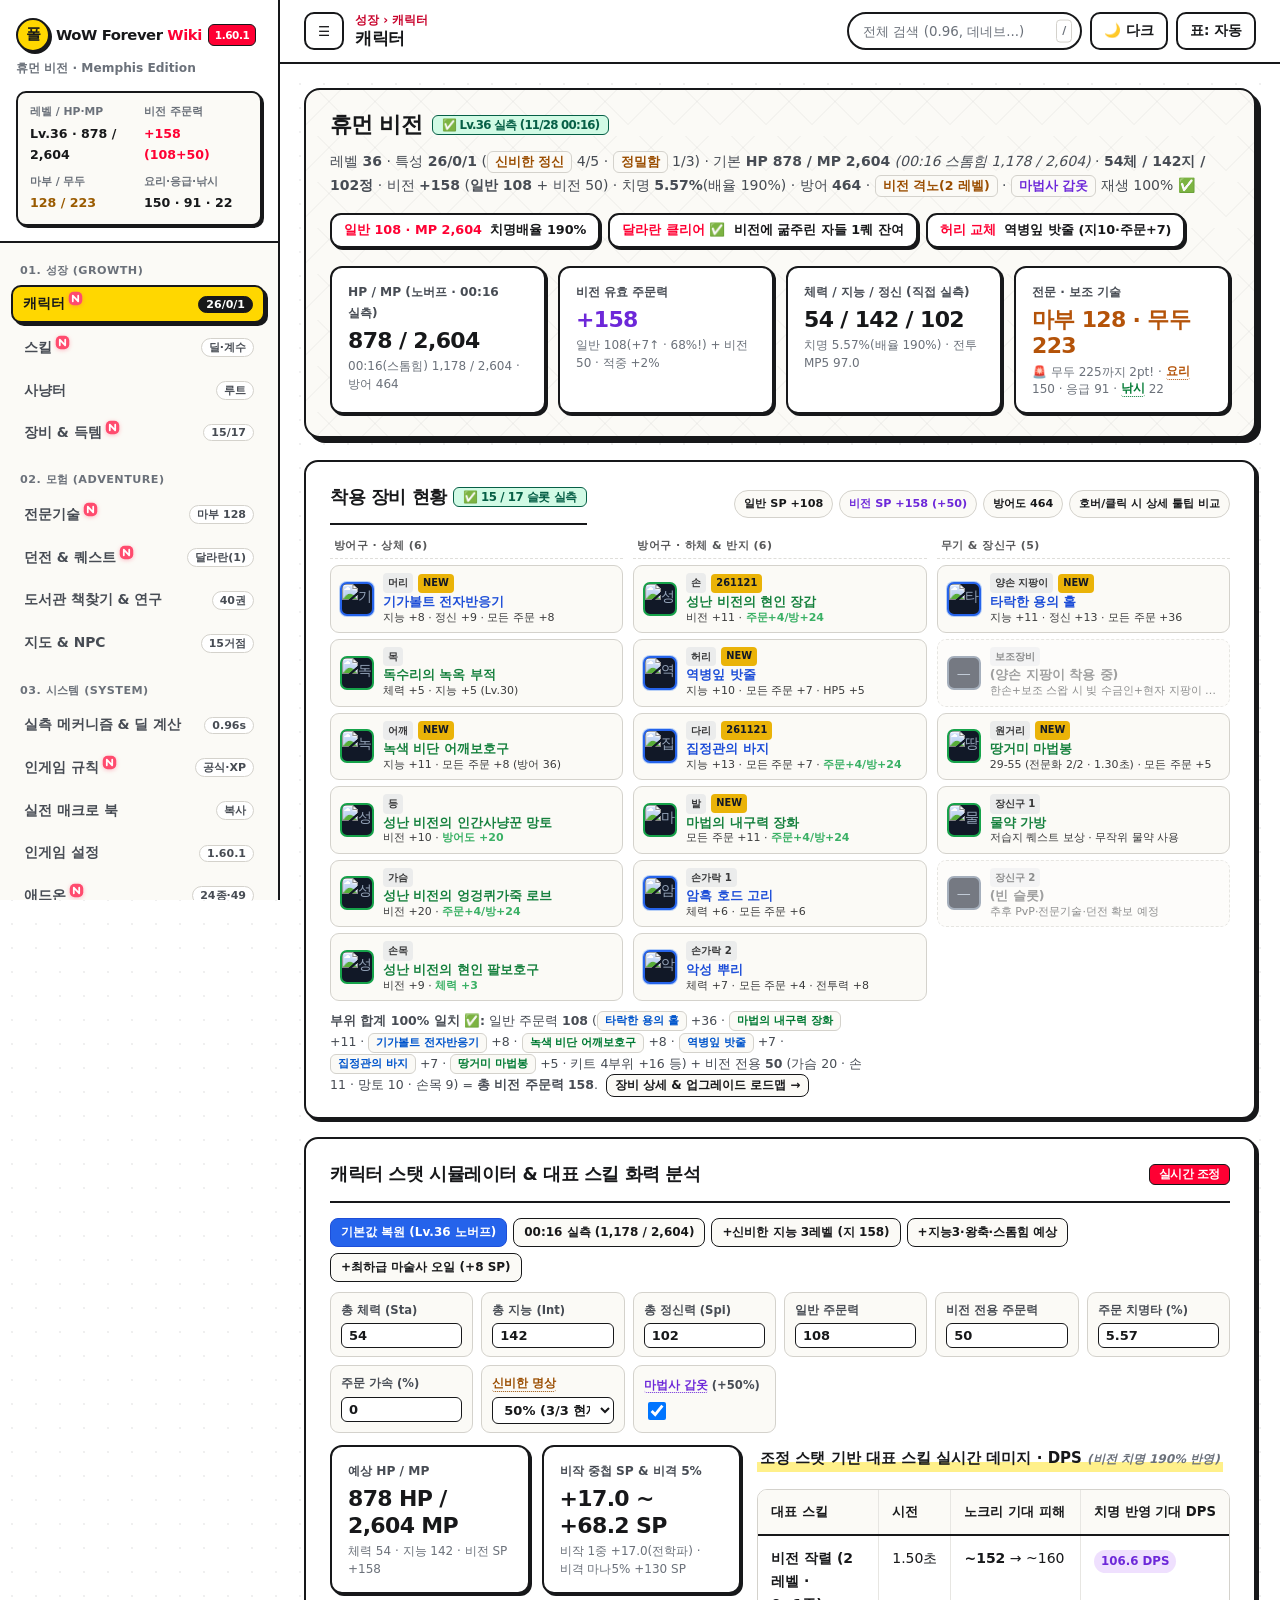
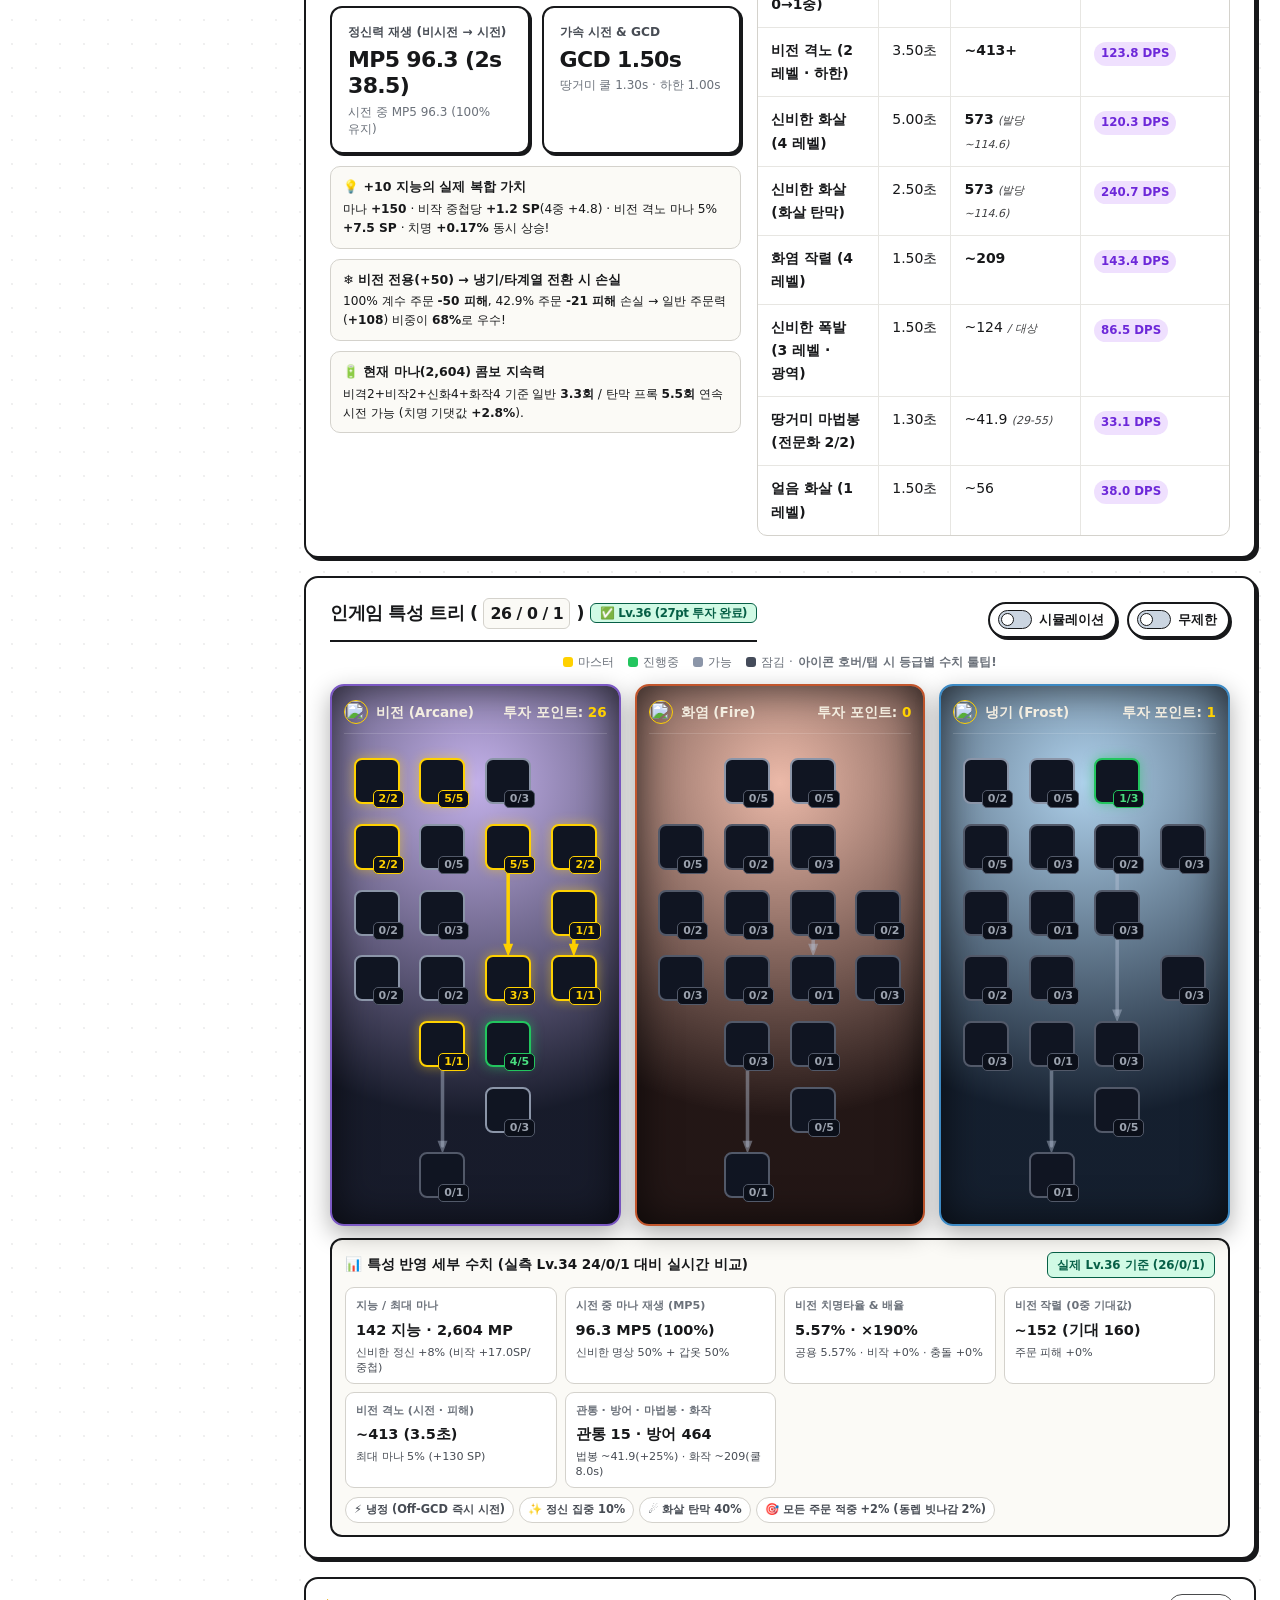
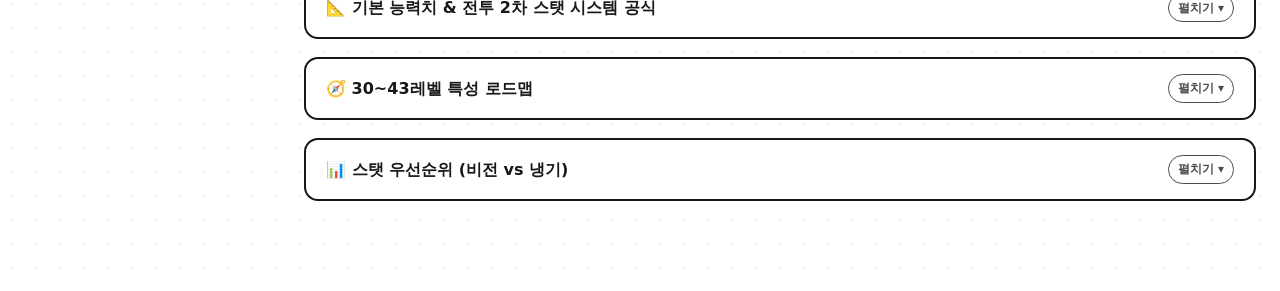
==== commit 63da1da3: "sync(char): Lv.36 26/0/1 실측 반영 (역병잎 밧줄·일반 SP 108·MP 2,604·달라란 클리어/1퀘 잔여·무두 223)" ====
--- a/dashboard.html
+++ b/dashboard.html
@@ -37,9 +37,9 @@
       </div>
       <div class="brand-sub">휴먼 비전 · Memphis Edition</div>
       <div class="char-mini">
-        <div class="stat-cell"><span class="k">레벨 / HP·MP</span><span class="v">Lv.35 · 850 / 2,358</span></div>
-        <div class="stat-cell"><span class="k">비전 주문력</span><span class="v arcane">+168 (101+67)</span></div>
-        <div class="stat-cell"><span class="k">마부 / 무두</span><span class="v gold">128 / 210</span></div>
+        <div class="stat-cell"><span class="k">레벨 / HP·MP</span><span class="v">Lv.36 · 878 / 2,604</span></div>
+        <div class="stat-cell"><span class="k">비전 주문력</span><span class="v arcane">+158 (108+50)</span></div>
+        <div class="stat-cell"><span class="k">마부 / 무두</span><span class="v gold">128 / 223</span></div>
         <div class="stat-cell"><span class="k">요리·응급·낚시</span><span class="v">150 · 91 · 22</span></div>
       </div>
     </div>
@@ -48,7 +48,7 @@
       <div class="nav-group">
         <div class="nav-group-label">01. 성장 (Growth)</div>
         <button class="nav-btn active" data-tab="tab-talent" data-group="성장" data-title="캐릭터" onclick="openTab('tab-talent', this)">
-          <span>캐릭터</span><span class="pill">25/0/1</span>
+          <span>캐릭터</span><span class="pill">26/0/1</span>
         </button>
         <button class="nav-btn" data-tab="tab-skills" data-group="성장" data-title="스킬" onclick="openTab('tab-skills', this)">
           <span>스킬</span><span class="pill">딜·계수</span>
@@ -67,7 +67,7 @@
           <span>전문기술</span><span class="pill">마부 128</span>
         </button>
         <button class="nav-btn" data-tab="tab-quests" data-group="모험" data-title="던전 &amp; 퀘스트 (달라란 · 놈리건 · 5인 던전)" onclick="openTab('tab-quests', this)">
-          <span>던전 &amp; 퀘스트</span><span class="pill">달라란</span>
+          <span>던전 &amp; 퀘스트</span><span class="pill">달라란(1)</span>
         </button>
         <button class="nav-btn" data-tab="tab-books" data-group="모험" data-title="도서관 책 찾기 &amp; 연구/두루마리" onclick="openTab('tab-books', this)">
           <span>도서관 책찾기 &amp; 연구</span><span class="pill">40권</span>
@@ -176,20 +176,20 @@
         <div class="hero-deck">
           <div class="hero-top">
             <div class="hero-id">
-              <h2>휴먼 비전 <span class="badge verified">✅ Lv.35 실측 (11/26 12:45)</span></h2>
-              <p>레벨 <strong>35</strong> · 특성 <strong>25/0/1</strong> (<code>신비한 정신</code> 3/5 · <code>정밀함</code> 1/3) · 기본 <strong>HP 850 / MP 2,358</strong> <em>(12:45 왕축+스톰힘 1,200 / 2,538)</em> · <strong>53체 / 127지 / 100정</strong> · 비전 <strong>+168</strong> (<strong>일반 101</strong> + 비전 67) · 치명 <strong>5.21%</strong>(왕축 5.59% · 배율 180%) · 방어 <strong>463</strong>(왕축 467) · <code>마법사 갑옷</code> 재생 100% ✅</p>
+              <h2>휴먼 비전 <span class="badge verified">✅ Lv.36 실측 (11/28 00:16)</span></h2>
+              <p>레벨 <strong>36</strong> · 특성 <strong>26/0/1</strong> (<code>신비한 정신</code> 4/5 · <code>정밀함</code> 1/3) · 기본 <strong>HP 878 / MP 2,604</strong> <em>(00:16 스톰힘 1,178 / 2,604)</em> · <strong>54체 / 142지 / 102정</strong> · 비전 <strong>+158</strong> (<strong>일반 108</strong> + 비전 50) · 치명 <strong>5.57%</strong>(배율 190%) · 방어 <strong>464</strong> · <code>비전 격노(2 레벨)</code> · <code>마법사 갑옷</code> 재생 100% ✅</p>
             </div>
             <div class="hero-actions">
-              <button class="action-chip" onclick="openTab('tab-skills')"><strong>일반 101 · 비전 +168</strong> 치명배율 180%</button>
-              <button class="action-chip" onclick="openTab('tab-quests')"><strong>달라란 · 수도원</strong> 놈리건 완전 졸업 ✅</button>
-              <button class="action-chip" onclick="openTab('tab-gear')"><strong>발 교체</strong> 마법의 내구력 장화 (모든 주문 +15)</button>
+              <button class="action-chip" onclick="openTab('tab-skills')"><strong>일반 108 · MP 2,604</strong> 치명배율 190%</button>
+              <button class="action-chip" onclick="openTab('tab-quests')"><strong>달라란 클리어 ✅</strong> 비전에 굶주린 자들 1퀘 잔여</button>
+              <button class="action-chip" onclick="openTab('tab-gear')"><strong>허리 교체</strong> 역병잎 밧줄 (지10·주문+7)</button>
             </div>
           </div>
           <div class="kpi-grid" style="margin-bottom:0;">
-            <div class="kpi"><div class="label">HP / MP (노버프 · 12:45 실측)</div><div class="val">850 / 2,358</div><div class="sub">12:45(왕축+스톰힘) 1,200 / 2,538 · 방어 463</div></div>
-            <div class="kpi"><div class="label">비전 유효 주문력</div><div class="val" style="color:var(--arcane);">+168</div><div class="sub">일반 101(+15↑ · 60%!) + 비전 67 · 적중 +2%</div></div>
-            <div class="kpi"><div class="label">체력 / 지능 / 정신 (노버프 확정)</div><div class="val">53 / 127 / 100</div><div class="sub">12:45 왕축 58/139/110 · 치명 5.21%(배율 180%)</div></div>
-            <div class="kpi"><div class="label">전문 · 보조 기술</div><div class="val" style="color:var(--gold);">마부 128 · 무두 210</div><div class="sub">요리 150 · 응급 91 · 낚시 22</div></div>
+            <div class="kpi"><div class="label">HP / MP (노버프 · 00:16 실측)</div><div class="val">878 / 2,604</div><div class="sub">00:16(스톰힘) 1,178 / 2,604 · 방어 464</div></div>
+            <div class="kpi"><div class="label">비전 유효 주문력</div><div class="val" style="color:var(--arcane);">+158</div><div class="sub">일반 108(+7↑ · 68%!) + 비전 50 · 적중 +2%</div></div>
+            <div class="kpi"><div class="label">체력 / 지능 / 정신 (직접 실측)</div><div class="val">54 / 142 / 102</div><div class="sub">치명 5.57%(배율 190%) · 전투 MP5 97.0</div></div>
+            <div class="kpi"><div class="label">전문 · 보조 기술</div><div class="val" style="color:var(--gold);">마부 128 · 무두 223</div><div class="sub">🚨 무두 225까지 2pt! · 요리 150 · 응급 91 · 낚시 22</div></div>
           </div>
         </div>
 
@@ -198,9 +198,9 @@
           <div class="equip-doll-head">
             <h2 style="margin:0;">착용 장비 현황 <span class="badge verified">✅ 15 / 17 슬롯 실측</span></h2>
             <div class="equip-doll-summary">
-              <span class="equip-pill">일반 SP +101</span>
-              <span class="equip-pill" style="color:var(--arcane);">비전 SP +168 (+67)</span>
-              <span class="equip-pill">방어도 463</span>
+              <span class="equip-pill">일반 SP +108</span>
+              <span class="equip-pill" style="color:var(--arcane);">비전 SP +158 (+50)</span>
+              <span class="equip-pill">방어도 464</span>
               <span class="equip-pill">호버/클릭 시 상세 툴팁 비교</span>
             </div>
           </div>
@@ -266,12 +266,12 @@
                   <div class="equip-stat">비전 +11 &middot; <span class="equip-ench">주문+4/방+24</span></div>
                 </div>
               </div>
-              <div class="equip-slot q-uncommon" data-wow="성난 비전의 마술사 장식띠" tabindex="0">
-                <div class="equip-ico-wrap"><img src="https://wow.zamimg.com/images/wow/icons/large/inv_belt_03.jpg" alt="성난 비전의 마술사 장식띠" loading="lazy"></div>
+              <div class="equip-slot q-rare" data-wow="역병잎 밧줄" tabindex="0">
+                <div class="equip-ico-wrap"><img src="https://wow.zamimg.com/images/wow/icons/large/inv_belt_03.jpg" alt="역병잎 밧줄" loading="lazy"></div>
                 <div class="equip-meta">
                   <div class="equip-top-row"><span class="equip-slot-lbl">허리</span><span class="equip-new-tag">NEW</span></div>
-                  <div class="equip-name">성난 비전의 마술사 장식띠</div>
-                  <div class="equip-stat">비전 +17 (방어도 29)</div>
+                  <div class="equip-name">역병잎 밧줄</div>
+                  <div class="equip-stat">지능 +10 &middot; 모든 주문 +7 &middot; HP5 +5</div>
                 </div>
               </div>
               <div class="equip-slot q-rare" data-wow="집정관의 바지" tabindex="0">
@@ -352,7 +352,7 @@
             </div>
           </div>
           <p style="margin:9px 0 0; font-size:12.5px; color:var(--rd-ink-2);">
-            <strong>부위 합계 100% 일치 ✅:</strong> 일반 주문력 <strong>101</strong> (<code>타락한 용의 홀</code> +36 · <code>마법의 내구력 장화</code> +11 · <code>기가볼트 전자반응기</code> +8 · <code>녹색 비단 어깨보호구</code> +8 · <code>땅거미 마법봉</code> +5 · 키트 4부위 +16 포함) + 비전 전용 <strong>67</strong> (<code>성난 비전의 마술사 장식띠</code> +17 반영) = <strong>총 비전 주문력 168</strong>. <button class="sim-btn" style="padding:2px 8px;font-size:12px;margin-left:4px;" onclick="openTab('tab-gear')">장비 상세 &amp; 업그레이드 로드맵 &rarr;</button>
+            <strong>부위 합계 100% 일치 ✅:</strong> 일반 주문력 <strong>108</strong> (<code>타락한 용의 홀</code> +36 · <code>마법의 내구력 장화</code> +11 · <code>기가볼트 전자반응기</code> +8 · <code>녹색 비단 어깨보호구</code> +8 · <code>역병잎 밧줄</code> +7 · <code>집정관의 바지</code> +7 · <code>땅거미 마법봉</code> +5 · 키트 4부위 +16 등) + 비전 전용 <strong>50</strong> (가슴 20 · 손 11 · 망토 10 · 손목 9) = <strong>총 비전 주문력 158</strong>. <button class="sim-btn" style="padding:2px 8px;font-size:12px;margin-left:4px;" onclick="openTab('tab-gear')">장비 상세 &amp; 업그레이드 로드맵 &rarr;</button>
           </p>
         </div>
 
@@ -361,21 +361,21 @@
           <h2>캐릭터 스탯 시뮬레이터 &amp; 대표 스킬 화력 분석 <span class="badge arcane">실시간 조정</span></h2>
           <div class="sim-toolbar" style="margin-top:0;">
             <div class="sim-toolbar-left">
-              <button class="sim-btn primary" onclick="applyCharPreset('base')">기본값 복원 (Lv.35 노버프)</button>
-              <button class="sim-btn" onclick="applyCharPreset('snap1245')">12:45 실측 (1,200 / 2,538)</button>
-              <button class="sim-btn" onclick="applyCharPreset('intbuff')">+신비한 지능 3레벨 (지 143)</button>
+              <button class="sim-btn primary" onclick="applyCharPreset('base')">기본값 복원 (Lv.36 노버프)</button>
+              <button class="sim-btn" onclick="applyCharPreset('snap0016')">00:16 실측 (1,178 / 2,604)</button>
+              <button class="sim-btn" onclick="applyCharPreset('intbuff')">+신비한 지능 3레벨 (지 158)</button>
               <button class="sim-btn" onclick="applyCharPreset('fullbuff')">+지능3·왕축·스톰힘 예상</button>
               <button class="sim-btn" onclick="applyCharPreset('oil')">+최하급 마술사 오일 (+8 SP)</button>
             </div>
           </div>
 
           <div class="stat-input-grid">
-            <label class="stat-field"><span>총 체력 (Sta)</span><input type="number" id="stSta" value="53" min="10" max="1000" oninput="updateCharStatLab()"></label>
-            <label class="stat-field"><span>총 지능 (Int)</span><input type="number" id="stInt" value="127" min="10" max="1000" oninput="updateCharStatLab()"></label>
-            <label class="stat-field"><span>총 정신력 (Spi)</span><input type="number" id="stSpi" value="100" min="10" max="1000" oninput="updateCharStatLab()"></label>
-            <label class="stat-field"><span>일반 주문력</span><input type="number" id="stGenSp" value="101" min="0" max="1500" oninput="updateCharStatLab()"></label>
-            <label class="stat-field"><span>비전 전용 주문력</span><input type="number" id="stArcSp" value="67" min="0" max="1500" oninput="updateCharStatLab()"></label>
-            <label class="stat-field"><span>주문 치명타 (%)</span><input type="number" id="stCrit" value="5.21" step="0.01" min="0" max="100" oninput="updateCharStatLab()"></label>
+            <label class="stat-field"><span>총 체력 (Sta)</span><input type="number" id="stSta" value="54" min="10" max="1000" oninput="updateCharStatLab()"></label>
+            <label class="stat-field"><span>총 지능 (Int)</span><input type="number" id="stInt" value="142" min="10" max="1000" oninput="updateCharStatLab()"></label>
+            <label class="stat-field"><span>총 정신력 (Spi)</span><input type="number" id="stSpi" value="102" min="10" max="1000" oninput="updateCharStatLab()"></label>
+            <label class="stat-field"><span>일반 주문력</span><input type="number" id="stGenSp" value="108" min="0" max="1500" oninput="updateCharStatLab()"></label>
+            <label class="stat-field"><span>비전 전용 주문력</span><input type="number" id="stArcSp" value="50" min="0" max="1500" oninput="updateCharStatLab()"></label>
+            <label class="stat-field"><span>주문 치명타 (%)</span><input type="number" id="stCrit" value="5.57" step="0.01" min="0" max="100" oninput="updateCharStatLab()"></label>
             <label class="stat-field"><span>주문 가속 (%)</span><input type="number" id="stHaste" value="0" min="0" max="200" oninput="updateCharStatLab()"></label>
             <label class="stat-field"><span>신비한 명상</span>
               <select id="stMed" onchange="updateCharStatLab()">
@@ -392,9 +392,9 @@
             <!-- Left: Live Stat Outputs & Insights -->
             <div>
               <div class="kpi-grid" style="grid-template-columns:repeat(2,minmax(0,1fr)); margin-bottom:10px;">
-                <div class="kpi"><div class="label">예상 HP / MP</div><div class="val" id="outStaInt">850 HP / 2,358 MP</div><div class="sub" id="outStaIntSub">체력 53 · 지능 127 · 비전 SP +168</div></div>
-                <div class="kpi"><div class="label">비작 중첩 SP &amp; 비격 5%</div><div class="val" id="outIntScale">+15.2 ~ +61.0 SP</div><div class="sub" id="outIntCritSub">비작 1중 +15.2(전학파) · 비격 +118 SP</div></div>
-                <div class="kpi"><div class="label">정신력 재생 (비시전 &rarr; 시전)</div><div class="val" id="outSpiRegen">MP5 95.0 (2s 38.0)</div><div class="sub" id="outSpiCombat">전투 MP5 95.0 (100% 유지)</div></div>
+                <div class="kpi"><div class="label">예상 HP / MP</div><div class="val" id="outStaInt">878 HP / 2,604 MP</div><div class="sub" id="outStaIntSub">체력 54 · 지능 142 · 비전 SP +158</div></div>
+                <div class="kpi"><div class="label">비작 중첩 SP &amp; 비격 5%</div><div class="val" id="outIntScale">+17.0 ~ +68.2 SP</div><div class="sub" id="outIntCritSub">비작 1중 +17.0(전학파) · 비격 +130 SP</div></div>
+                <div class="kpi"><div class="label">정신력 재생 (비시전 &rarr; 시전)</div><div class="val" id="outSpiRegen">MP5 97.0 (2s 38.8)</div><div class="sub" id="outSpiCombat">전투 MP5 97.0 (100% 유지)</div></div>
                 <div class="kpi"><div class="label">가속 시전 &amp; GCD</div><div class="val" id="outHasteGcd">GCD 1.50s</div><div class="sub" id="outHasteCap">땅거미 1.30s · 하한 1.00s</div></div>
               </div>
               <div class="insight-grid" id="charInsightsMount"></div>
@@ -402,7 +402,7 @@
 
             <!-- Right: Representative Skill Damage & DPS Table driven by adjusted stats -->
             <div>
-              <h3 style="margin-top:0;">조정 스탯 기반 대표 스킬 실시간 데미지 · DPS <em style="font-size:12px;font-weight:600;color:var(--rd-ink-3);">(비전 치명 180% 반영)</em></h3>
+              <h3 style="margin-top:0;">조정 스탯 기반 대표 스킬 실시간 데미지 · DPS <em style="font-size:12px;font-weight:600;color:var(--rd-ink-3);">(비전 치명 190% 반영)</em></h3>
               <div class="table-wrap">
                 <table>
                   <thead>
@@ -418,7 +418,7 @@
         <!-- 3. FULL 3-TREE IN-GAME TALENT SIMULATOR (3 COLS ON WIDE, TABBED ON HALF-SCREEN) -->
         <div class="card">
           <div class="talent-card-head">
-            <h2>인게임 특성 트리 (<code id="igBuildSummary">24 / 0 / 1</code>) <span class="badge verified" id="igModeBadge">✅ Lv.34 (25pt 투자 완료)</span></h2>
+            <h2>인게임 특성 트리 (<code id="igBuildSummary">26 / 0 / 1</code>) <span class="badge verified" id="igModeBadge">✅ Lv.36 (27pt 투자 완료)</span></h2>
             <div class="talent-toggle-bar">
               <label class="memphis-switch" title="특성 포인트를 직접 투자하고 빼며 세부 수치 변화를 실시간 시뮬레이션합니다">
                 <input type="checkbox" id="talentSimToggle" onchange="toggleTalentSim(this.checked)">
@@ -435,7 +435,7 @@
 
           <div class="talent-sim-bar" id="talentSimBar">
             <div class="talent-sim-meta">
-              <span id="talentSimPtsText">투자: <strong>25</strong> / 51pt <small>(Lv.34 실측 · 24/0/1)</small></span>
+              <span id="talentSimPtsText">투자: <strong>27</strong> / 51pt <small>(Lv.36 실측 · 26/0/1)</small></span>
               <span style="opacity:0.75; font-size:12px;" id="talentSimHint">클릭 +1 · 우클릭 -1 (모바일: 아래 +/- 선택)</span>
             </div>
             <div class="talent-sim-actions">
@@ -443,7 +443,7 @@
                 <button type="button" class="sim-dir-btn active" id="simDirAdd" onclick="setTalentClickDir(1)">+ 찍기</button>
                 <button type="button" class="sim-dir-btn" id="simDirSub" onclick="setTalentClickDir(-1)">- 빼기</button>
               </div>
-              <button type="button" class="sim-btn primary" onclick="resetTalentSimToActual()">내 Lv.34 복원 (25pt)</button>
+              <button type="button" class="sim-btn primary" onclick="resetTalentSimToActual()">내 Lv.36 복원 (27pt)</button>
               <button type="button" class="sim-btn" onclick="clearTalentSimAll()">초기화 (0pt)</button>
             </div>
           </div>
@@ -451,7 +451,7 @@
           <div class="talent-spec-tabs mobile-only-tabs" role="tablist" aria-label="마법사 특성 트리 전환">
             <button class="spec-tab-btn active" data-spec="arcane" onclick="switchTalentTree('arcane', this)">
               <img src="https://wow.zamimg.com/images/wow/icons/large/spell_arcane_blast.jpg" alt="">
-              <span>비전</span><span class="spec-pts" id="specTabPts-arcane">24</span>
+              <span>비전</span><span class="spec-pts" id="specTabPts-arcane">26</span>
             </button>
             <button class="spec-tab-btn" data-spec="fire" onclick="switchTalentTree('fire', this)">
               <img src="https://wow.zamimg.com/images/wow/icons/large/spell_fire_fireball.jpg" alt="">
@@ -516,8 +516,8 @@
               <ol style="margin-top:0;">
                 <li><strong>Lv.30 (21pt — 완료 ✅):</strong> <code>신비한 명상</code> <strong>3/3 마스터 완료</strong> &rarr; 시전 중 정신력 마나 재생 <strong>50%</strong> 유지.</li>
                 <li><strong>Lv.31 (22pt — 완료 ✅):</strong> 5티어 2열 <strong><code>냉정</code> (1/1)</strong> 습득 완료! 3.5초 시전 <code>비전 격노</code>를 Off-GCD 즉시 시전으로 압축!</li>
-                <li><strong>Lv.32~34 (25pt — 완료 ✅ 24/0/1):</strong> <strong><code>신비한 정신</code> 2/5</strong>(지능 +4% · 비전 치명 배율 170%) + 냉기 1티어 <strong><code>정밀함</code> 1/3</strong>(모든 학파 주문 적중 +2%) 완료!</li>
-                <li><strong>Lv.35~36 (26~27pt 추천 ⭐):</strong> <code>정밀함</code> <strong>2/3</strong>(동레벨 4% 만적중) 또는 <code>신비한 정신</code> 3/5 투자 후 <code>신비한 불안정성</code> 3/3 (피해·치명 +3%) &rarr; <strong>Lv.41 <code>신비의 마법 강화</code></strong> 완성.</li>
+                <li><strong>Lv.32~36 (27pt — 완료 ✅ 26/0/1):</strong> <strong><code>신비한 정신</code> 4/5</strong>(지능 +8% · 비전 치명 배율 190%) + 냉기 1티어 <strong><code>정밀함</code> 1/3</strong>(모든 학파 주문 적중 +2%) 완료!</li>
+                <li><strong>Lv.37~41 (28~32pt 추천 ⭐):</strong> <code>신비한 정신</code> <strong>5/5</strong>(지능 +10% · 배율 200%) &rarr; <code>신비한 불안정성</code> 3/3 (피해·치명 +3%) &rarr; <strong>Lv.41 <code>신비의 마법 강화</code></strong> 완성 후 <code>정밀함</code> 2~3/3 마무리. <em>(동렙 만적중을 먼저 원하면 Lv.37에 <code>정밀함</code> 2/3 선투자 가능)</em></li>
               </ol>
             </div>
           </details>
@@ -551,7 +551,7 @@
           <div class="rot-buff-bar">
             <label class="rot-toggle-chip"><input type="checkbox" id="rotHasteCb" onchange="updateAllSim()"> 스톰윈드의 힘 (+15% 가속)</label>
             <label class="rot-toggle-chip"><input type="checkbox" id="rotOilCb" onchange="updateAllSim()"> 최하급 마술사 오일 (+8 SP)</label>
-            <span class="rot-sp-pill" id="rotEffectivePill">비전 SP +160 · 일반 +86 (비작 전학파 +14.8/중)</span>
+            <span class="rot-sp-pill" id="rotEffectivePill">비전 SP +158 · 일반 +108 (비작 전학파 +17.0/중)</span>
           </div>
 
           <h3>1) 스킬 자원 &amp; DPS <em style="font-weight:600; font-size:12px; opacity:0.8;">(각 스킬별 <code>비작 중첩</code> 버튼 클릭으로 개별 중첩 ON/OFF 전환 · 주문력 계수로 스왑 손실 확인)</em></h3>
@@ -712,11 +712,11 @@
       <section id="tab-gear" class="tab">
         <!-- 1. INTEGRATED UPGRADE SUMMARY BANNER -->
         <div class="callout verified" style="margin-top:0;">
-          <strong>✨ 최근 장비 업그레이드 요약 (15 / 17 슬롯 장착 · Lv.35)</strong><br>
-          <span style="font-size:13.2px;"><strong>기본 HP 850 / MP 2,358</strong> <em>(12:45 왕축+스톰힘 1,200 / 2,538)</em> <strong>· 일반 주문력 101 (+15↑) + 비전 전용 67 = 총 비전 +168 (+4↑)</strong> (체 53 · 지 127 · 정 100 · 방어 463)</span>
+          <strong>✨ 최근 장비 업그레이드 요약 (15 / 17 슬롯 장착 · Lv.36)</strong><br>
+          <span style="font-size:13.2px;"><strong>기본 HP 878 / MP 2,604</strong> <em>(00:16 스톰힘 1,178 / 2,604)</em> <strong>· 일반 주문력 108 (+7↑ · 68%!) + 비전 전용 50 = 총 비전 +158</strong> (체 54 · 지 142 · 정 102 · 방어 464)</span>
           <div class="gear-summary-list">
-            <span class="gear-summary-chip">발 <code>마법의 내구력 장화</code> <strong>모든 주문 +11 + 키트 주문+4/방+24</strong> (일반 SP 101 돌파! ✅)</span>
-            <span class="gear-summary-chip">허리 <code>성난 비전의 마술사 장식띠</code> <strong>비전 +17 · 방어 29</strong></span>
+            <span class="gear-summary-chip">허리 <code>역병잎 밧줄</code> <strong>지+10 · 모든 주문 +7 · HP5 +5</strong> (달라란 득템 · +2.25 EP ✅)</span>
+            <span class="gear-summary-chip">발 <code>마법의 내구력 장화</code> <strong>모든 주문 +11 + 키트 주문+4/방+24</strong></span>
             <span class="gear-summary-chip">머리 <code>기가볼트 전자반응기</code> <strong>지+8 · 정+9 · 모든 주문 +8</strong> (놈리건 졸업 ✅)</span>
             <span class="gear-summary-chip">어깨 <code>녹색 비단 어깨보호구</code> <strong>지+11 · 모든 주문 +8</strong></span>
           </div>
@@ -738,7 +738,7 @@
                 <tr><td><strong>가슴</strong></td><td><strong><code>성난 비전의 엉겅퀴가죽 로브</code></strong> (고급 · ID:14204)</td><td>&mdash;</td><td><strong>비전 +20</strong></td><td><span class="badge verified">키트 적용: 주문력 +4 · 방어도 +24 ✅</span></td></tr>
                 <tr><td><strong>손목</strong></td><td><code>성난 비전의 현인 팔보호구</code> (i28 · Lv.23)</td><td>&mdash;</td><td>비전 +9</td><td><span class="badge verified">마부 적용: 체력 +3 ✅</span> (업글 추천: <code>손목 - 하급 체력</code> +4 / <code>손목 - 체력</code> +6)</td></tr>
                 <tr><td><strong>손</strong></td><td><strong><code>성난 비전의 현인 장갑</code></strong> (i29 · Lv.24 · 방어 26)</td><td>&mdash;</td><td><strong>비전 +11</strong></td><td><span class="badge verified">키트 적용: 주문력 +4 · 방어도 +24 ✅</span></td></tr>
-                <tr><td><strong>허리</strong></td><td><strong><code>성난 비전의 마술사 장식띠</code></strong> (i39 · Lv.34 · 방어 29)</td><td>&mdash;</td><td><strong>비전 +17</strong></td><td><span class="badge">부여 불가 (마부·키트 불가 부위)</span></td></tr>
+                <tr><td><strong>허리</strong></td><td><strong><code>역병잎 밧줄</code></strong> (희귀 · i34 · Lv.29 · 방어 28)</td><td><strong>지능 +10</strong></td><td><strong>모든 주문 +7 &middot; HP5 +5</strong></td><td><span class="badge">부여 불가 (마부·키트 불가 부위)</span></td></tr>
                 <tr><td><strong>다리</strong></td><td><strong><code>집정관의 바지</code></strong> (희귀 · i29 · 방어 41)</td><td><strong>지능 +13</strong></td><td><strong>모든 주문 +7</strong></td><td><span class="badge verified">키트 적용: 주문력 +4 · 방어도 +24 ✅</span></td></tr>
                 <tr><td><strong>발</strong></td><td><strong><code>마법의 내구력 장화</code></strong> (고급 · i31 · Lv.26 · 방어 30)</td><td>&mdash;</td><td><strong>모든 주문 +11</strong></td><td><span class="badge verified">키트 적용: 주문력 +4 · 방어도 +24 ✅</span></td></tr>
                 <tr><td><strong>손가락 1</strong></td><td><strong><code>암흑 호드 고리</code></strong> (희귀 · i26 · Lv.21)</td><td><strong>체력 +6</strong></td><td><strong>모든 주문 +6</strong></td><td><span class="badge">부여 불가 (마부·키트 불가 부위)</span></td></tr>
@@ -837,6 +837,10 @@
             <summary>📦 과거 장비 변경 아카이브 &amp; 참고 기록</summary>
             <div class="fold-body">
               <div class="callout" style="margin-top:0;">
+                <strong>2026-11-28 (Lv.36 달라란 도시 클리어 · 허리 교체):</strong>
+                <ul class="gear-review-list" style="margin-top:6px; margin-bottom:10px;">
+                  <li><strong>허리 (00:16):</strong> <code>성난 비전의 마술사 장식띠</code>(비전+17 · 12.75 EP) &rarr; <code>역병잎 밧줄</code> (달라란 <code>지옥의 고대정령</code> 드랍 · <strong>지+10 · 모든 주문 +7 · HP5 +5 · 15.00 EP</strong> &rarr; <strong>일반 SP 108 · MP 2,604</strong> 달성 ✅)</li>
+                </ul>
                 <strong>2026-11-26 (Lv.35 놈리건 완전 졸업 · 발 &amp; 허리 교체):</strong>
                 <ul class="gear-review-list" style="margin-top:6px; margin-bottom:10px;">
                   <li><strong>발 (12:45):</strong> <code>성난 비전의 현인 장화</code>(비전+11 · 키트 체+4/방+32) &rarr; <code>마법의 내구력 장화</code> (<strong>모든 주문 +11</strong> + <code>신비한 고급 방어구 키트</code> 주문+4/방+24 &rarr; <strong>일반 SP 101 돌파 · 총 비전 +168</strong> 달성 ✅)</li>
@@ -877,7 +881,7 @@
           <div class="kpi"><div class="label">마법부여</div><div class="val" style="color: var(--arcane);">128 / 150</div><div class="sub">전환 전 추출 부캐 · 오일 여분 권장</div></div>
           <div class="kpi"><div class="label">재봉 전환 판단</div><div class="val" style="color: var(--verified);">지금 전환 추천 ✅</div><div class="sub">리넨 10c 매수 완료! 잔여 실지출 ~1.1G</div></div>
           <div class="kpi"><div class="label">보유 재봉 재료</div><div class="val" style="color: var(--verified);">양모126 · 비단33</div><div class="sub">리넨 10c 확보 · 양모 두루마리1 · 진줏빛 도안 ✅</div></div>
-          <div class="kpi"><div class="label">무두질 / 보조 기술</div><div class="val">210 / 150</div><div class="sub">무두 210(대가 승급 가능) · 응급 91 · 낚시 22</div></div>
+          <div class="kpi"><div class="label">무두질 / 보조 기술</div><div class="val">223 / 150</div><div class="sub">🚨 무두 225까지 2pt! · 응급 91 · 낚시 22</div></div>
         </div>
 
         <div class="prof-toggle-bar">
@@ -929,7 +933,7 @@
               <p class="prose-note" style="margin-top:0; font-size:13.2px; color:var(--rd-ink-2);">
                 우선순위: <strong>1. 주문력</strong>(모든 주문 1.00 &gt; 비전 0.75) &gt; <strong>2. 지능</strong>(0.80 &middot; 냉법 전환 레버리지) &gt; <strong>3. 체력</strong>(0.45) &gt; <strong>4. 정신력</strong>(0.25)입니다.<br>
                 현 부위 주문력 대비 <strong>-7 이상 급감</strong>하거나 EP 역전인 장비는 보류 처리했고, 구간 카드는 <strong>+ΔEP &amp; 가성비 순</strong>으로 정렬했습니다.<br>
-                아이템명을 호버·탭하면 현재 Lv.35 장비 대비 세부 비교 툴팁이 열립니다. (<a href="https://wowf.io/ko/professions/tailoring" target="_blank">WOWF.IO</a> &middot; Forever 1.60.1 DB)
+                아이템명을 호버·탭하면 현재 Lv.36 장비 대비 세부 비교 툴팁이 열립니다. (<a href="https://wowf.io/ko/professions/tailoring" target="_blank">WOWF.IO</a> &middot; Forever 1.60.1 DB)
               </p>
 
               <!-- Horizontal Interactive Stepper (Dedicated Top Dot Rail - Zero Line Overflow) -->
@@ -1045,8 +1049,8 @@
 
                   <div class="tailor-item-card">
                     <div class="tailor-item-top"><span><code>별장식 허리띠</code> <span class="tailor-slot-tag">허리</span></span><strong>원가 1.3G <span class="tailor-slot-tag">경매 6s</span></strong></div>
-                    <div class="tailor-item-meta"><span class="badge db">냉법 스왑</span><span class="badge arcane">14.00 EP (+1.25)</span><span class="badge">BoE · Lv.35 / 숙련 165</span></div>
-                    <div class="tailor-stat-line"><strong>능력치:</strong> 정신력 +4 &middot; <strong>모든 주문 +13</strong> (지능 0 &middot; 비전 -4로 비전 시 보류, 냉법 전환용 6s 선확보 추천)</div>
+                    <div class="tailor-item-meta"><span class="badge db">보류 · 주문력 스왑</span><span class="badge">14.00 EP (-1.00)</span><span class="badge">BoE · Lv.35 / 숙련 165</span></div>
+                    <div class="tailor-stat-line"><strong>능력치:</strong> 정신력 +4 &middot; <strong>모든 주문 +13</strong> (현 <code>역병잎 밧줄</code> 15.00 EP 대비 지능 -10이라 보류, 순수 주문력 스왑 시만 6s)</div>
                     <div class="tailor-mat-list">
                       <div class="tailor-mat-row"><span><code>마법 두루마리</code> &times; 4 (20장)</span><span>@5.2s &rarr; 1G</span></div>
                       <div class="tailor-mat-row"><span><code>질긴 가죽</code> &times; 4 + <code>황수정</code> 1 + <code>철제 죔쇠</code> 1</span><span>8.8s + 7.3s + 8.4s</span></div>
@@ -1534,12 +1538,12 @@
 
           <!-- 3. SKINNING -->
           <details class="fold-card">
-            <summary><span>🐺 <strong>무두질 (Skinning)</strong> <span class="badge verified">210 / 225</span></span></summary>
+            <summary><span>🐺 <strong>무두질 (Skinning)</strong> <span class="badge warn">223 / 225 🚨</span></span></summary>
             <div class="fold-body">
-              <div class="callout gold" style="margin-top:0;">
+              <div class="callout warn" style="margin-top:0;">
                 <div class="callout-prose">
-                  <strong>핵심 공식 (숙련 ÷ 5 = 채집 가능 최대 야수 Lv):</strong> 현재 210은 Lv.42까지, 225는 Lv.45까지 채집 가능합니다.<br>
-                  상한까지 15pt 남았으므로 <strong>225 직전 대가(300) 승급</strong>을 진행하세요.
+                  <strong>🚨 상한 225까지 단 2pt 남음! (숙련 ÷ 5 = 최대 야수 Lv):</strong> 현재 223은 Lv.44까지, 225는 Lv.45까지 채집 가능합니다.<br>
+                  스톰윈드 복귀 즉시 <strong>구시가지 <code>마리스 그레인저</code> (72.2, 62.0)에게 대가(300) 승급 (4.5G)</strong>을 받으세요!
                 </div>
               </div>
               <div class="grid-2" style="margin-bottom:0;">
@@ -1552,7 +1556,7 @@
                 <div class="callout" style="margin:0;">
                   <strong>📍 승급 NPC &amp; 구간별 파밍</strong><br>
                   &bull; <strong>대가(300) 승급:</strong> 스톰윈드 구시가지 가죽세공점 <strong>마리스 그레인저</strong> <code>72.2, 62.0</code> (우호 <strong>4.5G</strong>)<br>
-                  &bull; <strong>210 &rarr; 225:</strong> 힐스브래드 해안, 소금 평원(Lv.30~35), 가시덤불 북부<br>
+                  &bull; <strong>223 &rarr; 225+:</strong> 승급 후 가시덤불·먼지진흙·페랄라스·타나리스 직행<br>
                   &bull; <strong>225 &rarr; 300:</strong> 페랄라스·동부 내륙지·타나리스 &rarr; 운고로·여명의 설원
                 </div>
               </div>
@@ -1644,47 +1648,42 @@
 
               <h3>보유 보급품 상자 정산 &amp; 최적 재료</h3>
               <p class="prose-note" style="margin-top:0;">
-                11/26 00:24 경매가 기준 보유 상자 8개(미봉인 7 + 가방 봉인 1)를 최저가 재료로 채우면 총 재료비 <strong>66.5s</strong>로 <strong>호의 +105개</strong>와 반납 실버 <strong>~50s</strong>를 회수합니다.<br>
-                실질 순비용은 약 <strong>16.5s</strong>(호의당 10c)이며, 상자마다 요구 목록 중 <strong>1종류만</strong> 채우면 봉인됩니다.
+                보유 상자 8개(미봉인 7 + 가방 봉인 1)는 직접 반납용이므로 11/26 12:34 최저가 재료로 채우면 총 재료비 <strong>1G</strong>로 <strong>호의 +105개</strong>와 반납 실버 <strong>~50s</strong>를 회수합니다.<br>
+                실질 순비용은 약 <strong>52.5s</strong>(호의당 50c · 무두 자급 시 33.1s)이며, 상자마다 요구 목록 중 <strong>1종류만</strong> 채우면 봉인됩니다.
               </p>
               <div class="table-wrap" style="margin-bottom:16px;">
                 <table>
                   <thead>
-                    <tr><th>보유 상자 (수량)</th><th>획득 호의 · 반납금</th><th>상자 경매가</th><th>최저가 재료 ⭐ (대안 목록)</th><th>실질 비용 (호의당)</th></tr>
+                    <tr><th>보유 상자 (수량)</th><th>획득 호의 · 반납금</th><th>최저가 재료 ⭐ (대안 목록)</th><th>실질 비용 (호의당)</th></tr>
                   </thead>
                   <tbody>
                     <tr>
                       <td><strong><code>잘못 놓인 보급품: 수습 원단</code></strong> &times; 2<br><small>고급 · ID 248705</small></td>
                       <td><strong>+20 호의</strong><br><small>+10s (2개 합 +40)</small></td>
-                      <td><strong>40.8s</strong><br><small>11/25 20s</small></td>
-                      <td><strong><code>경화된 일반 가죽</code> &times; 2 (8s ⭐)</strong><br><small>대안: <code>양모 두루마리</code> 6 (16.1s) · <code>비단 두루마리</code> 10 (90s)</small></td>
+                      <td><strong><code>경화된 일반 가죽</code> &times; 2 (8s ⭐)</strong><br><small>대안: <code>양모 두루마리</code> 6 (18s) · <code>비단 두루마리</code> 10 (99.8s)</small></td>
                       <td><strong>-2s 순이득!</strong><br><small>2개 총 16s &rarr; 20s 회수</small></td>
                     </tr>
                     <tr>
                       <td><strong><code>잘못 놓인 보급품: 수습 약초</code></strong> &times; 3<br><small>일반 · ID 248686</small></td>
                       <td><strong>+10 호의</strong><br><small>+5s (3개 합 +30)</small></td>
-                      <td><strong>15.5s</strong><br><small>11/25 14s</small></td>
-                      <td><strong><code>생채기풀</code> &times; 10 (4.8s ⭐)</strong><br><small>대안: <code>무덤이끼</code> 10 (30s) · <code>야생 철쭉</code> 10 (43s) · <code>갈래물풀</code> 10 (60s) · <code>왕꽃잎풀</code> 10 (1.3G)</small></td>
-                      <td><strong>-20c 순이득!</strong><br><small>3개 총 14.4s &rarr; 15s 회수</small></td>
+                      <td><strong><code>왕꽃잎풀</code> &times; 10 (8s ⭐)</strong><br><small>대안: <code>생채기풀</code> 10 (12s) · <code>무덤이끼</code> 10 (28s) · <code>야생 철쭉</code> 10 (65s) · <code>갈래물풀</code> 10 (71.5s)</small></td>
+                      <td><strong>3s</strong><br><small>3개 총 24s &rarr; 15s 회수 (호의당 30c)</small></td>
                     </tr>
                     <tr>
                       <td><strong><code>잘못 놓인 보급품: 수습 부품</code></strong> &times; 1<br><small>고급 · ID 248707</small></td>
                       <td><strong>+20 호의</strong><br><small>+10s</small></td>
-                      <td><strong>19s</strong><br><small>11/25 13.3s</small></td>
-                      <td><strong><code>청동 골격</code> &times; 4 (28.7s ⭐)</strong><br><small>대안: <code>청동관</code> 8 (33.2s) · <code>청동 회전장치</code> 7 (97.9s) · <code>황금 동력핵</code> 45 (1.5G)</small></td>
-                      <td><strong>18.7s</strong><br><small>호의당 90c</small></td>
+                      <td><strong><code>청동 골격</code> &times; 4 (43.1s ⭐)</strong><br><small>대안: <code>청동관</code> 8 (50.8s) · <code>청동 회전장치</code> 7 (78.6s) · <code>황금 동력핵</code> 45 (1.4G)</small></td>
+                      <td><strong>33.1s</strong><br><small>호의당 1.6s</small></td>
                     </tr>
                     <tr>
                       <td><strong><code>잘못 놓인 보급품: 수습 직물</code></strong> &times; 1<br><small>일반 · ID 248688</small></td>
                       <td><strong>+10 호의</strong><br><small>+5s</small></td>
-                      <td><strong>5.9s</strong><br><small>11/25 5.9s</small></td>
-                      <td><strong><code>일반 가죽</code> &times; 20 (15s ⭐ · 무두 자급 가능)</strong><br><small>대안: <code>양모 옷감</code> 20 (21.2s) · <code>비단 옷감</code> 40 (60s)</small></td>
-                      <td><strong>10s</strong><br><small>호의당 1s</small></td>
+                      <td><strong><code>일반 가죽</code> &times; 20 (19.4s ⭐ · 무두 자급 가능)</strong><br><small>대안: <code>양모 옷감</code> 20 (22.8s) · <code>비단 옷감</code> 40 (79.2s)</small></td>
+                      <td><strong>14.4s</strong><br><small>호의당 1.4s (자급 시 0c)</small></td>
                     </tr>
                     <tr>
                       <td><strong><code>봉인된 초급 상자</code></strong> &times; 1<br><small>귀속 · 반납 대기 ✅</small></td>
                       <td><strong>+5 호의</strong></td>
-                      <td>거래 불가</td>
                       <td>봉인 완료 상태 (가방 보관 중)</td>
                       <td><strong>0c (즉시 반납)</strong></td>
                     </tr>
@@ -1692,78 +1691,180 @@
                 </table>
               </div>
 
-              <h3>등급별 보급품 상자 호의 수치 &amp; 현재 경매가</h3>
+              <h3>보유 외 전체 보급품 상자 도감 (초급 &middot; 수습 &middot; 전문 &middot; 대가 30종)</h3>
               <p class="prose-note" style="margin-top:0;">
-                같은 등급이라도 원재료(일반)보다 가공품(고급) 상자가 <strong>상인의 호의를 2배</strong> 지급합니다. (<a href="https://www.method.gg/wow-forever" target="_blank">Method</a> · <a href="https://mobalytics.gg/wow-forever" target="_blank">Mobalytics</a> · 11/26 00:24 실측)
+                같은 등급에서도 원재료(일반)보다 가공품(고급) 상자가 <strong>상인의 호의를 2배</strong> 지급하며, 상자별 요구 목록 중 <strong>1종류만</strong> 채우면 됩니다.<br>
+                아래는 보유 상자 4종 외 <strong>나머지 26종 포함 전체 30종</strong>의 요구 재료와 11/26 12:34 경매가 기준 최저가 루트입니다. (<a href="https://classicwowforever.com/guides/wow-forever-merchants-favor/" target="_blank">ClassicWoWForever</a> &middot; <a href="https://conquestcapped.com/guides/wow-forever/" target="_blank">ConquestCapped</a>)
               </p>
               <div class="table-wrap" style="margin-bottom:16px;">
                 <table>
                   <thead>
-                    <tr><th>등급 (요구 Lv)</th><th>구분 (품질)</th><th>획득 호의</th><th>상자 종류별 현재 경매가</th><th>대표 최저가 충전 재료</th></tr>
+                    <tr><th>등급 · 종류</th><th>품질 · 호의</th><th>빈 상자 시세</th><th>요구 재료 전체 (택 1 · ⭐ 최저가)</th></tr>
                   </thead>
                   <tbody>
                     <tr>
-                      <td><strong>초급</strong> (Lv.10+)</td>
-                      <td>원재료 (일반)</td>
-                      <td><strong>+5 호의</strong></td>
-                      <td>약초 11s · 광석 17s · 직물 1s · 잡화 20s</td>
-                      <td><code>은엽수 잎</code> 20 (3.8s) · <code>리넨 옷감</code> 40 (8.8s)</td>
-                    </tr>
-                    <tr>
-                      <td><strong>초급</strong> (Lv.10+)</td>
-                      <td>가공품 (고급)</td>
-                      <td><strong>+10 호의</strong></td>
-                      <td>원단 16s · 주괴 17.9s · 부품 8s</td>
-                      <td><code>경화된 얇은 가죽</code> 2 (6.6s) · <code>리넨 두루마리</code> 20 (8.6s) · <code>구리 변조기</code> 4 (8.8s)</td>
-                    </tr>
-                    <tr>
-                      <td><strong>수습</strong> (Lv.10+)</td>
-                      <td>원재료 (일반)</td>
-                      <td><strong>+10 호의</strong></td>
-                      <td><strong>약초 15.5s</strong> · 광석 20c · <strong>직물 5.9s</strong> · 잡화 40c</td>
-                      <td><code>생채기풀</code> 10 (4.8s ⭐) · <code>일반 가죽</code> 20 (15s)</td>
-                    </tr>
-                    <tr>
-                      <td><strong>수습</strong> (Lv.10+)</td>
-                      <td>가공품 (고급)</td>
-                      <td><strong>+20 호의</strong></td>
-                      <td><strong>원단 40.8s</strong> · 주괴 3.5s · <strong>부품 19s</strong></td>
-                      <td><code>경화된 일반 가죽</code> 2 (8s ⭐) · <code>청동 골격</code> 4 (28.7s)</td>
-                    </tr>
-                    <tr>
-                      <td><strong>전문</strong> (Lv.20+)</td>
-                      <td>원재료 (일반)</td>
-                      <td><strong>+15 호의</strong></td>
-                      <td>약초 16.4s · 광석 40c · 직물 30c · 잡화 50c</td>
-                      <td>중상급 약초·광석·마법 옷감·질긴/두꺼운 가죽</td>
-                    </tr>
-                    <tr>
-                      <td><strong>전문</strong> (Lv.20+)</td>
-                      <td>가공품 (고급)</td>
-                      <td><strong>+30 호의</strong></td>
-                      <td>원단 20s · 주괴 70c · 부품 11.3s</td>
-                      <td>강철·미스릴 주괴 · 마법 두루마리 · 철제 버팀대/조율기</td>
-                    </tr>
-                    <tr>
-                      <td><strong>대가</strong> (Lv.35+)</td>
-                      <td>원재료 / 가공품</td>
-                      <td><strong>+20 / +40</strong> <small>(패턴 추정)</small></td>
-                      <td>일반류 29~90c · 원단 75.7s · 주괴 4.3s · 부품 1s</td>
-                      <td>토륨·진은·룬무늬·만렙 약초 (고비용 — 인게임 툴팁 확인 권장)</td>
+                      <td><strong>초급 약초</strong> <small>(Lv.10+)</small></td>
+                      <td>일반 &middot; <strong>+5</strong></td>
+                      <td>23.9s</td>
+                      <td><strong><code>은엽수 잎</code> 20 (5.8s ⭐)</strong> &middot; 뱀뿌리 10 (6.5s) &middot; 마법초 10 (9s) &middot; 평온초 20 (38s) &middot; 찔레가시 10 (64.5s)</td>
+                    </tr>
+                    <tr>
+                      <td><strong>초급 광석</strong> <small>(Lv.10+)</small></td>
+                      <td>일반 &middot; <strong>+5</strong></td>
+                      <td>5.7s</td>
+                      <td><strong>구리 광석 20 (22.8s ⭐)</strong> &middot; 주석 광석 20 (34.8s)</td>
+                    </tr>
+                    <tr>
+                      <td><strong>초급 직물</strong> <small>(Lv.10+)</small></td>
+                      <td>일반 &middot; <strong>+5</strong></td>
+                      <td>19.9s</td>
+                      <td><strong><code>리넨 옷감</code> 40 (7.6s ⭐)</strong> &middot; 얇은 가죽 20 (19s)</td>
+                    </tr>
+                    <tr>
+                      <td><strong>초급 잡화</strong> <small>(마부 &middot; Lv.10+)</small></td>
+                      <td>일반 &middot; <strong>+5</strong></td>
+                      <td>11s</td>
+                      <td><strong><code>상급 마법의 정수</code> 4 (26s ⭐)</strong> &middot; <code>희미하게 빛나는 작은 결정</code> 6 (48s) &middot; <code>이상한 가루</code> 20 (58s) &middot; <code>희미하게 빛나는 큰 결정</code> 2 (1.5G)</td>
+                    </tr>
+                    <tr>
+                      <td><strong>초급 원단</strong> <small>(Lv.10+)</small></td>
+                      <td>고급 &middot; <strong>+10</strong></td>
+                      <td>20s</td>
+                      <td><strong><code>경화된 얇은 가죽</code> 2 (5.9s ⭐)</strong> &middot; <code>리넨 두루마리</code> 20 (9.6s)</td>
+                    </tr>
+                    <tr>
+                      <td><strong>초급 주괴</strong> <small>(Lv.10+)</small></td>
+                      <td>고급 &middot; <strong>+10</strong></td>
+                      <td>19.9s</td>
+                      <td><strong>청동 주괴 10 (20s ⭐)</strong> &middot; 구리 주괴 20 (29.8s) &middot; 주석 주괴 20 (36.8s)</td>
+                    </tr>
+                    <tr>
+                      <td><strong>초급 부품</strong> <small>(Lv.10+)</small></td>
+                      <td>고급 &middot; <strong>+10</strong></td>
+                      <td>29.7s</td>
+                      <td><strong><code>구리 변조기</code> 4 (12s ⭐)</strong> &middot; 구리 나사 한줌 16 (19s) &middot; 구리관 16 (19.8s)</td>
+                    </tr>
+                    <tr>
+                      <td><strong>수습 광석</strong> <small>(Lv.10+)</small></td>
+                      <td>일반 &middot; <strong>+10</strong></td>
+                      <td>3.9s</td>
+                      <td><strong>철 광석 20 (97.6s ⭐)</strong> &middot; 은 광석 10 (1.3G)</td>
+                    </tr>
+                    <tr>
+                      <td><strong>수습 잡화</strong> <small>(마부 &middot; Lv.10+)</small></td>
+                      <td>일반 &middot; <strong>+10</strong></td>
+                      <td>7.9s</td>
+                      <td><strong>붉게 빛나는 작은 결정 6 (53.9s ⭐)</strong> &middot; 붉게 빛나는 큰 결정 2 (57.7s) &middot; <code>상급 별의 정수</code> 4 (88s) &middot; <code>영혼 가루</code> 20 (1.2G)</td>
+                    </tr>
+                    <tr>
+                      <td><strong>수습 주괴</strong> <small>(Lv.10+)</small></td>
+                      <td>고급 &middot; <strong>+20</strong></td>
+                      <td>3s</td>
+                      <td><strong><code>은괴</code> 10 (70.4s ⭐)</strong> &middot; 철 주괴 20 (1.7G) <small>(※ 수습 약초&middot;직물&middot;원단&middot;부품 4종은 1번 보유 정산표 참조)</small></td>
+                    </tr>
+                    <tr>
+                      <td><strong>전문 대지 약초</strong> <small>(Lv.20+)</small></td>
+                      <td>일반 &middot; <strong>+15</strong></td>
+                      <td>14.9s</td>
+                      <td><strong>카드가의 수염 10 (26.9s ⭐)</strong> &middot; 생명의 뿌리 20 (47.8s) &middot; 미명초 10 (90s) &middot; 황금가시 10 (90s)</td>
+                    </tr>
+                    <tr>
+                      <td><strong>전문 꽃 약초</strong> <small>(Lv.20+)</small></td>
+                      <td>일반 &middot; <strong>+15</strong></td>
+                      <td>1~8s대</td>
+                      <td><strong>겨울서리풀 10 (1.1G ⭐)</strong> &middot; 화염초 10 (1.1G) &middot; 보라 연꽃 20 (1.6G) &middot; 아서스의 눈물 10 (1.7G)</td>
+                    </tr>
+                    <tr>
+                      <td><strong>전문 광석</strong> <small>(Lv.20+)</small></td>
+                      <td>일반 &middot; <strong>+15</strong></td>
+                      <td>12.4s</td>
+                      <td><strong>미스릴 광석 20 (2.2G ⭐)</strong> &middot; 금 광석 10 (2.7G)</td>
+                    </tr>
+                    <tr>
+                      <td><strong>전문 직물</strong> <small>(Lv.20+)</small></td>
+                      <td>일반 &middot; <strong>+15</strong></td>
+                      <td>90c</td>
+                      <td><strong><code>질긴 가죽</code> 20 (38.6s ⭐)</strong> &middot; <code>마법 옷감</code> 40 (2.8G)</td>
+                    </tr>
+                    <tr>
+                      <td><strong>전문 잡화</strong> <small>(마부 &middot; Lv.20+)</small></td>
+                      <td>일반 &middot; <strong>+15</strong></td>
+                      <td>1s</td>
+                      <td><strong>상급 신비의 정수 4 (1G ⭐)</strong> &middot; <code>환상 가루</code> 20 (2G) &middot; 찬란하게 빛나는 큰 결정 2 (5.7G) &middot; 찬란하게 빛나는 작은 결정 6 (7.8G)</td>
+                    </tr>
+                    <tr>
+                      <td><strong>전문 원단</strong> <small>(Lv.20+)</small></td>
+                      <td>고급 &middot; <strong>+30</strong></td>
+                      <td>20s</td>
+                      <td><strong>경화된 질긴 가죽 2 (62s ⭐)</strong> &middot; <code>마법 두루마리</code> 8 (4G)</td>
+                    </tr>
+                    <tr>
+                      <td><strong>전문 주괴</strong> <small>(Lv.20+)</small></td>
+                      <td>고급 &middot; <strong>+30</strong></td>
+                      <td>1s</td>
+                      <td><strong>금괴 10 (93.9s ⭐)</strong> &middot; 미스릴 주괴 20 (2.9G) &middot; 강철 주괴 15 (2.9G)</td>
+                    </tr>
+                    <tr>
+                      <td><strong>전문 부품</strong> <small>(Lv.20+)</small></td>
+                      <td>고급 &middot; <strong>+30</strong></td>
+                      <td>7.8s</td>
+                      <td><strong>철제 버팀대 8 (48s ⭐ 초가성비!)</strong> &middot; 미스릴 형틀 5 (3.4G) &middot; 미스릴관 5 (4.9G) &middot; 유동성 제동장치 12 (5.2G)</td>
+                    </tr>
+                    <tr>
+                      <td><strong>대가 대지 약초</strong> <small>(Lv.35+)</small></td>
+                      <td>일반 &middot; <strong>+20</strong> <small>(추정)</small></td>
+                      <td>80c</td>
+                      <td><strong>황금 산삼 10 (1.4G ⭐)</strong> &middot; 그롬의 피 10 (1.9G) &middot; 태양풀 20 (2.7G) &middot; 실명초 10 (4.9G) &middot; 유령버섯 10 (6.5G)</td>
+                    </tr>
+                    <tr>
+                      <td><strong>대가 꽃 약초</strong> <small>(Lv.35+)</small></td>
+                      <td>일반 &middot; <strong>+20</strong> <small>(추정)</small></td>
+                      <td>90c~8s</td>
+                      <td><strong>얼음송이 20 (2.2G ⭐)</strong> &middot; 역병초 20 (2.4G) &middot; 은초롱이 20 (2.7G) &middot; 꿈풀 20 (5.4G)</td>
+                    </tr>
+                    <tr>
+                      <td><strong>대가 광석</strong> <small>(Lv.35+)</small></td>
+                      <td>일반 &middot; <strong>+20</strong> <small>(추정)</small></td>
+                      <td>90c~8s</td>
+                      <td><strong>진은 광석 10 (2.3G ⭐)</strong> &middot; 토륨 광석 20 (2.9G) &middot; 검은무쇠 광석 20 (7G)</td>
+                    </tr>
+                    <tr>
+                      <td><strong>대가 직물</strong> <small>(Lv.35+)</small></td>
+                      <td>일반 &middot; <strong>+20</strong> <small>(추정)</small></td>
+                      <td>90c~8s</td>
+                      <td><strong><code>두꺼운 가죽</code> 20 (79.4s ⭐)</strong> &middot; <code>룬무늬 옷감</code> 40 (2G) &middot; <code>튼튼한 가죽</code> 20 (2.2G)</td>
+                    </tr>
+                    <tr>
+                      <td><strong>대가 잡화</strong> <small>(마부 &middot; Lv.35+)</small></td>
+                      <td>일반 &middot; <strong>+20</strong> <small>(추정)</small></td>
+                      <td>90c~8s</td>
+                      <td><strong><code>눈부신 작은 결정</code> 6 (3.4G ⭐)</strong> &middot; <code>큰 눈부신 결정</code> 2 (4.2G) &middot; <code>꿈가루</code> 20 (5.2G) &middot; <code>상급 황천의 정수</code> 4 (7G)</td>
+                    </tr>
+                    <tr>
+                      <td><strong>대가 원단</strong> <small>(Lv.35+)</small></td>
+                      <td>고급 &middot; <strong>+40</strong> <small>(추정)</small></td>
+                      <td>99s</td>
+                      <td><strong>경화된 두꺼운 가죽 2 (35s ⭐ 초저가!)</strong> &middot; <code>룬무늬 두루마리</code> 8 (2.5G)</td>
+                    </tr>
+                    <tr>
+                      <td><strong>대가 주괴</strong> <small>(Lv.35+)</small></td>
+                      <td>고급 &middot; <strong>+40</strong> <small>(추정)</small></td>
+                      <td>4.9s</td>
+                      <td><strong><code>진은 주괴</code> 10 (2.2G ⭐)</strong> &middot; 토륨 주괴 20 (4.3G) &middot; 검은무쇠 주괴 2 (4.8G)</td>
+                    </tr>
+                    <tr>
+                      <td><strong>대가 부품</strong> <small>(Lv.35+)</small></td>
+                      <td>고급 &middot; <strong>+40</strong> <small>(추정)</small></td>
+                      <td>1s</td>
+                      <td><strong>토륨관 2 (1.1G ⭐)</strong> &middot; 토륨 부품 5 (2.2G) &middot; 진은 변환기 5 (14.1G)</td>
                     </tr>
                   </tbody>
                 </table>
               </div>
 
-              <h3>보유 상자 4종 경매가 추이</h3>
-              <p class="prose-note" style="margin-top:0; font-size:13px; color:var(--rd-ink-2);">
-                11/20 ~ 11/26 00:24 추이 &middot; 상자명을 호버·탭하면 필요 재료와 실측 시세 툴팁이 열립니다.
-              </p>
-              <div id="favorCratePriceChartGrid" class="price-chart-grid" style="margin-bottom:16px;"></div>
-
               <h3>보유 상자 필요 재료 경매가 추이</h3>
               <p class="prose-note" style="margin-top:0; font-size:13px; color:var(--rd-ink-2);">
-                <code>수습 원단</code>(3종) · <code>수습 부품</code>(4종) · <code>수습 약초</code>(5종) · <code>수습 직물</code>(3종) 전체 재료 15종의 11/20 ~ 11/26 00:24 경매가 추이입니다.
+                <code>수습 원단</code>(3종) · <code>수습 부품</code>(4종) · <code>수습 약초</code>(5종) · <code>수습 직물</code>(3종) 전체 재료 15종의 11/20 ~ 11/26 12:34 경매가 추이입니다.
               </p>
               <div id="favorMatPriceChartGrid" class="price-chart-grid" style="margin-bottom:0;"></div>
             </div>
@@ -1875,8 +1976,12 @@
       <!-- TAB: QUESTS -->
       <section id="tab-quests" class="tab">
         <div class="card">
-          <h2 id="q-sec-dalaran">1. 다음 목표 ⭐ &mdash; 달라란 도시 (City of Dalaran, Lv.28~35) 위치 &middot; 열쇠 &middot; 퀘스트 &middot; 득템 <span class="badge arcane">신규 5인 던전 ⭐ (11/25)</span></h2>
-          <div class="callout" style="margin-top:0;">
+          <h2 id="q-sec-dalaran">1. 클리어 완료 (1퀘 잔여) &mdash; 달라란 도시 (City of Dalaran, Lv.28~35) <span class="badge verified">던전 클리어 ✅ · 1퀘 잔여 (11/28)</span></h2>
+          <div class="callout verified" style="margin-top:0;">
+            <strong>2026-11-28 달라란 도시 공략 현황:</strong> 던전 전 보스 클리어 + <strong><code>역병잎 밧줄</code></strong>(허리, 지+10·모든 주문+7·HP5+5) 득템·장착 완료! ✅<br>
+            &bull; <strong>남은 퀘스트 (1종):</strong> <strong><code>[33D] 비전에 굶주린 자들</code></strong> (내부 일반몹 <code>추적하는 잔재</code> 8 &middot; <code>포화된 잔재</code> 8 &middot; <code>마나 메아리</code> 8 처치 &rarr; 9,400 XP &middot; 마법사 착용 보상 없음) &mdash; <code>덧없는 손장갑</code>(비전 변형물) 파밍 겸 1회 더 돌거나 바로 수도원/타베사로 넘어가도 무방합니다.
+          </div>
+          <div class="callout">
             <strong>📍 던전 위치 &amp; 하수구 열쇠 동선 (동부왕국 북부):</strong> 로다미어 호숫가 달라란 서쪽 하수구 철창문 안쪽에 포탈이 있습니다. <button class="map-jump-btn macro" onclick="jumpToMacroNode('dalaran')">🌍 대륙 맵</button><br>
             &bull; <strong>입구 위치:</strong> 동부왕국 북부 &gt; 은빛소나무 숲&middot;알터랙 경계 <strong>로다미어 호숫가 서쪽 하수구</strong> (은빛소나무 <code>/way 68.6 45.2</code> &middot; 알터랙 <code>/way 8.5 59.2</code>) &mdash; 비행 거점 <code>사우스쇼어</code>에서 북서쪽 호숫가 따라 이동!<br>
             &bull; <strong>필수 열쇠:</strong> 사우스쇼어 <code>사절 자크</code>(<code>/way 48.3 60.1</code>)에게 <code>다급한 요청</code>을 받아 입구 앞 <code>대마법사 모데라의 환영</code>(<code>/way 68.6 45.2</code>)에게 보고하면 <strong><code>달라란 하수도 열쇠</code></strong>와 내부 연퀘가 열립니다!
@@ -1933,17 +2038,17 @@
             </span>
           </label>
 
-          <h3>🎯 달라란 도시 마법사용 국문 득템 리스트 &amp; 현재 Lv.34 장비 비교 (와우 포에버 1.60.1)</h3>
+          <h3>🎯 달라란 도시 마법사용 국문 득템 리스트 &amp; 현재 Lv.36 장비 비교 (와우 포에버 1.60.1)</h3>
           <div class="table-wrap">
             <table>
               <thead>
-                <tr><th>순위 · 국문 아이템 (부위/요구 Lv)</th><th>획득처 / 드랍률</th><th>핵심 스탯</th><th>현재 Lv.34 착용템 대비 비교</th></tr>
+                <tr><th>순위 · 국문 아이템 (부위/요구 Lv)</th><th>획득처 / 드랍률</th><th>핵심 스탯</th><th>현재 Lv.36 착용템 대비 비교</th></tr>
               </thead>
               <tbody>
                 <tr><td><strong>1순위 · <code>덧없는 손장갑</code></strong> (손 천 / Lv.27) <span class="badge arcane">핵심 업글 ⭐</span></td><td><strong><code>비전 변형물</code></strong> (33.5%)</td><td>방어 31 &middot; <strong>체+7 &middot; 지+7 &middot; 비전 +9</strong> &middot; 암흑 +9</td><td>현 <code>성난 비전의 현인 장갑</code>(비전+11+키트4) 대비 비전-2이나 <strong>체7&middot;지7 대폭 업글 + 키트 재적용 시 최상!</strong></td></tr>
                 <tr><td><strong>2순위 · <code>보랏빛 마술사의 로브</code></strong> (가슴 천 / Lv.27)</td><td><strong><code>신비한 수수께끼</code></strong> (32.8%)</td><td>방어 49 &middot; <strong>지능 +15 &middot; 모든 주문 +9</strong></td><td>현 <code>성난 비전의 엉겅퀴가죽 로브</code>(비전+20+키트4)가 딜 우위 &rarr; <strong>냉기&middot;장기전 마나통 스왑!</strong></td></tr>
-                <tr><td><strong>2순위 · <code>역병잎 밧줄</code></strong> (허리 천 / Lv.29)</td><td><strong><code>지옥의 고대정령</code></strong> (35.8%)</td><td>방어 28 &middot; <strong>지능 +10 &middot; HP5 +5 &middot; 모든 주문 +7</strong></td><td>현 <code>성난 비전의 마술사 장식띠</code>(비전+17) 대비 비전-10이나 <strong>마나+150 &middot; 모든 주문 스왑!</strong></td></tr>
-                <tr><td><strong>퀘스트 · <code>보랏빛 장식띠</code> / <code>덩굴치기의 망토</code></strong></td><td><code>압도적인 힘</code> / <code>녹빛 표본</code></td><td>허리(지9/주+6) &middot; 등(체6/주+5)</td><td>현 비전+17 허리 &middot; 비전+10 망토가 딜 우위 &rarr; <strong>냉기 스왑 또는 마부 추출</strong></td></tr>
+                <tr><td><strong>획득 완료 ✅ · <code>역병잎 밧줄</code></strong> (허리 천 / Lv.29) <span class="badge verified">착용 중 ✅</span></td><td><strong><code>지옥의 고대정령</code></strong> (35.8%)</td><td>방어 28 &middot; <strong>지능 +10 &middot; HP5 +5 &middot; 모든 주문 +7</strong></td><td><strong>11/28 득템·장착 완료!</strong> (15.00 EP &middot; 일반 SP 108 &middot; MP 2,604 달성 ✅)</td></tr>
+                <tr><td><strong>퀘스트 · <code>보랏빛 장식띠</code> / <code>덩굴치기의 망토</code></strong></td><td><code>압도적인 힘</code> / <code>녹빛 표본</code></td><td>허리(지9/주+6) &middot; 등(체6/주+5)</td><td>현 <code>역병잎 밧줄</code>(지10/주+7) &middot; 비전+10 망토 하위 호환 &rarr; <strong>마부 추출/상점</strong></td></tr>
                 <tr><td><strong>무기/마법봉 · <code>힘줄긁개 단검</code> / <code>포식자의 가시</code> / <code>마나 집중의 마법봉</code></strong></td><td><code>외면받는 린</code> / <code>마나 포식자</code> / <code>수수께끼</code></td><td>단검(체5/주+36) &middot; 지팡이(체14/관통3/주+36) &middot; 봉(지4/MP5+2)</td><td><code>타락한 용의 홀</code>(지11/정13/주+36) &middot; <code>땅거미 마법봉</code>(주+5)이 주력 우위 &rarr; <strong>생존&middot;보조조합 스왑</strong></td></tr>
                 <tr><td><strong>참고/BoE · <code>보랏빛 마술사의 다리보호구</code> / <code>싸개</code> / <code>덧신</code></strong></td><td>달라란&middot;알터랙 월드 드랍 (BoE)</td><td>다리(지13/정5/주+12) &middot; 손(지9/적중+1%) &middot; 발(지11/체7)</td><td><strong>적중+1% 장갑&middot;주문+12 바지</strong> 등 고가 착귀! (<code>보랏빛 마술사의 어깨</code>는 현 <code>녹색 비단</code> 우위라 추출)</td></tr>
               </tbody>
@@ -2524,18 +2629,18 @@
       <!-- TAB: MECHANICS & DAMAGE -->
       <section id="tab-mech" class="tab">
         <div class="kpi-grid">
-          <div class="kpi"><div class="label">비전 유효 주문력</div><div class="val" style="color:var(--arcane);">+168</div><div class="sub">일반 101 + 비전 67 (Lv.35)</div></div>
+          <div class="kpi"><div class="label">비전 유효 주문력</div><div class="val" style="color:var(--arcane);">+158</div><div class="sub">일반 108 + 비전 50 (Lv.36)</div></div>
           <div class="kpi"><div class="label">마법봉 속도</div><div class="val">1.30s &rarr; 1.13s</div><div class="sub">땅거미 마법봉 (전문화 29-55 · 15% 가속)</div></div>
-          <div class="kpi"><div class="label">주문 치명타 / 적중 / 관통</div><div class="val">5.21% · +2% · 15</div><div class="sub">배율 180%(정신 3/5) · 정밀함 1/3 · 미묘함 2/2</div></div>
+          <div class="kpi"><div class="label">주문 치명타 / 적중 / 관통</div><div class="val">5.57% · +2% · 15</div><div class="sub">배율 190%(정신 4/5) · 정밀함 1/3 · 미묘함 2/2</div></div>
           <div class="kpi"><div class="label">기본 GCD / 화작</div><div class="val">1.50s (On)</div><div class="sub">Off-GCD: 마차, 냉정, 신마강</div></div>
         </div>
 
         <div class="card">
           <h2>비전 작렬 · 마법봉 간이 시뮬레이터 <span class="badge arcane">실측 공식</span></h2>
           <div class="preset-row">
-            <button class="hub-chip" onclick="applyIntPreset(127)">기본 지능 127 (신비한 정신 3/5)</button>
-            <button class="hub-chip" onclick="applyIntPreset(143)">+신비한 지능 3레벨 (143)</button>
-            <button class="hub-chip" onclick="applyIntPreset(157)">지능3 + 왕축 예상 (157)</button>
+            <button class="hub-chip" onclick="applyIntPreset(142)">기본 지능 142 (신비한 정신 4/5)</button>
+            <button class="hub-chip" onclick="applyIntPreset(158)">+신비한 지능 3레벨 (158)</button>
+            <button class="hub-chip" onclick="applyIntPreset(174)">지능3 + 왕축 예상 (174)</button>
           </div>
           <div class="calc-controls">
             <label>가속 15% 버프: <input type="checkbox" id="calcHaste" checked onchange="updateCalc()"></label>
@@ -2549,11 +2654,11 @@
                 <option value="4">4중첩 (최대)</option>
               </select>
             </label>
-            <label>총 지능: <input type="number" id="calcInt" value="100" min="20" max="500" style="width:68px;" oninput="updateCalc()"></label>
+            <label>총 지능: <input type="number" id="calcInt" value="142" min="20" max="500" style="width:68px;" oninput="updateCalc()"></label>
           </div>
           <div class="kpi-grid" style="margin-bottom:0;">
-            <div class="kpi"><div class="label">비전 유효 주문력 (중첩 포함)</div><div class="val" id="outSp" style="color:var(--arcane);">121</div><div class="sub" id="outSpDetail">기본 121 + 중첩 보너스 0</div></div>
-            <div class="kpi"><div class="label">다음 비전 작렬 마나</div><div class="val" id="outMana">72</div><div class="sub">기본 72 &times; (1 + 중첩 수)</div></div>
+            <div class="kpi"><div class="label">비전 유효 주문력 (중첩 포함)</div><div class="val" id="outSp" style="color:var(--arcane);">158</div><div class="sub" id="outSpDetail">기본 158 + 중첩 보너스 0</div></div>
+            <div class="kpi"><div class="label">다음 비전 작렬 마나</div><div class="val" id="outMana">92</div><div class="sub">기본 92 &times; (1 + 중첩 수)</div></div>
             <div class="kpi"><div class="label">마법봉 툴팁 쿨타임</div><div class="val" id="outWand">0.96초</div><div class="sub" id="outWandDetail">1.10초 &divide; 1.15 (가속 15%)</div></div>
           </div>
         </div>
@@ -2684,8 +2789,8 @@
             <div class="fold-body">
               <div class="xp-sim-bar">
                 <strong>내 캐릭터 레벨:</strong>
-                <input type="number" id="xpCharLvInput" class="xp-lv-input" min="6" max="59" value="35" oninput="renderXpRulesSim()">
-                <button class="sim-btn" onclick="setXpSimLv(35)">Lv.35 (현재)</button>
+                <input type="number" id="xpCharLvInput" class="xp-lv-input" min="6" max="59" value="36" oninput="renderXpRulesSim()">
+                <button class="sim-btn" onclick="setXpSimLv(36)">Lv.36 (현재)</button>
                 <button class="sim-btn" onclick="setXpSimLv(40)">Lv.40</button>
                 <button class="sim-btn" onclick="setXpSimLv(50)">Lv.50</button>
                 <div class="xp-summary-pills" id="xpSummaryPills"></div>
@@ -2695,7 +2800,7 @@
                 <div class="xp-formula-box">
                   <div class="xf-title">① 동렙 기본 경험치 (Base XP)</div>
                   <code>Base XP = 45 + 5 &times; 레벨</code><br>
-                  <span>예: Lv.35 동렙 일반 몹 = <strong>220 XP</strong> (100% 기준)</span>
+                  <span>예: Lv.36 동렙 일반 몹 = <strong>225 XP</strong> (100% 기준)</span>
                 </div>
                 <div class="xp-formula-box">
                   <div class="xf-title">② 상위 레벨 몹 (+1 ~ +4, 상한 +20%)</div>
@@ -2746,7 +2851,7 @@
             <summary><span>🚫 <strong>경험치 획득 불가 (0 XP)</strong></span></summary>
             <div class="fold-body">
               <ul style="margin:0;">
-                <li><strong>① 회색(Gray) 몬스터 처치:</strong> 몹 레벨이 <code>Gray Level</code> 이하(현재 Lv.35 기준 <strong>Lv.27 이하</strong>)면 솔플·파티 무관 무조건 0 XP.</li>
+                <li><strong>① 회색(Gray) 몬스터 처치:</strong> 몹 레벨이 <code>Gray Level</code> 이하(현재 Lv.36 기준 <strong>Lv.28 이하</strong>)면 솔플·파티 무관 무조건 0 XP.</li>
                 <li><strong>② 인던 고레벨 동행 (포에버 12레벨 초과 룰):</strong> 파티 내 최고레벨 플레이어가 처치 몹보다 <strong>12레벨 초과(<code>13레벨 이상</code> 차이)</strong>일 경우 <strong>파티원 전원 몹 처치 XP <code>0</code></strong>! <em>(※ 던전 퀘스트 완료 보상 XP는 정상 지급)</em></li>
                 <li><strong>③ 타인 선점(회색 이름표 / Tap):</strong> 파티 외 다른 유저가 먼저 타격해 선점된 몬스터는 처치해도 <code>0 XP</code> 및 전리품 획득 불가.</li>
                 <li><strong>④ 경비병(NPC) 과다 기여 &amp; 특수 소환 쫄:</strong> 마을 경비병이 피해 대부분을 입힌 몹이나 보스전 무한 소환 쫄은 경험치 대폭 삭감 또는 <code>0 XP</code>.</li>
@@ -2973,13 +3078,13 @@
       <section id="tab-addons" class="tab">
         <div class="kpi-grid">
           <div class="kpi"><div class="label">설치 애드온 (1.60.1 실측)</div><div class="val" style="color: var(--arcane);">27종 (72폴더)</div><div class="sub">25/27 스위트 Interface 16001 네이티브 지원 ✅</div></div>
-          <div class="kpi"><div class="label">충돌 · 패치 (11/26)</div><div class="val" style="color: var(--gold);">⚠️ 2종 덮어쓰임</div><div class="sub">Details!·RangeDisplay 유지 ✅ · Attune 한글·EzWoW .toc 패치 초기화</div></div>
+          <div class="kpi"><div class="label">충돌 · 패치 (11/27)</div><div class="val" style="color: var(--verified);">유지 ✅ · 1종 주의</div><div class="sub">Details! 한글·RangeDisplay 인던·EzWoW 본가 드랍 유지 · Attune 한글만 초기화</div></div>
           <div class="kpi"><div class="label">커스텀 · 시세 추적</div><div class="val" style="color: var(--arcane);">CharExport v2.3</div><div class="sub">가죽(27) · 마부(52) · 재봉(35) 114종</div></div>
-          <div class="kpi"><div class="label">최근 스캔 버전</div><div class="val" style="color: var(--verified);">11/26 10:09</div><div class="sub">14종 업데이트 + FindParty 0.8 신규 · Questie 12.15 · BiS 1.6.1</div></div>
+          <div class="kpi"><div class="label">최근 스캔 버전</div><div class="val" style="color: var(--verified);">11/27 12:36</div><div class="sub">11종 업데이트 · FDJ 2.1.7(다크모드) · LayerSwap 1.14.59 · BiS v1.6.2</div></div>
         </div>
 
         <div class="card">
-          <h2>현재 설치된 애드온 27종 (72폴더) 실측 전체 목록 <span class="badge verified">✅ 11/26 10:09 로컬 스캔</span> <small style="font-weight:500; opacity:0.75;">(제목 마우스오버: 다운로드·인기도·개요 / 링크 아이콘: CurseForge)</small></h2>
+          <h2>현재 설치된 애드온 27종 (72폴더) 실측 전체 목록 <span class="badge verified">✅ 11/27 12:36 로컬 스캔</span> <small style="font-weight:500; opacity:0.75;">(제목 마우스오버: 다운로드·인기도·개요 / 링크 아이콘: CurseForge)</small></h2>
           <div class="table-wrap">
             <table>
               <thead>
@@ -2987,33 +3092,33 @@
               </thead>
               <tbody>
                 <tr><td rowspan="4"><strong>전투 · 프록 · 딜미터</strong><br><small>(4종 / 12폴더)</small></td><td><span class="addon-title-ref" data-wow="addon:Details!" tabindex="0"><strong><code>Details!</code></strong> <small>(+7 플러그인)</small></span></td><td><code>20261124.15450.172</code></td><td>실시간 DPS·주문별 비중·어그로(<code>TinyThreat</code>)·차단 분석</td><td><div class="addon-status-cell"><span class="badge verified">✅ 활성 (한글 유지)</span><a class="cf-link-btn" href="https://www.curseforge.com/wow/addons/details" target="_blank" rel="noopener noreferrer" title="CurseForge 열기" aria-label="Details! CurseForge 페이지"><svg viewBox="0 0 24 24" fill="none" stroke="currentColor" stroke-width="2.2" stroke-linecap="round" stroke-linejoin="round"><path d="M18 13v6a2 2 0 0 1-2 2H5a2 2 0 0 1-2-2V8a2 2 0 0 1 2-2h6"/><polyline points="15 3 21 3 21 9"/><line x1="10" y1="14" x2="21" y2="3"/></svg></a></div></td></tr>
-                <tr><td><span class="addon-title-ref" data-wow="addon:Shadowflare" tabindex="0"><strong><code>Shadowflare</code></strong></span></td><td><code>0.26.5</code></td><td>포에버 전용 프록 알림 (<code>화살 탄막</code> · <code>신비한 정신 집중</code> · 최대중첩 스타일)</td><td><div class="addon-status-cell"><span class="badge verified">✅ 활성</span><a class="cf-link-btn" href="https://www.curseforge.com/wow/addons/shadowflare" target="_blank" rel="noopener noreferrer" title="CurseForge 열기" aria-label="Shadowflare CurseForge 페이지"><svg viewBox="0 0 24 24" fill="none" stroke="currentColor" stroke-width="2.2" stroke-linecap="round" stroke-linejoin="round"><path d="M18 13v6a2 2 0 0 1-2 2H5a2 2 0 0 1-2-2V8a2 2 0 0 1 2-2h6"/><polyline points="15 3 21 3 21 9"/><line x1="10" y1="14" x2="21" y2="3"/></svg></a></div></td></tr>
+                <tr><td><span class="addon-title-ref" data-wow="addon:Shadowflare" tabindex="0"><strong><code>Shadowflare</code></strong></span></td><td><code>0.26.8</code></td><td>포에버 전용 프록 알림 (<code>화살 탄막</code> · <code>신비한 정신 집중</code> · 최대중첩 스타일)</td><td><div class="addon-status-cell"><span class="badge verified">✅ 활성</span><a class="cf-link-btn" href="https://www.curseforge.com/wow/addons/shadowflare" target="_blank" rel="noopener noreferrer" title="CurseForge 열기" aria-label="Shadowflare CurseForge 페이지"><svg viewBox="0 0 24 24" fill="none" stroke="currentColor" stroke-width="2.2" stroke-linecap="round" stroke-linejoin="round"><path d="M18 13v6a2 2 0 0 1-2 2H5a2 2 0 0 1-2-2V8a2 2 0 0 1 2-2h6"/><polyline points="15 3 21 3 21 9"/><line x1="10" y1="14" x2="21" y2="3"/></svg></a></div></td></tr>
                 <tr><td><span class="addon-title-ref" data-wow="addon:ForeverCombatText" tabindex="0"><strong><code>ForeverCombatText</code></strong></span></td><td><code>0.18.0</code></td><td>네임플레이트 주문 학파 피해 + 선택형 Questie NPC 상태 제목</td><td><div class="addon-status-cell"><span class="badge verified">✅ 활성</span><a class="cf-link-btn" href="https://www.curseforge.com/wow/addons/forever-combat-text" target="_blank" rel="noopener noreferrer" title="CurseForge 열기" aria-label="ForeverCombatText CurseForge 페이지"><svg viewBox="0 0 24 24" fill="none" stroke="currentColor" stroke-width="2.2" stroke-linecap="round" stroke-linejoin="round"><path d="M18 13v6a2 2 0 0 1-2 2H5a2 2 0 0 1-2-2V8a2 2 0 0 1 2-2h6"/><polyline points="15 3 21 3 21 9"/><line x1="10" y1="14" x2="21" y2="3"/></svg></a></div></td></tr>
                 <tr><td><span class="addon-title-ref" data-wow="addon:RangeDisplay" tabindex="0"><strong><code>RangeDisplay</code></strong> <small>(+_Options)</small></span></td><td><code>v6.3.7</code></td><td>대상 사거리 실시간 표시 (인던 Secret Value 패치 유지)</td><td><div class="addon-status-cell"><span class="badge verified">✅ 활성 (인던 유지)</span><a class="cf-link-btn" href="https://www.curseforge.com/wow/addons/range-display" target="_blank" rel="noopener noreferrer" title="CurseForge 열기" aria-label="RangeDisplay CurseForge 페이지"><svg viewBox="0 0 24 24" fill="none" stroke="currentColor" stroke-width="2.2" stroke-linecap="round" stroke-linejoin="round"><path d="M18 13v6a2 2 0 0 1-2 2H5a2 2 0 0 1-2-2V8a2 2 0 0 1 2-2h6"/><polyline points="15 3 21 3 21 9"/><line x1="10" y1="14" x2="21" y2="3"/></svg></a></div></td></tr>
 
                 <tr><td rowspan="9"><strong>지도 · 퀘스트 · 던전 · 도서관</strong><br><small>(9종 / 33폴더)</small></td><td><span class="addon-title-ref" data-wow="addon:Questie" tabindex="0"><strong><code>Questie</code></strong> + <code>QuestieDB</code> + <code>QuestieTrace</code></span></td><td><code>12.15.0</code> / <code>1.1.6</code> / <code>1.14.0</code></td><td>포에버 퀘스트 핀/추적 + 최신순 정렬·연계 자동완료·오염 없는 상세 열기</td><td><div class="addon-status-cell"><span class="badge verified">✅ 활성</span><a class="cf-link-btn" href="https://www.curseforge.com/wow/addons/questie" target="_blank" rel="noopener noreferrer" title="CurseForge 열기" aria-label="Questie CurseForge 페이지"><svg viewBox="0 0 24 24" fill="none" stroke="currentColor" stroke-width="2.2" stroke-linecap="round" stroke-linejoin="round"><path d="M18 13v6a2 2 0 0 1-2 2H5a2 2 0 0 1-2-2V8a2 2 0 0 1 2-2h6"/><polyline points="15 3 21 3 21 9"/><line x1="10" y1="14" x2="21" y2="3"/></svg></a></div></td></tr>
-                <tr><td><span class="addon-title-ref" data-wow="addon:EzWoW-MapFinder" tabindex="0"><strong><code>EzWoW-MapFinder</code></strong> <small>(+Data 21폴더)</small></span></td><td><code>2.0.51</code> / <code>1.0.21</code></td><td>오프라인 몬스터·NPC·오브젝트·퀘스트 검색 (본가 6국어 자동 드랍)</td><td><div class="addon-status-cell"><span class="badge verified">✅ 활성 (본가 최적화)</span><a class="cf-link-btn" href="https://www.curseforge.com/projects/1755566" target="_blank" rel="noopener noreferrer" title="CurseForge 열기" aria-label="EzWoW-MapFinder CurseForge 페이지"><svg viewBox="0 0 24 24" fill="none" stroke="currentColor" stroke-width="2.2" stroke-linecap="round" stroke-linejoin="round"><path d="M18 13v6a2 2 0 0 1-2 2H5a2 2 0 0 1-2-2V8a2 2 0 0 1 2-2h6"/><polyline points="15 3 21 3 21 9"/><line x1="10" y1="14" x2="21" y2="3"/></svg></a></div></td></tr>
-                <tr><td><span class="addon-title-ref" data-wow="addon:Books_on_map_Forever" tabindex="0"><strong><code>Books_on_map_Forever</code></strong></span></td><td><code>2.4.1</code></td><td>와우 포에버 도서관 책 월드맵 핀 표시 · 수집 추적</td><td><div class="addon-status-cell"><span class="badge verified">✅ 활성</span><a class="cf-link-btn" href="https://www.curseforge.com/wow/addons/books-on-map-forever" target="_blank" rel="noopener noreferrer" title="CurseForge 열기" aria-label="Books on map Forever CurseForge 페이지"><svg viewBox="0 0 24 24" fill="none" stroke="currentColor" stroke-width="2.2" stroke-linecap="round" stroke-linejoin="round"><path d="M18 13v6a2 2 0 0 1-2 2H5a2 2 0 0 1-2-2V8a2 2 0 0 1 2-2h6"/><polyline points="15 3 21 3 21 9"/><line x1="10" y1="14" x2="21" y2="3"/></svg></a></div></td></tr>
+                <tr><td><span class="addon-title-ref" data-wow="addon:EzWoW-MapFinder" tabindex="0"><strong><code>EzWoW-MapFinder</code></strong> <small>(+Data 21폴더)</small></span></td><td><code>2.0.54</code> / <code>1.0.24</code></td><td>오프라인 몬스터·NPC·오브젝트·퀘스트 검색 (본가 6국어 자동 드랍)</td><td><div class="addon-status-cell"><span class="badge verified">✅ 활성 (본가 최적화)</span><a class="cf-link-btn" href="https://www.curseforge.com/projects/1755566" target="_blank" rel="noopener noreferrer" title="CurseForge 열기" aria-label="EzWoW-MapFinder CurseForge 페이지"><svg viewBox="0 0 24 24" fill="none" stroke="currentColor" stroke-width="2.2" stroke-linecap="round" stroke-linejoin="round"><path d="M18 13v6a2 2 0 0 1-2 2H5a2 2 0 0 1-2-2V8a2 2 0 0 1 2-2h6"/><polyline points="15 3 21 3 21 9"/><line x1="10" y1="14" x2="21" y2="3"/></svg></a></div></td></tr>
+                <tr><td><span class="addon-title-ref" data-wow="addon:Books_on_map_Forever" tabindex="0"><strong><code>Books_on_map_Forever</code></strong></span></td><td><code>2.4.3</code></td><td>와우 포에버 도서관 책 월드맵 핀 표시 · 수집 추적</td><td><div class="addon-status-cell"><span class="badge verified">✅ 활성</span><a class="cf-link-btn" href="https://www.curseforge.com/wow/addons/books-on-map-forever" target="_blank" rel="noopener noreferrer" title="CurseForge 열기" aria-label="Books on map Forever CurseForge 페이지"><svg viewBox="0 0 24 24" fill="none" stroke="currentColor" stroke-width="2.2" stroke-linecap="round" stroke-linejoin="round"><path d="M18 13v6a2 2 0 0 1-2 2H5a2 2 0 0 1-2-2V8a2 2 0 0 1 2-2h6"/><polyline points="15 3 21 3 21 9"/><line x1="10" y1="14" x2="21" y2="3"/></svg></a></div></td></tr>
                 <tr><td><span class="addon-title-ref" data-wow="addon:OpenMap" tabindex="0"><strong><code>OpenMap</code></strong> + <code>OpenMap_NoDungeonMap</code></span></td><td><code>v0.8.13</code> / <code>v1.2</code></td><td>끊김 없는 통합 세계 지도 + 던전 도감 호환 패치</td><td><div class="addon-status-cell"><span class="badge verified">✅ 활성</span><a class="cf-link-btn" href="https://www.curseforge.com/projects/1735937" target="_blank" rel="noopener noreferrer" title="CurseForge 열기" aria-label="OpenMap CurseForge 페이지"><svg viewBox="0 0 24 24" fill="none" stroke="currentColor" stroke-width="2.2" stroke-linecap="round" stroke-linejoin="round"><path d="M18 13v6a2 2 0 0 1-2 2H5a2 2 0 0 1-2-2V8a2 2 0 0 1 2-2h6"/><polyline points="15 3 21 3 21 9"/><line x1="10" y1="14" x2="21" y2="3"/></svg></a></div></td></tr>
-                <tr><td><span class="addon-title-ref" data-wow="addon:SquareMinimap" tabindex="0"><strong><code>SquareMinimap</code></strong></span></td><td><code>1.5.0</code></td><td>포에버 전용 사각 브론즈 프레임 미니맵 (그림자 패널·버튼 숨김 추가)</td><td><div class="addon-status-cell"><span class="badge verified">✅ 단독 정상</span><a class="cf-link-btn" href="https://www.curseforge.com/wow/addons/squareminimap" target="_blank" rel="noopener noreferrer" title="CurseForge 열기" aria-label="SquareMinimap CurseForge 페이지"><svg viewBox="0 0 24 24" fill="none" stroke="currentColor" stroke-width="2.2" stroke-linecap="round" stroke-linejoin="round"><path d="M18 13v6a2 2 0 0 1-2 2H5a2 2 0 0 1-2-2V8a2 2 0 0 1 2-2h6"/><polyline points="15 3 21 3 21 9"/><line x1="10" y1="14" x2="21" y2="3"/></svg></a></div></td></tr>
+                <tr><td><span class="addon-title-ref" data-wow="addon:SquareMinimap" tabindex="0"><strong><code>SquareMinimap</code></strong></span></td><td><code>1.5.1</code></td><td>포에버 전용 사각 브론즈 프레임 미니맵 (그림자 패널·버튼 숨김 추가)</td><td><div class="addon-status-cell"><span class="badge verified">✅ 단독 정상</span><a class="cf-link-btn" href="https://www.curseforge.com/wow/addons/squareminimap" target="_blank" rel="noopener noreferrer" title="CurseForge 열기" aria-label="SquareMinimap CurseForge 페이지"><svg viewBox="0 0 24 24" fill="none" stroke="currentColor" stroke-width="2.2" stroke-linecap="round" stroke-linejoin="round"><path d="M18 13v6a2 2 0 0 1-2 2H5a2 2 0 0 1-2-2V8a2 2 0 0 1 2-2h6"/><polyline points="15 3 21 3 21 9"/><line x1="10" y1="14" x2="21" y2="3"/></svg></a></div></td></tr>
                 <tr><td><span class="addon-title-ref" data-wow="addon:TomTom" tabindex="0"><strong><code>TomTom</code></strong></span></td><td><code>v4.4.1-release</code></td><td><code>/way</code> 좌표 화살표 내비게이션</td><td><div class="addon-status-cell"><span class="badge verified">✅ 활성</span><a class="cf-link-btn" href="https://www.curseforge.com/wow/addons/tomtom" target="_blank" rel="noopener noreferrer" title="CurseForge 열기" aria-label="TomTom CurseForge 페이지"><svg viewBox="0 0 24 24" fill="none" stroke="currentColor" stroke-width="2.2" stroke-linecap="round" stroke-linejoin="round"><path d="M18 13v6a2 2 0 0 1-2 2H5a2 2 0 0 1-2-2V8a2 2 0 0 1 2-2h6"/><polyline points="15 3 21 3 21 9"/><line x1="10" y1="14" x2="21" y2="3"/></svg></a></div></td></tr>
-                <tr><td><span class="addon-title-ref" data-wow="addon:ForeverDungeonJournal" tabindex="0"><strong><code>ForeverDungeonJournal</code></strong></span></td><td><code>2.1.6</code></td><td>던전 보스·드랍템·퀘스트·PvP 보상(전문화 우선) 도감</td><td><div class="addon-status-cell"><span class="badge verified">✅ 활성</span><a class="cf-link-btn" href="https://www.curseforge.com/wow/addons/dungeonjournal" target="_blank" rel="noopener noreferrer" title="CurseForge 열기" aria-label="DungeonJournal CurseForge 페이지"><svg viewBox="0 0 24 24" fill="none" stroke="currentColor" stroke-width="2.2" stroke-linecap="round" stroke-linejoin="round"><path d="M18 13v6a2 2 0 0 1-2 2H5a2 2 0 0 1-2-2V8a2 2 0 0 1 2-2h6"/><polyline points="15 3 21 3 21 9"/><line x1="10" y1="14" x2="21" y2="3"/></svg></a></div></td></tr>
+                <tr><td><span class="addon-title-ref" data-wow="addon:ForeverDungeonJournal" tabindex="0"><strong><code>ForeverDungeonJournal</code></strong></span></td><td><code>2.1.7</code></td><td>던전·PvP 도감 (Dark Mode · 얼라 BRD 루트 · 움직이는 핀 정지)</td><td><div class="addon-status-cell"><span class="badge verified">✅ 활성</span><a class="cf-link-btn" href="https://www.curseforge.com/wow/addons/dungeonjournal" target="_blank" rel="noopener noreferrer" title="CurseForge 열기" aria-label="DungeonJournal CurseForge 페이지"><svg viewBox="0 0 24 24" fill="none" stroke="currentColor" stroke-width="2.2" stroke-linecap="round" stroke-linejoin="round"><path d="M18 13v6a2 2 0 0 1-2 2H5a2 2 0 0 1-2-2V8a2 2 0 0 1 2-2h6"/><polyline points="15 3 21 3 21 9"/><line x1="10" y1="14" x2="21" y2="3"/></svg></a></div></td></tr>
                 <tr><td><span class="addon-title-ref" data-wow="addon:Attune" tabindex="0"><strong><code>Attune</code></strong></span></td><td><code>16001-46</code></td><td>던전·공격대 입장 선행 연퀘 추적 (한글 패치 덮어쓰임)</td><td><div class="addon-status-cell"><span class="badge gold">⚠️ 한글패치 초기화</span><a class="cf-link-btn" href="https://www.curseforge.com/wow/addons/attune" target="_blank" rel="noopener noreferrer" title="CurseForge 열기" aria-label="Attune CurseForge 페이지"><svg viewBox="0 0 24 24" fill="none" stroke="currentColor" stroke-width="2.2" stroke-linecap="round" stroke-linejoin="round"><path d="M18 13v6a2 2 0 0 1-2 2H5a2 2 0 0 1-2-2V8a2 2 0 0 1 2-2h6"/><polyline points="15 3 21 3 21 9"/><line x1="10" y1="14" x2="21" y2="3"/></svg></a></div></td></tr>
                 <tr><td><span class="addon-title-ref" data-wow="addon:ForeverLootSparkles" tabindex="0"><strong><code>ForeverLootSparkles</code></strong></span></td><td><code>v2.1.0</code></td><td>루팅·퀘스트 오브젝트 반짝임 효과 상시 유지</td><td><div class="addon-status-cell"><span class="badge verified">✅ 활성</span><a class="cf-link-btn" href="https://www.curseforge.com/wow/addons/forever-loot-sparkles" target="_blank" rel="noopener noreferrer" title="CurseForge 열기" aria-label="ForeverLootSparkles CurseForge 페이지"><svg viewBox="0 0 24 24" fill="none" stroke="currentColor" stroke-width="2.2" stroke-linecap="round" stroke-linejoin="round"><path d="M18 13v6a2 2 0 0 1-2 2H5a2 2 0 0 1-2-2V8a2 2 0 0 1 2-2h6"/><polyline points="15 3 21 3 21 9"/><line x1="10" y1="14" x2="21" y2="3"/></svg></a></div></td></tr>
 
-                <tr><td rowspan="6"><strong>경제 · 가방 · 전문기술 · 성장</strong><br><small>(6종 / 7폴더)</small></td><td><span class="addon-title-ref" data-wow="addon:ForeverLevelingBiS" tabindex="0"><strong><code>ForeverLevelingBiS</code></strong></span></td><td><code>v1.6.1</code></td><td><strong>다중 위시리스트 · Edit Mode 구간별 가중치 · 간략 툴팁</strong></td><td><div class="addon-status-cell"><span class="badge verified">✅ 활성</span><a class="cf-link-btn" href="https://www.curseforge.com/wow/addons/forever-leveling-bis" target="_blank" rel="noopener noreferrer" title="CurseForge 열기" aria-label="ForeverLevelingBiS CurseForge 페이지"><svg viewBox="0 0 24 24" fill="none" stroke="currentColor" stroke-width="2.2" stroke-linecap="round" stroke-linejoin="round"><path d="M18 13v6a2 2 0 0 1-2 2H5a2 2 0 0 1-2-2V8a2 2 0 0 1 2-2h6"/><polyline points="15 3 21 3 21 9"/><line x1="10" y1="14" x2="21" y2="3"/></svg></a></div></td></tr>
+                <tr><td rowspan="6"><strong>경제 · 가방 · 전문기술 · 성장</strong><br><small>(6종 / 7폴더)</small></td><td><span class="addon-title-ref" data-wow="addon:ForeverLevelingBiS" tabindex="0"><strong><code>ForeverLevelingBiS</code></strong></span></td><td><code>v1.6.2</code></td><td><strong>Edit Mode 가중치 · 간략 툴팁 · 11/26 스크래핑 8,447 DB</strong></td><td><div class="addon-status-cell"><span class="badge verified">✅ 활성</span><a class="cf-link-btn" href="https://www.curseforge.com/wow/addons/forever-leveling-bis" target="_blank" rel="noopener noreferrer" title="CurseForge 열기" aria-label="ForeverLevelingBiS CurseForge 페이지"><svg viewBox="0 0 24 24" fill="none" stroke="currentColor" stroke-width="2.2" stroke-linecap="round" stroke-linejoin="round"><path d="M18 13v6a2 2 0 0 1-2 2H5a2 2 0 0 1-2-2V8a2 2 0 0 1 2-2h6"/><polyline points="15 3 21 3 21 9"/><line x1="10" y1="14" x2="21" y2="3"/></svg></a></div></td></tr>
                 <tr><td><span class="addon-title-ref" data-wow="addon:CharExport" tabindex="0"><strong><code>CharExport</code></strong> <small>(로컬 커스텀)</small></span></td><td><code>2.3.1</code></td><td><strong><code>/ce</code> 캐릭터 전용 · <code>/cea</code> 114종 시세 · <code>/ceall</code> 전체 통합</strong></td><td><div class="addon-status-cell"><span class="badge arcane">🆕 로컬 전용</span></div></td></tr>
                 <tr><td><span class="addon-title-ref" data-wow="addon:Auctionator" tabindex="0"><strong><code>Auctionator</code></strong></span></td><td><code>354</code></td><td>경매장 스캔·시세 툴팁 (<code>354</code> 무접미사 장비 툴팁 가격 표시 수정)</td><td><div class="addon-status-cell"><span class="badge verified">✅ 활성</span><a class="cf-link-btn" href="https://www.curseforge.com/wow/addons/auctionator" target="_blank" rel="noopener noreferrer" title="CurseForge 열기" aria-label="Auctionator CurseForge 페이지"><svg viewBox="0 0 24 24" fill="none" stroke="currentColor" stroke-width="2.2" stroke-linecap="round" stroke-linejoin="round"><path d="M18 13v6a2 2 0 0 1-2 2H5a2 2 0 0 1-2-2V8a2 2 0 0 1 2-2h6"/><polyline points="15 3 21 3 21 9"/><line x1="10" y1="14" x2="21" y2="3"/></svg></a></div></td></tr>
                 <tr><td><span class="addon-title-ref" data-wow="addon:Mastercraft" tabindex="0"><strong><code>Mastercraft</code></strong></span></td><td><code>2.1.3</code></td><td>전문기술 가이드·모듈 토글·낚싯대 스왑 키·<strong>마추 판정</strong></td><td><div class="addon-status-cell"><span class="badge verified">✅ 활성</span><a class="cf-link-btn" href="https://www.curseforge.com/wow/addons/mastercraft-forever-profession-leveling-guide-1-300" target="_blank" rel="noopener noreferrer" title="CurseForge 열기" aria-label="Mastercraft CurseForge 페이지"><svg viewBox="0 0 24 24" fill="none" stroke="currentColor" stroke-width="2.2" stroke-linecap="round" stroke-linejoin="round"><path d="M18 13v6a2 2 0 0 1-2 2H5a2 2 0 0 1-2-2V8a2 2 0 0 1 2-2h6"/><polyline points="15 3 21 3 21 9"/><line x1="10" y1="14" x2="21" y2="3"/></svg></a></div></td></tr>
-                <tr><td><span class="addon-title-ref" data-wow="addon:Baganator" tabindex="0"><strong><code>Baganator</code></strong></span> + <span class="addon-title-ref" data-wow="addon:Syndicator" tabindex="0"><code>Syndicator</code></span></td><td><code>869</code> / <code>293</code></td><td>통합 가방 UI(<code>ItemRack</code> 연동 수정) + 계정/은행 재고 추적</td><td><div class="addon-status-cell"><span class="badge verified">✅ 활성</span><a class="cf-link-btn" href="https://www.curseforge.com/wow/addons/baganator" target="_blank" rel="noopener noreferrer" title="Baganator CurseForge 열기" aria-label="Baganator CurseForge 페이지"><svg viewBox="0 0 24 24" fill="none" stroke="currentColor" stroke-width="2.2" stroke-linecap="round" stroke-linejoin="round"><path d="M18 13v6a2 2 0 0 1-2 2H5a2 2 0 0 1-2-2V8a2 2 0 0 1 2-2h6"/><polyline points="15 3 21 3 21 9"/><line x1="10" y1="14" x2="21" y2="3"/></svg></a><a class="cf-link-btn" href="https://www.curseforge.com/wow/addons/syndicator" target="_blank" rel="noopener noreferrer" title="Syndicator CurseForge 열기" aria-label="Syndicator CurseForge 페이지"><svg viewBox="0 0 24 24" fill="none" stroke="currentColor" stroke-width="2.2" stroke-linecap="round" stroke-linejoin="round"><path d="M18 13v6a2 2 0 0 1-2 2H5a2 2 0 0 1-2-2V8a2 2 0 0 1 2-2h6"/><polyline points="15 3 21 3 21 9"/><line x1="10" y1="14" x2="21" y2="3"/></svg></a></div></td></tr>
-                <tr><td><span class="addon-title-ref" data-wow="addon:WhatsTraining" tabindex="0"><strong><code>WhatsTraining</code></strong></span></td><td><code>11.4.10</code></td><td>마법책에 향후 레벨별 배울 스킬 &amp; 비용 미리보기</td><td><div class="addon-status-cell"><span class="badge verified">✅ 활성</span><a class="cf-link-btn" href="https://www.curseforge.com/wow/addons/whats-training" target="_blank" rel="noopener noreferrer" title="CurseForge 열기" aria-label="WhatsTraining CurseForge 페이지"><svg viewBox="0 0 24 24" fill="none" stroke="currentColor" stroke-width="2.2" stroke-linecap="round" stroke-linejoin="round"><path d="M18 13v6a2 2 0 0 1-2 2H5a2 2 0 0 1-2-2V8a2 2 0 0 1 2-2h6"/><polyline points="15 3 21 3 21 9"/><line x1="10" y1="14" x2="21" y2="3"/></svg></a></div></td></tr>
-
-                <tr><td rowspan="8"><strong>UI · 편의 · 위상 · 파티 · 음성</strong><br><small>(8종 / 20폴더)</small></td><td><span class="addon-title-ref" data-wow="addon:LayerSwap" tabindex="0"><strong><code>LayerSwap</code></strong></span></td><td><code>1.14.57</code></td><td>현재 위상(Layer) 확인 · 원클릭 이동 · 시간당 <code>Who.CAP</code> 합류 추적 (<code>/ls</code>)</td><td><div class="addon-status-cell"><span class="badge verified">✅ 활성</span><a class="cf-link-btn" href="https://www.curseforge.com/wow/addons/layer-swap" target="_blank" rel="noopener noreferrer" title="CurseForge 열기" aria-label="LayerSwap CurseForge 페이지"><svg viewBox="0 0 24 24" fill="none" stroke="currentColor" stroke-width="2.2" stroke-linecap="round" stroke-linejoin="round"><path d="M18 13v6a2 2 0 0 1-2 2H5a2 2 0 0 1-2-2V8a2 2 0 0 1 2-2h6"/><polyline points="15 3 21 3 21 9"/><line x1="10" y1="14" x2="21" y2="3"/></svg></a></div></td></tr>
+                <tr><td><span class="addon-title-ref" data-wow="addon:Baganator" tabindex="0"><strong><code>Baganator</code></strong></span> + <span class="addon-title-ref" data-wow="addon:Syndicator" tabindex="0"><code>Syndicator</code></span></td><td><code>870</code> / <code>293</code></td><td>통합 가방 UI(재료가방 우클릭·은행뷰·<code>ItemRack</code> 연동) + 재고 추적</td><td><div class="addon-status-cell"><span class="badge verified">✅ 활성</span><a class="cf-link-btn" href="https://www.curseforge.com/wow/addons/baganator" target="_blank" rel="noopener noreferrer" title="Baganator CurseForge 열기" aria-label="Baganator CurseForge 페이지"><svg viewBox="0 0 24 24" fill="none" stroke="currentColor" stroke-width="2.2" stroke-linecap="round" stroke-linejoin="round"><path d="M18 13v6a2 2 0 0 1-2 2H5a2 2 0 0 1-2-2V8a2 2 0 0 1 2-2h6"/><polyline points="15 3 21 3 21 9"/><line x1="10" y1="14" x2="21" y2="3"/></svg></a><a class="cf-link-btn" href="https://www.curseforge.com/wow/addons/syndicator" target="_blank" rel="noopener noreferrer" title="Syndicator CurseForge 열기" aria-label="Syndicator CurseForge 페이지"><svg viewBox="0 0 24 24" fill="none" stroke="currentColor" stroke-width="2.2" stroke-linecap="round" stroke-linejoin="round"><path d="M18 13v6a2 2 0 0 1-2 2H5a2 2 0 0 1-2-2V8a2 2 0 0 1 2-2h6"/><polyline points="15 3 21 3 21 9"/><line x1="10" y1="14" x2="21" y2="3"/></svg></a></div></td></tr>
+                <tr><td><span class="addon-title-ref" data-wow="addon:WhatsTraining" tabindex="0"><strong><code>WhatsTraining</code></strong></span></td><td><code>11.4.11</code></td><td>마법책에 향후 레벨별 배울 스킬 &amp; 비용 미리보기</td><td><div class="addon-status-cell"><span class="badge verified">✅ 활성</span><a class="cf-link-btn" href="https://www.curseforge.com/wow/addons/whats-training" target="_blank" rel="noopener noreferrer" title="CurseForge 열기" aria-label="WhatsTraining CurseForge 페이지"><svg viewBox="0 0 24 24" fill="none" stroke="currentColor" stroke-width="2.2" stroke-linecap="round" stroke-linejoin="round"><path d="M18 13v6a2 2 0 0 1-2 2H5a2 2 0 0 1-2-2V8a2 2 0 0 1 2-2h6"/><polyline points="15 3 21 3 21 9"/><line x1="10" y1="14" x2="21" y2="3"/></svg></a></div></td></tr>
+
+                <tr><td rowspan="8"><strong>UI · 편의 · 위상 · 파티 · 음성</strong><br><small>(8종 / 20폴더)</small></td><td><span class="addon-title-ref" data-wow="addon:LayerSwap" tabindex="0"><strong><code>LayerSwap</code></strong></span></td><td><code>1.14.59</code></td><td>현재 위상 확인 · 자동 탈퇴 토글 · 패널 위치 저장 · <code>Who.CAP</code> 추적 (<code>/ls</code>)</td><td><div class="addon-status-cell"><span class="badge verified">✅ 활성</span><a class="cf-link-btn" href="https://www.curseforge.com/wow/addons/layer-swap" target="_blank" rel="noopener noreferrer" title="CurseForge 열기" aria-label="LayerSwap CurseForge 페이지"><svg viewBox="0 0 24 24" fill="none" stroke="currentColor" stroke-width="2.2" stroke-linecap="round" stroke-linejoin="round"><path d="M18 13v6a2 2 0 0 1-2 2H5a2 2 0 0 1-2-2V8a2 2 0 0 1 2-2h6"/><polyline points="15 3 21 3 21 9"/><line x1="10" y1="14" x2="21" y2="3"/></svg></a></div></td></tr>
                 <tr><td><span class="addon-title-ref" data-wow="addon:FindParty" tabindex="0"><strong><code>FindParty</code></strong> <small>(🆕 신규)</small></span></td><td><code>0.8</code></td><td>파티찾기 채널 던전·키워드 필터링 · 원클릭 귓말 신청 (<code>/fp</code>)</td><td><div class="addon-status-cell"><span class="badge arcane">🆕 신규 설치</span><a class="cf-link-btn" href="https://www.curseforge.com/wow/addons/findparty" target="_blank" rel="noopener noreferrer" title="CurseForge 열기" aria-label="FindParty CurseForge 페이지"><svg viewBox="0 0 24 24" fill="none" stroke="currentColor" stroke-width="2.2" stroke-linecap="round" stroke-linejoin="round"><path d="M18 13v6a2 2 0 0 1-2 2H5a2 2 0 0 1-2-2V8a2 2 0 0 1 2-2h6"/><polyline points="15 3 21 3 21 9"/><line x1="10" y1="14" x2="21" y2="3"/></svg></a></div></td></tr>
                 <tr><td><span class="addon-title-ref" data-wow="addon:DialogueUI" tabindex="0"><strong><code>DialogueUI</code></strong></span></td><td><code>1.0.7 c</code></td><td>몰입형 카드형 퀘스트 대화창 &amp; 키보드 단축 선택</td><td><div class="addon-status-cell"><span class="badge verified">✅ 활성</span><a class="cf-link-btn" href="https://www.curseforge.com/wow/addons/dialogueui" target="_blank" rel="noopener noreferrer" title="CurseForge 열기" aria-label="DialogueUI CurseForge 페이지"><svg viewBox="0 0 24 24" fill="none" stroke="currentColor" stroke-width="2.2" stroke-linecap="round" stroke-linejoin="round"><path d="M18 13v6a2 2 0 0 1-2 2H5a2 2 0 0 1-2-2V8a2 2 0 0 1 2-2h6"/><polyline points="15 3 21 3 21 9"/><line x1="10" y1="14" x2="21" y2="3"/></svg></a></div></td></tr>
-                <tr><td><span class="addon-title-ref" data-wow="addon:ForeverMove" tabindex="0"><strong><code>ForeverMove</code></strong></span></td><td><code>1.6.4</code></td><td>모든 블리자드 UI 창 자유 드래그 이동 (<code>/fm</code>)</td><td><div class="addon-status-cell"><span class="badge verified">✅ 활성</span><a class="cf-link-btn" href="https://www.curseforge.com/wow/addons/forever-move" target="_blank" rel="noopener noreferrer" title="CurseForge 열기" aria-label="ForeverMove CurseForge 페이지"><svg viewBox="0 0 24 24" fill="none" stroke="currentColor" stroke-width="2.2" stroke-linecap="round" stroke-linejoin="round"><path d="M18 13v6a2 2 0 0 1-2 2H5a2 2 0 0 1-2-2V8a2 2 0 0 1 2-2h6"/><polyline points="15 3 21 3 21 9"/><line x1="10" y1="14" x2="21" y2="3"/></svg></a></div></td></tr>
+                <tr><td><span class="addon-title-ref" data-wow="addon:ForeverMove" tabindex="0"><strong><code>ForeverMove</code></strong></span></td><td><code>1.6.5</code></td><td>블리자드 UI 창·주사위·툴팁 핀 고정 자유 드래그 이동 (<code>/fm</code>)</td><td><div class="addon-status-cell"><span class="badge verified">✅ 활성</span><a class="cf-link-btn" href="https://www.curseforge.com/wow/addons/forever-move" target="_blank" rel="noopener noreferrer" title="CurseForge 열기" aria-label="ForeverMove CurseForge 페이지"><svg viewBox="0 0 24 24" fill="none" stroke="currentColor" stroke-width="2.2" stroke-linecap="round" stroke-linejoin="round"><path d="M18 13v6a2 2 0 0 1-2 2H5a2 2 0 0 1-2-2V8a2 2 0 0 1 2-2h6"/><polyline points="15 3 21 3 21 9"/><line x1="10" y1="14" x2="21" y2="3"/></svg></a></div></td></tr>
                 <tr><td><span class="addon-title-ref" data-wow="addon:ForeverMouseTooltip" tabindex="0"><strong><code>ForeverMouseTooltip</code></strong></span></td><td><code>@project-version@</code></td><td>기본 게임 툴팁을 마우스 커서 위치에 고정</td><td><div class="addon-status-cell"><span class="badge verified">✅ 활성</span><a class="cf-link-btn" href="https://www.curseforge.com/wow/addons/forever-mouse-tooltip" target="_blank" rel="noopener noreferrer" title="CurseForge 열기" aria-label="ForeverMouseTooltip CurseForge 페이지"><svg viewBox="0 0 24 24" fill="none" stroke="currentColor" stroke-width="2.2" stroke-linecap="round" stroke-linejoin="round"><path d="M18 13v6a2 2 0 0 1-2 2H5a2 2 0 0 1-2-2V8a2 2 0 0 1 2-2h6"/><polyline points="15 3 21 3 21 9"/><line x1="10" y1="14" x2="21" y2="3"/></svg></a></div></td></tr>
-                <tr><td><span class="addon-title-ref" data-wow="addon:BetterBlizzFrames" tabindex="0"><strong><code>BetterBlizzFrames</code></strong></span></td><td><code>v2.2.3c</code></td><td>블리자드 기본 프레임 버프 필터·전투 표시 등 커스터마이즈</td><td><div class="addon-status-cell"><span class="badge gold">120105 TOC 확인</span><a class="cf-link-btn" href="https://www.curseforge.com/wow/addons/betterblizzframes" target="_blank" rel="noopener noreferrer" title="CurseForge 열기" aria-label="BetterBlizzFrames CurseForge 페이지"><svg viewBox="0 0 24 24" fill="none" stroke="currentColor" stroke-width="2.2" stroke-linecap="round" stroke-linejoin="round"><path d="M18 13v6a2 2 0 0 1-2 2H5a2 2 0 0 1-2-2V8a2 2 0 0 1 2-2h6"/><polyline points="15 3 21 3 21 9"/><line x1="10" y1="14" x2="21" y2="3"/></svg></a></div></td></tr>
+                <tr><td><span class="addon-title-ref" data-wow="addon:BetterBlizzFrames" tabindex="0"><strong><code>BetterBlizzFrames</code></strong></span></td><td><code>v2.2.4</code></td><td>블리자드 기본 프레임 버프 필터·전투 아이콘·클래식 달력 숨김 등 커스터마이즈</td><td><div class="addon-status-cell"><span class="badge gold">120105 TOC 확인</span><a class="cf-link-btn" href="https://www.curseforge.com/wow/addons/betterblizzframes" target="_blank" rel="noopener noreferrer" title="CurseForge 열기" aria-label="BetterBlizzFrames CurseForge 페이지"><svg viewBox="0 0 24 24" fill="none" stroke="currentColor" stroke-width="2.2" stroke-linecap="round" stroke-linejoin="round"><path d="M18 13v6a2 2 0 0 1-2 2H5a2 2 0 0 1-2-2V8a2 2 0 0 1 2-2h6"/><polyline points="15 3 21 3 21 9"/><line x1="10" y1="14" x2="21" y2="3"/></svg></a></div></td></tr>
                 <tr><td><span class="addon-title-ref" data-wow="addon:WhisperMessenger" tabindex="0"><strong><code>WhisperMessenger</code></strong></span></td><td><code>v2.1.9</code></td><td>귓속말 메신저 탭 통합 관리·응답</td><td><div class="addon-status-cell"><span class="badge verified">✅ 활성</span><a class="cf-link-btn" href="https://www.curseforge.com/wow/addons/whispermessenger" target="_blank" rel="noopener noreferrer" title="CurseForge 열기" aria-label="WhisperMessenger CurseForge 페이지"><svg viewBox="0 0 24 24" fill="none" stroke="currentColor" stroke-width="2.2" stroke-linecap="round" stroke-linejoin="round"><path d="M18 13v6a2 2 0 0 1-2 2H5a2 2 0 0 1-2-2V8a2 2 0 0 1 2-2h6"/><polyline points="15 3 21 3 21 9"/><line x1="10" y1="14" x2="21" y2="3"/></svg></a></div></td></tr>
                 <tr><td><span class="addon-title-ref" data-wow="addon:Spoken" tabindex="0"><strong><code>Spoken</code></strong> <small>(+5 코어 · +7 한국어 음성팩)</small></span></td><td><code>3.13.1</code> / <code>koKR</code></td><td>퀘스트·책·지역·보스 한국어 음성 내레이션</td><td><div class="addon-status-cell"><span class="badge gold">Horde팩 해제 가능</span><a class="cf-link-btn" href="https://www.curseforge.com/wow/addons/spoken" target="_blank" rel="noopener noreferrer" title="CurseForge 열기" aria-label="Spoken CurseForge 페이지"><svg viewBox="0 0 24 24" fill="none" stroke="currentColor" stroke-width="2.2" stroke-linecap="round" stroke-linejoin="round"><path d="M18 13v6a2 2 0 0 1-2 2H5a2 2 0 0 1-2-2V8a2 2 0 0 1 2-2h6"/><polyline points="15 3 21 3 21 9"/><line x1="10" y1="14" x2="21" y2="3"/></svg></a></div></td></tr>
               </tbody>
@@ -3023,15 +3128,15 @@
 
         <div class="fold-grid-row">
           <details class="fold-card">
-            <summary><span>📦 <strong>애드온 패치노트</strong> <span class="badge arcane">11/26 10:00 반영</span></span></summary>
+            <summary><span>📦 <strong>애드온 패치노트</strong> <span class="badge arcane">11/27 12:36 반영</span></span></summary>
             <div class="fold-body">
               <div class="callout warn" style="margin-top:0; margin-bottom:14px;">
-                <strong>⚡ 내 캐릭터(Lv.35 비전 · 마부 128/무두 210 · 한국어 클라) 핵심 참고 요약 (11/26 12:45 최신)</strong>
+                <strong>⚡ 내 캐릭터(Lv.36 비전 · 마부 128/무두 223 · 한국어 클라) 핵심 참고 요약 (11/28 00:16 최신)</strong>
                 <ul style="margin:6px 0 0 0;">
-                  <li><strong>⚠️ 로컬 패치 덮어쓰임 주의 (<code>Attune 16001-46</code> · <code>EzWoW-MapFinder 2.0.51</code>)</strong>: 이번 업데이트로 <code>Attune</code>의 한글 실시간 조회 패치(<code>Attune_InitLiveKoKRLocale</code>)가 초기화됐습니다. 반면 <code>EzWoW-MapFinder</code>는 <code>.toc</code> 패치가 덮어쓰였지만 <strong><code>2.0.51</code> 본가 자체가 미사용 6개국어 자동 드랍(<code>dropUnusedBuiltInNames</code>)을 공식 도입</strong>했고, <code>Details!</code> 한글 패치·<code>RangeDisplay</code> 인던 패치는 그대로 유지됐습니다.</li>
-                  <li><strong>🆕 <code>FindParty (0.8)</code> 신규 설치</strong>: 11/26 00:28 설치 완료. <code>/fp</code>로 수도원·울다만 등 파티 모집 글을 던전/키워드별로 필터링하고 <code>%d렙 %s 손이요~</code> 귓말로 바로 신청할 수 있습니다.</li>
-                  <li><strong><code>ForeverLevelingBiS (v1.6.1)</code> &amp; <code>Auctionator (354)</code></strong>: BiS에 <strong>레벨 구간별 스탯 가중치 Edit Mode</strong>와 <strong>간략한 한 줄 툴팁</strong>이 추가됐고, <code>Auctionator 354</code>는 무접미사 장비 툴팁 가격 표시 오류를 수정했습니다.</li>
-                  <li><strong><code>Questie (12.15.0)</code> &amp; <code>Mastercraft (2.1.3)</code></strong>: Questie 추적기 최신순(<code>By Latest</code>) 정렬·반납 시 연계 자동완료 감지·오염 없는 상세 열기, Mastercraft는 모듈 개별 토글·원버튼 낚싯대 스왑 키가 추가됐습니다.</li>
+                  <li><strong>✅ 로컬 패치 유지 현황</strong>: 이번 11/27 업데이트에서도 <code>Details!</code> 한글 패치와 <code>RangeDisplay</code> 인던 Secret Value 패치, <code>EzWoW-MapFinder (2.0.54)</code> 본가 6개국어 자동 드랍(<code>dropUnusedBuiltInNames</code>)은 모두 정상 유지됐습니다. <em>(⚠️ 지난 11/26 업데이트에서 초기화된 <code>Attune</code> 한글 패치는 여전히 미적용 상태)</em></li>
+                  <li><strong><code>ForeverDungeonJournal (2.1.7)</code></strong>: <strong>다크 모드</strong>(<code>설정 &rarr; 일반</code>)가 신설됐고, <strong>얼라이언스 검은바위 나락(<code>BRD</code>) 루트</strong>(오닉시아 연계 포함)와 놈리건·붉은십자군 도서관 핀 보정, 움직이는 보스 핀 우클릭 정지/재개가 추가됐습니다.</li>
+                  <li><strong><code>LayerSwap (1.14.59)</code></strong>: 위상 전환 후 자동으로 파티를 나가지 않게 끌 수 있는 <strong><code>Auto leave</code> 체크박스</strong>(기본 켜짐)와 <strong>패널 위치 저장</strong>, 전투/유령 상태 초대 자동 거절이 추가됐습니다.</li>
+                  <li><strong><code>Baganator (870)</code> &amp; <code>ForeverMove (1.6.5)</code> &amp; <code>ForeverLevelingBiS (v1.6.2)</code></strong>: <code>Baganator</code>는 은행/재료가방 우클릭 메뉴를 수정했고, <code>ForeverMove</code>는 전리품 주사위 창 이동·툴팁 깜빡임을 개선했으며, <code>BiS v1.6.2</code>는 11/26 스크래핑(<code>8,447</code> 아이템) DB를 반영했습니다.</li>
                 </ul>
               </div>
 
@@ -3042,22 +3147,58 @@
                   </thead>
                   <tbody>
                     <tr>
-                      <td><span class="badge arcane">11/26 10:00</span></td>
-                      <td><strong><code>ForeverLevelingBiS</code></strong></td>
-                      <td><code>v1.5.0 &rarr; v1.6.1</code></td>
-                      <td><strong>새로운 Edit Mode</strong>(레벨 구간별 프로필 능력치 가중치 직접 편집) + 설정 <strong>간략히(Compact Tooltips)</strong>(전문화별 상승치 한 줄 표시) 신설</td>
-                    </tr>
-                    <tr>
-                      <td><span class="badge arcane">11/26 10:00</span></td>
-                      <td><strong><code>Questie</code></strong></td>
-                      <td><code>12.14.0 &rarr; 12.15.0</code></td>
-                      <td>추적기 <strong>"By Latest"</strong> 정렬·다국어 표기, 반납 시 자동 완료되는 퀘스트 감지, <code>[Forever]</code> SoD 전문기술 퀘스트 숨김·XP 보정·지도 오염 없는 상세 열기</td>
-                    </tr>
-                    <tr>
-                      <td><span class="badge arcane">11/26 10:00</span></td>
-                      <td><strong><code>Mastercraft</code></strong></td>
-                      <td><code>2.1.1 &rarr; 2.1.3</code></td>
-                      <td>Crafters 백그라운드 공유 확장, <code>Settings &rarr; Modules</code> 카드별 On/Off, 요리 275-300 <code>Tender Wolf Steak</code> 변경, <strong>낚싯대/무기 원키 스왑 단축키</strong>, 사망 시 창 열기·동일 서버 필터 수정</td>
+                      <td><span class="badge arcane">11/27 12:36</span></td>
+                      <td><strong><code>ForeverDungeonJournal</code></strong></td>
+                      <td><code>2.1.6 &rarr; 2.1.7</code></td>
+                      <td><strong>Dark Mode</strong> 신설(퀘스트·도감 다크 톤) · <strong>얼라 BRD 루트</strong>(오닉시아 연계·Dark Iron Legacy 유령 안내) &amp; Krol'dok 호드 루트 · 성채/검은아귀 7층/놈리건/도서관/BRD 투기장 핀 보정 · 순찰 보스 우클릭 정지 · 완료 퀘스트 카운트 · 길안내 자동 재그리기</td>
+                    </tr>
+                    <tr>
+                      <td><span class="badge arcane">11/27 12:36</span></td>
+                      <td><strong><code>LayerSwap</code></strong></td>
+                      <td><code>1.14.57 &rarr; 1.14.59</code></td>
+                      <td>포에버 <strong><code>Auto leave</code> 체크박스</strong> 부활(파티 탈퇴 시 원래 위상 복귀 방지용 선택) · <strong>패널 위치 저장</strong>(<code>LayerSwapDB.panel</code>) · 전투/사망/유령 초대 자동 거절 · 단기 디버프 게스트 24h 휴식·<code>/ls watch</code> 로그 신설</td>
+                    </tr>
+                    <tr>
+                      <td><span class="badge arcane">11/27 12:36</span></td>
+                      <td><strong><code>BetterBlizzFrames</code></strong></td>
+                      <td><code>v2.2.3c &rarr; v2.2.4</code></td>
+                      <td>전투 아이콘 <code>Humanoids only</code> + 비전투 모닥불 · 사제 <code>침묵</code> BigDebuffs 차단 분류 · 클래식 미니맵 달력 숨김 · <code>Dispel Glow</code> · 대상 전투 쌍검 · Castbars 테스트 버튼 · 채팅 필터 경고 추가</td>
+                    </tr>
+                    <tr>
+                      <td><span class="badge arcane">11/27 12:36</span></td>
+                      <td><strong><code>Baganator</code></strong></td>
+                      <td><code>869 &rarr; 870</code></td>
+                      <td><code>[Forever]</code> 검색 비활성화 시 단일 가방 은행 보기 오류 수정 · TSM 카테고리 무효 우선순위 슬라이더 숨김 · <code>[Forever]</code> 블리자드 가방 우클릭 메뉴 재료 가방 표시 수정</td>
+                    </tr>
+                    <tr>
+                      <td><span class="badge arcane">11/27 12:36</span></td>
+                      <td><strong><code>ForeverMove</code></strong></td>
+                      <td><code>1.6.4 &rarr; 1.6.5</code></td>
+                      <td><strong>전리품 주사위 창</strong>(<code>GroupLootContainer</code>·<code>GroupLootFrame1-4</code>) 드래그 및 위치 복원 · 툴팁 드래그 시 복사본 고정(<code>Pin</code>)으로 블리자드 깜빡임 충돌 수정</td>
+                    </tr>
+                    <tr>
+                      <td><span class="badge arcane">11/27 12:36</span></td>
+                      <td><strong><code>Shadowflare</code></strong></td>
+                      <td><code>0.26.5 &rarr; 0.26.8</code></td>
+                      <td><strong>0.26.6</strong>: 보전 <code>방패 밀쳐내기</code> 알림(기본 꺼짐) · <strong>0.26.7</strong>: <code>Decimation</code> 영혼의 불꽃 쿨타임 중 숨김 · <strong>0.26.8</strong>: Bloodthrill 타 태세 <code>제압</code> 보조 프레임 및 GCD 제외 쿨다운 즉시 감지</td>
+                    </tr>
+                    <tr>
+                      <td><span class="badge arcane">11/27 12:36</span></td>
+                      <td><strong><code>ForeverLevelingBiS</code></strong> &amp; <strong><code>WhatsTraining</code></strong></td>
+                      <td><code>v1.6.2</code> / <code>11.4.11</code></td>
+                      <td><code>BiS</code>: 11/26 스크래핑(<code>8,447</code> 아이템·퀘스트·세트) DB 및 버그 수정 · <code>WhatsTraining</code>: 포에버 Skyborne Druid 퀘스트 누락 수정</td>
+                    </tr>
+                    <tr>
+                      <td><span class="badge arcane">11/27 12:36</span></td>
+                      <td><strong><code>EzWoW</code></strong> · <strong><code>SquareMinimap</code></strong> · <strong><code>Books</code></strong></td>
+                      <td><code>2.0.54</code> / <code>1.5.1</code> / <code>2.4.3</code></td>
+                      <td><code>EzWoW-MapFinder</code> 본체(<code>2.0.54</code>) 및 <code>Data</code> 21폴더(<code>1.0.24</code>, 6국어 드랍 유지 ✅) · <code>SquareMinimap</code>(<code>1.5.1</code>) · <code>Books_on_map_Forever</code>(<code>2.4.3</code>) 판올림</td>
+                    </tr>
+                    <tr>
+                      <td><span class="badge">11/26 10:00</span></td>
+                      <td><strong><code>ForeverLevelingBiS</code></strong> / <strong><code>Questie</code></strong> / <strong><code>Mastercraft</code></strong></td>
+                      <td><code>v1.6.1</code> / <code>12.15</code> / <code>2.1.3</code></td>
+                      <td>BiS Edit Mode 가중치·간략 툴팁 · Questie <code>By Latest</code>/연계 자동완료/오염 없는 상세 · Mastercraft 모듈 토글·낚싯대 스왑 키</td>
                     </tr>
                     <tr>
                       <td><span class="badge arcane">11/26 10:00</span></td>
@@ -3130,13 +3271,13 @@
             <div class="fold-body">
               <ul style="margin:0;">
                 <li><span class="badge gold">⚠️ <code>Attune (16001-46)</code> 한글 패치 덮어쓰임</span><br>업데이트로 <code>Locales/koKR.lua</code> 지역명 보완 및 <code>Attune.lua</code> <code>Attune_InitLiveKoKRLocale</code> 실시간 한국어 조회 프록시가 초기화되었습니다. 인게임 연퀘가 영문으로 섞여 보이면 재패치하세요.</li>
-                <li><span class="badge verified">✅ <code>EzWoW-MapFinder (2.0.51)</code> 본가 6개국어 자동 드랍 공식 적용</span><br><code>.toc</code> 주석 제외 로컬 패치는 덮어쓰였지만, 본가 <code>2.0.51</code>의 <code>Core/SharedData.lua</code>에 <code>dropUnusedBuiltInNames</code>가 공식 추가되어 <code>EzWoW-Data</code> 활성 시 미사용 6개국어(<code>~11MB</code>)를 자동 드랍합니다.</li>
-                <li><span class="badge verified">✅ <code>Details! (1124)</code> 한글 · <code>RangeDisplay (v6.3.7)</code> 인던 패치 유지</span><br>두 애드온은 이번 11/26 업데이트 대상에서 제외되어 <code>Details!</code> 한글 메뉴 글꼴 패치와 <code>RangeDisplay</code> 인던 Secret Value(<code>issecretvalue</code>) 패치가 모두 정상 유지 중입니다.</li>
+                <li><span class="badge verified">✅ <code>EzWoW-MapFinder (2.0.54)</code> 본가 6개국어 자동 드랍 유지</span><br><code>2.0.54</code> / <code>EzWoW-Data 1.0.24</code> 업데이트 후에도 <code>Core/SharedData.lua</code>의 <code>dropUnusedBuiltInNames</code>가 정상 유지되어 미사용 6개국어(<code>~11MB</code>)를 자동 드랍합니다.</li>
+                <li><span class="badge verified">✅ <code>Details! (1124)</code> 한글 · <code>RangeDisplay (v6.3.7)</code> 인던 패치 유지</span><br>두 애드온은 11/26·11/27 업데이트 대상에서 제외되어 <code>Details!</code> 한글 메뉴 글꼴 패치와 <code>RangeDisplay</code> 인던 Secret Value(<code>issecretvalue</code>) 패치가 모두 정상 유지 중입니다.</li>
                 <li><span class="badge arcane">🆕 <code>FindParty (0.8)</code> &amp; <code>CharExport (2.3.1)</code></span><br><code>FindParty</code>(<code>/fp</code>)로 수도원·울다만 파티 모집 글을 던전/키워드별로 필터링하고, <code>CharExport</code>의 <code>/ce</code> · <code>/cea</code>(114종 시세) · <code>/ceall</code>로 대시보드와 연동합니다.</li>
-                <li><span class="badge verified">✅ <code>ForeverLevelingBiS (v1.6.1)</code> &amp; <code>Mastercraft (2.1.3)</code></span><br><code>/bis</code>에서 Edit Mode로 35레벨 구간 가중치 편집 및 간략 툴팁 설정이 가능하며(월드 드랍 BoE 출처는 경매장 확인), <code>Mastercraft</code>의 <code>Auctionator 1d</code> 표시는 <code>/mc &rarr; 설정 &rarr; 툴팁</code>에서 끌 수 있습니다.</li>
+                <li><span class="badge verified">✅ <code>ForeverLevelingBiS (v1.6.2)</code> &amp; <code>Mastercraft (2.1.3)</code></span><br><code>/bis</code>에서 11/26 최신 스크래핑 DB 기반 Edit Mode 가중치 편집 및 간략 툴팁 설정이 가능하며(월드 드랍 BoE 출처는 경매장 확인), <code>Mastercraft</code>의 <code>Auctionator 1d</code> 표시는 <code>/mc &rarr; 설정 &rarr; 툴팁</code>에서 끌 수 있습니다.</li>
                 <li><span class="badge gold">🟡 경량화 &amp; 버전 체크</span><br>
                   &bull; <code>EzWoW-Data-Names-*</code> (<code>deDE</code>·<code>esES</code>·<code>frFR</code>·<code>ruRU</code>·<code>zhCN</code>·<code>zhTW</code> 6종): 한국어/영문 플레이 시 비활성화 가능.<br>
-                  &bull; <code>BetterBlizzFrames (v2.2.3c)</code>: <code>.toc</code>가 <code>120105</code> 기준이라 접속 시 '구버전 애드온 불러오기' 체크 필요.<br>
+                  &bull; <code>BetterBlizzFrames (v2.2.4)</code>: <code>.toc</code>가 <code>120105</code> 기준이라 접속 시 '구버전 애드온 불러오기' 체크 필요.<br>
                   &bull; <code>SpokenQuestsAudioHorde_koKR</code> · <code>QuestieTrace</code> · <code>SpokenContributions</code> · <code>Details_Streamer/Vanguard</code>: 필요 시 비활성화 가능.
                 </li>
               </ul>
@@ -3208,7 +3349,7 @@
         <div class="card patch-impact-card">
           <h2><span>⚡ <span class="mark">내 캐릭터 직·간접 영향 핵심 요약</span> (최상단 고정)</span> <span class="badge gold">2026-11-21 KST 기준</span></h2>
           <div class="callout warn" style="margin-top:0;">
-            <strong>대상 캐릭터:</strong> Lv.35 휴먼 비전 (노버프 확정 HP 850 / MP 2,358 · 12:45 왕축+스톰힘 1,200 / 2,538 · 비전 +168[일반 101+비전 67] · 25/0/1[신비한 정신 3/5 배율 180% · 정밀함 1/3] · 마법사 갑옷 100% 재생 완성 · 마부 128 / 무두 210 / 요리 150 / 응급 91 / 낚시 22)
+            <strong>대상 캐릭터:</strong> Lv.36 휴먼 비전 (노버프 확정 HP 878 / MP 2,604 · 00:16 스톰힘 1,178 / 2,604 · 비전 +158[일반 108+비전 50] · 26/0/1[신비한 정신 4/5 배율 190% · 정밀함 1/3] · 마법사 갑옷 100% 재생 완성 · 마부 128 / 무두 223 🚨 / 요리 150 / 응급 91 / 낚시 22)
           </div>
 
           <h3>🔴 직접 영향 (지금 플레이·전문기술·스킬 운용에 즉시 반영)</h3>
